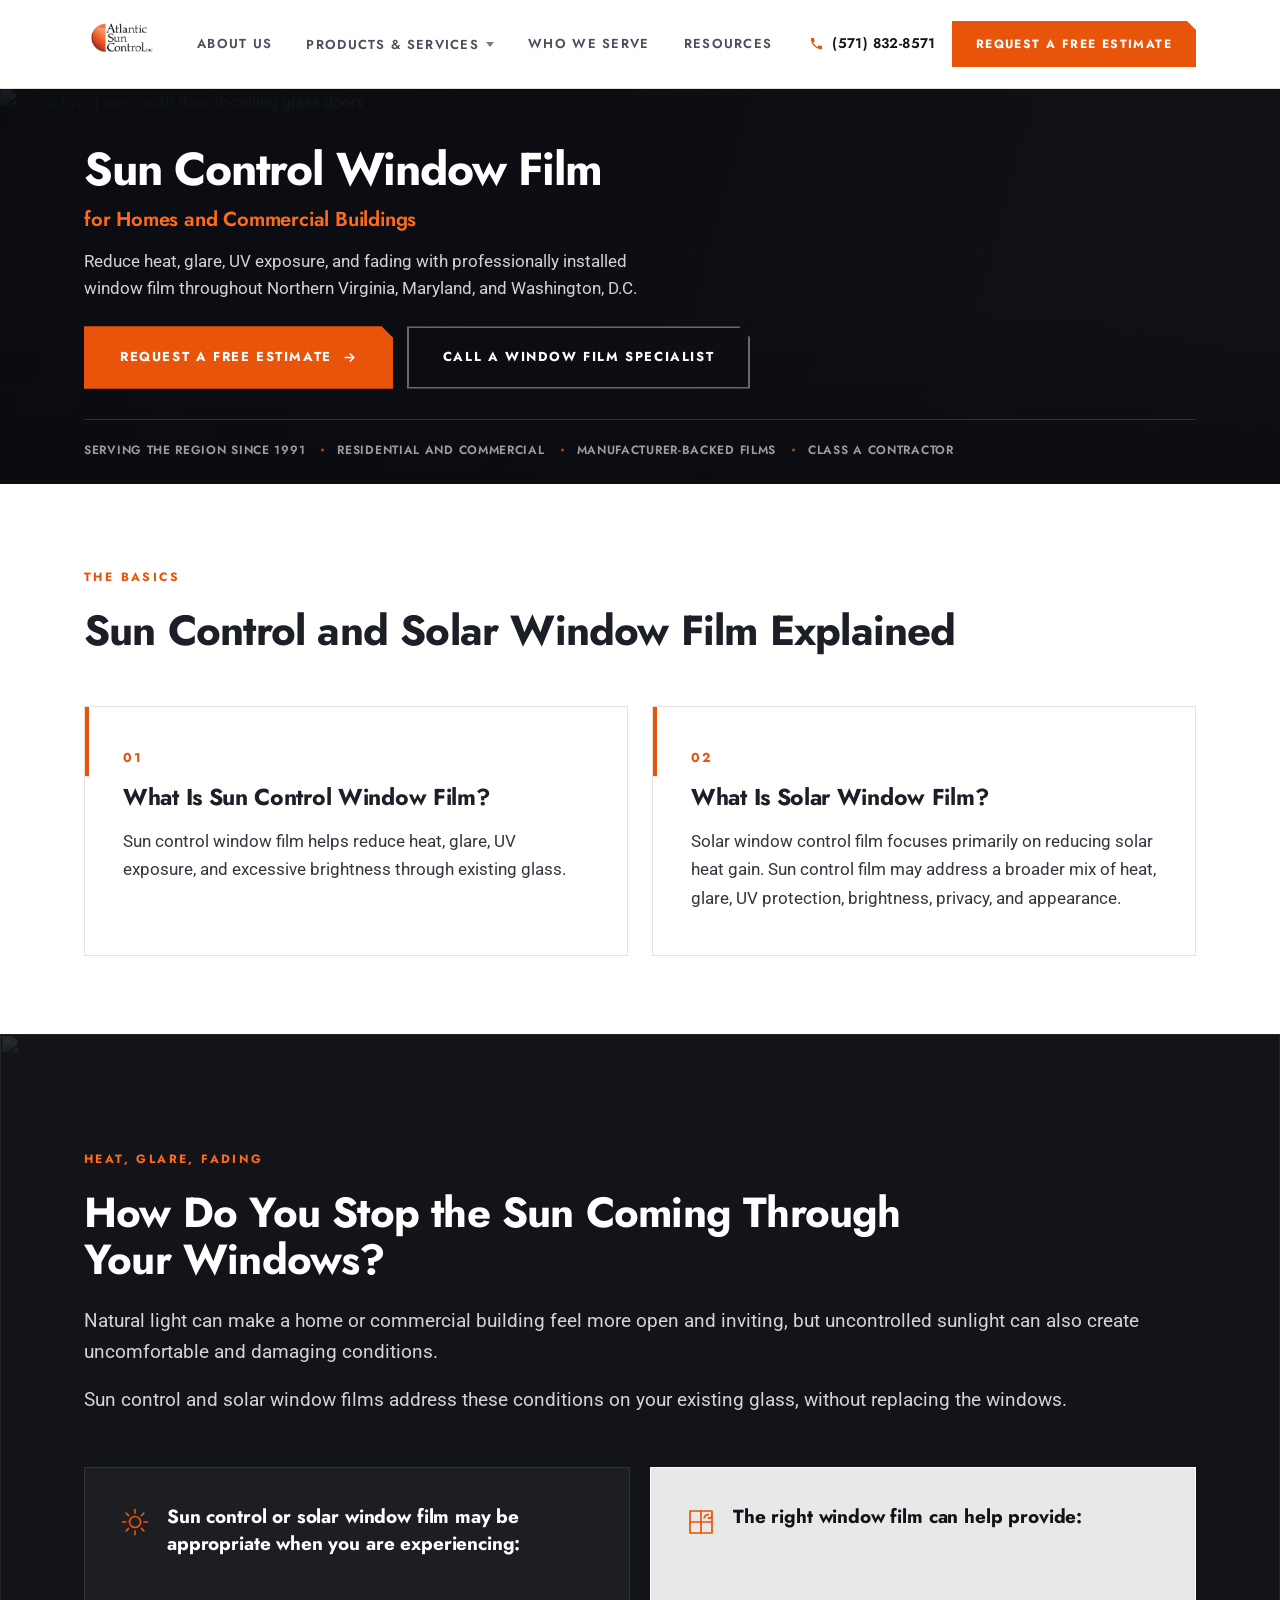
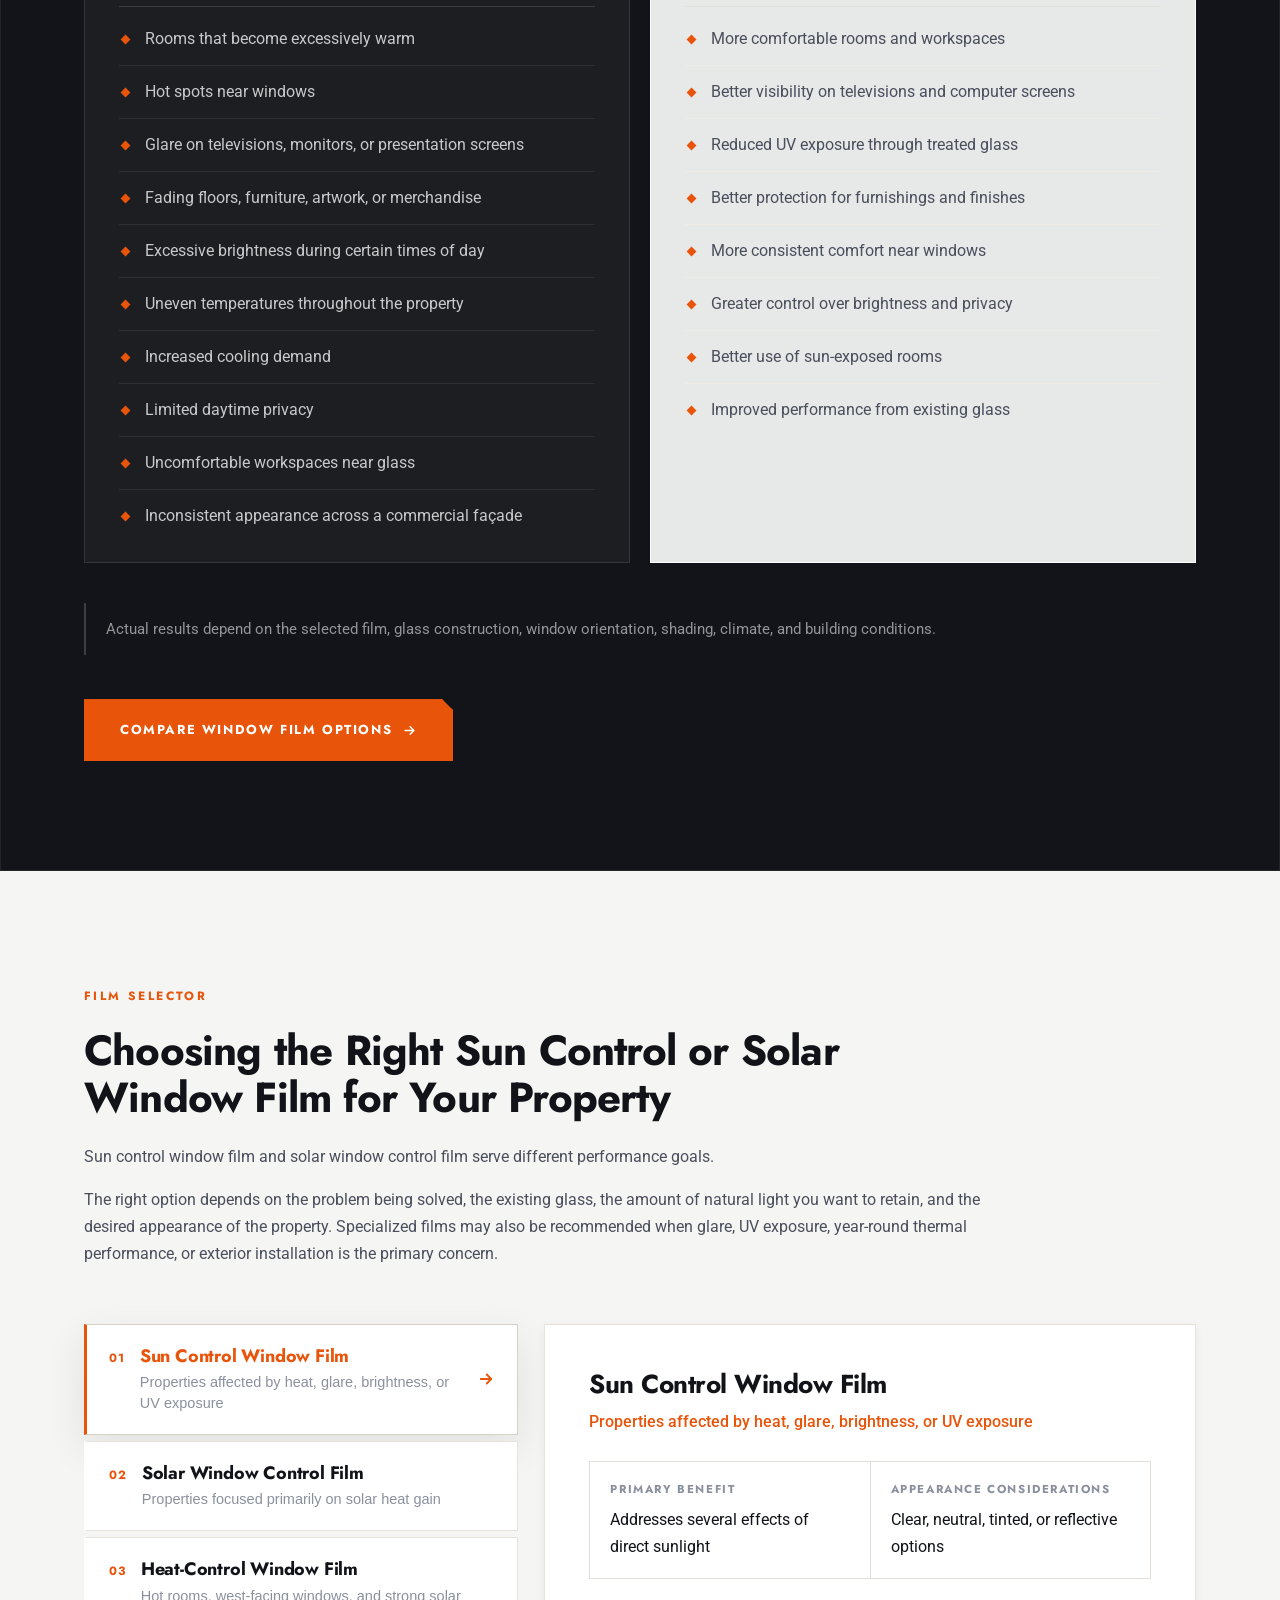
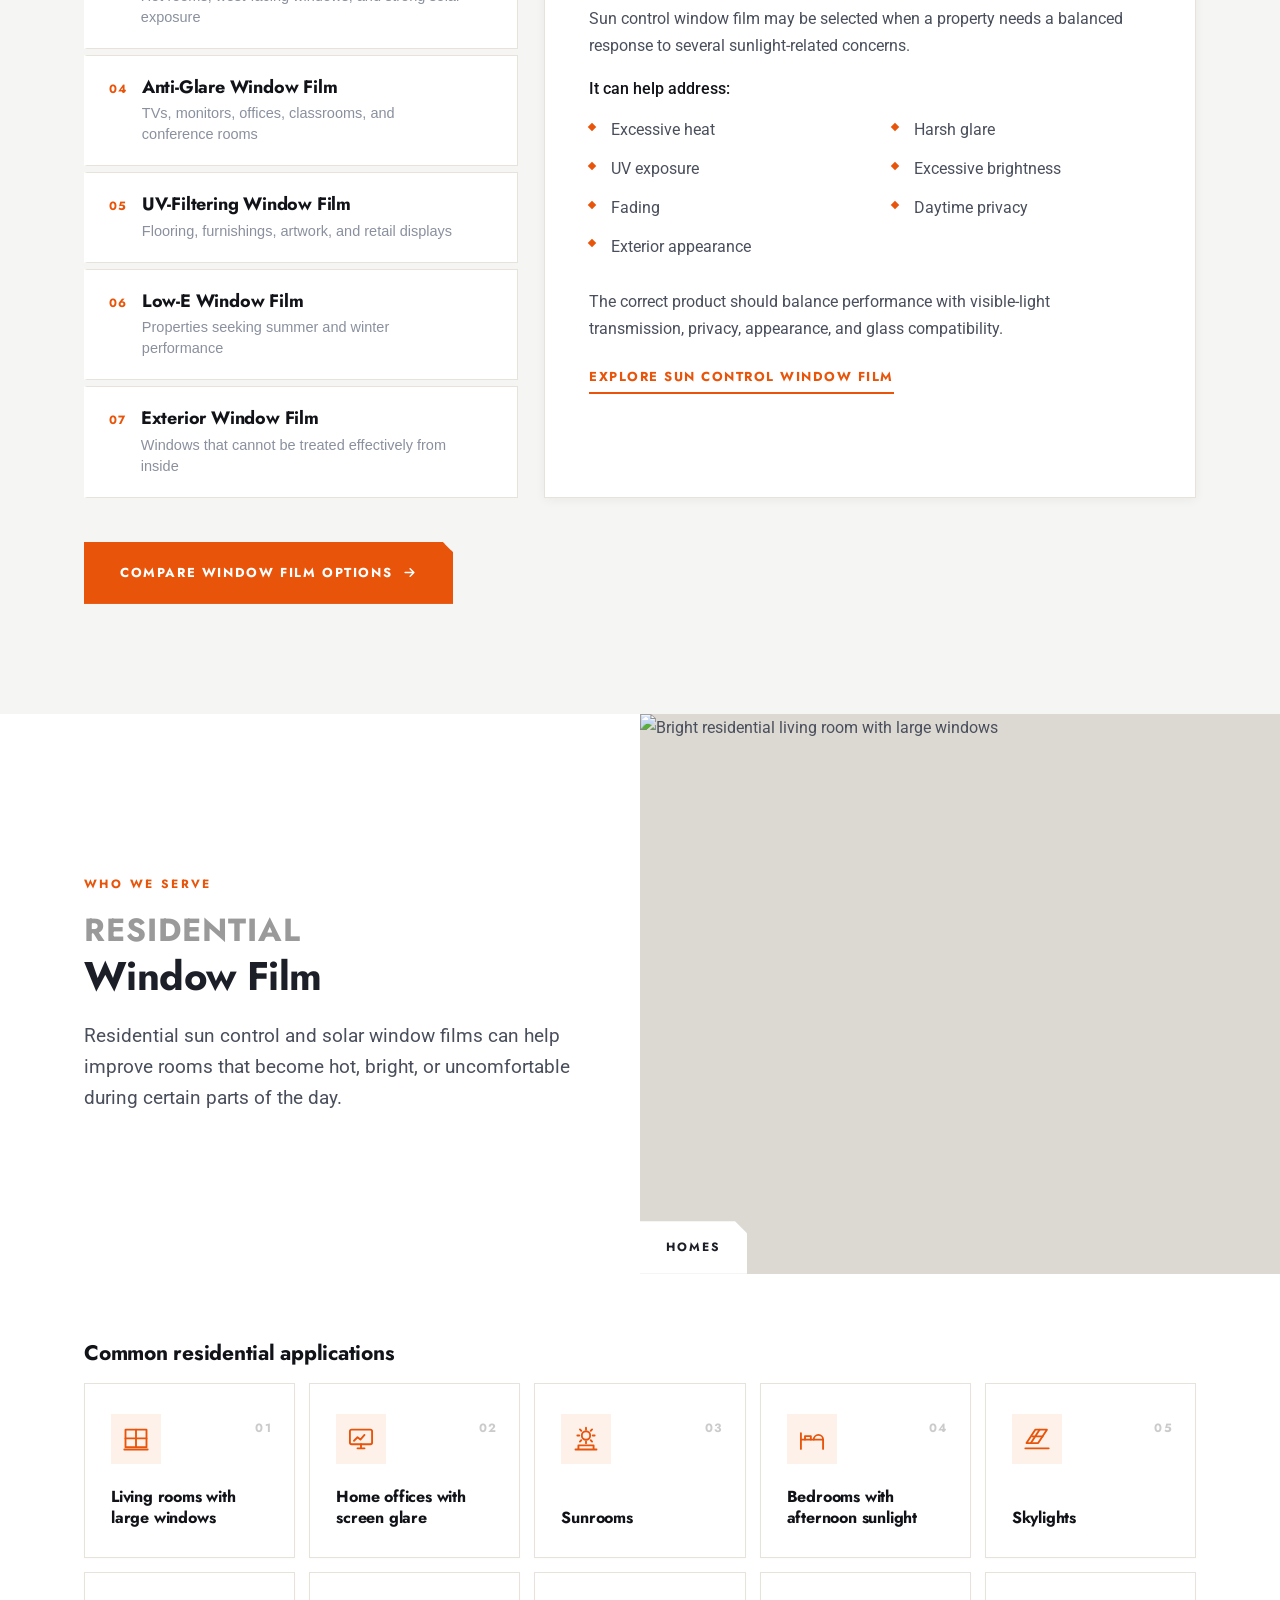
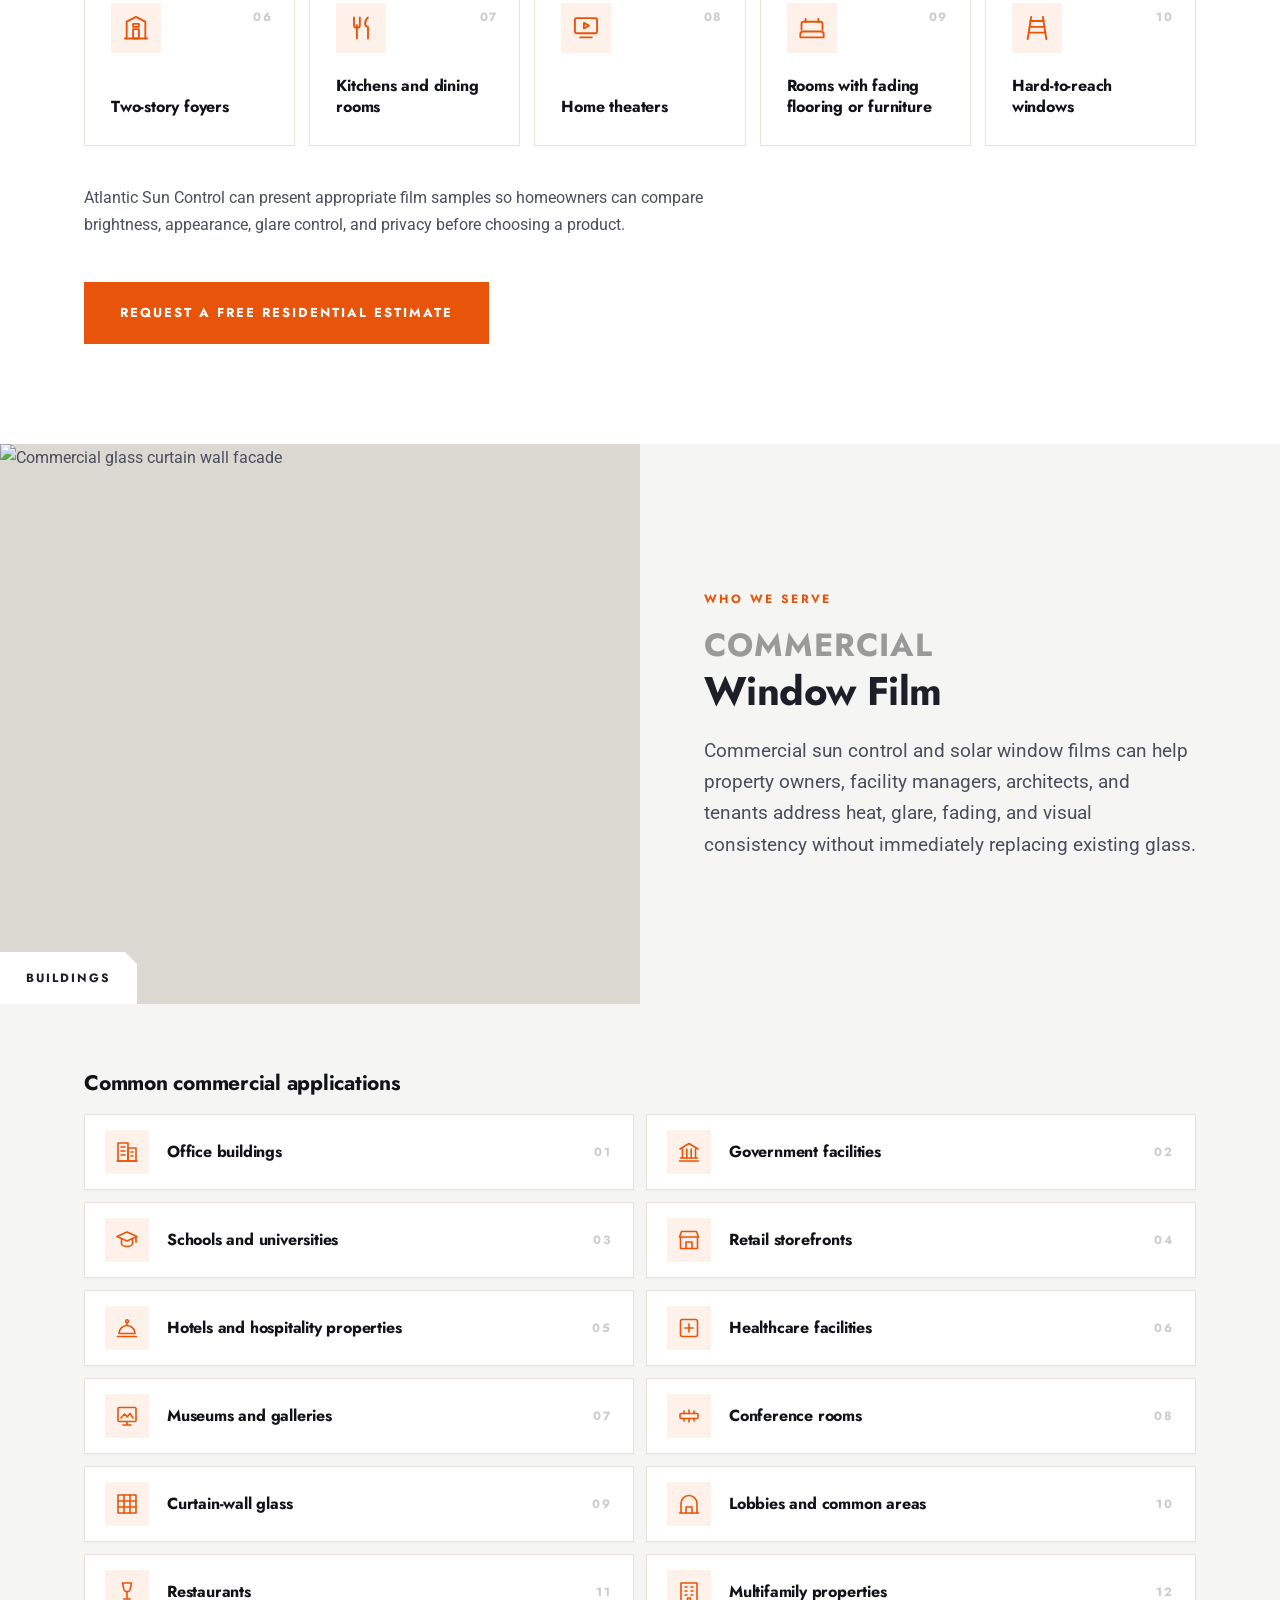
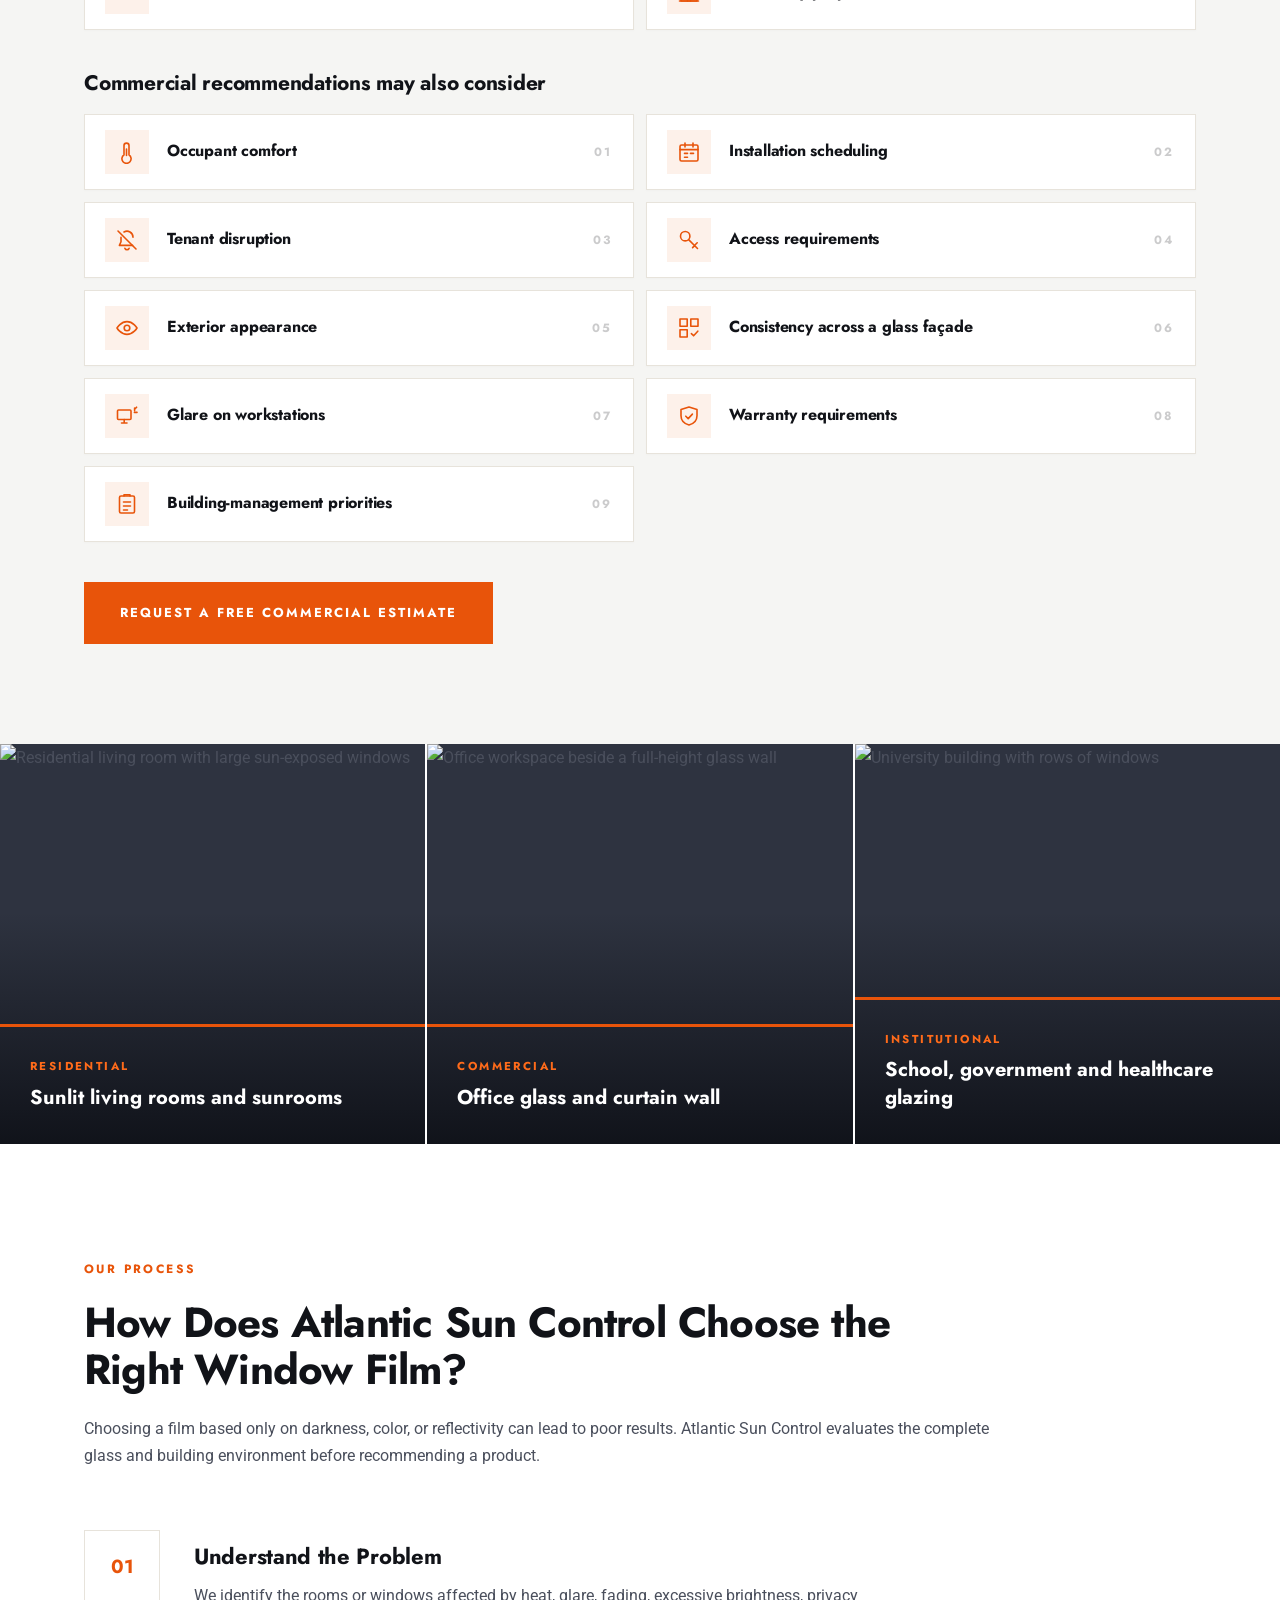
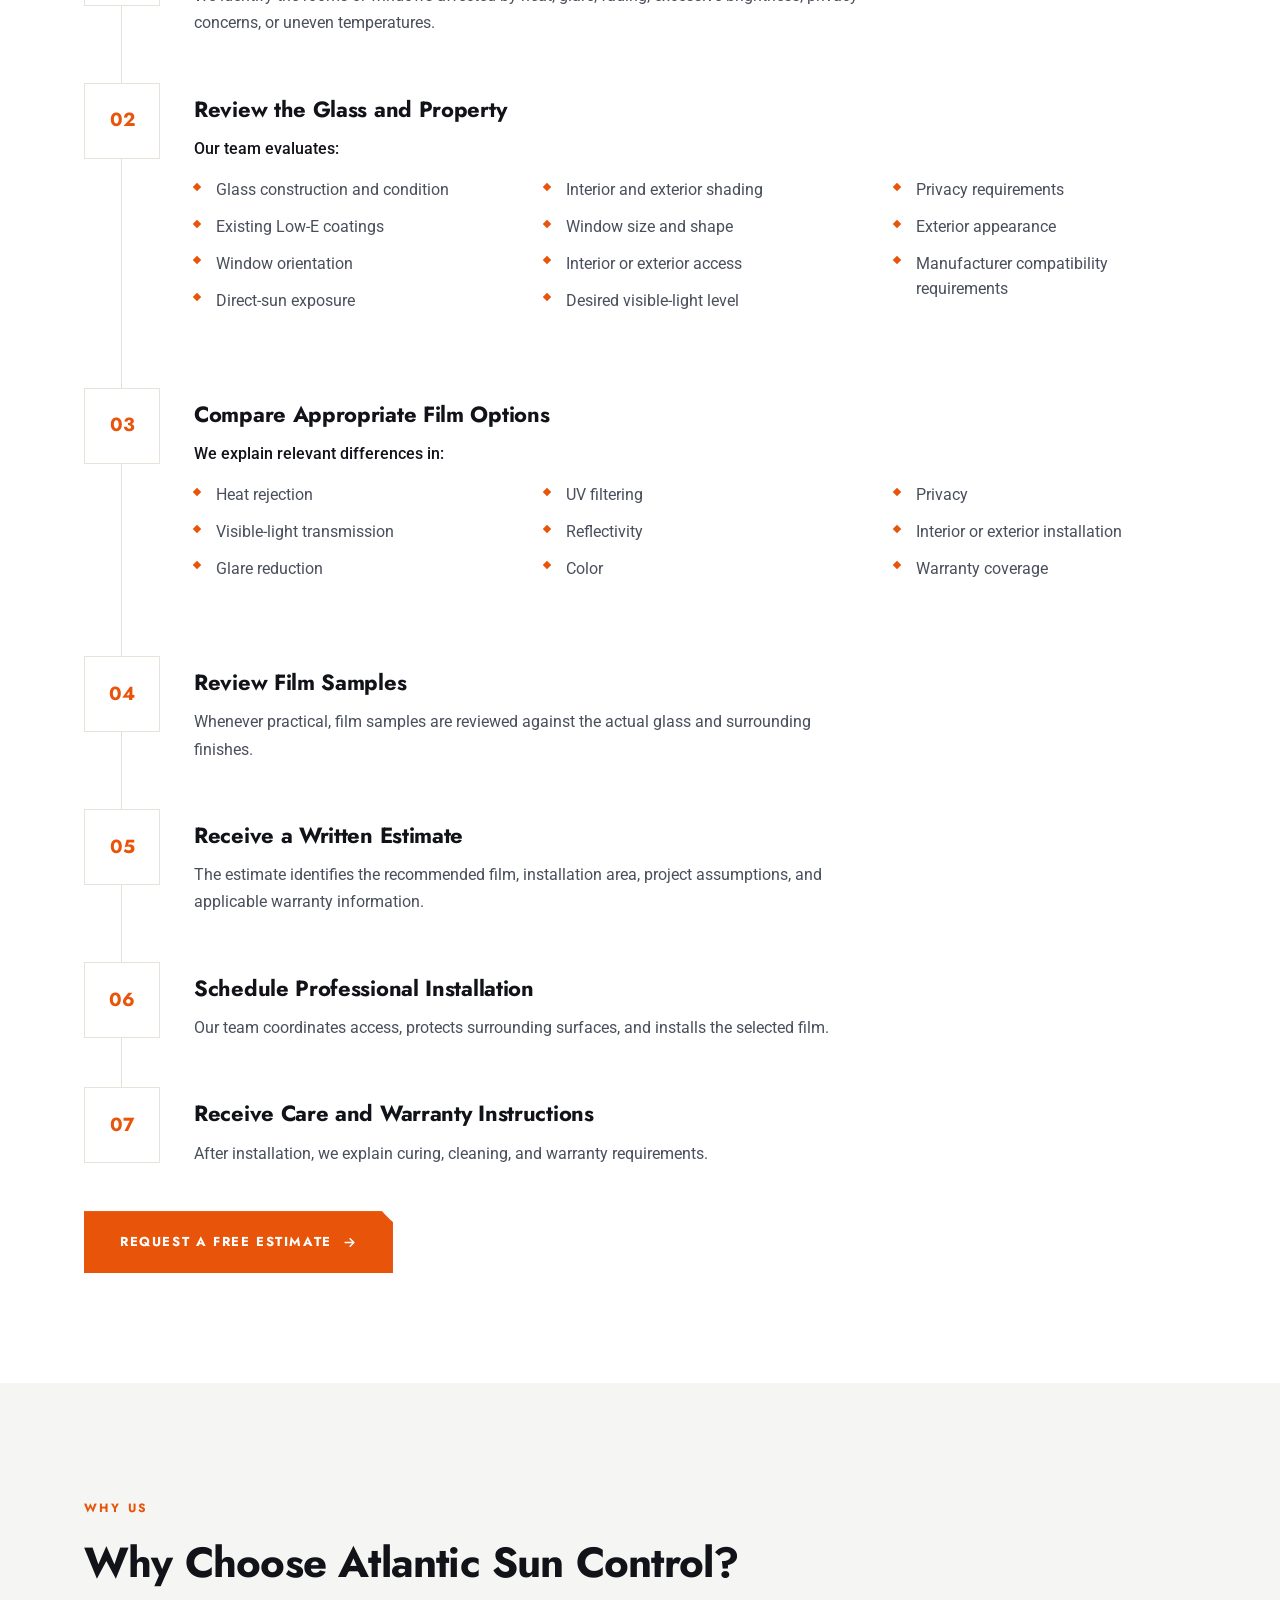
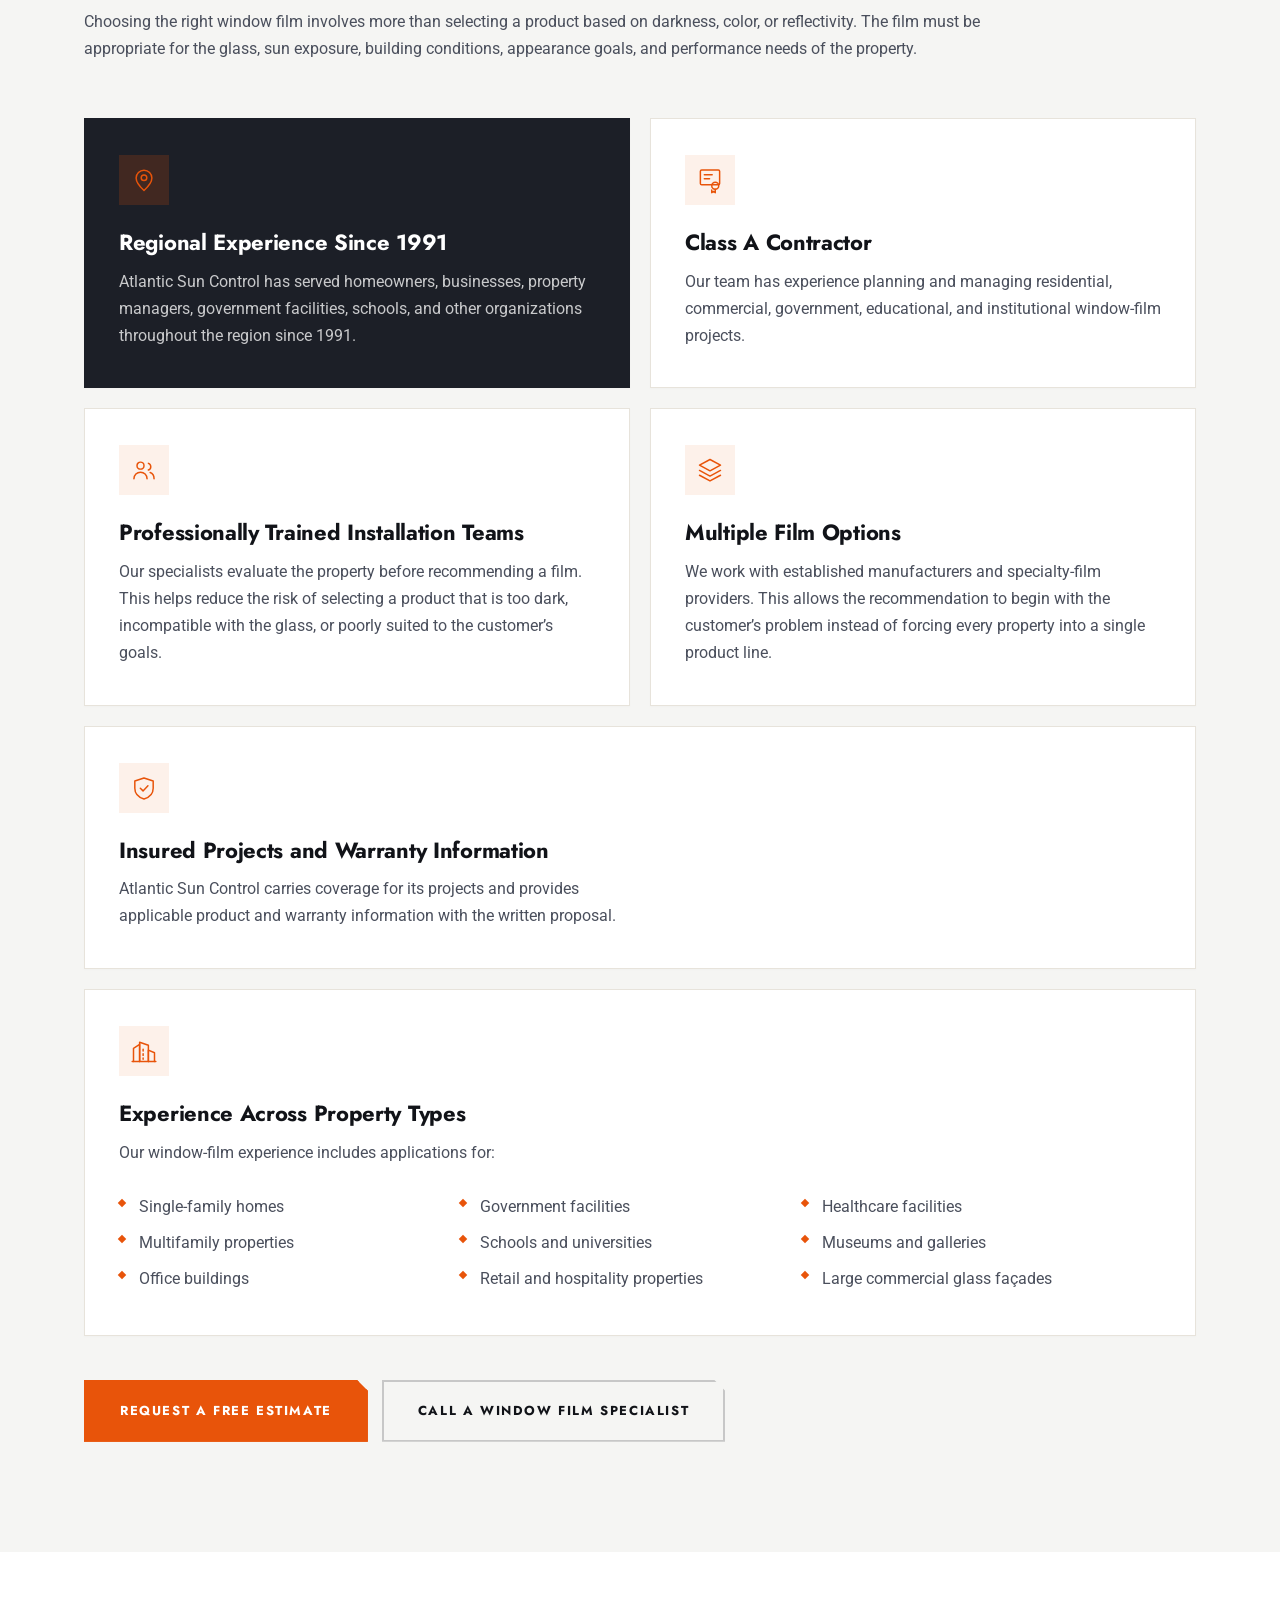
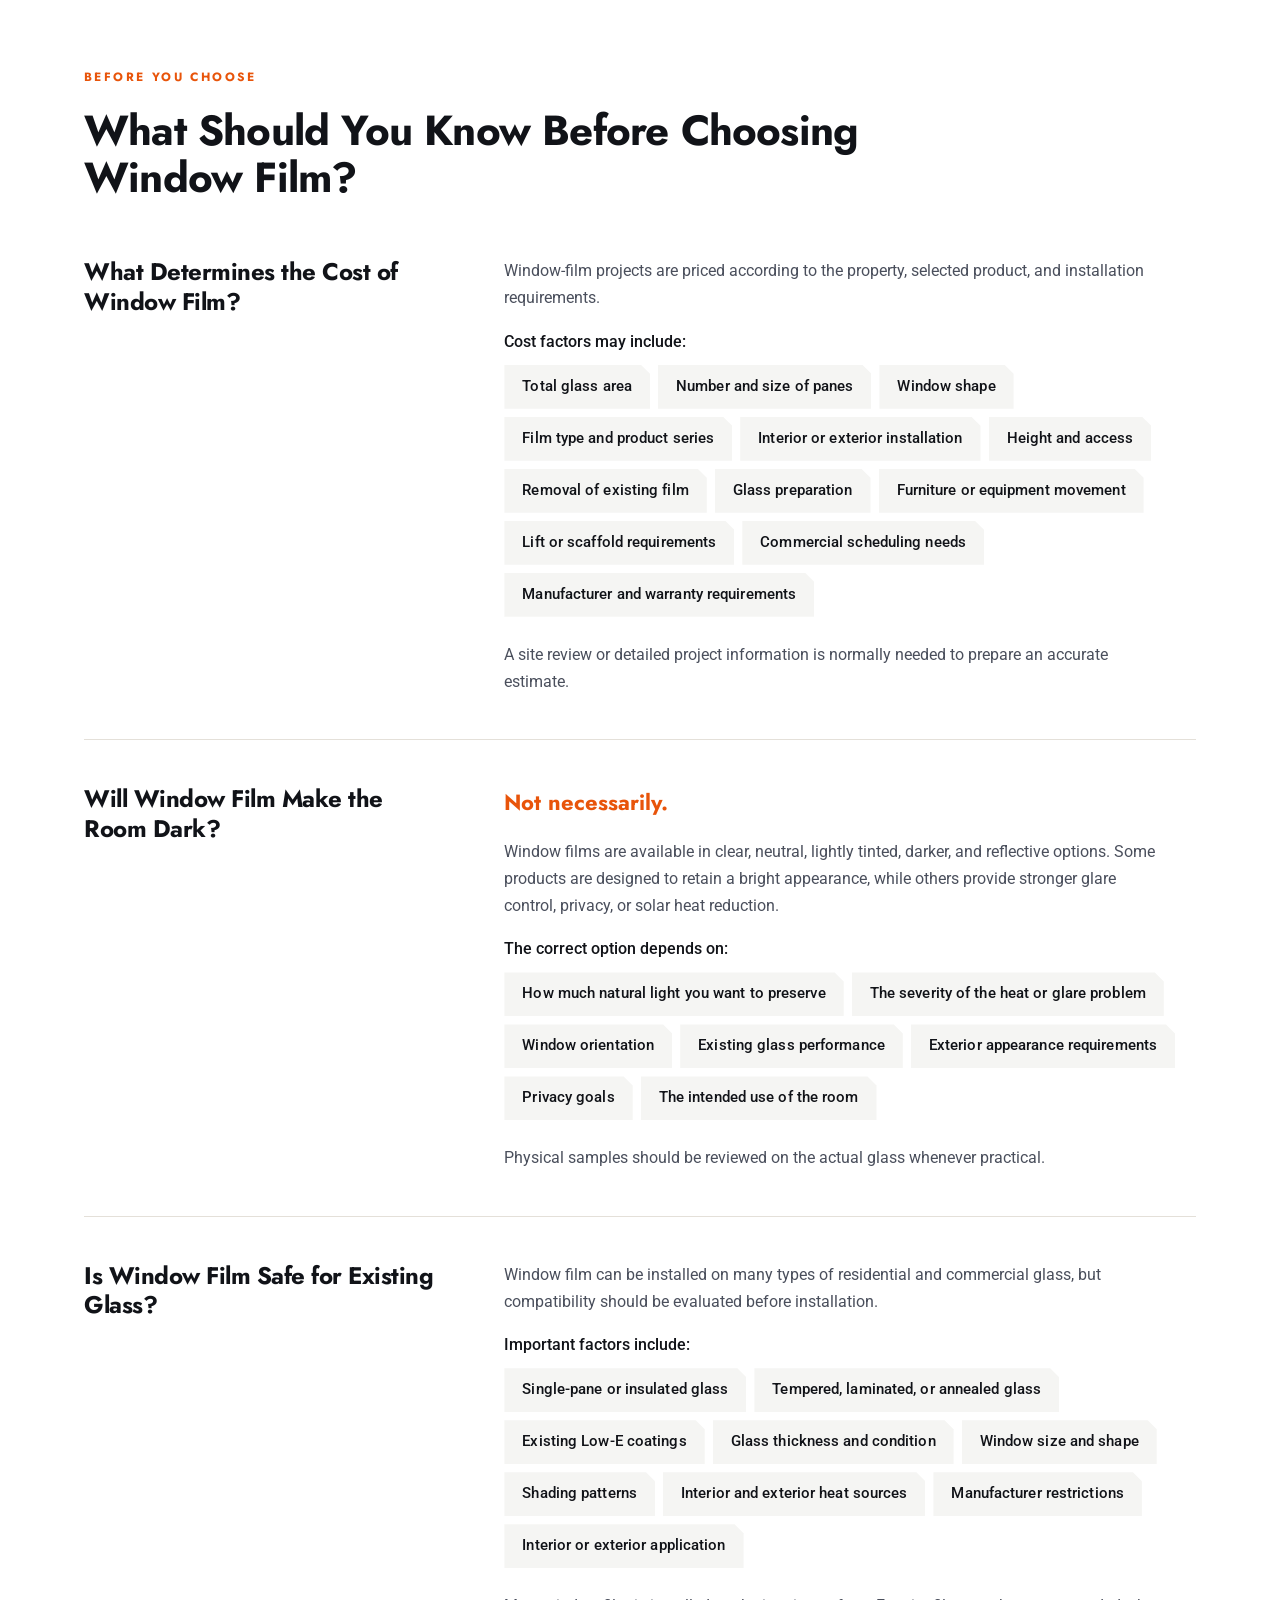
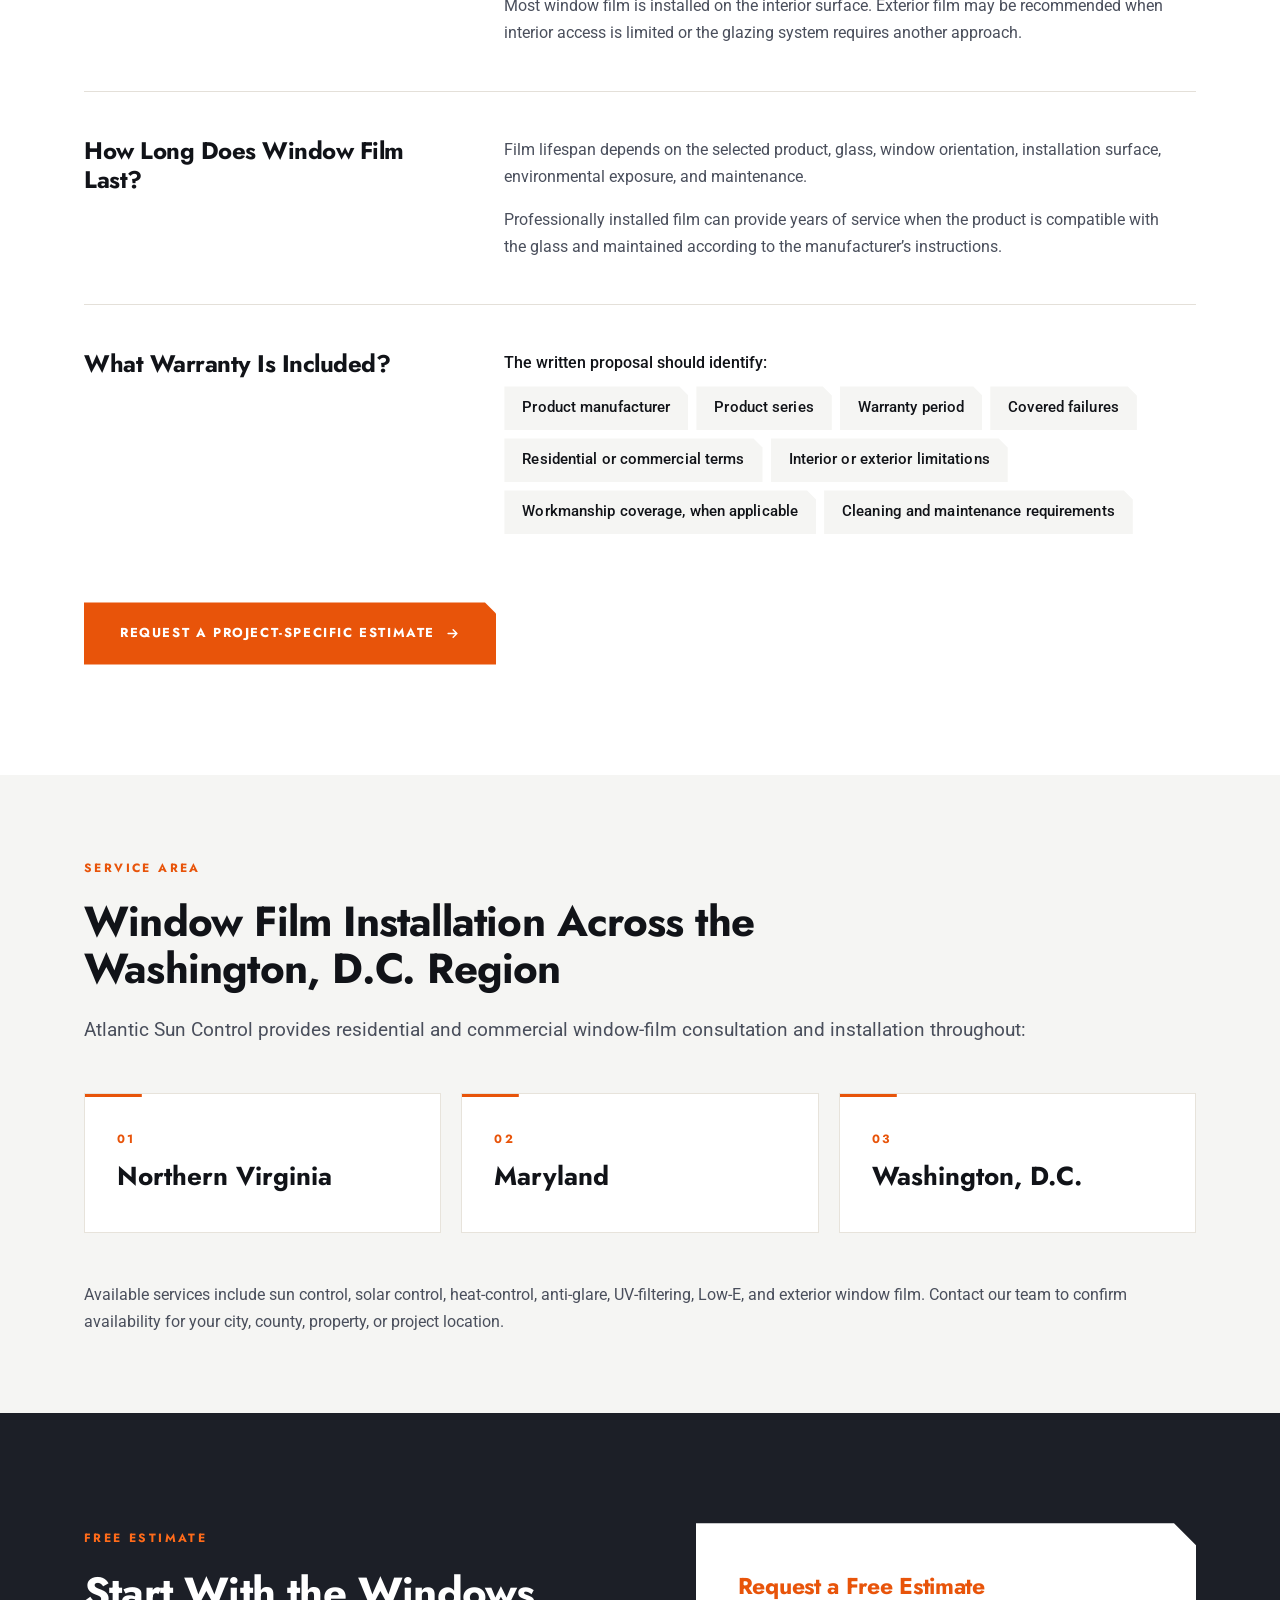
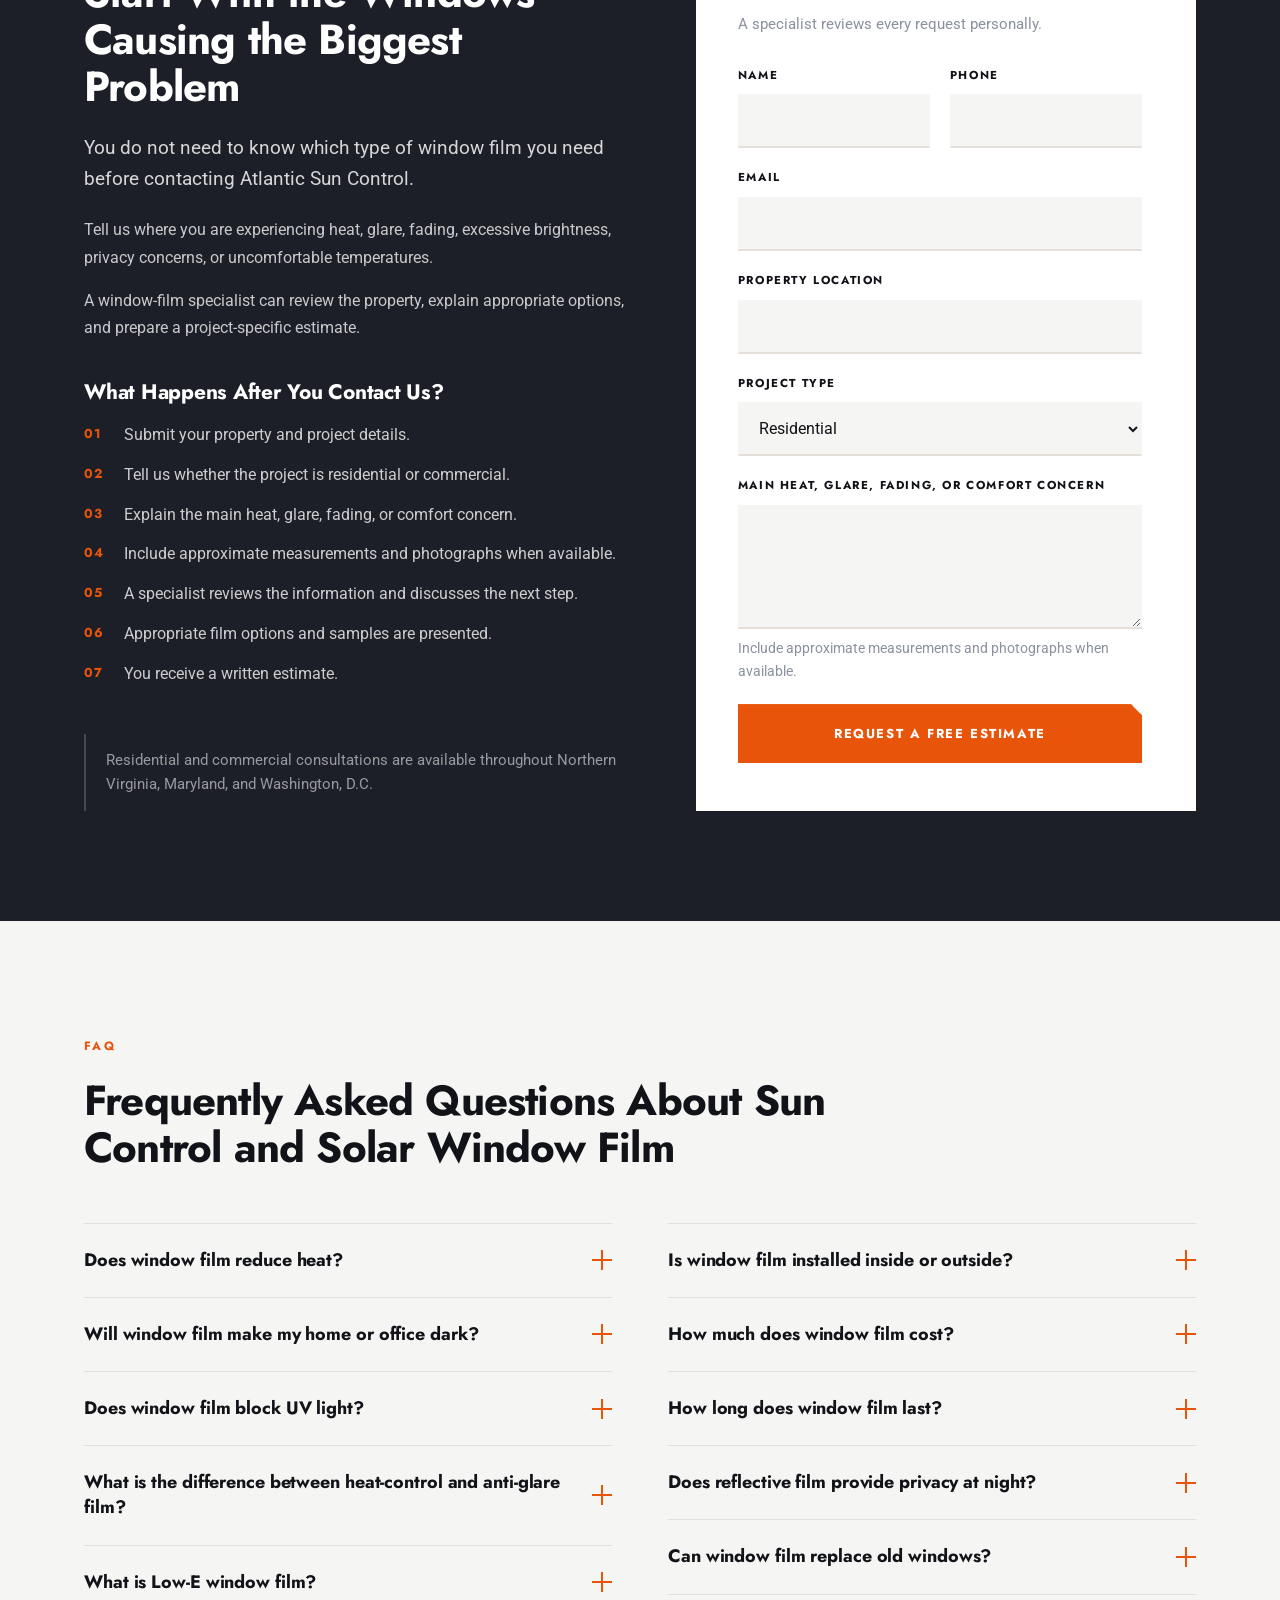
==== index.html @ 542dc993 "Slightly reduce hero top padding" ====
<!DOCTYPE html>
<html lang="en">
<head>
<meta charset="UTF-8">
<meta name="viewport" content="width=device-width, initial-scale=1.0">
<title>Sun Control Window Film for Homes and Commercial Buildings | Atlantic Sun Control</title>
<meta name="description" content="Sun control and solar window film for homes and commercial buildings in Northern Virginia, Maryland, and Washington, D.C. Reduce heat, glare, UV exposure, and fading.">
<link rel="preconnect" href="https://fonts.googleapis.com">
<link rel="preconnect" href="https://fonts.gstatic.com" crossorigin>
<link href="https://fonts.googleapis.com/css2?family=Jost:wght@500;600;700&family=Roboto:wght@400;500;700&display=swap" rel="stylesheet">
<style>
/* ============================================================
   ATLANTIC SUN CONTROL - Sun Control / Solar Window Film
   v58 - full redesign of the v57 layout.

   Kept verbatim: logo, all copy, colour tokens, type families.
   Rebuilt: page architecture, hero, film selector (tabs),
   process timeline, bento grid, FAQ columns, forms, motion.

   TYPE SCALE   display 40-68 . H2 28-42 . sub-title 20-22
                lead 18-19 . body 16 . note 15 . eyebrow/button 12-13
   COLOUR       charcoal headings, orange accent,
                .brand blocks keep the grey-over-navy tier lockup.
   ============================================================ */

:root{
  --orange:#E8540A; --orange-light:#FF6B1A; --orange-soft:#FDF1EA;
  --dark:#111318; --dark2:#1C1F27; --dark3:#23272F; --mid:#2E3340;
  --text-body:#4A4F5C; --text-light:#8A909E;
  --white:#FFFFFF; --offwhite:#F5F5F3;
  --line:#E4E0D9; --card-line:#E7E3DB; --card-line-hi:#D6D0C5;
  /* was the royal navy #1B1B8C - now the dark blue of the closing CTA */
  --navy:#1C1F27; --grey-tier:#9A9A9A;

  --shell:1240px;
  --pad:64px;
  --r:0px;                       /* square language, corners cut instead */
  --shadow-s:0 2px 10px rgba(17,19,24,.05);
  --shadow-m:0 14px 40px rgba(17,19,24,.09);
  --shadow-l:0 30px 70px rgba(17,19,24,.16);
  --ease:cubic-bezier(.22,.61,.36,1);
}

*,*::before,*::after{box-sizing:border-box;margin:0;padding:0;}
html{scroll-behavior:smooth;scroll-padding-top:88px;-webkit-text-size-adjust:100%;}
body{
  font-family:'Roboto',Arial,sans-serif;font-size:16px;line-height:1.7;
  color:var(--text-body);background:var(--white);overflow-x:hidden;
}
h1,h2,h3,h4{font-family:'Jost',Arial,sans-serif;font-weight:700;color:var(--dark);}
p{margin:0 0 16px;}
p:last-child{margin-bottom:0;}
img{max-width:100%;display:block;}
::selection{background:var(--orange);color:#fff;}

a:focus-visible,button:focus-visible,input:focus-visible,select:focus-visible,textarea:focus-visible{
  outline:3px solid var(--orange);outline-offset:3px;
}

/* --- SHELL / BANDS -------------------------------------- */
.wrap{max-width:var(--shell);margin:0 auto;padding:0 var(--pad);}
.wrap--narrow{max-width:1000px;}
.band{padding:110px 0;position:relative;}
.band--tight{padding:78px 0;}
.band--alt{background:var(--offwhite);}
.band--dark{background:var(--dark2);color:rgba(255,255,255,.76);}
.band--dark h2,.band--dark h3,.band--dark h4{color:var(--white);}

/* section head: eyebrow + rule + title + lead */
.eyebrow{
  display:inline-block;
  font-family:'Jost',sans-serif;font-weight:700;font-size:12px;
  letter-spacing:2.4px;text-transform:uppercase;color:var(--orange);
  margin-bottom:20px;
}
.band--dark .eyebrow{color:var(--orange-light);}

.band-title{font-size:clamp(28px,3.5vw,42px);line-height:1.12;letter-spacing:-.8px;max-width:22ch;}
.band-title--wide{max-width:30ch;}
.band-lead{font-size:19px;line-height:1.65;color:var(--text-body);margin-top:22px;max-width:62ch;}
.band--dark .band-lead{color:rgba(255,255,255,.82);}
.band-lead--wide{max-width:none;}
.band-intro{margin-top:22px;}
.band-intro p{max-width:64ch;}
#compare .band-intro p{max-width:105ch;}
#process .band-intro p{max-width:105ch;}
#why .band-intro p{max-width:105ch;}
#why .band-title{max-width:none;}
#stop-sun .band-lead{max-width:105ch;}
.head-split{display:grid;grid-template-columns:minmax(0,1fr) minmax(0,.86fr);gap:56px;align-items:end;}
.head-split .band-lead{margin-top:0;}

h3.sub-title{font-size:21px;line-height:1.32;letter-spacing:-.25px;margin:38px 0 16px;}
.note{
  font-size:15px;line-height:1.65;color:var(--text-light);max-width:74ch;
  padding:14px 0 14px 20px;border-left:2px solid var(--line);
}
.band--dark .note{color:rgba(255,255,255,.55);border-left-color:rgba(255,255,255,.18);}
.note--wide{max-width:none;}   /* sits on one line on desktop, wraps only when it must */

/* --- LISTS ---------------------------------------------- */
ul.list{list-style:none;margin:0 0 22px;max-width:76ch;}
ul.list--2{max-width:none;display:grid;grid-template-columns:repeat(2,1fr);gap:2px 44px;}
ul.list--3{max-width:none;display:block;columns:3;column-gap:48px;}
ul.list li{font-size:16px;line-height:1.55;padding:6px 0 6px 22px;position:relative;break-inside:avoid;}
ul.list li::before{
  content:'';position:absolute;left:0;top:.72em;
  width:6px;height:6px;background:var(--orange);
  transform:rotate(45deg);
}
.list-intro{margin-bottom:10px;font-weight:500;color:var(--dark);}
.band--dark .list-intro{color:#fff;}

/* chips: filled tiles with the brand corner cut */
ul.chips{display:flex;flex-wrap:wrap;gap:8px;list-style:none;max-width:none;margin:4px 0 24px;}
ul.chips li{
  padding:11px 18px 12px;margin:0;line-height:1.4;
  font-family:'Roboto',sans-serif;font-weight:500;font-size:15px;
  letter-spacing:.1px;color:var(--dark);background:var(--offwhite);
  clip-path:polygon(0 0,calc(100% - 9px) 0,100% 9px,100% 100%,0 100%);
  transition:background .2s var(--ease),color .2s var(--ease),transform .2s var(--ease);
  cursor:default;
}
ul.chips li:hover{background:var(--dark);color:var(--white);transform:translateY(-2px);}
.band--alt ul.chips li{background:var(--white);}

ol.steps{list-style:none;counter-reset:n;margin:0;}
ol.steps li{counter-increment:n;position:relative;padding:0 0 15px 40px;font-size:16px;line-height:1.55;}
ol.steps li::before{
  content:counter(n,decimal-leading-zero);position:absolute;left:0;top:1px;
  font-family:'Jost',sans-serif;font-weight:700;font-size:13px;letter-spacing:.5px;color:var(--orange);
}

/* --- BUTTONS -------------------------------------------- */
.cta-row{display:flex;gap:14px;flex-wrap:wrap;margin-top:44px;align-items:center;}
.cta-row--tight{margin-top:28px;}
.btn{
  position:relative;display:inline-flex;align-items:center;justify-content:center;gap:10px;
  font-family:'Jost',sans-serif;font-weight:700;font-size:13px;
  letter-spacing:1.6px;text-transform:uppercase;text-decoration:none;
  padding:18px 34px;min-height:56px;border:2px solid transparent;cursor:pointer;
  transition:background .25s var(--ease),color .25s var(--ease),
             border-color .25s var(--ease),transform .25s var(--ease),box-shadow .25s var(--ease);
  clip-path:polygon(0 0,calc(100% - 11px) 0,100% 11px,100% 100%,0 100%);
}
.btn svg{width:15px;height:15px;transition:transform .25s var(--ease);}
.btn:hover svg{transform:translateX(4px);}
.btn--primary{background:var(--orange);border-color:var(--orange);color:#fff;}
.btn--primary:hover{background:var(--orange-light);border-color:var(--orange-light);transform:translateY(-2px);box-shadow:0 12px 26px rgba(232,84,10,.28);}
.btn--ghost{color:var(--dark);border-color:rgba(17,19,24,.2);}
.btn--ghost:hover{border-color:var(--dark);background:var(--dark);color:#fff;}
.band--dark .btn--ghost,.hero .btn--ghost{color:#fff;border-color:rgba(255,255,255,.38);}
.band--dark .btn--ghost:hover,.hero .btn--ghost:hover{background:#fff;color:var(--dark);border-color:#fff;}
.btn--light{background:#fff;border-color:#fff;color:var(--dark);}
.btn--light:hover{background:var(--orange);border-color:var(--orange);color:#fff;}

.textlink{
  display:inline-flex;align-items:center;gap:9px;margin-top:8px;
  font-family:'Jost',sans-serif;font-weight:700;font-size:13px;
  letter-spacing:1.5px;text-transform:uppercase;color:var(--orange);
  text-decoration:none;border-bottom:2px solid var(--orange);padding-bottom:4px;
  transition:color .2s,border-color .2s,gap .2s;
}
.textlink:hover{color:var(--dark);border-bottom-color:var(--dark);gap:14px;}

/* --- .brand scope: grey tier over navy headline ---------- */
.brand .tier-grey{
  display:block;font-family:'Jost',sans-serif;font-weight:700;
  font-size:clamp(22px,2.7vw,32px);line-height:1.05;letter-spacing:1px;
  text-transform:uppercase;color:var(--grey-tier);margin-bottom:6px;
}
.brand .tier-navy{
  display:block;color:var(--navy);
  font-size:clamp(26px,3.2vw,40px);line-height:1.1;letter-spacing:-.6px;
}
.brand .band-title{max-width:none;color:var(--navy);}
.brand h3,.brand .sub-title{color:var(--navy);}
.brand ul.list li{padding-left:24px;}
.brand ul.list li::before{
  content:'\203A';background:none;transform:none;width:auto;height:auto;top:0;left:0;
  font-family:'Roboto',sans-serif;font-weight:700;font-size:19px;line-height:1.55;color:var(--orange);
}
.brand .btn{clip-path:none;letter-spacing:2px;}

/* --- SCROLL PROGRESS ------------------------------------ */
.progress{position:fixed;top:0;left:0;height:3px;width:0;background:var(--orange);z-index:200;transition:width .1s linear;}

/* --- NAV ------------------------------------------------ */
.nav{
  position:fixed;top:0;left:0;right:0;z-index:150;
  display:flex;align-items:center;justify-content:space-between;gap:40px;
  padding:20px clamp(24px,4vw,56px);
  transition:background .3s var(--ease),box-shadow .3s var(--ease),padding .3s var(--ease);
}
.nav::after{
  content:'';position:absolute;inset:0;z-index:-1;
  background:linear-gradient(to bottom,rgba(10,12,18,.72),rgba(10,12,18,0));
  transition:opacity .3s var(--ease);
}
.nav.is-stuck{background:rgba(17,19,24,.97);box-shadow:0 10px 30px rgba(0,0,0,.22);
  padding:12px clamp(24px,4vw,56px);}
.nav.is-stuck::after{opacity:0;}
.nav-logo img{width:158px;transition:width .3s var(--ease);}
.nav.is-stuck .nav-logo img{width:132px;}
.nav-links{display:flex;align-items:center;gap:32px;list-style:none;}
.nav-links li:nth-last-child(2){margin-left:14px;}   /* space before the button group */
.nav-links li:last-child{margin-left:18px;}          /* space between the two buttons */
.nav-links a{
  position:relative;font-family:'Jost',sans-serif;font-weight:600;font-size:13px;
  letter-spacing:1px;text-transform:uppercase;color:rgba(255,255,255,.9);
  text-decoration:none;display:flex;align-items:center;gap:6px;padding:8px 0;
}
.nav-links a:not(.nav-cta):not(.nav-phone)::after{
  content:'';position:absolute;left:0;bottom:2px;height:2px;width:0;background:var(--orange);
  transition:width .25s var(--ease);
}
.nav-links a:not(.nav-cta):not(.nav-phone):hover::after{width:100%;}
.nav-links a:hover{color:#fff;}
.nav-links .has-arrow::before{
  content:'';order:2;width:6px;height:6px;border-right:2px solid currentColor;border-bottom:2px solid currentColor;
  transform:rotate(45deg) translateY(-2px);opacity:.55;
}
/* the .nav-links a rule above also sets padding, so keep these at equal weight */
.nav-links .nav-cta{background:var(--orange);color:#fff !important;padding:15px 28px;white-space:nowrap;
  clip-path:polygon(0 0,calc(100% - 8px) 0,100% 8px,100% 100%,0 100%);transition:background .25s;}
.nav-links .nav-cta:hover{background:var(--orange-light);}
.nav-links .nav-phone{color:#fff !important;border:2px solid rgba(255,255,255,.45);
  padding:13px 22px;white-space:nowrap;transition:border-color .25s,background .25s;}
.nav-links .nav-phone:hover{border-color:#fff;background:rgba(255,255,255,.1);}

.nav-burger{display:none;flex-direction:column;justify-content:center;gap:6px;
  width:46px;height:46px;background:none;border:0;cursor:pointer;padding:0;}
.nav-burger span{display:block;width:26px;height:2px;background:#fff;margin:0 auto;transition:transform .3s var(--ease),opacity .2s;}
.nav-burger.open span:nth-child(1){transform:translateY(8px) rotate(45deg);}
.nav-burger.open span:nth-child(2){opacity:0;}
.nav-burger.open span:nth-child(3){transform:translateY(-8px) rotate(-45deg);}

.drawer{
  position:fixed;inset:0;z-index:140;background:rgba(17,19,24,.98);
  display:flex;flex-direction:column;justify-content:center;gap:6px;padding:100px 32px 40px;
  opacity:0;visibility:hidden;transform:translateY(-12px);
  transition:opacity .3s var(--ease),transform .3s var(--ease),visibility .3s;
}
.drawer.open{opacity:1;visibility:visible;transform:none;}
.drawer a{
  font-family:'Jost',sans-serif;font-weight:700;font-size:24px;letter-spacing:.5px;
  color:#fff;text-decoration:none;padding:14px 0;border-bottom:1px solid rgba(255,255,255,.12);
}
.drawer a:last-child{border-bottom:0;color:var(--orange);}

/* --- HERO ----------------------------------------------- */
.hero{position:relative;min-height:clamp(300px,42vh,440px);display:flex;align-items:center;
  background:var(--dark);overflow:hidden;}
.hero-bg{position:absolute;inset:0;}
.hero-bg img{width:100%;height:100%;object-fit:cover;}
.hero-bg::after{
  content:'';position:absolute;inset:0;
  background:
    linear-gradient(105deg,rgba(10,12,18,.94) 0%,rgba(10,12,18,.82) 42%,rgba(10,12,18,.32) 78%,rgba(10,12,18,.18) 100%),
    linear-gradient(to top,rgba(10,12,18,.85) 0%,rgba(10,12,18,0) 45%);
}
.hero-inner{position:relative;width:100%;max-width:var(--shell);margin:0 auto;
  padding:56px var(--pad) 24px;}
.hero h1{font-size:clamp(30px,3.8vw,46px);line-height:1.06;letter-spacing:-1.2px;color:#fff;max-width:22ch;}
.hero h1 .line{display:inline;}
.hero h1 .sub{display:block;font-size:.44em;line-height:1.3;letter-spacing:-.2px;
  color:var(--orange-light);margin-top:12px;font-weight:600;}
.hero-lead{font-size:17px;line-height:1.6;color:rgba(255,255,255,.82);max-width:56ch;margin-top:16px;}
.hero .cta-row{margin-top:24px;}
.hero-cred{display:flex;flex-wrap:wrap;align-items:center;row-gap:8px;list-style:none;
  margin-top:30px;padding-top:20px;border-top:1px solid rgba(255,255,255,.14);}
.hero-cred li{position:relative;padding:0 16px;
  font-family:'Jost',sans-serif;font-weight:600;font-size:12px;letter-spacing:.7px;
  text-transform:uppercase;color:rgba(255,255,255,.6);white-space:nowrap;}
.hero-cred li:first-child{padding-left:0;}
.hero-cred li:not(:first-child)::before{content:'';position:absolute;left:0;top:50%;
  width:3px;height:3px;border-radius:50%;background:var(--orange);transform:translateY(-50%);opacity:.8;}
.hero-scroll{
  position:absolute;right:var(--pad);bottom:44px;display:flex;align-items:center;gap:12px;
  font-family:'Jost',sans-serif;font-weight:700;font-size:11px;letter-spacing:2.2px;
  text-transform:uppercase;color:rgba(255,255,255,.55);text-decoration:none;
}
.hero-scroll span{writing-mode:vertical-rl;}
.hero-scroll i{display:block;width:1px;height:60px;background:linear-gradient(to bottom,rgba(255,255,255,.5),transparent);}

/* credential strip */
.facts{background:var(--dark);border-top:1px solid rgba(255,255,255,.08);}
.facts-inner{
  max-width:var(--shell);margin:0 auto;padding:0 var(--pad);
  display:grid;grid-template-columns:repeat(4,minmax(0,1fr));
}
.facts-inner div{display:flex;align-items:center;gap:14px;padding:26px 26px 26px 0;}
.facts-inner div+div{padding-left:26px;border-left:1px solid rgba(255,255,255,.1);}
.facts-inner svg{width:26px;height:26px;flex-shrink:0;color:var(--orange);}
.facts-inner span{
  font-family:'Jost',sans-serif;font-weight:600;font-size:14px;line-height:1.35;
  letter-spacing:.3px;color:rgba(255,255,255,.9);
}

/* --- DEFINITIONS ---------------------------------------- */
.defs{display:grid;grid-template-columns:repeat(2,1fr);gap:24px;margin-top:52px;}
.def{
  position:relative;background:var(--white);border:1px solid var(--card-line);
  padding:40px 38px 42px;overflow:hidden;
  transition:transform .3s var(--ease),box-shadow .3s var(--ease),border-color .3s var(--ease);
}
.def::before{content:'';position:absolute;left:0;top:0;width:4px;height:100%;background:var(--orange);
  transform:scaleY(.28);transform-origin:top;transition:transform .35s var(--ease);}
.def:hover{transform:translateY(-4px);box-shadow:var(--shadow-m);border-color:var(--card-line-hi);}
.def:hover::before{transform:scaleY(1);}
.def-n{font-family:'Jost',sans-serif;font-weight:700;font-size:13px;letter-spacing:2px;
  color:var(--orange);display:block;margin-bottom:14px;}
.def h3{font-size:23px;line-height:1.28;letter-spacing:-.3px;margin:0 0 14px;}
.def p{font-size:17px;line-height:1.68;color:#33363E;margin:0;}

/* --- PROBLEM / OUTCOME (dark photo band) ---------------- */
.band--photo{position:relative;background-color:var(--dark2);isolation:isolate;}
.band--photo>.bg{position:absolute;inset:0;z-index:-1;overflow:hidden;}
.band--photo>.bg img{position:absolute;inset:0;width:100%;height:100%;object-fit:cover;}
.band--photo>.bg::after{content:'';position:absolute;inset:0;background:rgba(17,19,24,.9);}

.pcards{display:grid;grid-template-columns:repeat(2,minmax(0,1fr));gap:20px;margin-top:52px;}
.pcard{
  background:rgba(255,255,255,.045);border:1px solid rgba(255,255,255,.1);
  backdrop-filter:blur(2px);padding:36px 34px 34px;
  display:flex;flex-direction:column;
  transition:border-color .3s var(--ease),background .3s var(--ease),transform .3s var(--ease);
}
.pcard:hover{border-color:rgba(232,84,10,.55);background:rgba(255,255,255,.07);transform:translateY(-3px);}
.pcard--alt{background:rgba(255,255,255,.9);border-color:rgba(255,255,255,.9);}
.pcard--alt:hover{background:#fff;border-color:#fff;}
.pcard h3{
  display:flex;align-items:flex-start;gap:16px;font-size:19px;line-height:1.4;
  letter-spacing:-.15px;margin:0 0 6px;padding-bottom:22px;min-height:5.4em;
  border-bottom:1px solid rgba(255,255,255,.14);color:#fff;
}
.pcard--alt h3{color:var(--dark);border-bottom-color:var(--line);}
.pcard h3 svg{width:32px;height:32px;flex-shrink:0;color:var(--orange);margin-top:2px;}
.pcard ul{list-style:none;}
.pcard li{
  font-size:16px;line-height:1.5;color:rgba(255,255,255,.76);
  padding:14px 0 14px 26px;position:relative;border-bottom:1px solid rgba(255,255,255,.08);
}
.pcard--alt li{color:var(--text-body);border-bottom-color:#EFECE6;}
.pcard li:last-child{border-bottom:0;padding-bottom:0;}
.pcard li::before{content:'';position:absolute;left:3px;top:23px;width:7px;height:7px;
  background:var(--orange);transform:rotate(45deg);}

/* --- FILM SELECTOR (tabs) ------------------------------- */
.films{display:grid;grid-template-columns:minmax(0,.9fr) minmax(0,1.35fr);gap:26px;margin-top:56px;align-items:start;}
.films-nav{display:flex;flex-direction:column;gap:6px;}
.film-tab{
  position:relative;display:flex;align-items:flex-start;gap:14px;width:100%;
  background:var(--white);border:1px solid var(--card-line);border-left:3px solid transparent;
  padding:20px 22px;text-align:left;cursor:pointer;
  transition:border-color .25s var(--ease),background .25s var(--ease),transform .25s var(--ease);
}
.film-tab .n{font-family:'Jost',sans-serif;font-weight:700;font-size:12px;letter-spacing:1.4px;
  color:var(--orange);padding-top:4px;}
.film-tab h3{font-size:18px;line-height:1.3;letter-spacing:-.2px;margin:0 0 4px;transition:color .2s;}
.film-tab .best{display:block;font-size:14.5px;line-height:1.45;color:var(--text-light);}
.film-tab:hover{border-color:var(--card-line-hi);transform:translateX(3px);}
.film-tab:hover h3{color:var(--orange);}
.film-tab.active{border-left-color:var(--orange);border-color:var(--card-line-hi);border-left-color:var(--orange);
  background:var(--white);box-shadow:var(--shadow-m);}
.film-tab.active h3{color:var(--orange);}
.film-tab .arrow{margin-left:auto;width:18px;height:18px;color:var(--orange);opacity:0;
  transform:translateX(-6px);transition:opacity .25s,transform .25s;flex-shrink:0;align-self:center;}
.film-tab.active .arrow{opacity:1;transform:none;}

.films-panels{position:relative;background:var(--white);border:1px solid var(--card-line);
  padding:44px 44px 46px;box-shadow:var(--shadow-s);min-height:100%;}
.film-panel{display:none;animation:panelIn .4s var(--ease);}
.film-panel.active{display:block;}
@keyframes panelIn{from{opacity:0;transform:translateY(10px);}to{opacity:1;transform:none;}}
.film-panel h3{font-size:26px;line-height:1.2;letter-spacing:-.5px;margin-bottom:8px;}
.film-panel .panel-best{font-size:16px;color:var(--orange);font-weight:500;margin-bottom:26px;}
.spec{display:grid;grid-template-columns:repeat(2,1fr);gap:1px;background:var(--line);
  border:1px solid var(--line);margin-bottom:26px;}
.spec div{background:var(--white);padding:18px 20px;}
.spec b{display:block;font-family:'Jost',sans-serif;font-weight:700;font-size:11.5px;
  letter-spacing:1.6px;text-transform:uppercase;color:var(--text-light);margin-bottom:6px;}
.spec span{font-size:15.5px;line-height:1.5;color:var(--dark);}
.film-panel ul.list--2{margin-bottom:22px;}
.film-panel p{max-width:60ch;}

/* --- SPLIT (residential / commercial) ------------------- */
.split{display:grid;grid-template-columns:1fr 1fr;align-items:stretch;}
.split-text{padding:92px var(--pad);max-width:calc(var(--shell)/2);margin-left:auto;width:100%;
  display:flex;flex-direction:column;justify-content:center;}
.split-text--right{margin-left:0;margin-right:auto;}
.split-text p{max-width:52ch;}
.split-img{position:relative;min-height:560px;overflow:hidden;background:#DCD9D3;}
.split-img img{position:absolute;inset:0;width:100%;height:100%;object-fit:cover;
  transition:transform .8s var(--ease);}
.split:hover .split-img img{transform:scale(1.04);}
.split-img figcaption{
  position:absolute;left:0;bottom:0;background:var(--white);
  padding:16px 26px;font-family:'Jost',sans-serif;font-weight:700;font-size:12px;
  letter-spacing:2px;text-transform:uppercase;color:var(--navy);
  clip-path:polygon(0 0,calc(100% - 12px) 0,100% 12px,100% 100%,0 100%);
}

.split-detail{padding:66px 0 100px;}
.split-detail .sub-title:first-child{margin-top:0;}
.split-detail ul.list,.split-detail ul.list--2{
  display:flex;flex-wrap:wrap;gap:8px;max-width:none;margin:0 0 34px;}
.split-detail ul.list li{
  padding:12px 20px 13px;margin:0;line-height:1.4;
  font-family:'Roboto',sans-serif;font-weight:500;font-size:15.5px;
  letter-spacing:.1px;color:var(--dark);background:var(--offwhite);border:0;
  clip-path:polygon(0 0,calc(100% - 9px) 0,100% 9px,100% 100%,0 100%);
  transition:background .2s var(--ease),color .2s var(--ease),transform .2s var(--ease);cursor:default;
}
.band--alt .split-detail ul.list li,.brand.band--alt .split-detail ul.list li{background:var(--white);}
.split-detail ul.list li:hover{background:var(--navy);color:var(--white);transform:translateY(-2px);}
.split-detail ul.list li::before{content:none;}
.split-detail p{max-width:74ch;}

/* --- APPLICATION GRID (residential) --------------------- */
.apps .sub-title{color:var(--dark);}

.app-grid{
  list-style:none;display:grid;grid-template-columns:repeat(5,minmax(0,1fr));
  gap:14px;margin-bottom:38px;
}
.app-grid li{
  position:relative;padding:30px 26px 28px;display:flex;flex-direction:column;gap:22px;
  background:var(--white);border:1px solid var(--card-line);
  box-shadow:0 1px 2px rgba(17,19,24,.02);
  opacity:0;transform:translateY(22px);
  transition:opacity .6s var(--ease),transform .6s var(--ease),
             box-shadow .35s var(--ease),border-color .35s var(--ease);
  transition-delay:calc(var(--i,0) * 70ms);
}
.stagger.in li{opacity:1;transform:none;}
/* hairline that fills orange from the left on hover */
.app-grid li::before{
  content:'';position:absolute;left:0;top:0;width:100%;height:3px;background:var(--orange);
  transform:scaleX(0);transform-origin:left;transition:transform .45s var(--ease);z-index:2;
}
.app-grid li:hover{
  border-color:var(--card-line-hi);
  box-shadow:0 14px 34px rgba(17,19,24,.055);
  transform:translateY(-6px);
}
.app-grid li:hover::before{transform:scaleX(1);}
/* the icon sits in its own tinted tile, which fills orange on hover */
.app-grid svg{
  width:50px;height:50px;padding:11px;box-sizing:border-box;flex-shrink:0;
  color:var(--orange);background:var(--orange-soft);
  transition:background .35s var(--ease),color .35s var(--ease),transform .45s var(--ease);
}
.app-grid li:hover svg{background:var(--orange);color:#fff;transform:translateY(-2px);}
.app-grid b{
  position:relative;z-index:2;margin-top:auto;
  font-family:'Jost',sans-serif;font-weight:700;font-size:16px;line-height:1.32;
  letter-spacing:-.2px;color:var(--dark);
}
.app-grid .n{
  position:absolute;right:22px;top:34px;z-index:2;
  font-family:'Jost',sans-serif;font-weight:700;font-size:12px;letter-spacing:1.4px;
  color:rgba(17,19,24,.22);transition:color .3s var(--ease);
}
.app-grid li:hover .n{color:var(--orange);}
.app-grid svg{position:relative;z-index:2;}

/* --- APPLICATION ROWS (commercial) - two columns of rows - */
.app-rows{
  list-style:none;display:grid;grid-template-columns:repeat(2,minmax(0,1fr));
  gap:12px;margin-bottom:40px;
}
.app-rows li{
  position:relative;display:flex;align-items:center;gap:18px;
  padding:15px 22px 15px 20px;
  background:var(--white);border:1px solid var(--card-line);
  box-shadow:0 1px 2px rgba(17,19,24,.02);
  opacity:0;transform:translateY(18px);
  transition:opacity .55s var(--ease),transform .55s var(--ease),
             box-shadow .35s var(--ease),border-color .35s var(--ease);
  transition-delay:calc(var(--i,0) * 55ms);
}
.app-rows li::before{
  content:'';position:absolute;left:0;top:0;width:3px;height:100%;background:var(--orange);
  transform:scaleY(0);transform-origin:top;transition:transform .45s var(--ease);
}
.app-rows li:hover{
  border-color:var(--card-line-hi);
  box-shadow:0 14px 30px rgba(17,19,24,.05);
  transform:translateY(-3px);
}
.app-rows li:hover::before{transform:scaleY(1);}
.app-rows svg{
  width:44px;height:44px;padding:10px;box-sizing:border-box;flex-shrink:0;
  color:var(--orange);background:var(--orange-soft);
  transition:background .35s var(--ease),color .35s var(--ease);
}
.app-rows li:hover svg{background:var(--orange);color:#fff;}
.app-rows b{
  font-family:'Jost',sans-serif;font-weight:700;font-size:16px;line-height:1.3;
  letter-spacing:-.2px;color:var(--dark);
}
.app-rows .n{
  margin-left:auto;padding-left:14px;flex-shrink:0;
  font-family:'Jost',sans-serif;font-weight:700;font-size:12px;letter-spacing:1.4px;
  color:rgba(17,19,24,.22);transition:color .3s var(--ease);
}
.app-rows li:hover .n{color:var(--orange);}
.sub-title--gap{margin-top:52px;}

/* --- GALLERY TRIO --------------------------------------- */
.trio{display:grid;grid-template-columns:repeat(3,1fr);gap:2px;}
.trio figure{position:relative;min-height:400px;overflow:hidden;background:var(--mid);}
.trio img{position:absolute;inset:0;width:100%;height:100%;object-fit:cover;
  transition:transform .8s var(--ease);}
.trio figure:hover img{transform:scale(1.06);}
.trio figure::after{content:'';position:absolute;inset:0;
  background:linear-gradient(to top,rgba(10,12,18,.82),rgba(10,12,18,0) 58%);}
.trio figcaption{position:absolute;left:0;right:0;bottom:0;z-index:2;padding:30px 30px 32px;
  border-top:3px solid var(--orange);}
.trio .t-kicker{display:block;font-family:'Jost',sans-serif;font-weight:700;font-size:11.5px;
  letter-spacing:2.4px;text-transform:uppercase;color:var(--orange-light);margin-bottom:8px;}
.trio .t-title{font-family:'Jost',sans-serif;font-weight:700;font-size:20px;line-height:1.3;color:#fff;}

/* --- PROCESS TIMELINE ----------------------------------- */
.timeline{margin-top:60px;position:relative;}
.timeline::before{content:'';position:absolute;left:37px;top:12px;bottom:12px;width:1px;background:var(--line);}
.tl-item{position:relative;display:grid;grid-template-columns:76px minmax(0,1fr);gap:34px;
  padding:0 0 46px;align-items:start;}
.tl-item:last-child{padding-bottom:0;}
.tl-n{
  position:relative;z-index:2;width:76px;height:76px;background:var(--white);
  border:1px solid var(--card-line);display:flex;align-items:center;justify-content:center;
  font-family:'Jost',sans-serif;font-weight:700;font-size:19px;color:var(--orange);
  transition:background .3s var(--ease),color .3s var(--ease),border-color .3s var(--ease),transform .3s var(--ease);
}
.tl-item:hover .tl-n{background:var(--orange);border-color:var(--orange);color:#fff;transform:scale(1.05);}
.band--alt .tl-n{background:var(--offwhite);}
.tl-body{padding-top:12px;}
.tl-body h3{font-size:22px;line-height:1.3;letter-spacing:-.3px;margin-bottom:12px;}
.tl-body p{max-width:74ch;}

/* --- BENTO (why choose) --------------------------------- */
.bento{display:grid;grid-template-columns:repeat(6,1fr);gap:20px;margin-top:56px;}
.bcard{
  position:relative;background:var(--white);border:1px solid var(--card-line);
  padding:36px 34px 38px;grid-column:span 3;display:flex;flex-direction:column;
  box-shadow:0 1px 2px rgba(17,19,24,.02);
  transition:box-shadow .35s var(--ease),border-color .35s var(--ease),transform .35s var(--ease);
}
.bcard::before{
  content:'';position:absolute;left:0;top:0;width:100%;height:3px;background:var(--orange);
  transform:scaleX(0);transform-origin:left;transition:transform .45s var(--ease);
}
/* staggered reveal - an animation, so it stops overriding the hover lift once done */
.bento.stagger:not(.in) .bcard{opacity:0;}
.bento.stagger.in .bcard{animation:revealUp .6s var(--ease) backwards;
  animation-delay:calc(var(--i,0) * 70ms);}
.bcard:hover{
  border-color:var(--card-line-hi);
  box-shadow:0 14px 34px rgba(17,19,24,.055);
  transform:translateY(-6px);
}
.bcard:hover::before{transform:scaleX(1);}
.bcard .r-icon{
  width:50px;height:50px;padding:11px;box-sizing:border-box;
  color:var(--orange);background:var(--orange-soft);margin-bottom:24px;
  transition:background .35s var(--ease),color .35s var(--ease),transform .45s var(--ease);
}
.bcard:hover .r-icon{background:var(--orange);color:#fff;transform:translateY(-2px);}
.bcard h3{font-size:22px;line-height:1.26;letter-spacing:-.3px;margin-bottom:12px;}
.bcard p{font-size:16px;line-height:1.68;max-width:56ch;}
.bcard--wide{grid-column:span 6;}
.bcard--half{grid-column:span 3;}
.bcard--dark{background:var(--dark2);border-color:var(--dark2);}
.bcard--dark h3{color:#fff;}
.bcard--dark p{color:rgba(255,255,255,.76);}
.bcard--dark .r-icon{background:rgba(232,84,10,.18);}
.bcard--dark:hover{border-color:var(--dark2);box-shadow:0 16px 38px rgba(0,0,0,.22);}
.bcard--wide ul{list-style:none;display:block;columns:3;column-gap:44px;max-width:980px;margin-top:6px;}
.bcard--wide li{font-size:16px;line-height:1.5;padding:6px 0 6px 20px;position:relative;break-inside:avoid;}
.bcard--wide li::before{content:'';position:absolute;left:0;top:.72em;width:6px;height:6px;
  background:var(--orange);transform:rotate(45deg);}

/* --- Q&A ------------------------------------------------ */
.qa-blocks{margin-top:56px;}
.qa-block{display:grid;grid-template-columns:minmax(0,.7fr) minmax(0,1.3fr);gap:48px;
  padding:0 0 44px;margin-bottom:44px;border-bottom:1px solid var(--line);}
.qa-block:last-child{padding-bottom:0;margin-bottom:0;border-bottom:0;}
.qa-block h3{font-size:24px;line-height:1.22;letter-spacing:-.5px;margin:0;max-width:22ch;
  position:sticky;top:110px;}
.qa-block p{max-width:74ch;}
.qa-block .lead-answer{font-family:'Jost',sans-serif;font-weight:700;font-size:22px;
  color:var(--orange);margin-bottom:16px;}

/* --- SERVICE AREAS -------------------------------------- */
.areas{display:grid;grid-template-columns:repeat(3,1fr);gap:20px;margin:48px 0;}
.areas div{
  position:relative;background:var(--white);border:1px solid var(--card-line);
  padding:38px 32px 40px;font-family:'Jost',sans-serif;font-weight:700;
  font-size:clamp(20px,2.1vw,26px);line-height:1.2;color:var(--dark);overflow:hidden;
  transition:color .3s var(--ease),border-color .3s var(--ease),transform .3s var(--ease);
}
.areas div::before{content:'';position:absolute;left:0;top:0;width:100%;height:3px;background:var(--orange);
  transform:scaleX(.16);transform-origin:left;transition:transform .4s var(--ease);}
.areas div:hover{transform:translateY(-4px);border-color:var(--card-line-hi);}
.areas div:hover::before{transform:scaleX(1);}
.areas .a-n{display:block;font-size:12px;letter-spacing:2.2px;color:var(--orange);margin-bottom:14px;}

/* --- ESTIMATE + FORM ------------------------------------ */
.estimate{display:grid;grid-template-columns:minmax(0,1fr) minmax(0,.92fr);gap:68px;align-items:start;}
.form-card{background:var(--white);padding:44px 54px 48px 42px;box-shadow:var(--shadow-l);
  clip-path:polygon(0 0,calc(100% - 22px) 0,100% 22px,100% 100%,0 100%);}
/* .band--dark h3 would paint this white on a white card */
.form-card h3{font-size:23px;letter-spacing:-.3px;margin-bottom:6px;color:var(--orange);}
.form-card .form-note{font-size:15px;color:var(--text-light);margin-bottom:28px;}
.form-grid{display:grid;grid-template-columns:repeat(2,1fr);gap:20px;}
/* min-width:0 keeps the inputs' intrinsic size from overflowing the card padding */
.field{display:flex;flex-direction:column;min-width:0;}
.field--full{grid-column:1/-1;}
.field label{font-family:'Jost',sans-serif;font-weight:700;font-size:11.5px;
  letter-spacing:1.6px;text-transform:uppercase;color:var(--dark);margin-bottom:9px;}
.field input,.field select,.field textarea{
  width:100%;min-width:0;
  font-family:'Roboto',sans-serif;font-size:16px;color:var(--dark);
  background:var(--offwhite);border:1px solid transparent;border-bottom:2px solid var(--line);
  padding:15px 16px;min-height:54px;transition:border-color .2s,background .2s;
}
.field input:focus,.field select:focus,.field textarea:focus{background:#fff;border-bottom-color:var(--orange);}
.field textarea{min-height:124px;resize:vertical;}
.field-note{font-size:14px;color:var(--text-light);margin-top:8px;}

/* --- FAQ ------------------------------------------------ */
.faq{display:grid;grid-template-columns:repeat(2,1fr);gap:0 56px;margin-top:52px;align-items:start;}
.faq-col{border-top:1px solid var(--line);}
.faq-item{border-bottom:1px solid var(--line);}
.faq-btn{width:100%;background:none;border:0;cursor:pointer;text-align:left;
  display:flex;align-items:center;justify-content:space-between;gap:26px;padding:24px 0;min-height:44px;}
.faq-btn h3{font-size:18px;line-height:1.4;letter-spacing:-.1px;margin:0;transition:color .2s;}
.faq-btn:hover h3,.faq-btn.open h3{color:var(--orange);}
.faq-icon{position:relative;flex-shrink:0;width:20px;height:20px;}
.faq-icon::before,.faq-icon::after{content:'';position:absolute;background:var(--orange);
  transition:transform .3s var(--ease);}
.faq-icon::before{left:0;top:9px;width:20px;height:2px;}
.faq-icon::after{left:9px;top:0;width:2px;height:20px;}
.faq-btn.open .faq-icon::after{transform:rotate(90deg);}
.faq-panel{max-height:0;overflow:hidden;transition:max-height .35s var(--ease);}
.faq-inner{padding:0 0 26px;}
.faq-inner p{max-width:56ch;margin:0;font-size:16px;}

/* --- FEATURE CLOSE (card over photo) -------------------- */
.feature{position:relative;background:var(--dark);}
.feature-media{position:absolute;inset:0 0 0 42%;overflow:hidden;background:#3A3A3A;}
.feature-media img{position:absolute;inset:0;width:100%;height:100%;object-fit:cover;}
.feature-media::after{content:'';position:absolute;inset:0;
  background:linear-gradient(90deg,rgba(17,19,24,.9),rgba(17,19,24,0) 55%);}
.feature-inner{position:relative;padding:104px 0;}
.feature-card{background:var(--white);padding:56px 54px 58px;max-width:620px;
  clip-path:polygon(0 0,calc(100% - 26px) 0,100% 26px,100% 100%,0 100%);box-shadow:var(--shadow-l);}
.feature-card h2{max-width:20ch;}

/* --- CLOSING STRIP + FOOTER ----------------------------- */
.close-strip{background:var(--dark2);padding:56px 0 58px;border-top:3px solid var(--orange);}
.close-strip-inner{display:grid;grid-template-columns:minmax(0,1fr) minmax(0,1fr);
  gap:48px;align-items:center;}
/* each column's block is centred inside its own column; text stays left-aligned */
.close-strip p{color:rgba(255,255,255,.8);font-size:17px;line-height:1.6;
  max-width:46ch;width:max-content;margin:0 auto;}
.close-strip-actions{display:flex;flex-direction:column;align-items:flex-start;gap:16px;
  width:max-content;max-width:100%;margin:0 auto;}
.close-strip-actions .btn{margin:0;}
.close-strip-phone{font-family:'Jost',sans-serif;font-weight:700;font-size:14px;letter-spacing:.6px;
  color:rgba(255,255,255,.6);text-decoration:none;white-space:nowrap;transition:color .2s;}
.close-strip-phone:hover{color:var(--orange-light);}

/* --- SITE FOOTER (mirrors atlanticsun.net) --------------- */
.site-footer{background:#1b1b1b;color:#fff;font-size:14px;line-height:1.5;padding:0 0 45px;}
.site-footer a{color:#fff;text-decoration:none;transition:color .2s,background .2s,border-color .2s;}
.site-footer a:hover{color:var(--orange);}
.footer-inner{width:1200px;max-width:93%;margin:0 auto;
  display:grid;grid-template-columns:21% 15% 15% 15% 19%;gap:0 4%;}
.footer-inner>div{padding-top:75px;}
.footer-inner>.f-brand{padding-top:0;}
.f-brand>img{width:165px;height:auto;margin-bottom:22px;}
.f-brand p{font-size:14px;margin:0 0 20px;}
.f-explore{
  display:inline-block;font-family:'Jost',sans-serif;font-weight:700;font-size:15px;
  letter-spacing:.3px;text-transform:uppercase;line-height:1.55;
  color:var(--orange) !important;border-bottom:2px solid var(--orange);padding-bottom:2px;
}
.f-explore:hover{color:#fff !important;border-bottom-color:#fff;}
.site-footer h2{font-family:'Jost',sans-serif;font-weight:700;font-size:17px;
  color:var(--orange);margin:0 0 18px;line-height:1.2;}
.f-contact p{position:relative;padding-left:34px;margin:0 0 14px;font-size:14px;}
.f-contact p svg{position:absolute;left:0;top:1px;width:20px;height:20px;color:var(--orange);}
.f-bbb{display:inline-block;margin-top:6px;}
.f-bbb img{width:120px;height:auto;}
.f-links a{display:block;margin-bottom:7px;font-size:14px;}
.f-social{display:flex;gap:8px;margin:0 0 16px;}
.f-social a{display:flex;align-items:center;justify-content:center;width:35px;height:35px;
  border:1px solid var(--orange);border-radius:50%;color:var(--orange) !important;}
.f-social a:hover{background:var(--orange);color:#fff !important;}
.f-social svg{width:15px;height:15px;}
.f-cta{
  display:inline-block;background:var(--orange);border:1px solid var(--orange);color:#fff !important;
  font-family:'Jost',sans-serif;font-weight:600;font-size:14px;letter-spacing:1px;
  text-transform:uppercase;padding:11px 10px;border-radius:10px;margin:0 0 18px;text-align:center;
}
.f-cta:hover{background:var(--orange-light);border-color:var(--orange-light);color:#fff !important;}
.f-legal{margin:0;}

/* --- BACK TO TOP / MOBILE CTA --------------------------- */
.totop{
  position:fixed;right:24px;bottom:24px;z-index:120;width:50px;height:50px;
  display:flex;align-items:center;justify-content:center;background:var(--dark);color:#fff;
  border:0;cursor:pointer;opacity:0;visibility:hidden;transform:translateY(10px);
  transition:opacity .3s,transform .3s,visibility .3s,background .25s;
}
.totop.show{opacity:1;visibility:visible;transform:none;}
.totop:hover{background:var(--orange);}
.totop svg{width:18px;height:18px;}
.mobile-cta{display:none;}

/* --- FADE ----------------------------------------------- */
/* the reveal runs as an animation rather than a transition: once it ends it
   stops holding transform:none, so card hover lifts keep working */
.fade:not(.in){opacity:0;}
.fade.in{animation:revealUp .6s var(--ease) backwards;}
.fade.in[data-d="1"]{animation-delay:.08s;}
.fade.in[data-d="2"]{animation-delay:.16s;}
.fade.in[data-d="3"]{animation-delay:.24s;}
@keyframes revealUp{from{opacity:0;transform:translateY(22px);}to{opacity:1;transform:none;}}

/* --- RESPONSIVE ----------------------------------------- */
/* keep the nav from crowding before the burger takes over at 980px */
@media (max-width:1280px){
  .nav{gap:26px;padding:16px 28px;}
  .nav.is-stuck{padding:10px 28px;}
  .nav-logo img{width:136px;}
  .nav.is-stuck .nav-logo img{width:120px;}
  .nav-links{gap:22px;}
  .nav-links li:nth-last-child(2){margin-left:6px;}
  .nav-links li:last-child{margin-left:10px;}
  .nav-links a{font-size:12px;letter-spacing:.6px;}
  .nav-links .nav-cta{padding:13px 20px;}
  .nav-links .nav-phone{padding:11px 16px;}
}

@media (max-width:1080px){
  :root{--pad:40px;}
  .films{grid-template-columns:1fr;}
  .films-panels{padding:34px 32px 36px;}
  .qa-block{grid-template-columns:1fr;gap:18px;}
  .qa-block h3{position:static;max-width:32ch;}
  .head-split{grid-template-columns:1fr;gap:24px;align-items:start;}
  .app-grid{grid-template-columns:repeat(3,minmax(0,1fr));}
}

@media (max-width:980px){
  :root{--pad:32px;}
  .band{padding:80px 0;}
  .band--tight{padding:60px 0;}
  .nav-links{display:none;}
  .nav-burger{display:flex;}
  .hero{min-height:auto;}
  .hero-inner{padding:52px var(--pad) 24px;}
  .hero-scroll{display:none;}
  .facts-inner{grid-template-columns:1fr 1fr;padding:0 var(--pad);}
  .facts-inner div{padding:22px 20px 22px 0;}
  .facts-inner div:nth-child(3){padding-left:0;border-left:0;}
  .facts-inner div:nth-child(3),.facts-inner div:nth-child(4){border-top:1px solid rgba(255,255,255,.1);}
  .defs{grid-template-columns:1fr;}
  .pcards{grid-template-columns:1fr;}
  .pcard h3{min-height:0;}
  .bento{grid-template-columns:repeat(2,1fr);}
  .bcard,.bcard--half{grid-column:span 1;}
  .bcard--wide{grid-column:span 2;}
  .bcard--wide ul{columns:2;}
  .trio{grid-template-columns:1fr 1fr;}
  .trio figure:last-child{grid-column:span 2;min-height:300px;}
  .split{grid-template-columns:1fr;}
  .split-text{padding:64px var(--pad);max-width:none;order:2;}
  .split-img{min-height:340px;order:1;}
  .split .split-img[style]{order:1 !important;}
  .split .split-text[style]{order:2 !important;}
  .split-detail{padding:52px 0 72px;}
  .estimate{grid-template-columns:1fr;gap:48px;}
  .feature-media{position:relative;inset:auto;min-height:320px;}
  .feature-inner{padding:0;}
  .feature-card{max-width:none;padding:48px var(--pad) 52px;clip-path:none;}
  .faq{grid-template-columns:1fr;gap:0;}
  .faq-col+.faq-col{border-top:0;}
  ul.list--3,.bcard--wide ul{columns:2;column-gap:36px;}
  .spec{grid-template-columns:1fr;}
  .footer-inner{grid-template-columns:repeat(2,1fr);gap:0 6%;}
  .footer-inner>div{padding-top:44px;}
}

@media (max-width:600px){
  :root{--pad:20px;}
  .band{padding:60px 0;}
  .band--tight{padding:48px 0;}
  .hero-inner{padding:42px var(--pad) 22px;}
  .hero h1{letter-spacing:-1px;}
  .btn svg{display:none;}
  .hero-lead{font-size:17px;}
  .facts-inner{grid-template-columns:1fr;}
  .facts-inner div,.facts-inner div+div{padding:18px 0;border-left:0;border-top:1px solid rgba(255,255,255,.1);}
  .facts-inner div:first-child{border-top:0;}
  .def{padding:30px 26px 32px;}
  .def h3{font-size:20px;}
  .def p{font-size:16px;}
  .pcard{padding:28px 24px 30px;}
  .pcard h3{font-size:17px;gap:12px;padding-bottom:18px;}
  .pcard h3 svg{width:26px;height:26px;}
  .pcard li{font-size:15.5px;padding:12px 0 12px 24px;}
  .pcard li::before{top:20px;}
  .film-tab{padding:16px 18px;}
  .film-panel h3{font-size:22px;}
  .films-panels{padding:28px 22px 30px;}
  .bento{grid-template-columns:1fr;}
  .bcard,.bcard--half,.bcard--wide{grid-column:span 1;}
  .bcard{padding:28px 24px 30px;}
  .bcard--wide ul{columns:1;}
  .trio{grid-template-columns:1fr;}
  .trio figure,.trio figure:last-child{min-height:260px;grid-column:span 1;}
  .timeline::before{left:23px;}
  .tl-item{grid-template-columns:48px minmax(0,1fr);gap:20px;padding-bottom:34px;}
  .tl-n{width:48px;height:48px;font-size:15px;}
  .tl-body{padding-top:2px;}
  .tl-body h3{font-size:19px;}
  .split-img{min-height:240px;}
  .split-detail ul.list li{font-size:14.5px;padding:10px 15px 11px;}
  .app-rows{grid-template-columns:1fr;gap:8px;}
  .app-rows li{padding:13px 16px 13px 15px;gap:14px;}
  .app-rows svg{width:38px;height:38px;padding:8px;}
  .app-rows b{font-size:15px;}
  .sub-title--gap{margin-top:38px;}
  .app-grid{grid-template-columns:repeat(2,minmax(0,1fr));gap:10px;}
  .app-grid li{padding:22px 18px 20px;gap:16px;}
  .app-grid svg{width:42px;height:42px;padding:9px;}
  .app-grid b{font-size:14.5px;}
  .app-grid .n{right:14px;top:26px;font-size:11px;}
  ul.list--2,ul.list--3,.bcard--wide ul{grid-template-columns:1fr;columns:1;}
  .areas{grid-template-columns:1fr;}
  .form-card{padding:32px 26px 36px 24px;clip-path:none;}
  .form-grid{grid-template-columns:1fr;}
  .faq-btn h3{font-size:16.5px;}
  .feature-card{padding:38px var(--pad) 42px;}
  .footer-inner{grid-template-columns:1fr;gap:0;}
  .footer-inner>div{padding-top:36px;}
  .site-footer{padding-bottom:36px;}
  .close-strip-inner{grid-template-columns:1fr;gap:28px;}
  .close-strip p{width:auto;max-width:none;}
  .close-strip-actions{align-items:stretch;width:100%;}
  .close-strip-phone{text-align:center;}
  .btn{width:100%;}
  .cta-row{flex-direction:column;align-items:stretch;}
  .totop{display:none;}
  .mobile-cta{
    display:grid;grid-template-columns:1fr 1fr;position:fixed;bottom:0;left:0;right:0;z-index:130;
    box-shadow:0 -4px 20px rgba(0,0,0,.18);
  }
  .mobile-cta a{
    display:flex;align-items:center;justify-content:center;gap:8px;
    font-family:'Jost',sans-serif;font-weight:700;font-size:13px;letter-spacing:1.4px;
    text-transform:uppercase;text-decoration:none;min-height:56px;padding:15px 10px;
  }
  .mc-est{background:var(--orange);color:#fff;}
  .mc-call{background:var(--dark);color:#fff;}
  body{padding-bottom:56px;}
}

@media (prefers-reduced-motion:reduce){
  *{transition:none !important;animation:none !important;}
  html{scroll-behavior:auto;}
  .fade,.fade:not(.in){opacity:1;transform:none;}
  .app-grid li,.app-rows li,.bento.stagger:not(.in) .bcard{opacity:1;transform:none;}
  .hero-bg img{transform:none;}
}

/* ============================================================
   MEGA NAV  (asc-*)  - brand-matched navbar with mega menu
   ============================================================ */
.asc-bar{position:sticky;top:0;z-index:150;background:var(--white);
  border-bottom:1px solid var(--line);box-shadow:0 1px 0 rgba(17,19,24,.02);}
.asc-bar__inner{position:relative;max-width:var(--shell);margin:0 auto;
  padding:0 var(--pad);display:flex;align-items:center;gap:28px;min-height:88px;}
.asc-logo{flex:0 0 auto;display:inline-flex;align-items:center;}
.asc-logo img{height:56px;width:auto;}

.asc-nav{flex:1 1 auto;display:flex;align-items:center;justify-content:center;
  gap:4px;list-style:none;min-width:0;}
.asc-nav>li{flex:0 0 auto;}
.asc-navbtn{appearance:none;background:none;border:0;cursor:pointer;text-decoration:none;
  font-family:'Jost',sans-serif;font-weight:600;font-size:13px;letter-spacing:1.3px;
  text-transform:uppercase;color:var(--text-body);
  display:inline-flex;align-items:center;gap:7px;min-height:44px;padding:0 15px;
  position:relative;white-space:nowrap;transition:color .2s var(--ease);}
.asc-navbtn:hover,.asc-navbtn[aria-expanded="true"]{color:var(--dark);}
.asc-navbtn::after{content:'';position:absolute;left:15px;right:15px;bottom:13px;height:2px;
  background:var(--orange);transform:scaleX(0);transform-origin:left;transition:transform .22s var(--ease);}
.asc-navbtn:hover::after,.asc-navbtn[aria-expanded="true"]::after{transform:scaleX(1);}
.asc-caret{width:0;height:0;border-left:4px solid transparent;border-right:4px solid transparent;
  border-top:5px solid currentColor;opacity:.75;transition:transform .2s var(--ease);}
.asc-navbtn[aria-expanded="true"] .asc-caret{transform:rotate(180deg);}

.asc-actions{flex:0 0 auto;display:flex;align-items:center;gap:16px;}
.asc-tel{display:inline-flex;align-items:center;gap:8px;color:var(--dark);text-decoration:none;
  font-family:'Jost',sans-serif;font-weight:600;font-size:14px;letter-spacing:.4px;
  white-space:nowrap;transition:color .2s var(--ease);}
.asc-tel svg{width:15px;height:15px;fill:var(--orange);flex:none;}
.asc-tel:hover{color:var(--orange);}
.asc-cta{display:inline-flex;align-items:center;justify-content:center;text-decoration:none;
  font-family:'Jost',sans-serif;font-weight:700;font-size:12px;letter-spacing:1.4px;text-transform:uppercase;
  color:#fff;background:var(--orange);border:2px solid var(--orange);white-space:nowrap;
  min-height:46px;padding:0 22px;
  clip-path:polygon(0 0,calc(100% - 9px) 0,100% 9px,100% 100%,0 100%);
  transition:background .2s var(--ease),border-color .2s var(--ease),transform .2s var(--ease);}
.asc-cta:hover{background:var(--orange-light);border-color:var(--orange-light);transform:translateY(-1px);}

/* mega panel (full-bleed white, brand rule on top) */
.asc-panel{display:none;position:absolute;left:0;right:0;top:100%;
  background:var(--white);border-top:3px solid var(--orange);
  box-shadow:var(--shadow-l);z-index:40;}
.asc-panel.is-open{display:block;}
.asc-panel__inner{max-width:var(--shell);margin:0 auto;padding:30px var(--pad) 36px;}
.asc-eyebrow{font-family:'Jost',sans-serif;font-weight:600;font-size:12px;letter-spacing:2px;
  text-transform:uppercase;color:var(--orange);margin:0 0 18px;}
.asc-mm-tabs{display:flex;flex-wrap:wrap;gap:2px;border-bottom:1px solid var(--line);margin-bottom:22px;}
.asc-mm-tab{appearance:none;background:none;border:0;cursor:pointer;text-decoration:none;
  font-family:'Jost',sans-serif;font-weight:700;font-size:13px;letter-spacing:1px;text-transform:uppercase;
  color:var(--dark);display:inline-flex;align-items:center;min-height:48px;padding:0 16px;
  border-bottom:3px solid transparent;margin-bottom:-1px;white-space:nowrap;
  transition:color .15s var(--ease),border-color .15s var(--ease);}
.asc-mm-tab:hover{color:var(--orange);}
.asc-mm-tab.is-active{color:var(--orange);border-bottom-color:var(--orange);}
.asc-mm-list{list-style:none;margin:0;padding:0;columns:2;column-gap:56px;max-width:820px;}
.asc-mm-list li{break-inside:avoid;}
.asc-mm-list a{display:flex;align-items:center;justify-content:space-between;gap:10px;
  min-height:46px;padding:6px 2px;border-bottom:1px solid var(--line);
  font-family:'Roboto',sans-serif;font-size:15.5px;font-weight:500;color:var(--text-body);text-decoration:none;
  transition:color .15s var(--ease);}
.asc-mm-list a::after{content:"\2192";flex:none;font-size:14px;color:var(--orange);
  opacity:0;transform:translateX(-4px);transition:opacity .15s var(--ease),transform .15s var(--ease);}
.asc-mm-list a:hover{color:var(--dark);}
.asc-mm-list a:hover::after{opacity:1;transform:translateX(0);}
.asc-mm-foot{display:inline-flex;align-items:center;gap:8px;margin-top:20px;min-height:40px;
  font-family:'Jost',sans-serif;font-weight:700;font-size:13px;letter-spacing:1px;text-transform:uppercase;
  color:var(--orange);text-decoration:none;}
.asc-mm-foot:hover{color:var(--orange-light);}

/* burger + mobile drawer */
.asc-burger{display:none;}
.asc-mnav{display:none;}
.asc-mnav__group{font-family:'Jost',sans-serif;font-weight:600;font-size:12px;letter-spacing:1.6px;
  text-transform:uppercase;color:var(--orange);padding:18px 20px 6px;}
.asc-msec{border-top:1px solid var(--line);}
.asc-mbtn{width:100%;appearance:none;background:none;border:0;cursor:pointer;text-decoration:none;
  font-family:'Jost',sans-serif;font-weight:600;font-size:16px;letter-spacing:.4px;color:var(--dark);
  text-align:left;min-height:56px;padding:0 20px;display:flex;align-items:center;justify-content:space-between;gap:16px;}
.asc-mbtn .asc-caret{border-top-color:var(--dark);transform:rotate(45deg);}
.asc-mbtn[aria-expanded="true"] .asc-caret{transform:translateY(3px) rotate(225deg);}
.asc-mbody{padding:0 20px 14px;}
.asc-mbody[hidden]{display:none;}
.asc-mbody ul{list-style:none;margin:0;padding:0;}
.asc-mbody a{display:block;min-height:46px;padding:10px 12px;text-decoration:none;
  font-family:'Roboto',sans-serif;font-size:15.5px;color:var(--text-body);border-radius:2px;
  transition:background .15s var(--ease),color .15s var(--ease);}
.asc-mbody a:hover{background:var(--orange-soft);color:var(--dark);}
.asc-mactions{padding:18px 20px;display:flex;flex-direction:column;gap:12px;border-top:1px solid var(--line);}
.asc-mactions .asc-cta,.asc-mactions .asc-tel{width:100%;justify-content:center;min-height:52px;}
.asc-mactions .asc-tel{border:2px solid var(--line-2,rgba(17,19,24,.16));color:var(--dark);}
.asc-mactions .asc-tel svg{fill:var(--orange);}

@media (max-width:1180px){
  .asc-bar__inner{gap:16px;padding:0 clamp(20px,4vw,40px);}
  .asc-navbtn{padding:0 10px;letter-spacing:.8px;}
  .asc-tel .asc-tel-num{position:absolute;width:1px;height:1px;overflow:hidden;clip:rect(0 0 0 0);}
  .asc-tel{padding:0;}
}
@media (max-width:940px){
  .asc-nav,.asc-actions{display:none;}
  .asc-bar__inner{min-height:66px;gap:12px;}
  .asc-panel{display:none !important;}
  .asc-burger{display:inline-flex;align-items:center;justify-content:center;margin-left:auto;
    width:48px;height:48px;background:none;border:1px solid rgba(17,19,24,.2);cursor:pointer;padding:0;}
  .asc-burger i{display:block;width:22px;height:2px;background:var(--dark);position:relative;}
  .asc-burger i::before,.asc-burger i::after{content:'';position:absolute;left:0;width:22px;height:2px;background:var(--dark);}
  .asc-burger i::before{top:-7px;}
  .asc-burger i::after{top:7px;}
  .asc-burger[aria-expanded="true"] i{background:transparent;}
  .asc-burger[aria-expanded="true"] i::before{top:0;transform:rotate(45deg);}
  .asc-burger[aria-expanded="true"] i::after{top:0;transform:rotate(-45deg);}
  .asc-mnav{display:block;background:var(--white);border-top:1px solid var(--line);}
  .asc-mnav[hidden]{display:none;}
  .asc-msec:first-child{border-top:0;}
}
</style>
</head>
<body>

<div class="progress" id="progress"></div>

<!-- == NAV (mega menu) ==================================== -->
<div class="asc-bar" id="ascBar">
  <div class="asc-bar__inner">
    <a class="asc-logo" href="#top" aria-label="Atlantic Sun Control - home">
      <img src="logo.png" alt="Atlantic Sun Control" width="223" height="164">
    </a>
    <ul class="asc-nav" id="ascNav"></ul>
    <div class="asc-actions">
      <a class="asc-tel" href="tel:5718328571">
        <svg viewBox="0 0 24 24" aria-hidden="true"><path d="M6.6 10.8c1.4 2.8 3.8 5.1 6.6 6.6l2.2-2.2c.3-.3.7-.4 1-.2 1.2.4 2.4.6 3.6.6.6 0 1 .4 1 1V20c0 .6-.4 1-1 1C10.6 21 3 13.4 3 4c0-.6.4-1 1-1h3.4c.6 0 1 .4 1 1 0 1.3.2 2.5.6 3.6.1.3 0 .7-.2 1l-2.2 2.2z"/></svg>
        <span class="asc-tel-num">(571) 832-8571</span>
      </a>
      <a class="asc-cta" href="#estimate">Request a Free Estimate</a>
    </div>
    <button class="asc-burger" id="ascBurger" type="button" aria-label="Open menu" aria-expanded="false" aria-controls="ascMnav"><i></i></button>
  </div>
  <div class="asc-panel" id="ascPanel" role="region" aria-label="Products and services"></div>
  <nav class="asc-mnav" id="ascMnav" aria-label="Mobile menu" hidden></nav>
</div>

<!-- == 1 . HERO =========================================== -->
<header id="top">
  <div class="hero">
    <div class="hero-bg">
      <!-- IMG-1 : sunlit interior with large windows -->
      <img src="https://images.unsplash.com/photo-1600607687939-ce8a6c25118c?auto=format&fit=crop&w=2000&q=72"
           alt="Sunlit living room with floor-to-ceiling glass doors" fetchpriority="high">
    </div>
    <div class="hero-inner">
      <h1><span class="line">Sun Control</span>
        <span class="line">Window Film</span><span class="sub">for Homes and Commercial Buildings</span></h1>
      <p class="hero-lead">Reduce heat, glare, UV exposure, and fading with professionally installed window film throughout Northern Virginia, Maryland, and Washington, D.C.</p>
      <div class="cta-row">
        <a href="#estimate" class="btn btn--primary">Request a Free Estimate
          <svg viewBox="0 0 24 24" fill="none" stroke="currentColor" stroke-width="2.4" stroke-linecap="round" stroke-linejoin="round" aria-hidden="true"><path d="M5 12h14M13 6l6 6-6 6"/></svg>
        </a>
        <a href="tel:5718328571" class="btn btn--ghost">Call a Window Film Specialist</a>
      </div>
      <ul class="hero-cred">
        <li>Serving the region since 1991</li>
        <li>Residential and commercial</li>
        <li>Manufacturer-backed films</li>
        <li>Class A contractor</li>
      </ul>
    </div>
  </div>
</header>

<!-- == 2 . DEFINITIONS (brand) ============================ -->
<section class="band band--tight brand" id="explained">
  <div class="wrap">
    <div class="fade">
      <span class="eyebrow">The basics</span>
      <h2 class="band-title band-title--wide">Sun Control and Solar Window Film Explained</h2>
    </div>
    <div class="defs">
      <div class="def fade">
        <span class="def-n">01</span>
        <h3>What Is Sun Control Window Film?</h3>
        <p>Sun control window film helps reduce heat, glare, UV exposure, and excessive brightness through existing glass.</p>
      </div>
      <div class="def fade" data-d="1">
        <span class="def-n">02</span>
        <h3>What Is Solar Window Film?</h3>
        <p>Solar window control film focuses primarily on reducing solar heat gain. Sun control film may address a broader mix of heat, glare, UV protection, brightness, privacy, and appearance.</p>
      </div>
    </div>
  </div>
</section>

<!-- == 3 . PROBLEMS AND BENEFITS ========================== -->
<section class="band band--dark band--photo" id="stop-sun">
  <div class="bg">
    <!-- IMG-8 : glass facade in strong sunlight -->
    <img src="https://images.unsplash.com/photo-1497604401993-f2e922e5cb0a?auto=format&fit=crop&w=1800&q=60" alt="" aria-hidden="true" loading="lazy">
  </div>
  <div class="wrap">
    <div class="fade">
      <span class="eyebrow">Heat, glare, fading</span>
      <h2 class="band-title band-title--wide">How Do You Stop the Sun Coming Through Your Windows?</h2>
      <p class="band-lead">Natural light can make a home or commercial building feel more open and inviting, but uncontrolled sunlight can also create uncomfortable and damaging conditions.</p>
      <!-- DRAFT COPY - not from the content doc; needs Scott's approval -->
      <p class="band-lead" style="margin-top:14px;">Sun control and solar window films address these conditions on your existing glass, without replacing the windows.</p>
    </div>

    <div class="pcards">
      <div class="pcard fade">
        <h3><svg viewBox="0 0 32 32" fill="none" stroke="currentColor" stroke-width="1.7" stroke-linecap="round" stroke-linejoin="round" aria-hidden="true"><circle cx="16" cy="16" r="5.5"/><path d="M16 3.5v3.4M16 25.1v3.4M3.5 16h3.4M25.1 16h3.4"/><path d="M7.2 7.2l2.4 2.4M22.4 22.4l2.4 2.4M24.8 7.2l-2.4 2.4M9.6 22.4l-2.4 2.4"/></svg><span>Sun control or solar window film may be appropriate when you are experiencing:</span></h3>
        <ul>
          <li>Rooms that become excessively warm</li>
          <li>Hot spots near windows</li>
          <li>Glare on televisions, monitors, or presentation screens</li>
          <li>Fading floors, furniture, artwork, or merchandise</li>
          <li>Excessive brightness during certain times of day</li>
          <li>Uneven temperatures throughout the property</li>
          <li>Increased cooling demand</li>
          <li>Limited daytime privacy</li>
          <li>Uncomfortable workspaces near glass</li>
          <li>Inconsistent appearance across a commercial fa&ccedil;ade</li>
        </ul>
      </div>
      <div class="pcard pcard--alt fade" data-d="1">
        <h3><svg viewBox="0 0 32 32" fill="none" stroke="currentColor" stroke-width="1.7" stroke-linecap="round" stroke-linejoin="round" aria-hidden="true"><rect x="5" y="5" width="22" height="22"/><path d="M16 5v22M5 16h22"/><path d="M23.5 8.5a4.5 4.5 0 0 0-4.3 3.2M23.5 12.2a4.5 4.5 0 0 0 3.2-1.3"/></svg><span>The right window film can help provide:</span></h3>
        <ul>
          <li>More comfortable rooms and workspaces</li>
          <li>Better visibility on televisions and computer screens</li>
          <li>Reduced UV exposure through treated glass</li>
          <li>Better protection for furnishings and finishes</li>
          <li>More consistent comfort near windows</li>
          <li>Greater control over brightness and privacy</li>
          <li>Better use of sun-exposed rooms</li>
          <li>Improved performance from existing glass</li>
        </ul>
      </div>
    </div>

    <p class="note note--wide fade" style="margin-top:40px;">Actual results depend on the selected film, glass construction, window orientation, shading, climate, and building conditions.</p>
    <div class="cta-row fade"><a href="#compare" class="btn btn--primary">Compare Window Film Options
      <svg viewBox="0 0 24 24" fill="none" stroke="currentColor" stroke-width="2.4" stroke-linecap="round" stroke-linejoin="round" aria-hidden="true"><path d="M5 12h14M13 6l6 6-6 6"/></svg></a></div>
  </div>
</section>

<!-- == 4 . CHOOSING THE RIGHT FILM (tabs) ================= -->
<section class="band band--alt" id="compare">
  <div class="wrap">
    <div class="fade">
      <span class="eyebrow">Film selector</span>
      <h2 class="band-title band-title--wide">Choosing the Right Sun Control or Solar Window Film for Your Property</h2>
      <div class="band-intro">
        <p>Sun control window film and solar window control film serve different performance goals.</p>
        <p>The right option depends on the problem being solved, the existing glass, the amount of natural light you want to retain, and the desired appearance of the property. Specialized films may also be recommended when glare, UV exposure, year-round thermal performance, or exterior installation is the primary concern.</p>
      </div>
    </div>

    <div class="films fade">
      <div class="films-nav" role="tablist" aria-label="Window film options">
        <button class="film-tab active" type="button" role="tab" aria-selected="true" aria-controls="film-1" id="tab-1" data-film="1">
          <span class="n">01</span>
          <span><h3>Sun Control Window Film</h3><span class="best">Properties affected by heat, glare, brightness, or UV exposure</span></span>
          <svg class="arrow" viewBox="0 0 24 24" fill="none" stroke="currentColor" stroke-width="2.4" stroke-linecap="round" stroke-linejoin="round" aria-hidden="true"><path d="M5 12h14M13 6l6 6-6 6"/></svg>
        </button>
        <button class="film-tab" type="button" role="tab" aria-selected="false" aria-controls="film-2" id="tab-2" data-film="2">
          <span class="n">02</span>
          <span><h3>Solar Window Control Film</h3><span class="best">Properties focused primarily on solar heat gain</span></span>
          <svg class="arrow" viewBox="0 0 24 24" fill="none" stroke="currentColor" stroke-width="2.4" stroke-linecap="round" stroke-linejoin="round" aria-hidden="true"><path d="M5 12h14M13 6l6 6-6 6"/></svg>
        </button>
        <button class="film-tab" type="button" role="tab" aria-selected="false" aria-controls="film-3" id="tab-3" data-film="3">
          <span class="n">03</span>
          <span><h3>Heat-Control Window Film</h3><span class="best">Hot rooms, west-facing windows, and strong solar exposure</span></span>
          <svg class="arrow" viewBox="0 0 24 24" fill="none" stroke="currentColor" stroke-width="2.4" stroke-linecap="round" stroke-linejoin="round" aria-hidden="true"><path d="M5 12h14M13 6l6 6-6 6"/></svg>
        </button>
        <button class="film-tab" type="button" role="tab" aria-selected="false" aria-controls="film-4" id="tab-4" data-film="4">
          <span class="n">04</span>
          <span><h3>Anti-Glare Window Film</h3><span class="best">TVs, monitors, offices, classrooms, and conference rooms</span></span>
          <svg class="arrow" viewBox="0 0 24 24" fill="none" stroke="currentColor" stroke-width="2.4" stroke-linecap="round" stroke-linejoin="round" aria-hidden="true"><path d="M5 12h14M13 6l6 6-6 6"/></svg>
        </button>
        <button class="film-tab" type="button" role="tab" aria-selected="false" aria-controls="film-5" id="tab-5" data-film="5">
          <span class="n">05</span>
          <span><h3>UV-Filtering Window Film</h3><span class="best">Flooring, furnishings, artwork, and retail displays</span></span>
          <svg class="arrow" viewBox="0 0 24 24" fill="none" stroke="currentColor" stroke-width="2.4" stroke-linecap="round" stroke-linejoin="round" aria-hidden="true"><path d="M5 12h14M13 6l6 6-6 6"/></svg>
        </button>
        <button class="film-tab" type="button" role="tab" aria-selected="false" aria-controls="film-6" id="tab-6" data-film="6">
          <span class="n">06</span>
          <span><h3>Low-E Window Film</h3><span class="best">Properties seeking summer and winter performance</span></span>
          <svg class="arrow" viewBox="0 0 24 24" fill="none" stroke="currentColor" stroke-width="2.4" stroke-linecap="round" stroke-linejoin="round" aria-hidden="true"><path d="M5 12h14M13 6l6 6-6 6"/></svg>
        </button>
        <button class="film-tab" type="button" role="tab" aria-selected="false" aria-controls="film-7" id="tab-7" data-film="7">
          <span class="n">07</span>
          <span><h3>Exterior Window Film</h3><span class="best">Windows that cannot be treated effectively from inside</span></span>
          <svg class="arrow" viewBox="0 0 24 24" fill="none" stroke="currentColor" stroke-width="2.4" stroke-linecap="round" stroke-linejoin="round" aria-hidden="true"><path d="M5 12h14M13 6l6 6-6 6"/></svg>
        </button>
      </div>

      <div class="films-panels">
        <div class="film-panel active" id="film-1" role="tabpanel" aria-labelledby="tab-1">
          <h3>Sun Control Window Film</h3>
          <p class="panel-best">Properties affected by heat, glare, brightness, or UV exposure</p>
          <div class="spec">
            <div><b>Primary benefit</b><span>Addresses several effects of direct sunlight</span></div>
            <div><b>Appearance considerations</b><span>Clear, neutral, tinted, or reflective options</span></div>
          </div>
          <p>Sun control window film may be selected when a property needs a balanced response to several sunlight-related concerns.</p>
          <p class="list-intro">It can help address:</p>
          <ul class="list list--2"><li>Excessive heat</li><li>Harsh glare</li><li>UV exposure</li><li>Excessive brightness</li><li>Fading</li><li>Daytime privacy</li><li>Exterior appearance</li></ul>
          <p>The correct product should balance performance with visible-light transmission, privacy, appearance, and glass compatibility.</p>
          <a href="#" class="textlink">Explore Sun Control Window Film</a>
        </div>

        <div class="film-panel" id="film-2" role="tabpanel" aria-labelledby="tab-2">
          <h3>Solar Window Control Film</h3>
          <p class="panel-best">Properties focused primarily on solar heat gain</p>
          <div class="spec">
            <div><b>Primary benefit</b><span>Reduces solar energy entering through glass</span></div>
            <div><b>Appearance considerations</b><span>Product-specific tint and reflectivity</span></div>
          </div>
          <p>Solar window control film is selected when the primary goal is to reduce solar energy entering through the glass.</p>
          <p class="list-intro">It may be appropriate for:</p>
          <ul class="list list--2"><li>Rooms with strong direct sunlight</li><li>Windows with significant solar exposure</li><li>Hot areas near large glass surfaces</li><li>Properties with persistent solar heat gain</li><li>Buildings where window replacement is not currently practical</li></ul>
          <p>Performance depends on the selected product, glass construction, window orientation, shading, and property conditions.</p>
          <a href="#" class="textlink">Explore Solar Window Control Film</a>
        </div>

        <div class="film-panel" id="film-3" role="tabpanel" aria-labelledby="tab-3">
          <h3>Heat-Control Window Film</h3>
          <p class="panel-best">Hot rooms, west-facing windows, and strong solar exposure</p>
          <div class="spec">
            <div><b>Primary benefit</b><span>Reduces solar heat passing through glass</span></div>
            <div><b>Appearance considerations</b><span>Clear, neutral, tinted, or reflective</span></div>
          </div>
          <p>Heat-control window film is designed for rooms and buildings affected by direct sunlight, persistent hot spots, or high cooling demand.</p>
          <p>The darkest film is not always the best choice. Selection should balance heat reduction with natural light, exterior appearance, and glass compatibility.</p>
          <a href="#" class="textlink">Explore Heat-Control Window Film</a>
        </div>

        <div class="film-panel" id="film-4" role="tabpanel" aria-labelledby="tab-4">
          <h3>Anti-Glare Window Film</h3>
          <p class="panel-best">TVs, monitors, offices, classrooms, and conference rooms</p>
          <div class="spec">
            <div><b>Primary benefit</b><span>Reduces excessive brightness and reflections</span></div>
            <div><b>Appearance considerations</b><span>Stronger glare control may reduce more visible light</span></div>
          </div>
          <p>Anti-glare window film reduces excessive visible light and reflections that can make televisions, computers, presentation screens, and mobile devices difficult to view.</p>
          <p class="list-intro">Common applications include:</p>
          <ul class="list list--2"><li>Living rooms</li><li>Home theaters</li><li>Home offices</li><li>Commercial offices</li><li>Conference rooms</li><li>Schools and classrooms</li><li>Retail and hospitality properties</li></ul>
          <a href="#" class="textlink">Explore Anti-Glare Window Film</a>
        </div>

        <div class="film-panel" id="film-5" role="tabpanel" aria-labelledby="tab-5">
          <h3>UV-Filtering Window Film</h3>
          <p class="panel-best">Flooring, furnishings, artwork, and retail displays</p>
          <div class="spec">
            <div><b>Primary benefit</b><span>Reduces UV exposure that contributes to fading</span></div>
            <div><b>Appearance considerations</b><span>Clear and lightly tinted options may be available</span></div>
          </div>
          <p>UV-filtering window film reduces ultraviolet exposure passing through treated glass.</p>
          <p class="list-intro">It can help slow fading of:</p>
          <ul class="list list--2"><li>Flooring</li><li>Furniture</li><li>Textiles</li><li>Artwork</li><li>Photographs</li><li>Merchandise</li><li>Interior finishes</li></ul>
          <p>Window film cannot eliminate every cause of fading. Visible light, heat, humidity, material age, and other environmental conditions may also contribute.</p>
          <a href="#" class="textlink">Explore UV-Filtering Window Film</a>
        </div>

        <div class="film-panel" id="film-6" role="tabpanel" aria-labelledby="tab-6">
          <h3>Low-E Window Film</h3>
          <p class="panel-best">Properties seeking summer and winter performance</p>
          <div class="spec">
            <div><b>Primary benefit</b><span>Helps manage solar and radiant heat transfer</span></div>
            <div><b>Appearance considerations</b><span>Appearance and compatibility depend on the glazing system</span></div>
          </div>
          <p>Low-E window film is designed to help manage solar heat and radiant heat transfer.</p>
          <p>Depending on the selected product and glazing system, it may improve comfort during both warm and cold weather.</p>
          <p>Not every Low-E film is compatible with every window. The glass and existing glazing system should be evaluated before installation.</p>
          <a href="#" class="textlink">Explore Low-E Window Film</a>
        </div>

        <div class="film-panel" id="film-7" role="tabpanel" aria-labelledby="tab-7">
          <h3>Exterior Window Film</h3>
          <p class="panel-best">Windows that cannot be treated effectively from inside</p>
          <div class="spec">
            <div><b>Primary benefit</b><span>Provides an alternative installation surface</span></div>
            <div><b>Appearance considerations</b><span>Must be designed for exterior exposure</span></div>
          </div>
          <p>Exterior window film may be recommended when the interior surface cannot be treated effectively or when the glass and film combination requires exterior installation.</p>
          <p>Exterior products must be specifically designed to withstand outdoor exposure.</p>
          <a href="#" class="textlink">Explore Exterior Window Film</a>
        </div>
      </div>
    </div>

    <div class="cta-row fade"><a href="#estimate" class="btn btn--primary">Compare Window Film Options
      <svg viewBox="0 0 24 24" fill="none" stroke="currentColor" stroke-width="2.4" stroke-linecap="round" stroke-linejoin="round" aria-hidden="true"><path d="M5 12h14M13 6l6 6-6 6"/></svg></a></div>
  </div>
</section>

<!-- == 5 . RESIDENTIAL (brand) ============================ -->
<section class="brand" id="residential">
  <div class="split">
    <div class="split-text fade">
      <span class="eyebrow">Who we serve</span>
      <h2 class="band-title">
        <span class="tier-grey">Residential</span>
        <span class="tier-navy">Window Film</span>
      </h2>
      <p class="band-lead">Residential sun control and solar window films can help improve rooms that become hot, bright, or uncomfortable during certain parts of the day.</p>
    </div>
    <figure class="split-img">
      <!-- IMG-5 : sunlit living room -->
      <img src="https://images.unsplash.com/photo-1616486338812-3dadae4b4ace?auto=format&fit=crop&w=1400&h=1000&q=68" alt="Bright residential living room with large windows" loading="lazy">
      <figcaption>Homes</figcaption>
    </figure>
  </div>
  <div class="split-detail apps">
    <div class="wrap fade">
      <h3 class="sub-title">Common residential applications</h3>
    </div>

    <ul class="app-grid stagger wrap">
      <li style="--i:0">
        <svg viewBox="0 0 24 24" fill="none" stroke="currentColor" stroke-width="1.6" stroke-linecap="round" stroke-linejoin="round" aria-hidden="true"><rect x="3" y="4" width="18" height="15"/><path d="M12 4v15M3 11.5h18"/><path d="M2 21h20"/></svg>
        <b>Living rooms with large windows</b><span class="n">01</span>
      </li>
      <li style="--i:1">
        <svg viewBox="0 0 24 24" fill="none" stroke="currentColor" stroke-width="1.6" stroke-linecap="round" stroke-linejoin="round" aria-hidden="true"><rect x="2.5" y="4" width="19" height="12.5" rx="1.5"/><path d="M9 20h6M12 16.5V20"/><path d="M6 13.5l3-3 2.5 2 3.5-4"/></svg>
        <b>Home offices with screen glare</b><span class="n">02</span>
      </li>
      <li style="--i:2">
        <svg viewBox="0 0 24 24" fill="none" stroke="currentColor" stroke-width="1.6" stroke-linecap="round" stroke-linejoin="round" aria-hidden="true"><circle cx="12" cy="9" r="3.6"/><path d="M12 2.4v1.6M12 14v1.6M4.6 9h1.6M17.8 9h1.6M6.8 3.8l1.1 1.1M16.1 13.1l1.1 1.1M17.2 3.8l-1.1 1.1M7.9 13.1l-1.1 1.1"/><path d="M3 21h18M5.5 21v-3.5h13V21"/></svg>
        <b>Sunrooms</b><span class="n">03</span>
      </li>
      <li style="--i:3">
        <svg viewBox="0 0 24 24" fill="none" stroke="currentColor" stroke-width="1.6" stroke-linecap="round" stroke-linejoin="round" aria-hidden="true"><path d="M2.5 18.5V7M2.5 12.5h19V18.5M21.5 18.5v2M2.5 18.5v2"/><path d="M6 12.5V9.5h5v3"/><path d="M13.5 12.5c0-2.2 1.8-4 4-4s4 1.8 4 4"/></svg>
        <b>Bedrooms with afternoon sunlight</b><span class="n">04</span>
      </li>
      <li style="--i:4">
        <svg viewBox="0 0 24 24" fill="none" stroke="currentColor" stroke-width="1.6" stroke-linecap="round" stroke-linejoin="round" aria-hidden="true"><path d="M3 15.5 10.5 4h10L13 15.5Z"/><path d="M6.8 15.5 14.2 4M8.2 9.8h8.5"/><path d="M2 20h20"/></svg>
        <b>Skylights</b><span class="n">05</span>
      </li>
      <li style="--i:5">
        <svg viewBox="0 0 24 24" fill="none" stroke="currentColor" stroke-width="1.6" stroke-linecap="round" stroke-linejoin="round" aria-hidden="true"><path d="M4 21V6.5L12 2.5l8 4V21"/><path d="M2.5 21h19"/><rect x="9.5" y="13" width="5" height="8"/><path d="M9.5 8.5h5v2.5h-5z"/></svg>
        <b>Two-story foyers</b><span class="n">06</span>
      </li>
      <li style="--i:6">
        <svg viewBox="0 0 24 24" fill="none" stroke="currentColor" stroke-width="1.6" stroke-linecap="round" stroke-linejoin="round" aria-hidden="true"><path d="M6 3v6.5a2.5 2.5 0 0 0 5 0V3M8.5 9.5V21"/><path d="M18 3c-1.7 1.2-2.5 3-2.5 5.2 0 1.6.8 2.6 2.5 2.8V21"/></svg>
        <b>Kitchens and dining rooms</b><span class="n">07</span>
      </li>
      <li style="--i:7">
        <svg viewBox="0 0 24 24" fill="none" stroke="currentColor" stroke-width="1.6" stroke-linecap="round" stroke-linejoin="round" aria-hidden="true"><rect x="2.5" y="3.5" width="19" height="13" rx="1.2"/><path d="M10.2 7.6l4.4 2.4-4.4 2.4Z"/><path d="M7 20h10"/></svg>
        <b>Home theaters</b><span class="n">08</span>
      </li>
      <li style="--i:8">
        <svg viewBox="0 0 24 24" fill="none" stroke="currentColor" stroke-width="1.6" stroke-linecap="round" stroke-linejoin="round" aria-hidden="true"><path d="M3 13.5V8.6A2 2 0 0 1 5 6.6h14a2 2 0 0 1 2 2v4.9"/><path d="M2 17.4a2.4 2.4 0 0 1 2.4-2.4h15.2a2.4 2.4 0 0 1 2.4 2.4V20H2Z"/><path d="M6.5 6.6V4.2M17.5 6.6V4.2"/></svg>
        <b>Rooms with fading flooring or furniture</b><span class="n">09</span>
      </li>
      <li style="--i:9">
        <svg viewBox="0 0 24 24" fill="none" stroke="currentColor" stroke-width="1.6" stroke-linecap="round" stroke-linejoin="round" aria-hidden="true"><path d="M7 2.5 4 21.5M17 2.5l3 19"/><path d="M6.4 6h11.2M5.8 11h12.4M5.2 16h13.6"/></svg>
        <b>Hard-to-reach windows</b><span class="n">10</span>
      </li>
    </ul>

    <div class="wrap fade">
      <p>Atlantic Sun Control can present appropriate film samples so homeowners can compare brightness, appearance, glare control, and privacy before choosing a product.</p>
      <div class="cta-row"><a href="#estimate" class="btn btn--primary">Request a Free Residential Estimate</a></div>
    </div>
  </div>
</section>

<!-- == 6 . COMMERCIAL (brand) ============================= -->
<section class="brand band--alt" id="commercial">
  <div class="split">
    <figure class="split-img" style="order:1;">
      <!-- IMG-6 : commercial curtain wall -->
      <img src="https://images.unsplash.com/photo-1554469384-e58fac16e23a?auto=format&fit=crop&w=1400&h=1000&q=68" alt="Commercial glass curtain wall facade" loading="lazy">
      <figcaption>Buildings</figcaption>
    </figure>
    <div class="split-text split-text--right fade" style="order:2;">
      <span class="eyebrow">Who we serve</span>
      <h2 class="band-title">
        <span class="tier-grey">Commercial</span>
        <span class="tier-navy">Window Film</span>
      </h2>
      <p class="band-lead">Commercial sun control and solar window films can help property owners, facility managers, architects, and tenants address heat, glare, fading, and visual consistency without immediately replacing existing glass.</p>
    </div>
  </div>
  <div class="split-detail apps">
    <div class="wrap fade">
      <h3 class="sub-title">Common commercial applications</h3>
    </div>

    <ul class="app-rows stagger wrap">
      <li style="--i:0">
        <svg viewBox="0 0 24 24" fill="none" stroke="currentColor" stroke-width="1.6" stroke-linecap="round" stroke-linejoin="round" aria-hidden="true"><rect x="3" y="3" width="10" height="18"/><rect x="13" y="8" width="8" height="13"/><path d="M6 7h4M6 11h4M6 15h4M16 12h2M16 16h2"/><path d="M2 21h20"/></svg>
        <b>Office buildings</b><span class="n">01</span>
      </li>
      <li style="--i:1">
        <svg viewBox="0 0 24 24" fill="none" stroke="currentColor" stroke-width="1.6" stroke-linecap="round" stroke-linejoin="round" aria-hidden="true"><path d="M3 9 12 3.5 21 9"/><path d="M5.5 9v9M9.8 9v9M14.2 9v9M18.5 9v9"/><path d="M2.5 21h19M3.5 18h17"/></svg>
        <b>Government facilities</b><span class="n">02</span>
      </li>
      <li style="--i:2">
        <svg viewBox="0 0 24 24" fill="none" stroke="currentColor" stroke-width="1.6" stroke-linecap="round" stroke-linejoin="round" aria-hidden="true"><path d="M12 4 22 8.5 12 13 2 8.5 12 4Z"/><path d="M6.5 10.6v4.9c0 1.7 2.5 3 5.5 3s5.5-1.3 5.5-3v-4.9"/><path d="M21 9.2v5"/></svg>
        <b>Schools and universities</b><span class="n">03</span>
      </li>
      <li style="--i:3">
        <svg viewBox="0 0 24 24" fill="none" stroke="currentColor" stroke-width="1.6" stroke-linecap="round" stroke-linejoin="round" aria-hidden="true"><path d="M3.5 9h17v11.5h-17z"/><path d="M2.5 9 4.5 3.5h15L21.5 9"/><path d="M9 20.5v-6.5h6v6.5"/></svg>
        <b>Retail storefronts</b><span class="n">04</span>
      </li>
      <li style="--i:4">
        <svg viewBox="0 0 24 24" fill="none" stroke="currentColor" stroke-width="1.6" stroke-linecap="round" stroke-linejoin="round" aria-hidden="true"><path d="M4 17.5a8 8 0 0 1 16 0Z"/><path d="M2.5 20.5h19M12 6.8V9.5"/><circle cx="12" cy="5.2" r="1.4"/></svg>
        <b>Hotels and hospitality properties</b><span class="n">05</span>
      </li>
      <li style="--i:5">
        <svg viewBox="0 0 24 24" fill="none" stroke="currentColor" stroke-width="1.6" stroke-linecap="round" stroke-linejoin="round" aria-hidden="true"><rect x="3.5" y="3.5" width="17" height="17" rx="2"/><path d="M12 8v8M8 12h8"/></svg>
        <b>Healthcare facilities</b><span class="n">06</span>
      </li>
      <li style="--i:6">
        <svg viewBox="0 0 24 24" fill="none" stroke="currentColor" stroke-width="1.6" stroke-linecap="round" stroke-linejoin="round" aria-hidden="true"><rect x="3" y="3.5" width="18" height="14" rx="1"/><path d="M6 14l3.5-4 2.6 2.9L15 9.4l3 4.6"/><path d="M8 21h8M12 17.5V21"/></svg>
        <b>Museums and galleries</b><span class="n">07</span>
      </li>
      <li style="--i:7">
        <svg viewBox="0 0 24 24" fill="none" stroke="currentColor" stroke-width="1.6" stroke-linecap="round" stroke-linejoin="round" aria-hidden="true"><rect x="3" y="9.5" width="18" height="5" rx="1"/><path d="M7 9.5V7M12 9.5V6M17 9.5V7M7 14.5V17M12 14.5V18M17 14.5V17"/></svg>
        <b>Conference rooms</b><span class="n">08</span>
      </li>
      <li style="--i:8">
        <svg viewBox="0 0 24 24" fill="none" stroke="currentColor" stroke-width="1.6" stroke-linecap="round" stroke-linejoin="round" aria-hidden="true"><rect x="3" y="3" width="18" height="18"/><path d="M9 3v18M15 3v18M3 9h18M3 15h18"/></svg>
        <b>Curtain-wall glass</b><span class="n">09</span>
      </li>
      <li style="--i:9">
        <svg viewBox="0 0 24 24" fill="none" stroke="currentColor" stroke-width="1.6" stroke-linecap="round" stroke-linejoin="round" aria-hidden="true"><path d="M4 21V11.5a8 8 0 0 1 16 0V21"/><path d="M2.5 21h19"/><path d="M9 21v-6h6v6"/></svg>
        <b>Lobbies and common areas</b><span class="n">10</span>
      </li>
      <li style="--i:10">
        <svg viewBox="0 0 24 24" fill="none" stroke="currentColor" stroke-width="1.6" stroke-linecap="round" stroke-linejoin="round" aria-hidden="true"><path d="M7.5 3h9l-1.1 5.2a3.4 3.4 0 0 1-6.8 0Z"/><path d="M12 11.6V19M8.8 19h6.4"/></svg>
        <b>Restaurants</b><span class="n">11</span>
      </li>
      <li style="--i:11">
        <svg viewBox="0 0 24 24" fill="none" stroke="currentColor" stroke-width="1.6" stroke-linecap="round" stroke-linejoin="round" aria-hidden="true"><rect x="4" y="3" width="16" height="18"/><path d="M8 7h2M14 7h2M8 11h2M14 11h2M8 15h2M14 15h2"/><path d="M10.5 21v-3h3v3"/><path d="M2.5 21h19"/></svg>
        <b>Multifamily properties</b><span class="n">12</span>
      </li>
    </ul>

    <div class="wrap fade">
      <h3 class="sub-title sub-title--gap">Commercial recommendations may also consider</h3>
    </div>

    <ul class="app-rows stagger wrap">
      <li style="--i:0">
        <svg viewBox="0 0 24 24" fill="none" stroke="currentColor" stroke-width="1.6" stroke-linecap="round" stroke-linejoin="round" aria-hidden="true"><path d="M14 14.9V5.6a2.5 2.5 0 0 0-5 0v9.3a4.6 4.6 0 1 0 5 0Z"/><path d="M11.5 9v6.4"/></svg>
        <b>Occupant comfort</b><span class="n">01</span>
      </li>
      <li style="--i:1">
        <svg viewBox="0 0 24 24" fill="none" stroke="currentColor" stroke-width="1.6" stroke-linecap="round" stroke-linejoin="round" aria-hidden="true"><rect x="3" y="5" width="18" height="16" rx="1.5"/><path d="M3 9.6h18M8 3v4M16 3v4"/><path d="M7.5 13.4h3M13.5 13.4h3M7.5 17.2h3"/></svg>
        <b>Installation scheduling</b><span class="n">02</span>
      </li>
      <li style="--i:2">
        <svg viewBox="0 0 24 24" fill="none" stroke="currentColor" stroke-width="1.6" stroke-linecap="round" stroke-linejoin="round" aria-hidden="true"><path d="M18 9.2a6 6 0 0 0-9-5.2"/><path d="M6 9.2v4.6L4.4 17.4h13.2"/><path d="M9.9 20.3a2.3 2.3 0 0 0 4.2 0"/><path d="M3 3l18 18"/></svg>
        <b>Tenant disruption</b><span class="n">03</span>
      </li>
      <li style="--i:3">
        <svg viewBox="0 0 24 24" fill="none" stroke="currentColor" stroke-width="1.6" stroke-linecap="round" stroke-linejoin="round" aria-hidden="true"><circle cx="8.2" cy="8.2" r="4.7"/><path d="M11.6 11.6 20.5 20.5M17.6 17.6l-2 2M20.2 14.8l-2 2"/></svg>
        <b>Access requirements</b><span class="n">04</span>
      </li>
      <li style="--i:4">
        <svg viewBox="0 0 24 24" fill="none" stroke="currentColor" stroke-width="1.6" stroke-linecap="round" stroke-linejoin="round" aria-hidden="true"><path d="M2 12s3.6-6.4 10-6.4S22 12 22 12s-3.6 6.4-10 6.4S2 12 2 12Z"/><circle cx="12" cy="12" r="2.8"/></svg>
        <b>Exterior appearance</b><span class="n">05</span>
      </li>
      <li style="--i:5">
        <svg viewBox="0 0 24 24" fill="none" stroke="currentColor" stroke-width="1.6" stroke-linecap="round" stroke-linejoin="round" aria-hidden="true"><rect x="3" y="3" width="7.2" height="7.2"/><rect x="13.8" y="3" width="7.2" height="7.2"/><rect x="3" y="13.8" width="7.2" height="7.2"/><path d="M14.4 17.6l2.2 2.2 4.2-4.6"/></svg>
        <b>Consistency across a glass fa&ccedil;ade</b><span class="n">06</span>
      </li>
      <li style="--i:6">
        <svg viewBox="0 0 24 24" fill="none" stroke="currentColor" stroke-width="1.6" stroke-linecap="round" stroke-linejoin="round" aria-hidden="true"><rect x="2.5" y="6" width="13.5" height="9.5" rx="1"/><path d="M6.5 19h5.5M9.2 15.5V19"/><path d="M19.6 4v2.6M22 8.4h-2.6M21.6 3.2l-1.7 1.7"/></svg>
        <b>Glare on workstations</b><span class="n">07</span>
      </li>
      <li style="--i:7">
        <svg viewBox="0 0 24 24" fill="none" stroke="currentColor" stroke-width="1.6" stroke-linecap="round" stroke-linejoin="round" aria-hidden="true"><path d="M12 3 20 5.6v6.2c0 4.6-3.3 7.9-8 9.2-4.7-1.3-8-4.6-8-9.2V5.6L12 3Z"/><path d="M8.8 12.2l2.4 2.4 4.2-4.5"/></svg>
        <b>Warranty requirements</b><span class="n">08</span>
      </li>
      <li style="--i:8">
        <svg viewBox="0 0 24 24" fill="none" stroke="currentColor" stroke-width="1.6" stroke-linecap="round" stroke-linejoin="round" aria-hidden="true"><rect x="4.5" y="4" width="15" height="17" rx="1.5"/><path d="M9 4V2.8h6V4"/><path d="M8.5 10h7M8.5 14h7M8.5 18h4"/></svg>
        <b>Building-management priorities</b><span class="n">09</span>
      </li>
    </ul>

    <div class="wrap fade">
      <div class="cta-row" style="margin-top:0;"><a href="#estimate" class="btn btn--primary">Request a Free Commercial Estimate</a></div>
    </div>
  </div>
</section>

<!-- == 7 . GALLERY ======================================== -->
<section class="trio">
  <figure>
    <!-- IMG-2 : residential -->
    <img src="https://images.unsplash.com/photo-1560448204-e02f11c3d0e2?auto=format&fit=crop&w=1100&q=66" alt="Residential living room with large sun-exposed windows" loading="lazy">
    <figcaption><span class="t-kicker">Residential</span><span class="t-title">Sunlit living rooms and sunrooms</span></figcaption>
  </figure>
  <figure>
    <!-- IMG-3 : commercial -->
    <img src="https://images.unsplash.com/photo-1497215728101-856f4ea42174?auto=format&fit=crop&w=1100&q=66" alt="Office workspace beside a full-height glass wall" loading="lazy">
    <figcaption><span class="t-kicker">Commercial</span><span class="t-title">Office glass and curtain wall</span></figcaption>
  </figure>
  <figure>
    <!-- IMG-4 : institutional -->
    <img src="https://images.unsplash.com/photo-1562774053-701939374585?auto=format&fit=crop&w=1100&q=66" alt="University building with rows of windows" loading="lazy">
    <figcaption><span class="t-kicker">Institutional</span><span class="t-title">School, government and healthcare glazing</span></figcaption>
  </figure>
</section>

<!-- == 8 . PROCESS ======================================== -->
<section class="band" id="process">
  <div class="wrap">
    <div class="fade">
      <span class="eyebrow">Our process</span>
      <h2 class="band-title band-title--wide">How Does Atlantic Sun Control Choose the Right Window Film?</h2>
      <div class="band-intro">
        <p>Choosing a film based only on darkness, color, or reflectivity can lead to poor results. Atlantic Sun Control evaluates the complete glass and building environment before recommending a product.</p>
      </div>
    </div>

    <div class="timeline">
      <div class="tl-item fade">
        <div class="tl-n">01</div>
        <div class="tl-body">
          <h3>Understand the Problem</h3>
          <p>We identify the rooms or windows affected by heat, glare, fading, excessive brightness, privacy concerns, or uneven temperatures.</p>
        </div>
      </div>
      <div class="tl-item fade">
        <div class="tl-n">02</div>
        <div class="tl-body">
          <h3>Review the Glass and Property</h3>
          <p class="list-intro">Our team evaluates:</p>
          <ul class="list list--3"><li>Glass construction and condition</li><li>Existing Low-E coatings</li><li>Window orientation</li><li>Direct-sun exposure</li><li>Interior and exterior shading</li><li>Window size and shape</li><li>Interior or exterior access</li><li>Desired visible-light level</li><li>Privacy requirements</li><li>Exterior appearance</li><li>Manufacturer compatibility requirements</li></ul>
        </div>
      </div>
      <div class="tl-item fade">
        <div class="tl-n">03</div>
        <div class="tl-body">
          <h3>Compare Appropriate Film Options</h3>
          <p class="list-intro">We explain relevant differences in:</p>
          <ul class="list list--3"><li>Heat rejection</li><li>Visible-light transmission</li><li>Glare reduction</li><li>UV filtering</li><li>Reflectivity</li><li>Color</li><li>Privacy</li><li>Interior or exterior installation</li><li>Warranty coverage</li></ul>
        </div>
      </div>
      <div class="tl-item fade">
        <div class="tl-n">04</div>
        <div class="tl-body">
          <h3>Review Film Samples</h3>
          <p>Whenever practical, film samples are reviewed against the actual glass and surrounding finishes.</p>
        </div>
      </div>
      <div class="tl-item fade">
        <div class="tl-n">05</div>
        <div class="tl-body">
          <h3>Receive a Written Estimate</h3>
          <p>The estimate identifies the recommended film, installation area, project assumptions, and applicable warranty information.</p>
        </div>
      </div>
      <div class="tl-item fade">
        <div class="tl-n">06</div>
        <div class="tl-body">
          <h3>Schedule Professional Installation</h3>
          <p>Our team coordinates access, protects surrounding surfaces, and installs the selected film.</p>
        </div>
      </div>
      <div class="tl-item fade">
        <div class="tl-n">07</div>
        <div class="tl-body">
          <h3>Receive Care and Warranty Instructions</h3>
          <p>After installation, we explain curing, cleaning, and warranty requirements.</p>
        </div>
      </div>
    </div>

    <div class="cta-row fade"><a href="#estimate" class="btn btn--primary">Request a Free Estimate
      <svg viewBox="0 0 24 24" fill="none" stroke="currentColor" stroke-width="2.4" stroke-linecap="round" stroke-linejoin="round" aria-hidden="true"><path d="M5 12h14M13 6l6 6-6 6"/></svg></a></div>
  </div>
</section>

<!-- == 9 . WHY ATLANTIC SUN CONTROL ======================= -->
<section class="band band--alt" id="why">
  <div class="wrap">
    <div class="fade">
      <span class="eyebrow">Why us</span>
      <h2 class="band-title">Why Choose Atlantic Sun Control?</h2>
      <div class="band-intro">
        <p>Choosing the right window film involves more than selecting a product based on darkness, color, or reflectivity. The film must be appropriate for the glass, sun exposure, building conditions, appearance goals, and performance needs of the property.</p>
      </div>
    </div>

    <div class="bento stagger">
      <div class="bcard bcard--dark" style="--i:0">
        <svg class="r-icon" viewBox="0 0 32 32" fill="none" stroke="currentColor" stroke-width="1.7" stroke-linecap="round" stroke-linejoin="round" aria-hidden="true"><path d="M16 28s9-8.1 9-14.2A9 9 0 0 0 7 13.8C7 19.9 16 28 16 28Z"/><circle cx="16" cy="13.5" r="3.2"/></svg>
        <h3>Regional Experience Since 1991</h3>
        <p>Atlantic Sun Control has served homeowners, businesses, property managers, government facilities, schools, and other organizations throughout the region since 1991.</p>
      </div>
      <div class="bcard" style="--i:1">
        <svg class="r-icon" viewBox="0 0 32 32" fill="none" stroke="currentColor" stroke-width="1.7" stroke-linecap="round" stroke-linejoin="round" aria-hidden="true"><rect x="5" y="4.5" width="22" height="17" rx="1.5"/><path d="M9.5 10h9M9.5 14.5h6"/><circle cx="22" cy="22.5" r="4"/><path d="M22 26.5v4l-2-1.4-2 1.4v-3.2"/></svg>
        <h3>Class A Contractor</h3>
        <p>Our team has experience planning and managing residential, commercial, government, educational, and institutional window-film projects.</p>
      </div>
      <div class="bcard" style="--i:2">
        <svg class="r-icon" viewBox="0 0 32 32" fill="none" stroke="currentColor" stroke-width="1.7" stroke-linecap="round" stroke-linejoin="round" aria-hidden="true"><circle cx="12" cy="11" r="4"/><path d="M4.5 26c0-4.4 3.4-7.5 7.5-7.5s7.5 3.1 7.5 7.5"/><path d="M21 8.4a4 4 0 0 1 0 7.6"/><path d="M23 18.9c2.7.9 4.5 3.4 4.5 7.1"/></svg>
        <h3>Professionally Trained Installation Teams</h3>
        <p>Our specialists evaluate the property before recommending a film. This helps reduce the risk of selecting a product that is too dark, incompatible with the glass, or poorly suited to the customer&rsquo;s goals.</p>
      </div>
      <div class="bcard" style="--i:3">
        <svg class="r-icon" viewBox="0 0 32 32" fill="none" stroke="currentColor" stroke-width="1.7" stroke-linecap="round" stroke-linejoin="round" aria-hidden="true"><path d="M16 4 28 10.5 16 17 4 10.5 16 4Z"/><path d="M4 16.5 16 23l12-6.5"/><path d="M4 22 16 28.5 28 22"/></svg>
        <h3>Multiple Film Options</h3>
        <p>We work with established manufacturers and specialty-film providers. This allows the recommendation to begin with the customer&rsquo;s problem instead of forcing every property into a single product line.</p>
      </div>
      <div class="bcard bcard--wide" style="--i:4">
        <svg class="r-icon" viewBox="0 0 32 32" fill="none" stroke="currentColor" stroke-width="1.7" stroke-linecap="round" stroke-linejoin="round" aria-hidden="true"><path d="M16 4.5 26.5 8v8.2c0 6-4.3 10.4-10.5 12.3C9.8 26.6 5.5 22.2 5.5 16.2V8L16 4.5Z"/><path d="M11.8 16.2l3.1 3.1 5.6-5.9"/></svg>
        <h3>Insured Projects and Warranty Information</h3>
        <p>Atlantic Sun Control carries coverage for its projects and provides applicable product and warranty information with the written proposal.</p>
      </div>
      <div class="bcard bcard--wide" style="--i:5">
        <svg class="r-icon" viewBox="0 0 32 32" fill="none" stroke="currentColor" stroke-width="1.7" stroke-linecap="round" stroke-linejoin="round" aria-hidden="true"><path d="M4 28V13l7-4.5V28"/><path d="M11 28V6l10 3.5V28"/><path d="M21 28V15l7 3v10"/><path d="M2.5 28h27"/><path d="M15 14v2M15 19v2M15 24v1.5"/></svg>
        <h3>Experience Across Property Types</h3>
        <p>Our window-film experience includes applications for:</p>
        <ul><li>Single-family homes</li><li>Multifamily properties</li><li>Office buildings</li><li>Government facilities</li><li>Schools and universities</li><li>Retail and hospitality properties</li><li>Healthcare facilities</li><li>Museums and galleries</li><li>Large commercial glass fa&ccedil;ades</li></ul>
      </div>
    </div>

    <div class="cta-row fade">
      <a href="#estimate" class="btn btn--primary">Request a Free Estimate</a>
      <a href="tel:5718328571" class="btn btn--ghost">Call a Window Film Specialist</a>
    </div>
  </div>
</section>

<!-- == 10 . WHAT TO KNOW BEFORE CHOOSING ================== -->
<section class="band" id="cost">
  <div class="wrap">
    <div class="fade">
      <span class="eyebrow">Before you choose</span>
      <h2 class="band-title band-title--wide">What Should You Know Before Choosing Window Film?</h2>
    </div>
    <div class="qa-blocks">
      <div class="qa-block fade">
        <h3>What Determines the Cost of Window Film?</h3>
        <div>
          <p>Window-film projects are priced according to the property, selected product, and installation requirements.</p>
          <p class="list-intro">Cost factors may include:</p>
          <ul class="chips"><li>Total glass area</li><li>Number and size of panes</li><li>Window shape</li><li>Film type and product series</li><li>Interior or exterior installation</li><li>Height and access</li><li>Removal of existing film</li><li>Glass preparation</li><li>Furniture or equipment movement</li><li>Lift or scaffold requirements</li><li>Commercial scheduling needs</li><li>Manufacturer and warranty requirements</li></ul>
          <p>A site review or detailed project information is normally needed to prepare an accurate estimate.</p>
        </div>
      </div>
      <div class="qa-block fade">
        <h3>Will Window Film Make the Room Dark?</h3>
        <div>
          <p class="lead-answer">Not necessarily.</p>
          <p>Window films are available in clear, neutral, lightly tinted, darker, and reflective options. Some products are designed to retain a bright appearance, while others provide stronger glare control, privacy, or solar heat reduction.</p>
          <p class="list-intro">The correct option depends on:</p>
          <ul class="chips"><li>How much natural light you want to preserve</li><li>The severity of the heat or glare problem</li><li>Window orientation</li><li>Existing glass performance</li><li>Exterior appearance requirements</li><li>Privacy goals</li><li>The intended use of the room</li></ul>
          <p>Physical samples should be reviewed on the actual glass whenever practical.</p>
        </div>
      </div>
      <div class="qa-block fade">
        <h3>Is Window Film Safe for Existing Glass?</h3>
        <div>
          <p>Window film can be installed on many types of residential and commercial glass, but compatibility should be evaluated before installation.</p>
          <p class="list-intro">Important factors include:</p>
          <ul class="chips"><li>Single-pane or insulated glass</li><li>Tempered, laminated, or annealed glass</li><li>Existing Low-E coatings</li><li>Glass thickness and condition</li><li>Window size and shape</li><li>Shading patterns</li><li>Interior and exterior heat sources</li><li>Manufacturer restrictions</li><li>Interior or exterior application</li></ul>
          <p>Most window film is installed on the interior surface. Exterior film may be recommended when interior access is limited or the glazing system requires another approach.</p>
        </div>
      </div>
      <div class="qa-block fade">
        <h3>How Long Does Window Film Last?</h3>
        <div>
          <p>Film lifespan depends on the selected product, glass, window orientation, installation surface, environmental exposure, and maintenance.</p>
          <p>Professionally installed film can provide years of service when the product is compatible with the glass and maintained according to the manufacturer&rsquo;s instructions.</p>
        </div>
      </div>
      <div class="qa-block fade">
        <h3>What Warranty Is Included?</h3>
        <div>
          <p class="list-intro">The written proposal should identify:</p>
          <ul class="chips"><li>Product manufacturer</li><li>Product series</li><li>Warranty period</li><li>Covered failures</li><li>Residential or commercial terms</li><li>Interior or exterior limitations</li><li>Workmanship coverage, when applicable</li><li>Cleaning and maintenance requirements</li></ul>
        </div>
      </div>
    </div>
    <div class="fade">
      <div class="cta-row"><a href="#estimate" class="btn btn--primary">Request a Project-Specific Estimate
        <svg viewBox="0 0 24 24" fill="none" stroke="currentColor" stroke-width="2.4" stroke-linecap="round" stroke-linejoin="round" aria-hidden="true"><path d="M5 12h14M13 6l6 6-6 6"/></svg></a></div>
    </div>
  </div>
</section>

<!-- == 11 . SERVICE AREA ================================== -->
<section class="band band--tight band--alt" id="areas">
  <div class="wrap">
    <div class="fade">
      <span class="eyebrow">Service area</span>
      <h2 class="band-title band-title--wide">Window Film Installation Across the Washington, D.C. Region</h2>
      <p class="band-lead band-lead--wide">Atlantic Sun Control provides residential and commercial window-film consultation and installation throughout:</p>
    </div>
    <div class="areas fade">
      <div><span class="a-n">01</span>Northern Virginia</div>
      <div><span class="a-n">02</span>Maryland</div>
      <div><span class="a-n">03</span>Washington, D.C.</div>
    </div>
    <div class="fade">
      <p>Available services include sun control, solar control, heat-control, anti-glare, UV-filtering, Low-E, and exterior window film. Contact our team to confirm availability for your city, county, property, or project location.</p>
    </div>
  </div>
</section>

<!-- == 12 . ESTIMATE ====================================== -->
<section class="band band--dark" id="estimate">
  <div class="wrap">
    <div class="estimate">
      <div class="fade">
        <span class="eyebrow">Free estimate</span>
        <h2 class="band-title">Start With the Windows Causing the Biggest Problem</h2>
        <p class="band-lead">You do not need to know which type of window film you need before contacting Atlantic Sun Control.</p>
        <div class="band-intro">
          <p>Tell us where you are experiencing heat, glare, fading, excessive brightness, privacy concerns, or uncomfortable temperatures.</p>
          <p>A window-film specialist can review the property, explain appropriate options, and prepare a project-specific estimate.</p>
        </div>
        <h3 class="sub-title">What Happens After You Contact Us?</h3>
        <ol class="steps" style="color:rgba(255,255,255,.78);">
          <li>Submit your property and project details.</li>
          <li>Tell us whether the project is residential or commercial.</li>
          <li>Explain the main heat, glare, fading, or comfort concern.</li>
          <li>Include approximate measurements and photographs when available.</li>
          <li>A specialist reviews the information and discusses the next step.</li>
          <li>Appropriate film options and samples are presented.</li>
          <li>You receive a written estimate.</li>
        </ol>
        <p class="note" style="margin-top:32px;">Residential and commercial consultations are available throughout Northern Virginia, Maryland, and Washington, D.C.</p>
      </div>

      <!-- FORM FIELDS derived from the seven steps opposite - confirm before build -->
      <div class="form-card fade" data-d="1">
        <h3>Request a Free Estimate</h3>
        <p class="form-note">A specialist reviews every request personally.</p>
        <form class="form-grid" onsubmit="return false;">
          <div class="field">
            <label for="f-name">Name</label>
            <input type="text" id="f-name" name="name" autocomplete="name" required>
          </div>
          <div class="field">
            <label for="f-phone">Phone</label>
            <input type="tel" id="f-phone" name="phone" autocomplete="tel">
          </div>
          <div class="field field--full">
            <label for="f-email">Email</label>
            <input type="email" id="f-email" name="email" autocomplete="email" required>
          </div>
          <div class="field field--full">
            <label for="f-address">Property location</label>
            <input type="text" id="f-address" name="address" autocomplete="street-address">
          </div>
          <div class="field field--full">
            <label for="f-type">Project type</label>
            <select id="f-type" name="type"><option>Residential</option><option>Commercial</option></select>
          </div>
          <div class="field field--full">
            <label for="f-concern">Main heat, glare, fading, or comfort concern</label>
            <textarea id="f-concern" name="concern"></textarea>
            <p class="field-note">Include approximate measurements and photographs when available.</p>
          </div>
          <div class="field field--full">
            <button type="submit" class="btn btn--primary" style="width:100%;">Request a Free Estimate</button>
          </div>
        </form>
      </div>
    </div>
  </div>
</section>

<!-- == 13 . FAQ =========================================== -->
<section class="band band--alt" id="faq">
  <div class="wrap">
    <div class="fade">
      <span class="eyebrow">FAQ</span>
      <h2 class="band-title band-title--wide">Frequently Asked Questions About Sun Control and Solar Window Film</h2>
    </div>
    <div class="faq fade">
      <div class="faq-col">
        <div class="faq-item">
          <button class="faq-btn" type="button" aria-expanded="false"><h3>Does window film reduce heat?</h3><span class="faq-icon" aria-hidden="true"></span></button>
          <div class="faq-panel"><div class="faq-inner"><p>Yes. Selected sun control, solar control, and heat-control films reduce a portion of the solar energy passing through glass.</p></div></div>
        </div>
        <div class="faq-item">
          <button class="faq-btn" type="button" aria-expanded="false"><h3>Will window film make my home or office dark?</h3><span class="faq-icon" aria-hidden="true"></span></button>
          <div class="faq-panel"><div class="faq-inner"><p>Not necessarily. Films are available in clear, neutral, lightly tinted, darker, and reflective options.</p></div></div>
        </div>
        <div class="faq-item">
          <button class="faq-btn" type="button" aria-expanded="false"><h3>Does window film block UV light?</h3><span class="faq-icon" aria-hidden="true"></span></button>
          <div class="faq-panel"><div class="faq-inner"><p>Many sun control and UV-filtering films reduce ultraviolet light transmitted through treated glass.</p></div></div>
        </div>
        <div class="faq-item">
          <button class="faq-btn" type="button" aria-expanded="false"><h3>What is the difference between heat-control and anti-glare film?</h3><span class="faq-icon" aria-hidden="true"></span></button>
          <div class="faq-panel"><div class="faq-inner"><p>Heat-control film focuses on reducing solar heat, while anti-glare film focuses on reducing excessive brightness and reflections.</p></div></div>
        </div>
        <div class="faq-item">
          <button class="faq-btn" type="button" aria-expanded="false"><h3>What is Low-E window film?</h3><span class="faq-icon" aria-hidden="true"></span></button>
          <div class="faq-panel"><div class="faq-inner"><p>Low-E film helps manage radiant heat transfer and may improve comfort during both warm and cold weather.</p></div></div>
        </div>
        <div class="faq-item">
          <button class="faq-btn" type="button" aria-expanded="false"><h3>Can window film be installed on double-pane windows?</h3><span class="faq-icon" aria-hidden="true"></span></button>
          <div class="faq-panel"><div class="faq-inner"><p>Many films can be installed on double-pane glass, but compatibility depends on the glass, coatings, film, and manufacturer requirements.</p></div></div>
        </div>
      </div>
      <div class="faq-col">
        <div class="faq-item">
          <button class="faq-btn" type="button" aria-expanded="false"><h3>Is window film installed inside or outside?</h3><span class="faq-icon" aria-hidden="true"></span></button>
          <div class="faq-panel"><div class="faq-inner"><p>Most film is installed inside. Exterior film may be recommended when access or glass compatibility requires exterior application.</p></div></div>
        </div>
        <div class="faq-item">
          <button class="faq-btn" type="button" aria-expanded="false"><h3>How much does window film cost?</h3><span class="faq-icon" aria-hidden="true"></span></button>
          <div class="faq-panel"><div class="faq-inner"><p>Pricing depends on the film, glass area, number of panes, access, installation surface, and project conditions.</p></div></div>
        </div>
        <div class="faq-item">
          <button class="faq-btn" type="button" aria-expanded="false"><h3>How long does window film last?</h3><span class="faq-icon" aria-hidden="true"></span></button>
          <div class="faq-panel"><div class="faq-inner"><p>Lifespan varies by film, glass, exposure, installation surface, and maintenance.</p></div></div>
        </div>
        <div class="faq-item">
          <button class="faq-btn" type="button" aria-expanded="false"><h3>Does reflective film provide privacy at night?</h3><span class="faq-icon" aria-hidden="true"></span></button>
          <div class="faq-panel"><div class="faq-inner"><p>Generally, no. Reflective film provides its strongest privacy when exterior light is brighter than interior light.</p></div></div>
        </div>
        <div class="faq-item">
          <button class="faq-btn" type="button" aria-expanded="false"><h3>Can window film replace old windows?</h3><span class="faq-icon" aria-hidden="true"></span></button>
          <div class="faq-panel"><div class="faq-inner"><p>Film can improve many existing windows, but it does not repair failed seals, damaged frames, broken glass, or structural problems.</p></div></div>
        </div>
        <div class="faq-item">
          <button class="faq-btn" type="button" aria-expanded="false"><h3>What should I provide when requesting an estimate?</h3><span class="faq-icon" aria-hidden="true"></span></button>
          <div class="faq-panel"><div class="faq-inner"><p>Provide the property location, project type, main problem, approximate window dimensions, photographs, and any access concerns.</p></div></div>
        </div>
      </div>
    </div>
  </div>
</section>

<!-- == 14 . FEATURE CLOSE ================================= -->
<section class="feature">
  <div class="feature-media">
    <!-- IMG-7 : glass-forward home at dusk -->
    <img src="https://images.unsplash.com/photo-1600585154340-be6161a56a0c?auto=format&fit=crop&w=1600&q=68" alt="Modern home with large glass openings at dusk" loading="lazy">
  </div>
  <div class="wrap feature-inner">
    <div class="feature-card fade">
      <span class="eyebrow">Next step</span>
      <h2 class="band-title">Start With the Windows Causing the Biggest Problem</h2>
      <p class="band-lead">A window-film specialist can review the property, explain appropriate options, and prepare a project-specific estimate.</p>
      <div class="cta-row cta-row--tight">
        <a href="#estimate" class="btn btn--primary">Request a Free Estimate</a>
        <a href="tel:5718328571" class="btn btn--ghost">(571) 832-8571</a>
      </div>
    </div>
  </div>
</section>

<!-- == 15 . CLOSING STRIP ================================= -->
<section class="close-strip">
  <div class="wrap close-strip-inner">
    <p>Tell us where you are experiencing heat, glare, fading, excessive brightness, privacy concerns, or uncomfortable temperatures.</p>
    <div class="close-strip-actions">
      <a href="#estimate" class="btn btn--primary">Request a Free Estimate</a>
      <a href="tel:5718328571" class="close-strip-phone">or call (571) 832-8571 for a quick quote</a>
    </div>
  </div>
</section>

<!-- == 16 . SITE FOOTER (structure, copy and links mirror atlanticsun.net) == -->
<footer class="site-footer" role="contentinfo">
  <div class="footer-inner">

    <div class="f-brand">
      <img src="https://www.atlanticsun.net/sites/default/files/logo.png" alt="Atlantic Sun logo" width="165" height="121" loading="lazy">
      <p>Professionally installed window film is a stress free, fiscally responsible alternative to replacing your glass.</p>
      <a class="f-explore" href="/safety-security-films">Explore Our Advanced Films &amp; Tints</a>
    </div>

    <div class="f-contact">
      <h2>Get in Touch</h2>
      <p>
        <svg viewBox="0 0 24 24" fill="none" stroke="currentColor" stroke-width="1.8" stroke-linecap="round" stroke-linejoin="round" aria-hidden="true"><path d="M12 21s7-6.1 7-10.6A7 7 0 0 0 5 10.4C5 14.9 12 21 12 21Z"/><circle cx="12" cy="10.2" r="2.5"/></svg>
        8621 Quarry Rd. Manassas, VA 20110
      </p>
      <p>
        <svg viewBox="0 0 24 24" fill="none" stroke="currentColor" stroke-width="1.8" stroke-linecap="round" stroke-linejoin="round" aria-hidden="true"><path d="M21 16.9v2.6a1.7 1.7 0 0 1-1.9 1.7 17 17 0 0 1-7.4-2.6 16.6 16.6 0 0 1-5.1-5.1A17 17 0 0 1 4 6.1 1.7 1.7 0 0 1 5.7 4.2h2.6a1.7 1.7 0 0 1 1.7 1.5c.1.8.3 1.7.6 2.5a1.7 1.7 0 0 1-.4 1.8l-1.1 1.1a13.6 13.6 0 0 0 5.1 5.1l1.1-1.1a1.7 1.7 0 0 1 1.8-.4c.8.3 1.6.5 2.5.6a1.7 1.7 0 0 1 1.4 1.6Z"/></svg>
        <a href="tel:15718328574">+1 571 832-8574</a>
      </p>
      <a class="f-bbb" href="https://www.bbb.org/us/va/manassas/profile/glass-tinting/atlantic-sun-control-inc-0241-11224" target="_blank" rel="noopener">
        <img src="https://www.atlanticsun.net/sites/default/files/bbb-a-rating.png" alt="BBB A+ Rating" width="120" height="169" loading="lazy">
      </a>
    </div>

    <div class="f-links">
      <h2>Residential &amp; Commercial</h2>
      <a href="/safety-security-films">Safety &amp; Security</a>
      <a href="/solar-window-films">Sun Control</a>
      <a href="/decorative-frosted-films">Decorative Films</a>
      <a href="/decorative-frosted-films">Decorative Graphics</a>
      <a href="/privacy-window-glass-films">Privacy</a>
    </div>

    <div class="f-links">
      <h2>Who We Serve</h2>
      <a href="/commercial-window-films">Commercial</a>
      <a href="/residential-window-films">Residential</a>
      <a href="/government-window-films">Government</a>
      <a href="/school-safety-and-security-film">Education</a>
      <a href="/automotive-wraps-window-tints-paint-protection">Automotive</a>
    </div>

    <div class="f-right">
      <p class="f-social">
        <a href="https://www.facebook.com/AtlanticSunControl/" target="_blank" rel="noopener" aria-label="Facebook">
          <svg viewBox="0 0 24 24" fill="currentColor" aria-hidden="true"><path d="M14.5 8.5V6.9c0-.7.2-1.1 1.2-1.1h1.5V3.1A19 19 0 0 0 15 3c-2.2 0-3.7 1.3-3.7 3.8v1.7H9v3h2.3V21h3.2v-9.5h2.3l.4-3h-2.7Z"/></svg>
        </a>
        <a href="https://www.linkedin.com/company/atlantic-sun-control-inc-/about/" target="_blank" rel="noopener" aria-label="LinkedIn">
          <svg viewBox="0 0 24 24" fill="currentColor" aria-hidden="true"><path d="M6.9 20.5H3.6V9.4h3.3v11.1ZM5.2 7.9a1.9 1.9 0 1 1 0-3.9 1.9 1.9 0 0 1 0 3.9Zm15.3 12.6h-3.3v-5.4c0-1.3 0-3-1.8-3s-2.1 1.4-2.1 2.9v5.5H10V9.4h3.1v1.5h.1a3.5 3.5 0 0 1 3.1-1.7c3.3 0 3.9 2.2 3.9 5v6.3Z"/></svg>
        </a>
        <a href="https://www.youtube.com/channel/UC8o073vKI3gbZPcO1RJKopg" target="_blank" rel="noopener" aria-label="YouTube">
          <svg viewBox="0 0 24 24" fill="currentColor" aria-hidden="true"><path d="M21.6 7.2a2.5 2.5 0 0 0-1.8-1.8C18.2 5 12 5 12 5s-6.2 0-7.8.4a2.5 2.5 0 0 0-1.8 1.8A26 26 0 0 0 2 12a26 26 0 0 0 .4 4.8 2.5 2.5 0 0 0 1.8 1.8C5.8 19 12 19 12 19s6.2 0 7.8-.4a2.5 2.5 0 0 0 1.8-1.8A26 26 0 0 0 22 12a26 26 0 0 0-.4-4.8ZM10 15.1V8.9l5.2 3.1-5.2 3.1Z"/></svg>
        </a>
        <a href="https://www.instagram.com/atlanticsuncontrol" target="_blank" rel="noopener" aria-label="Instagram">
          <svg viewBox="0 0 24 24" fill="none" stroke="currentColor" stroke-width="1.9" aria-hidden="true"><rect x="3.5" y="3.5" width="17" height="17" rx="5"/><circle cx="12" cy="12" r="3.6"/><circle cx="17.1" cy="6.9" r="1.1" fill="currentColor" stroke="none"/></svg>
        </a>
      </p>
      <a class="f-cta" href="https://atlanticsun.tintprogroup.com/portal/contact/" target="_blank" rel="noopener">Request a Free Estimate</a>
      <p class="f-legal">&copy; 2026 Atlantic Sun Control, Inc. All rights reserved.<br><a href="/sitemap.xml">Sitemap</a></p>
    </div>

  </div>
</footer>

<!-- sticky mobile CTA -->
<div class="mobile-cta">
  <a href="#estimate" class="mc-est">Free Estimate</a>
  <a href="tel:5718328571" class="mc-call">Call Now</a>
</div>

<button class="totop" id="totop" type="button" aria-label="Back to top">
  <svg viewBox="0 0 24 24" fill="none" stroke="currentColor" stroke-width="2.4" stroke-linecap="round" stroke-linejoin="round" aria-hidden="true"><path d="M12 19V5M6 11l6-6 6 6"/></svg>
</button>

<script type="application/ld+json">
[
  {
    "@context": "https://schema.org",
    "@type": "FAQPage",
    "mainEntity": [
      {
        "@type": "Question",
        "name": "What is sun control window film?",
        "acceptedAnswer": {
          "@type": "Answer",
          "text": "Sun control window film helps reduce heat, glare, UV exposure, and excessive brightness through existing glass."
        }
      },
      {
        "@type": "Question",
        "name": "What is solar window control film?",
        "acceptedAnswer": {
          "@type": "Answer",
          "text": "Solar window control film focuses primarily on reducing solar energy and solar heat gain entering through glass."
        }
      },
      {
        "@type": "Question",
        "name": "What is the difference between sun control and solar window control film?",
        "acceptedAnswer": {
          "@type": "Answer",
          "text": "Sun control film addresses a broader mix of heat, glare, UV protection, brightness, privacy, and appearance. Solar window control film focuses more specifically on solar energy and heat gain."
        }
      },
      {
        "@type": "Question",
        "name": "Does window film reduce heat?",
        "acceptedAnswer": {
          "@type": "Answer",
          "text": "Yes. Selected sun control, solar control, and heat-control films reduce a portion of the solar energy passing through glass."
        }
      },
      {
        "@type": "Question",
        "name": "Will window film make my home or office dark?",
        "acceptedAnswer": {
          "@type": "Answer",
          "text": "Not necessarily. Films are available in clear, neutral, lightly tinted, darker, and reflective options."
        }
      },
      {
        "@type": "Question",
        "name": "Does window film block UV light?",
        "acceptedAnswer": {
          "@type": "Answer",
          "text": "Many sun control and UV-filtering films reduce ultraviolet light transmitted through treated glass."
        }
      },
      {
        "@type": "Question",
        "name": "What is the difference between heat-control and anti-glare film?",
        "acceptedAnswer": {
          "@type": "Answer",
          "text": "Heat-control film focuses on reducing solar heat, while anti-glare film focuses on reducing excessive brightness and reflections."
        }
      },
      {
        "@type": "Question",
        "name": "What is Low-E window film?",
        "acceptedAnswer": {
          "@type": "Answer",
          "text": "Low-E film helps manage radiant heat transfer and may improve comfort during both warm and cold weather."
        }
      },
      {
        "@type": "Question",
        "name": "Can window film be installed on double-pane windows?",
        "acceptedAnswer": {
          "@type": "Answer",
          "text": "Many films can be installed on double-pane glass, but compatibility depends on the glass, coatings, film, and manufacturer requirements."
        }
      },
      {
        "@type": "Question",
        "name": "Is window film installed inside or outside?",
        "acceptedAnswer": {
          "@type": "Answer",
          "text": "Most film is installed inside. Exterior film may be recommended when access or glass compatibility requires exterior application."
        }
      },
      {
        "@type": "Question",
        "name": "How much does window film cost?",
        "acceptedAnswer": {
          "@type": "Answer",
          "text": "Pricing depends on the film, glass area, number of panes, access, installation surface, and project conditions."
        }
      },
      {
        "@type": "Question",
        "name": "How long does window film last?",
        "acceptedAnswer": {
          "@type": "Answer",
          "text": "Lifespan varies by film, glass, exposure, installation surface, and maintenance."
        }
      },
      {
        "@type": "Question",
        "name": "Does reflective film provide privacy at night?",
        "acceptedAnswer": {
          "@type": "Answer",
          "text": "Generally, no. Reflective film provides its strongest privacy when exterior light is brighter than interior light."
        }
      },
      {
        "@type": "Question",
        "name": "Can window film replace old windows?",
        "acceptedAnswer": {
          "@type": "Answer",
          "text": "Film can improve many existing windows, but it does not repair failed seals, damaged frames, broken glass, or structural problems."
        }
      },
      {
        "@type": "Question",
        "name": "What should I provide when requesting an estimate?",
        "acceptedAnswer": {
          "@type": "Answer",
          "text": "Provide the property location, project type, main problem, approximate window dimensions, photographs, and any access concerns."
        }
      }
    ]
  },
  {
    "@context": "https://schema.org",
    "@type": "Service",
    "serviceType": "Sun control and solar window film installation",
    "provider": {
      "@type": "LocalBusiness",
      "name": "Atlantic Sun Control",
      "telephone": "+1-571-832-8571",
      "areaServed": [
        {
          "@type": "AdministrativeArea",
          "name": "Northern Virginia"
        },
        {
          "@type": "AdministrativeArea",
          "name": "Maryland"
        },
        {
          "@type": "AdministrativeArea",
          "name": "Washington, D.C."
        }
      ]
    },
    "hasOfferCatalog": {
      "@type": "OfferCatalog",
      "name": "Window film options",
      "itemListElement": [
        {
          "@type": "Offer",
          "itemOffered": {
            "@type": "Service",
            "name": "Sun Control Window Film"
          }
        },
        {
          "@type": "Offer",
          "itemOffered": {
            "@type": "Service",
            "name": "Solar Window Control Film"
          }
        },
        {
          "@type": "Offer",
          "itemOffered": {
            "@type": "Service",
            "name": "Heat-Control Window Film"
          }
        },
        {
          "@type": "Offer",
          "itemOffered": {
            "@type": "Service",
            "name": "Anti-Glare Window Film"
          }
        },
        {
          "@type": "Offer",
          "itemOffered": {
            "@type": "Service",
            "name": "UV-Filtering Window Film"
          }
        },
        {
          "@type": "Offer",
          "itemOffered": {
            "@type": "Service",
            "name": "Low-E Window Film"
          }
        },
        {
          "@type": "Offer",
          "itemOffered": {
            "@type": "Service",
            "name": "Exterior Window Film"
          }
        }
      ]
    }
  }
]
</script>

<script>
(function () {
  'use strict';

  /* --- scroll state ------------------------------------- */
  var progress = document.getElementById('progress');
  var totop = document.getElementById('totop');

  function onScroll() {
    var y = window.pageYOffset || document.documentElement.scrollTop;
    totop.classList.toggle('show', y > 900);
    var h = document.documentElement.scrollHeight - window.innerHeight;
    progress.style.width = (h > 0 ? (y / h) * 100 : 0) + '%';
  }
  window.addEventListener('scroll', onScroll, { passive: true });
  onScroll();

  totop.addEventListener('click', function () { window.scrollTo({ top: 0, behavior: 'smooth' }); });

  /* --- film selector ------------------------------------ */
  var tabs = Array.prototype.slice.call(document.querySelectorAll('.film-tab'));
  var panels = Array.prototype.slice.call(document.querySelectorAll('.film-panel'));

  function selectFilm(i) {
    tabs.forEach(function (t, k) {
      var on = k === i;
      t.classList.toggle('active', on);
      t.setAttribute('aria-selected', on ? 'true' : 'false');
    });
    panels.forEach(function (p, k) { p.classList.toggle('active', k === i); });
  }
  tabs.forEach(function (t, i) {
    t.addEventListener('click', function () {
      selectFilm(i);
      if (window.matchMedia('(max-width:1080px)').matches) {
        document.querySelector('.films-panels').scrollIntoView({ behavior: 'smooth', block: 'start' });
      }
    });
    t.addEventListener('keydown', function (e) {
      var next = e.key === 'ArrowDown' || e.key === 'ArrowRight' ? 1
               : e.key === 'ArrowUp' || e.key === 'ArrowLeft' ? -1 : 0;
      if (!next) return;
      e.preventDefault();
      var j = (i + next + tabs.length) % tabs.length;
      selectFilm(j);
      tabs[j].focus();
    });
  });

  /* --- FAQ ---------------------------------------------- */
  document.querySelectorAll('.faq-btn').forEach(function (btn) {
    btn.addEventListener('click', function () {
      var panel = btn.nextElementSibling;
      var open = btn.classList.contains('open');
      if (open) {
        btn.classList.remove('open');
        btn.setAttribute('aria-expanded', 'false');
        panel.style.maxHeight = null;
      } else {
        btn.classList.add('open');
        btn.setAttribute('aria-expanded', 'true');
        panel.style.maxHeight = panel.scrollHeight + 'px';
      }
    });
  });
  window.addEventListener('resize', function () {
    document.querySelectorAll('.faq-btn.open').forEach(function (btn) {
      btn.nextElementSibling.style.maxHeight = btn.nextElementSibling.scrollHeight + 'px';
    });
  });

  /* --- reveal on scroll --------------------------------- */
  if ('IntersectionObserver' in window) {
    var io = new IntersectionObserver(function (entries) {
      entries.forEach(function (e) {
        if (e.isIntersecting) { e.target.classList.add('in'); io.unobserve(e.target); }
      });
    }, { threshold: 0.05, rootMargin: '0px 0px -50px 0px' });
    document.querySelectorAll('.fade, .stagger').forEach(function (el) { io.observe(el); });
  } else {
    document.querySelectorAll('.fade, .stagger').forEach(function (el) { el.classList.add('in'); });
  }
})();
</script>

<!-- == MEGA NAV script =================================== -->
<script>
(function(){
  'use strict';
  var CATS=[
    {head:"Safety & Security Films",items:["Anti-Intrusion","Blast Mitigation","Radio Frequency Shielding","Anti-Graffiti Films","Casper Cloaking Film"]},
    {head:"Sun Control",items:["Anti-Glare Window Film","Heat Control Window Films","UV Window Film","Low-E Films","Blinds & Shades"]},
    {head:"Decorative Films & Graphics",items:["Custom Window Films & Graphics","Signs, Graphics & Logos","Wall Murals","Frosted & Etch Look Films"]},
    {head:"Privacy Films",items:["Frosted / Etch Look Films","Smart Films","Blinds & Shades","One-Way Mirror Films","Casper Cloaking Film"]},
    {head:"Specialty Films",items:["Casper Cloaking Film","Smart Films","Architectural Finishes","Blackout Films"]}
  ];
  var TOP=[
    {label:"About Us",href:"#"},
    {label:"Products & Services",mega:true},
    {label:"Who We Serve",href:"#residential"},
    {label:"Resources",href:"#faq"}
  ];
  var nav=document.getElementById('ascNav');
  var panel=document.getElementById('ascPanel');
  var mnav=document.getElementById('ascMnav');
  var burger=document.getElementById('ascBurger');
  var bar=document.getElementById('ascBar');
  var open=false, activeCat=0;
  var PHONE_SVG='<svg viewBox="0 0 24 24" aria-hidden="true"><path d="M6.6 10.8c1.4 2.8 3.8 5.1 6.6 6.6l2.2-2.2c.3-.3.7-.4 1-.2 1.2.4 2.4.6 3.6.6.6 0 1 .4 1 1V20c0 .6-.4 1-1 1C10.6 21 3 13.4 3 4c0-.6.4-1 1-1h3.4c.6 0 1 .4 1 1 0 1.3.2 2.5.6 3.6.1.3 0 .7-.2 1l-2.2 2.2z"/></svg>';

  function el(tag,cls,txt){var e=document.createElement(tag);if(cls)e.className=cls;if(txt!=null)e.textContent=txt;return e;}

  /* ---- top nav ---- */
  TOP.forEach(function(item){
    var li=el('li');
    if(item.mega){
      var b=el('button','asc-navbtn');b.type='button';b.dataset.mega='1';b.setAttribute('aria-expanded','false');
      b.appendChild(el('span',null,item.label));b.appendChild(el('span','asc-caret'));
      li.appendChild(b);
    }else{
      var a=el('a','asc-navbtn',item.label);a.href=item.href;li.appendChild(a);
    }
    nav.appendChild(li);
  });
  var megaBtn=nav.querySelector('.asc-navbtn[data-mega]');

  /* ---- mega panel (tabbed) ---- */
  function renderBody(body,i){
    body.innerHTML='';
    var ul=el('ul','asc-mm-list');
    CATS[i].items.forEach(function(label){
      var li=el('li'),a=el('a');a.href='#';a.appendChild(el('span',null,label));li.appendChild(a);ul.appendChild(li);
    });
    var foot=el('a','asc-mm-foot','View the '+CATS[i].head+' page →');foot.href='#';
    body.append(ul,foot);
  }
  function buildPanel(){
    panel.innerHTML='';
    var inner=el('div','asc-panel__inner');
    inner.appendChild(el('p','asc-eyebrow','Commercial & Residential'));
    var tabs=el('div','asc-mm-tabs'),body=el('div','asc-mm-body');
    CATS.forEach(function(c,i){
      var t=el('a','asc-mm-tab',c.head);t.href='#';t.dataset.cat=i;
      if(i===activeCat)t.classList.add('is-active');
      function preview(){activeCat=i;tabs.querySelectorAll('.asc-mm-tab').forEach(function(x){x.classList.remove('is-active');});t.classList.add('is-active');renderBody(body,i);}
      t.addEventListener('mouseenter',preview);
      t.addEventListener('focus',preview);
      t.addEventListener('click',function(e){e.preventDefault();e.stopPropagation();preview();});
      tabs.appendChild(t);
    });
    renderBody(body,activeCat);
    inner.append(tabs,body);
    panel.appendChild(inner);
  }
  function setOpen(v){
    open=v;
    if(megaBtn)megaBtn.setAttribute('aria-expanded',String(v));
    if(v){buildPanel();panel.classList.add('is-open');}
    else{panel.classList.remove('is-open');}
  }
  if(megaBtn){
    megaBtn.addEventListener('click',function(e){e.preventDefault();setOpen(!open);});
    if(window.matchMedia('(hover:hover)').matches){
      megaBtn.addEventListener('mouseenter',function(){setOpen(true);});
      nav.addEventListener('mouseover',function(e){
        var b=e.target.closest('.asc-navbtn');if(b&&!b.dataset.mega)setOpen(false);
      });
    }
  }
  bar.addEventListener('mouseleave',function(){setOpen(false);});
  document.addEventListener('keydown',function(e){if(e.key==='Escape'&&open){setOpen(false);if(megaBtn)megaBtn.focus();}});
  panel.addEventListener('click',function(e){
    var a=e.target.closest('a');if(!a)return;
    if(a.classList.contains('asc-mm-tab'))return;
    if(a.getAttribute('href')==='#')e.preventDefault();
    setOpen(false);
  });

  /* ---- mobile drawer ---- */
  (function buildMobile(){
    mnav.appendChild(el('div','asc-mnav__group','Products & Services'));
    CATS.forEach(function(c){
      var sec=el('div','asc-msec');
      var b=el('button','asc-mbtn');b.type='button';b.setAttribute('aria-expanded','false');
      b.appendChild(el('span',null,c.head));b.appendChild(el('span','asc-caret'));
      var body=el('div','asc-mbody');body.hidden=true;
      var ul=el('ul');
      c.items.forEach(function(label){var li=el('li'),a=el('a',null,label);a.href='#';li.appendChild(a);ul.appendChild(li);});
      body.appendChild(ul);
      b.addEventListener('click',function(){var o=b.getAttribute('aria-expanded')==='true';b.setAttribute('aria-expanded',String(!o));body.hidden=o;});
      sec.append(b,body);mnav.appendChild(sec);
    });
    TOP.forEach(function(item){
      if(item.mega)return;
      var sec=el('div','asc-msec');
      var a=el('a','asc-mbtn',item.label);a.href=item.href;sec.appendChild(a);mnav.appendChild(sec);
    });
    var acts=el('div','asc-mactions');
    var cta=el('a','asc-cta','Request a Free Estimate');cta.href='#estimate';
    var tel=el('a','asc-tel');tel.href='tel:5718328571';
    tel.innerHTML=PHONE_SVG+'<span>(571) 832-8571</span>';
    acts.append(cta,tel);mnav.appendChild(acts);
  })();
  function closeMobile(){burger.setAttribute('aria-expanded','false');burger.setAttribute('aria-label','Open menu');mnav.hidden=true;}
  burger.addEventListener('click',function(){
    var o=burger.getAttribute('aria-expanded')==='true';
    burger.setAttribute('aria-expanded',String(!o));
    burger.setAttribute('aria-label',o?'Open menu':'Close menu');
    mnav.hidden=o;
  });
  mnav.addEventListener('click',function(e){
    var a=e.target.closest('a');if(!a)return;
    if(a.getAttribute('href')==='#')e.preventDefault();
    closeMobile();
  });
})();
</script>
</body>
</html>
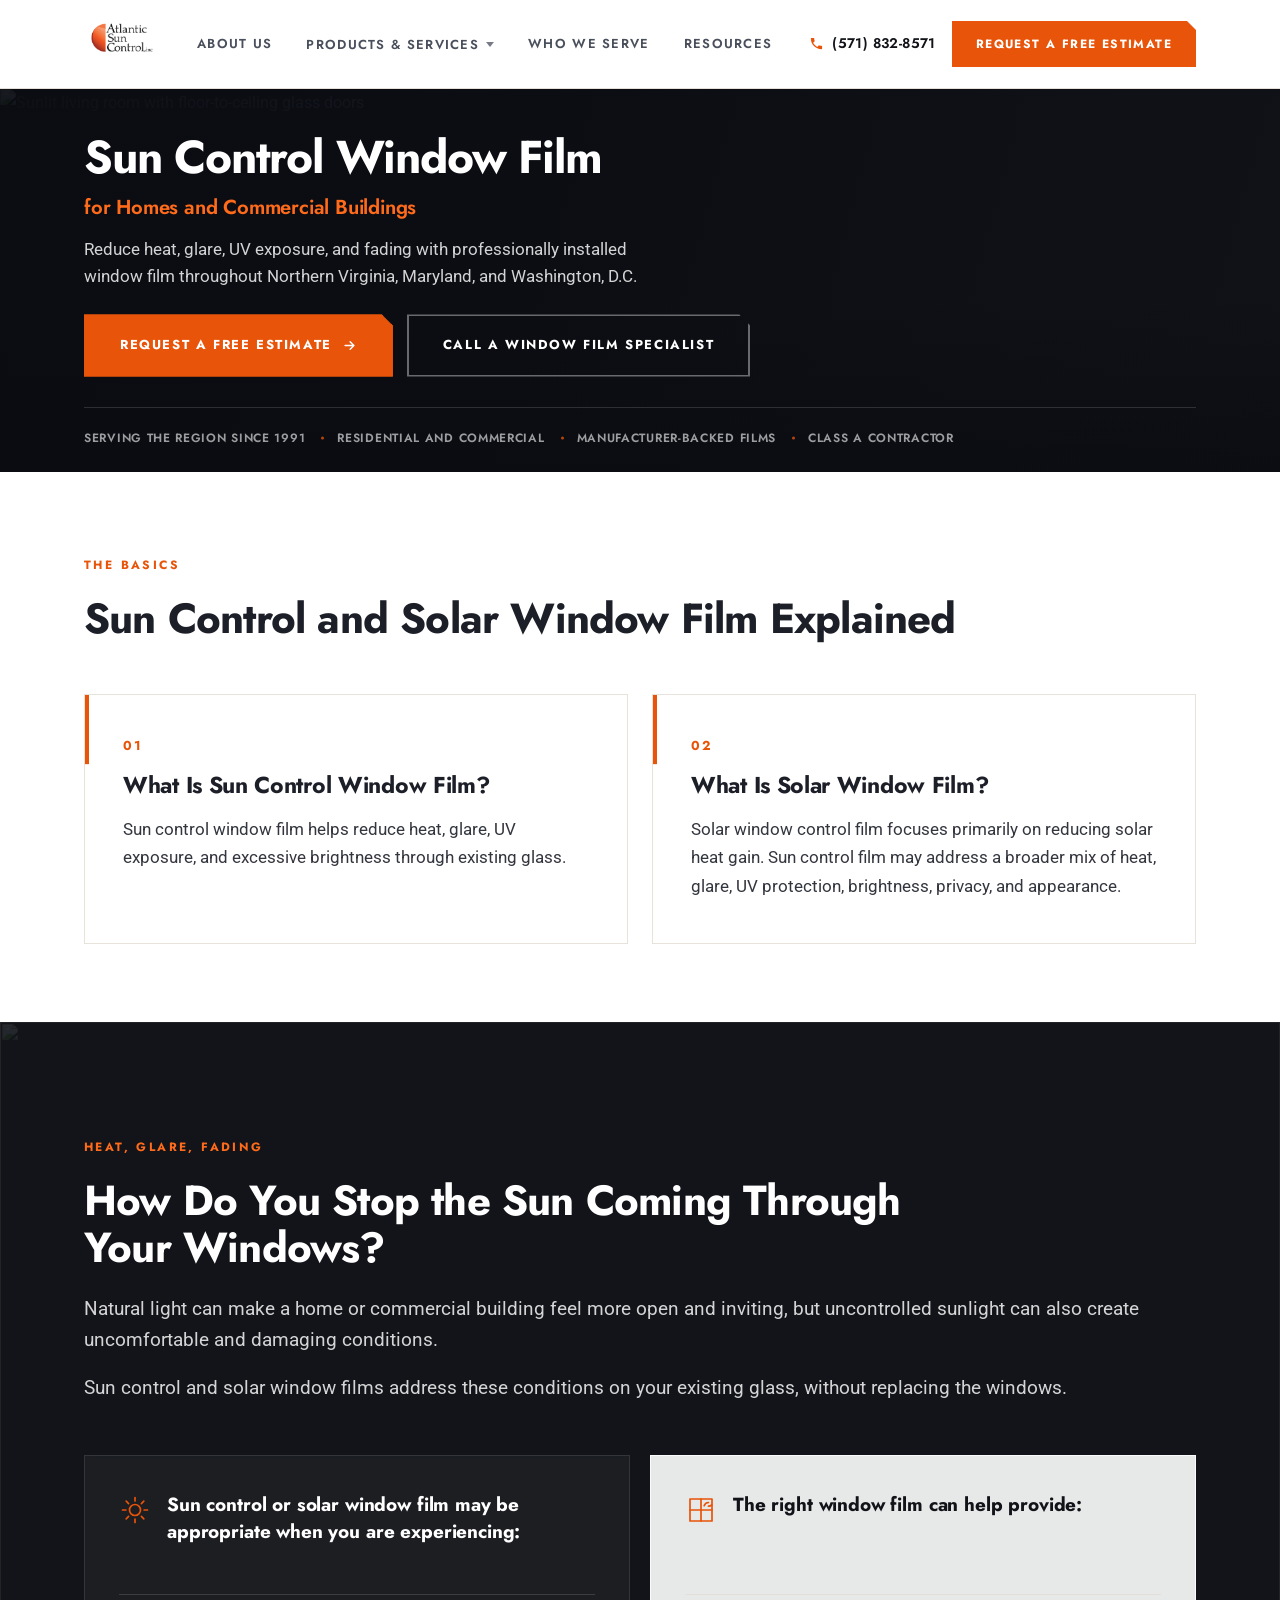
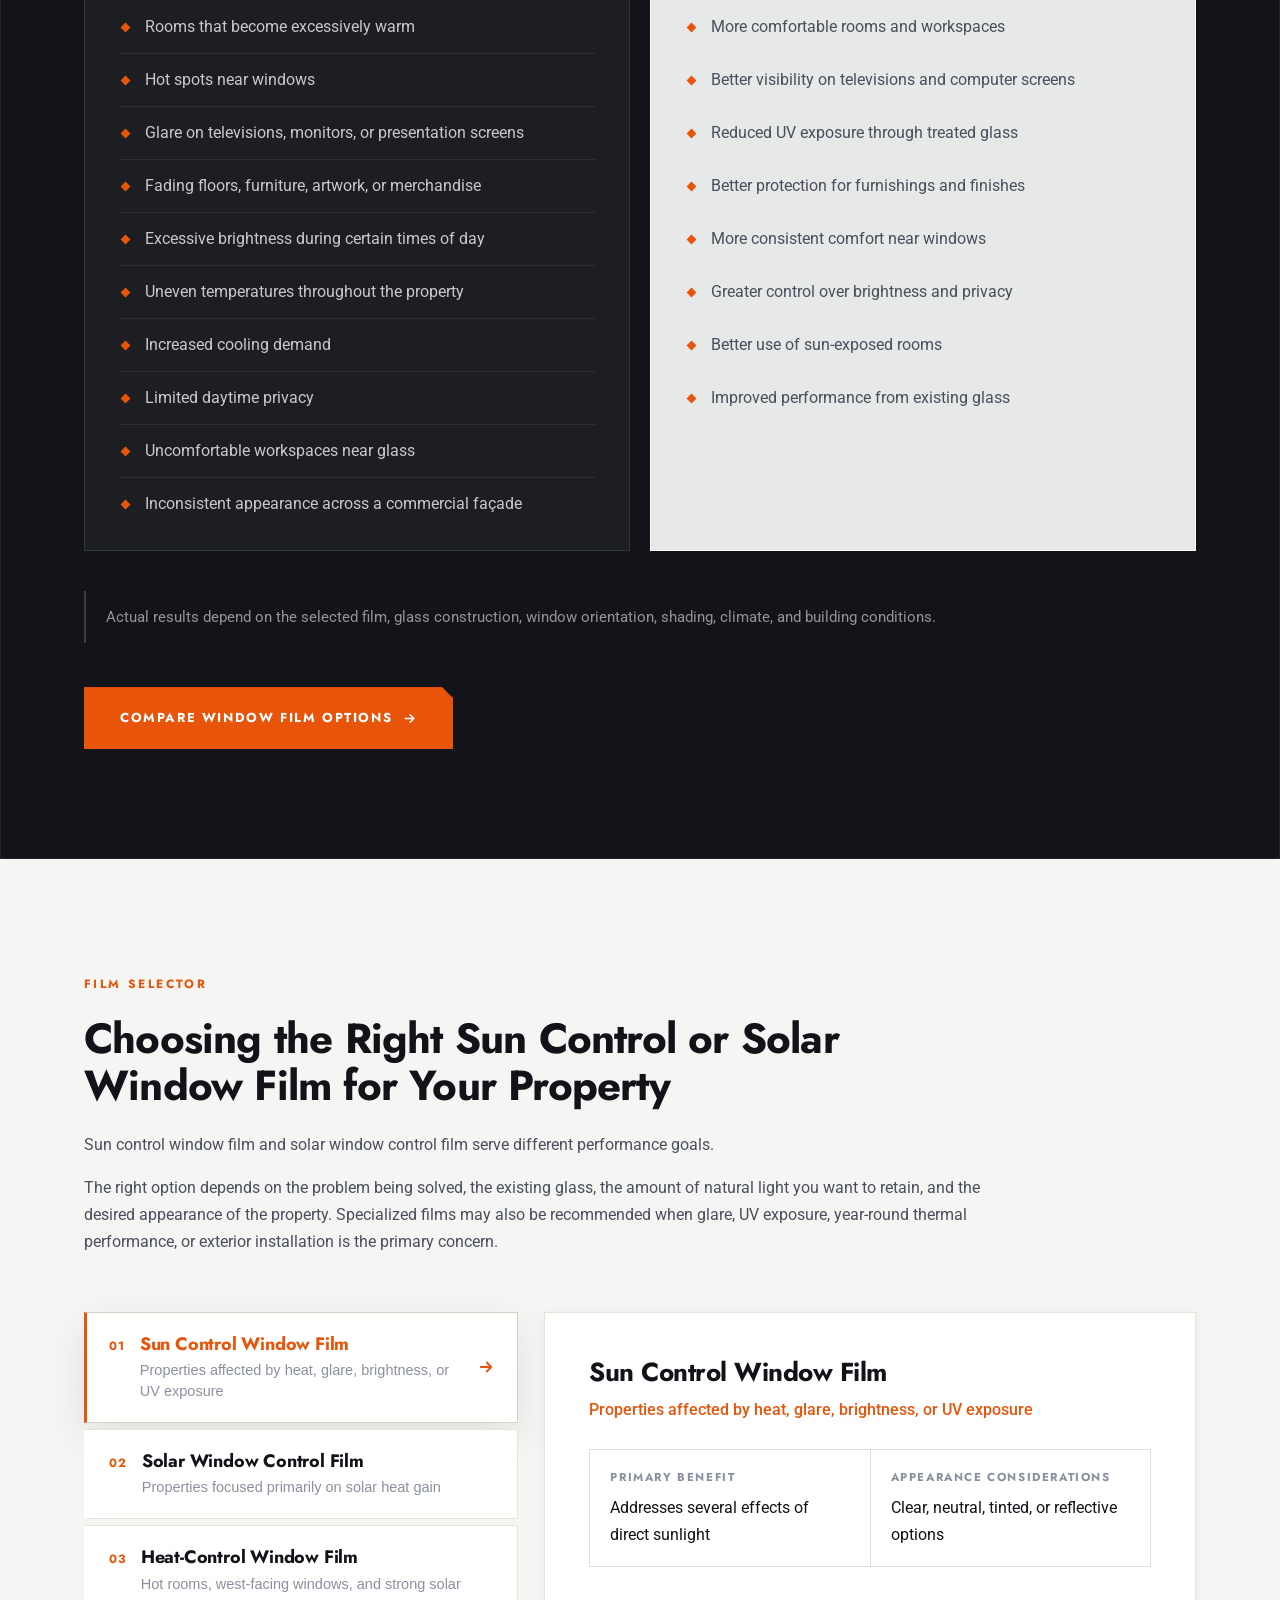
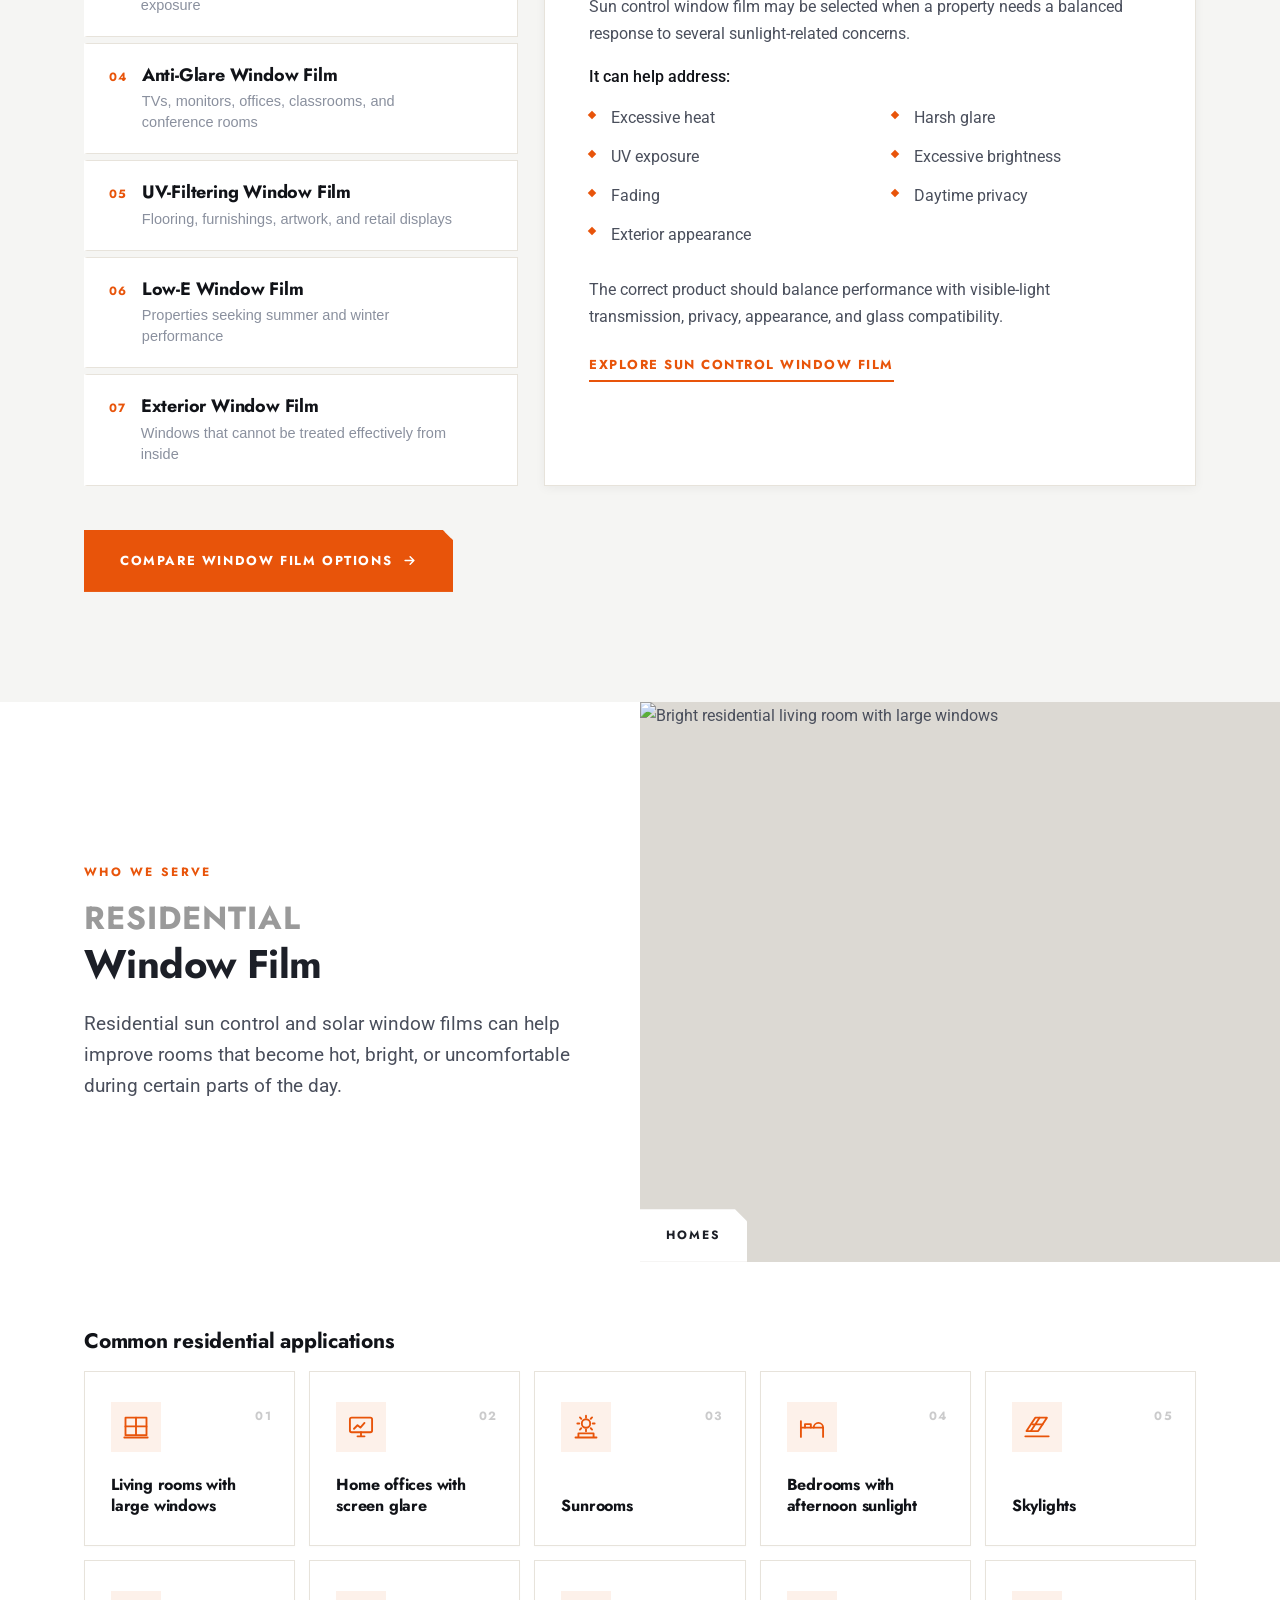
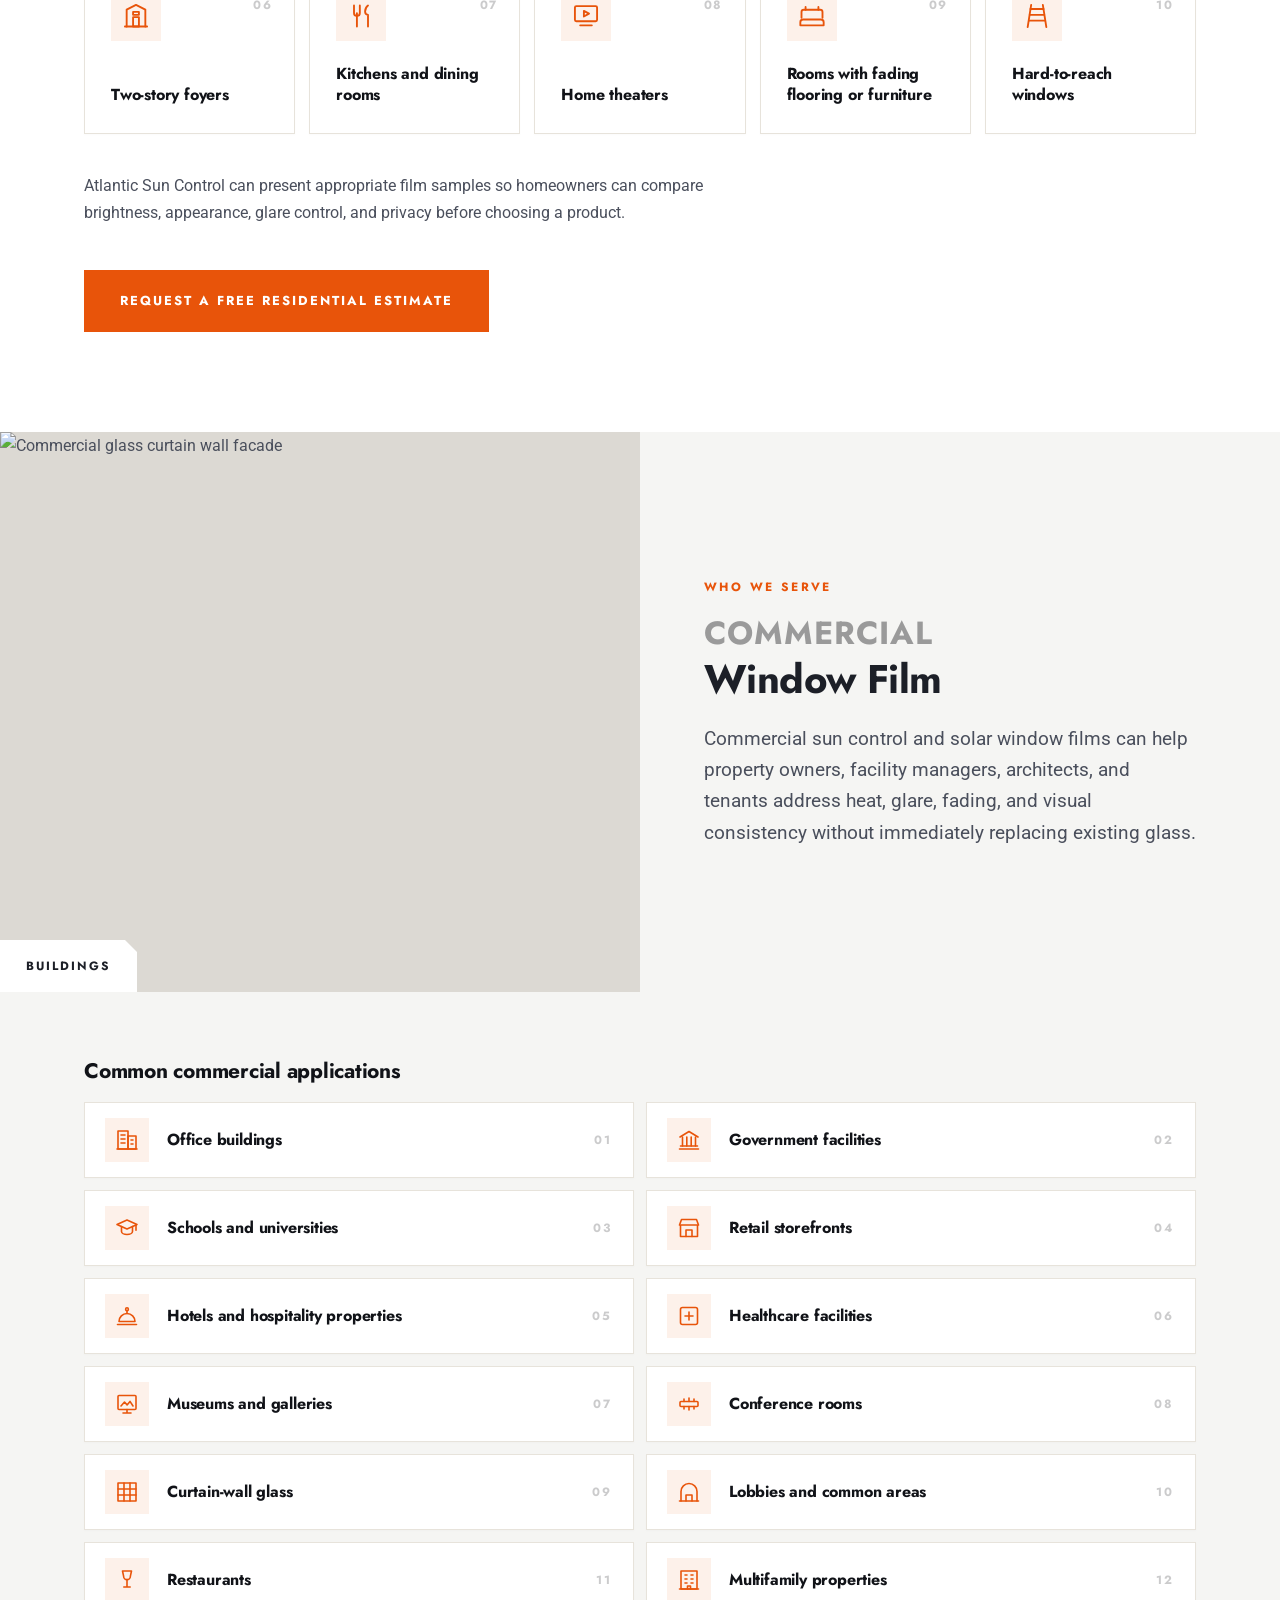
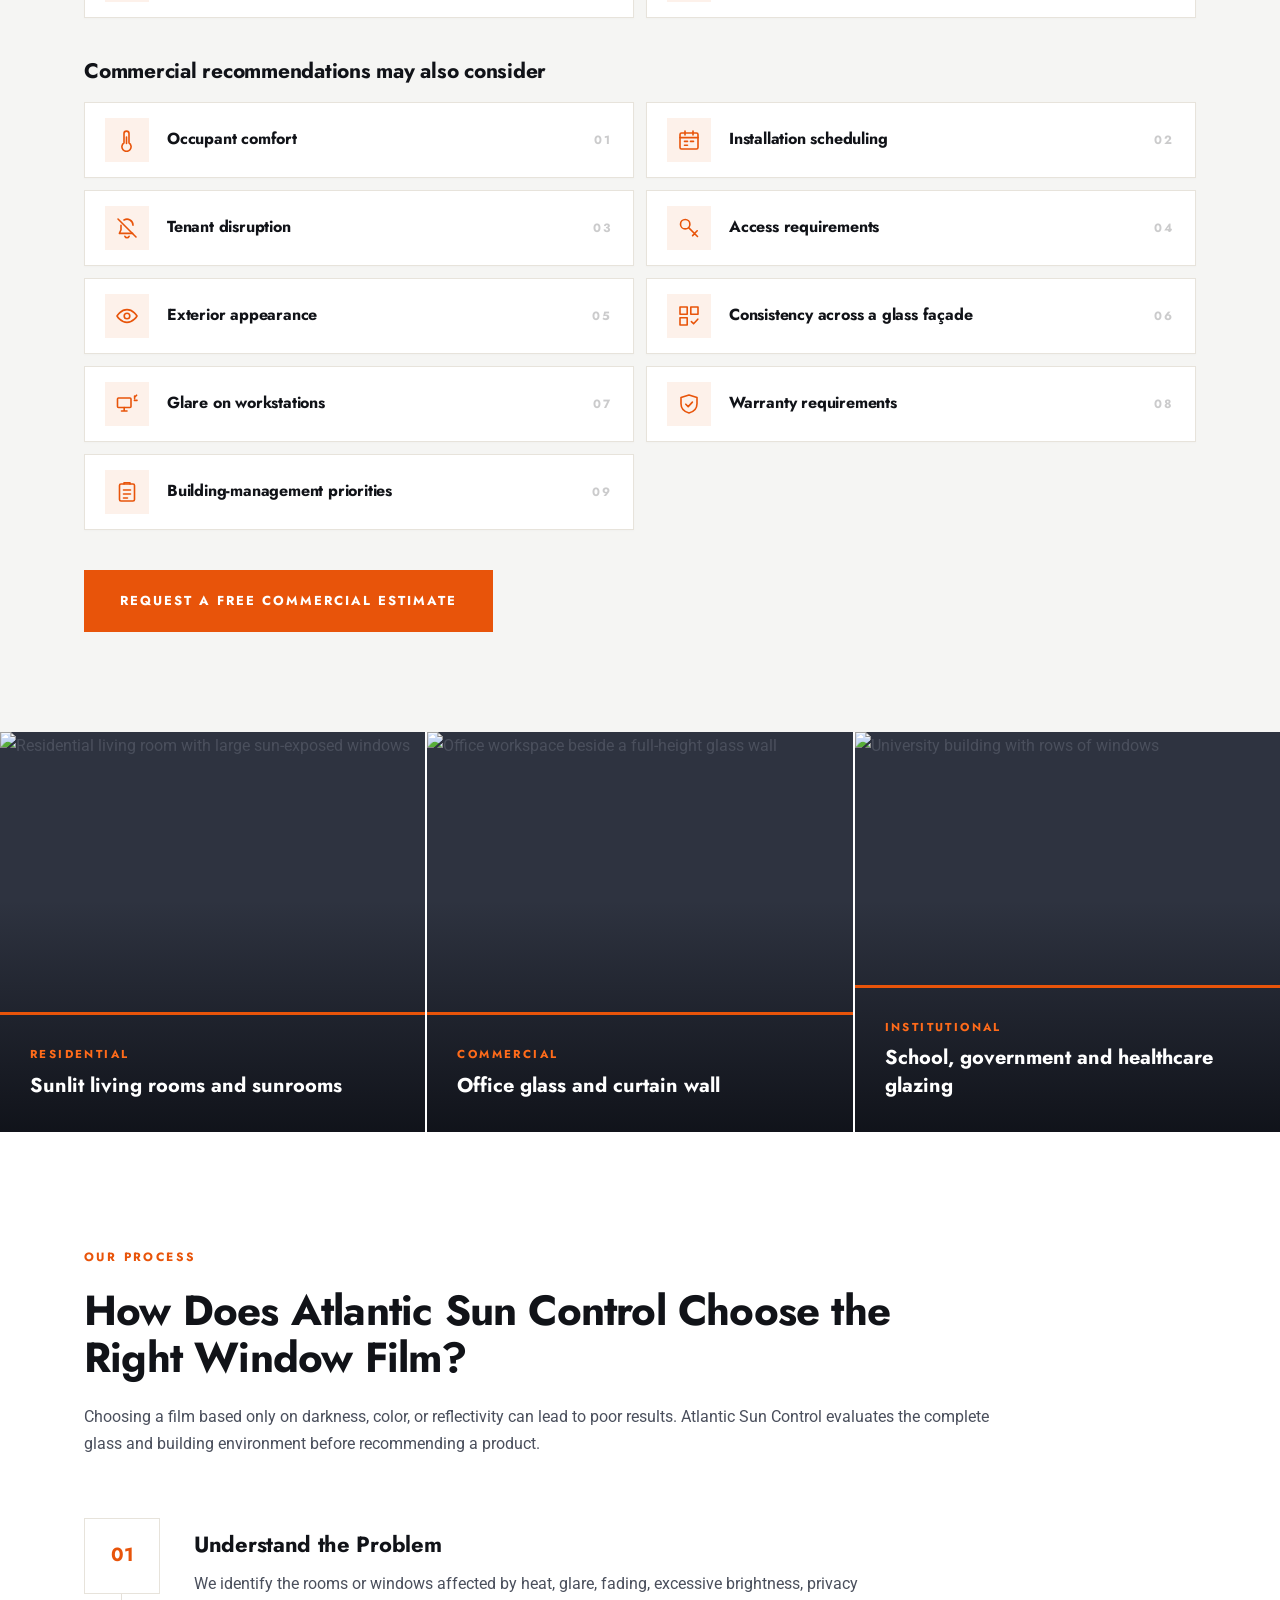
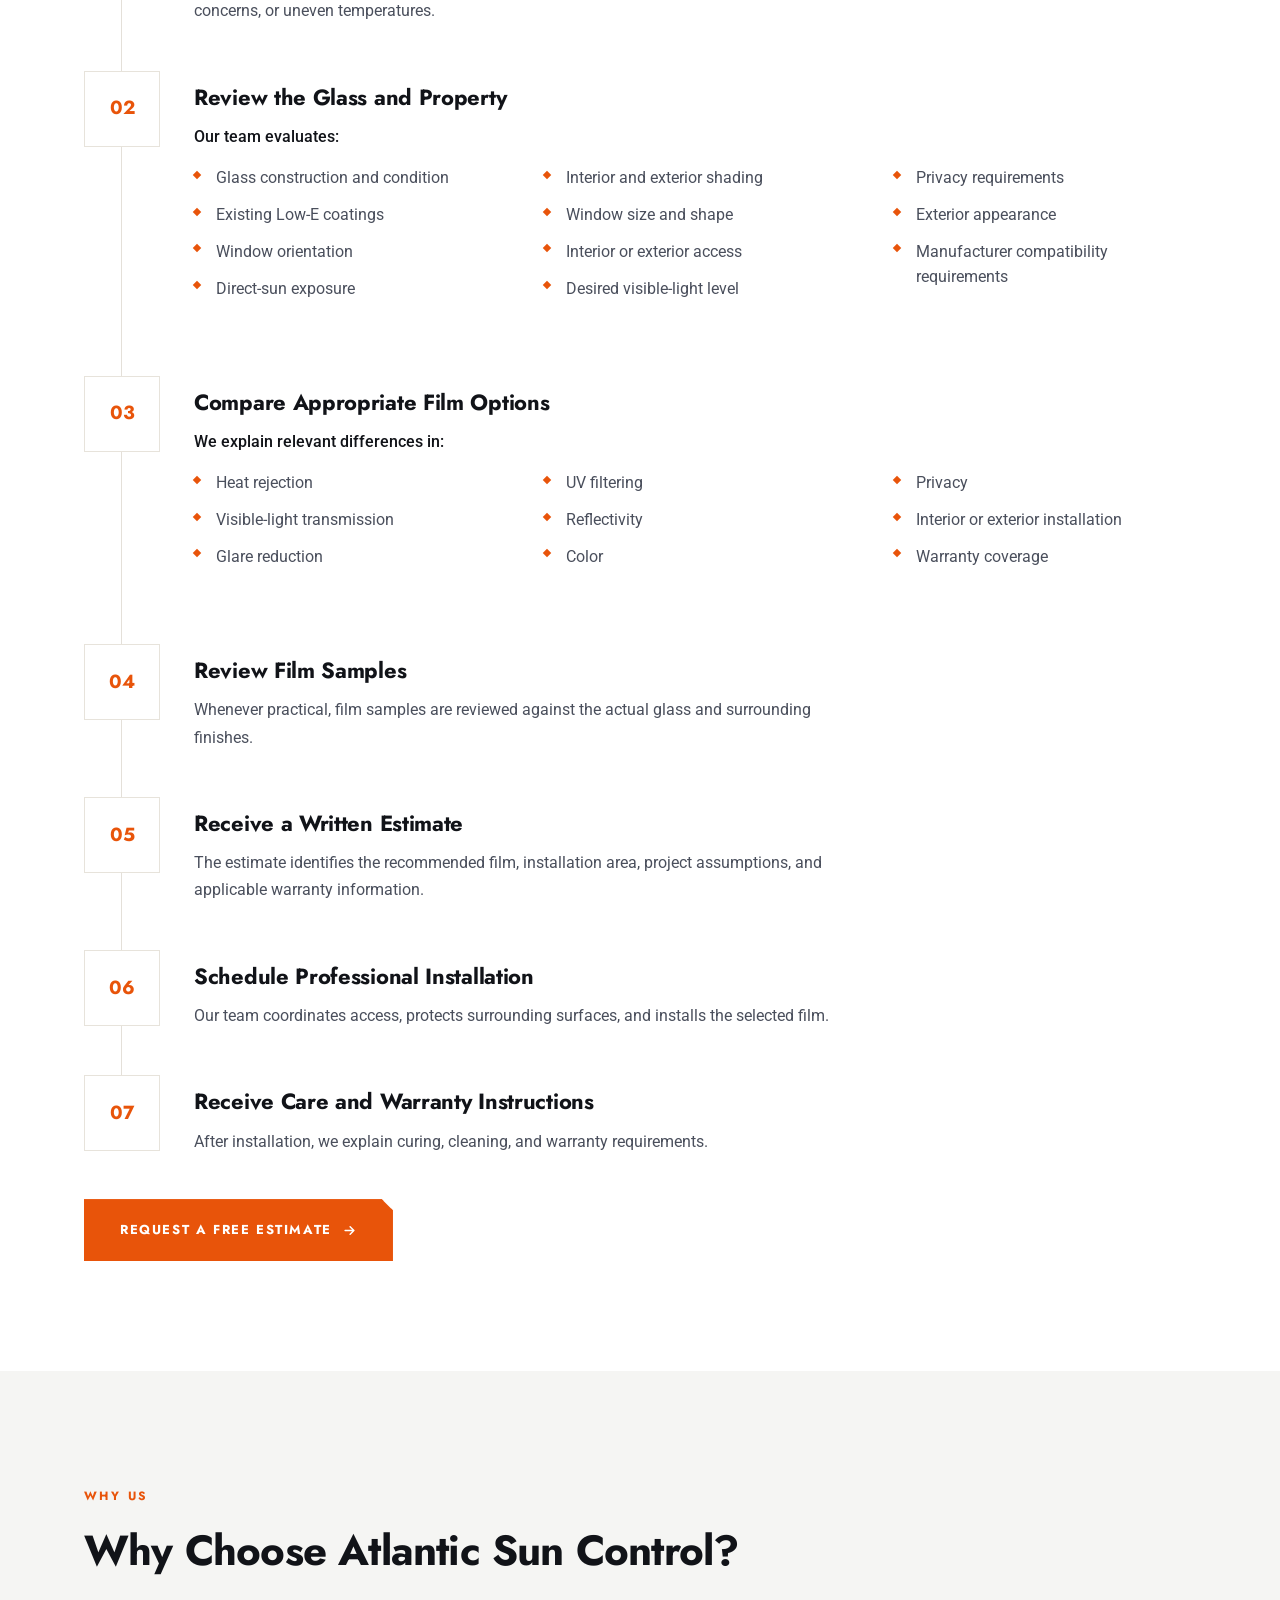
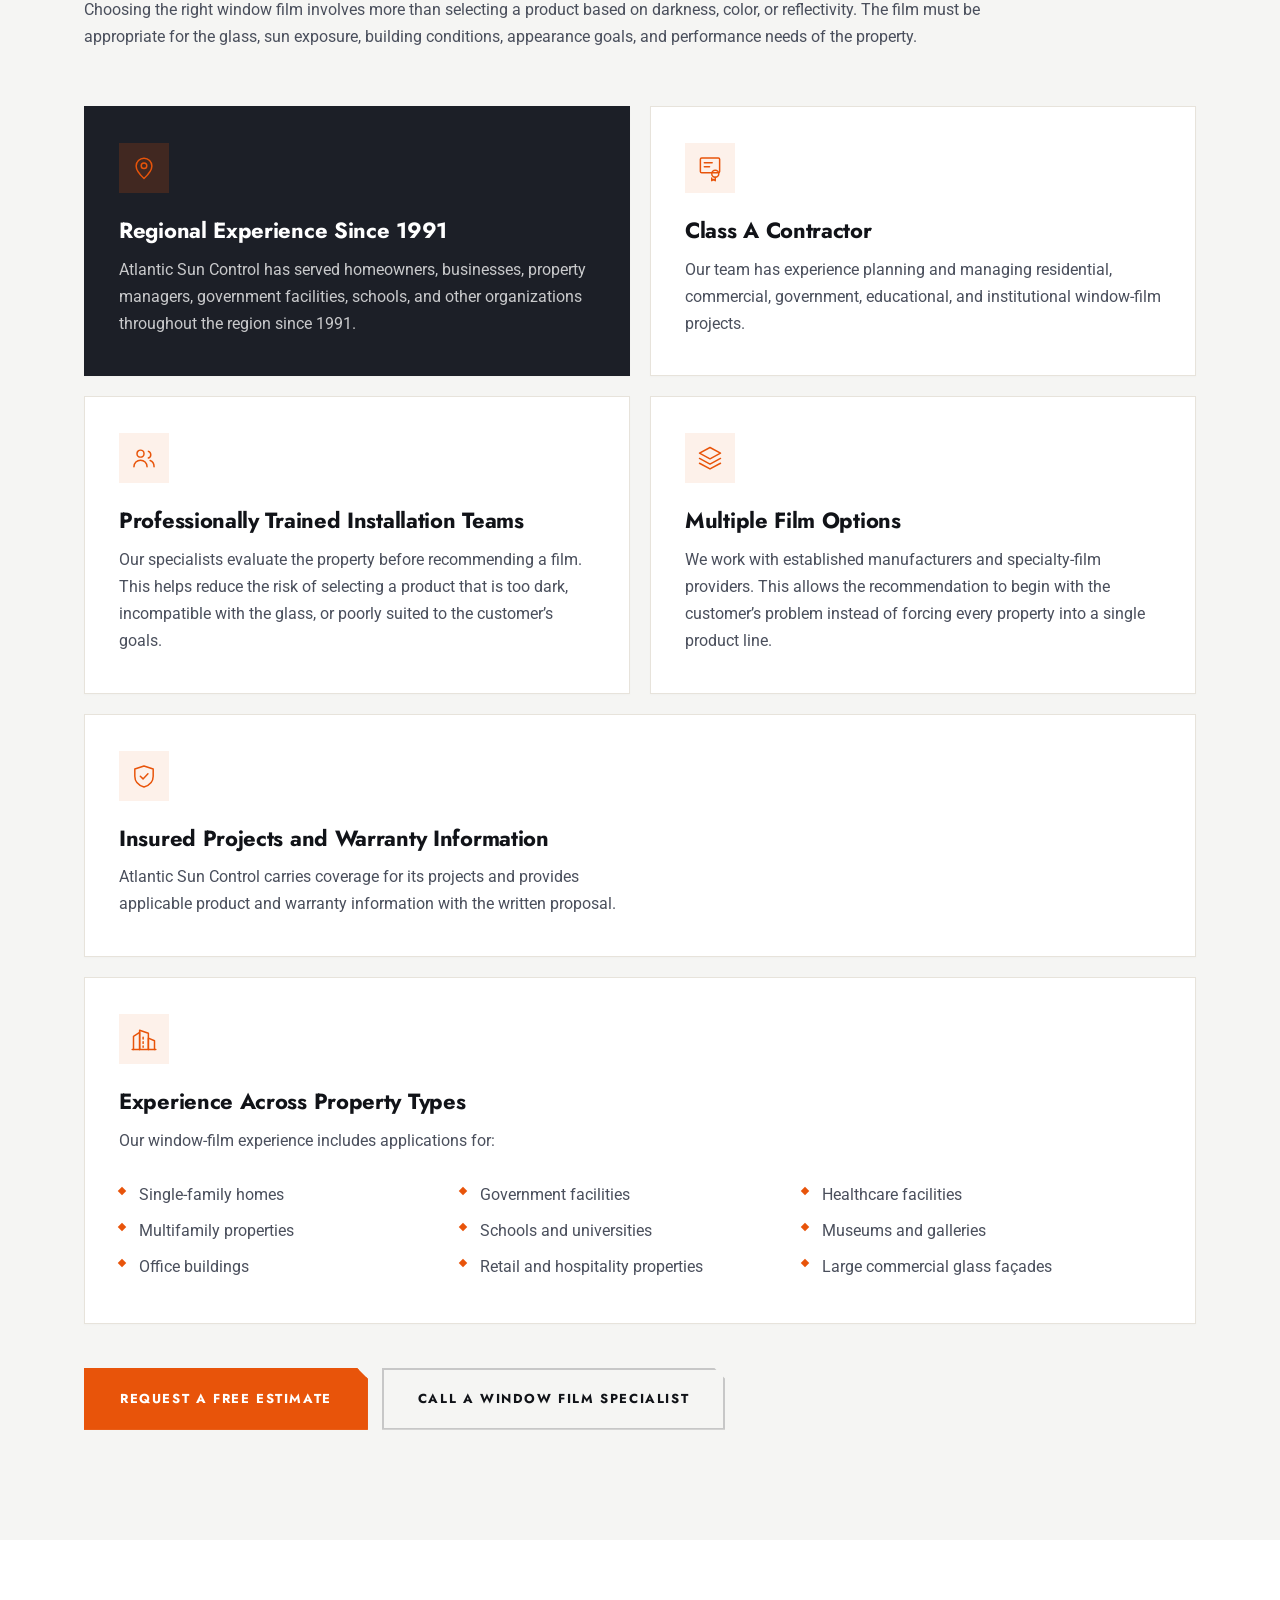
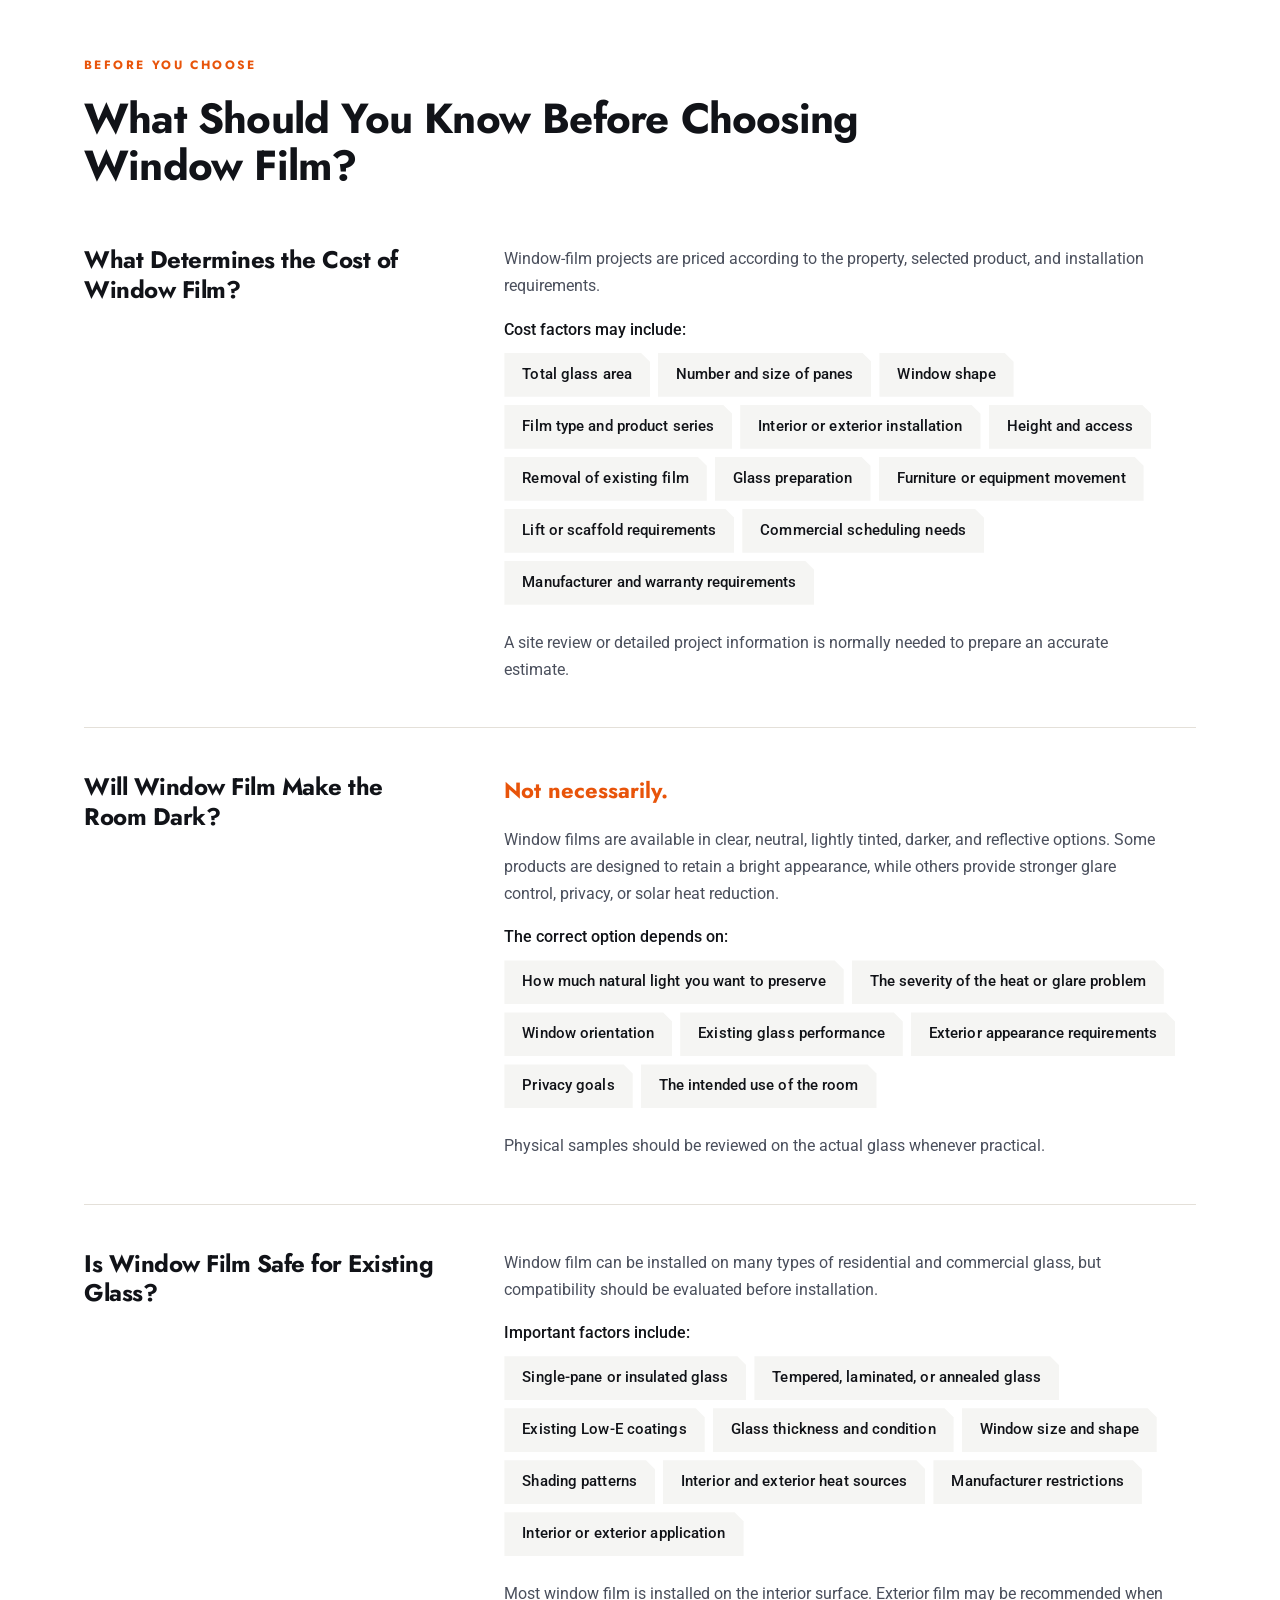
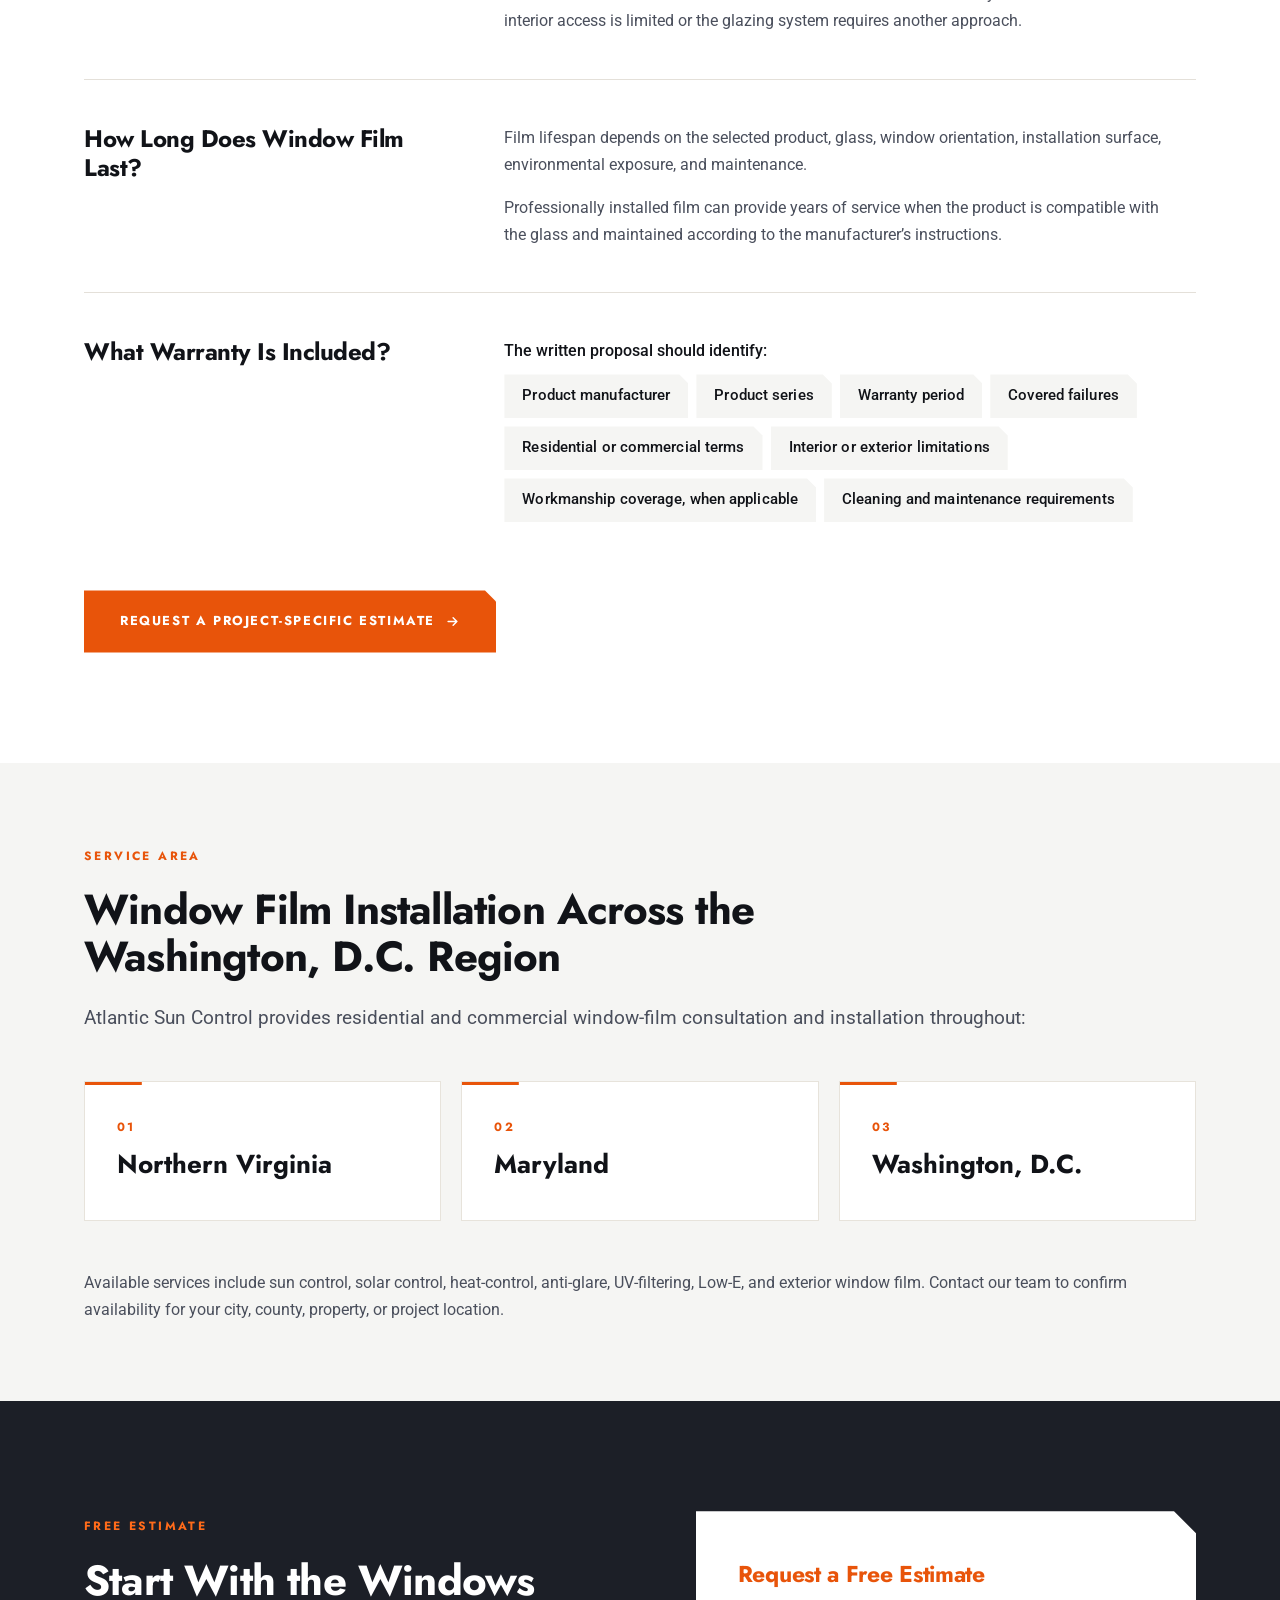
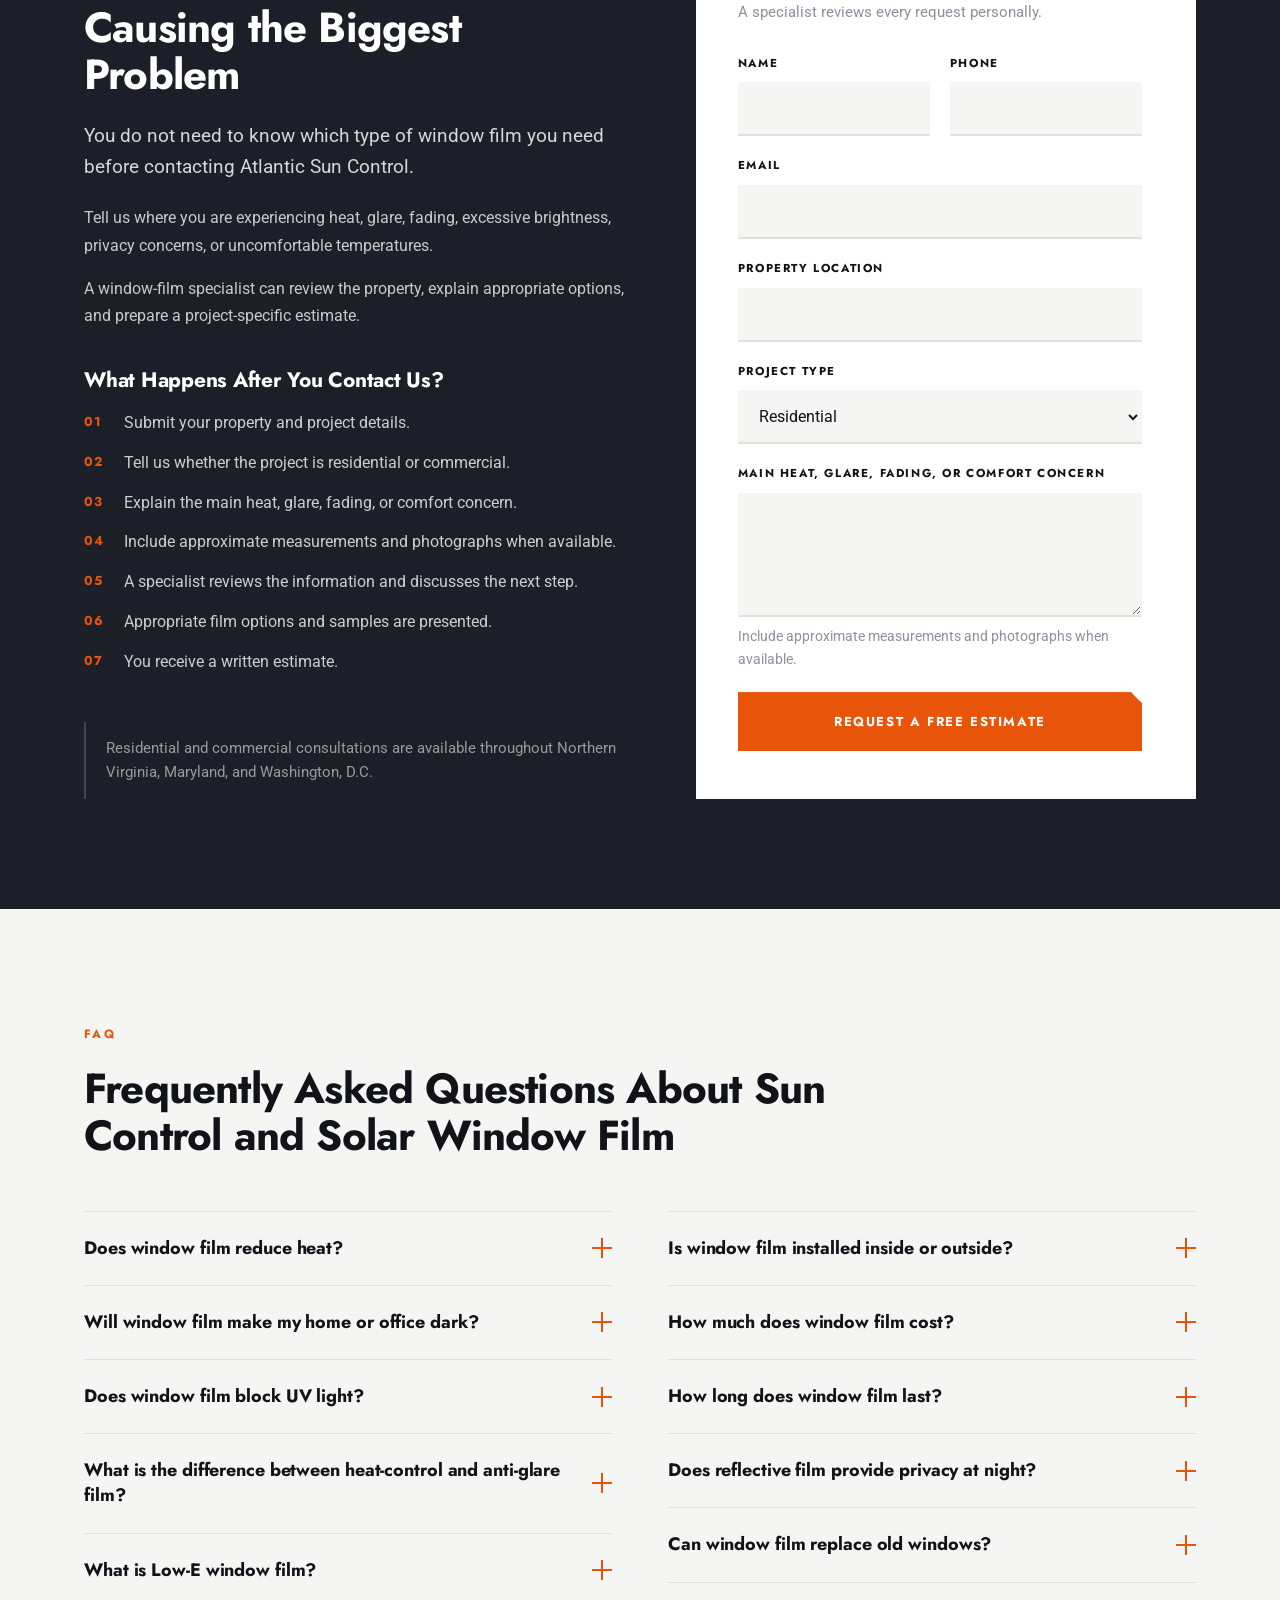
==== commit 4f803baf: "Reduce hero top padding a bit more" ====
--- a/index.html
+++ b/index.html
@@ -260,7 +260,7 @@
     linear-gradient(to top,rgba(10,12,18,.85) 0%,rgba(10,12,18,0) 45%);
 }
 .hero-inner{position:relative;width:100%;max-width:var(--shell);margin:0 auto;
-  padding:56px var(--pad) 24px;}
+  padding:44px var(--pad) 24px;}
 .hero h1{font-size:clamp(30px,3.8vw,46px);line-height:1.06;letter-spacing:-1.2px;color:#fff;max-width:22ch;}
 .hero h1 .line{display:inline;}
 .hero h1 .sub{display:block;font-size:.44em;line-height:1.3;letter-spacing:-.2px;
@@ -763,7 +763,7 @@
   .nav-links{display:none;}
   .nav-burger{display:flex;}
   .hero{min-height:auto;}
-  .hero-inner{padding:52px var(--pad) 24px;}
+  .hero-inner{padding:42px var(--pad) 24px;}
   .hero-scroll{display:none;}
   .facts-inner{grid-template-columns:1fr 1fr;padding:0 var(--pad);}
   .facts-inner div{padding:22px 20px 22px 0;}
@@ -800,7 +800,7 @@
   :root{--pad:20px;}
   .band{padding:60px 0;}
   .band--tight{padding:48px 0;}
-  .hero-inner{padding:42px var(--pad) 22px;}
+  .hero-inner{padding:34px var(--pad) 22px;}
   .hero h1{letter-spacing:-1px;}
   .btn svg{display:none;}
   .hero-lead{font-size:17px;}
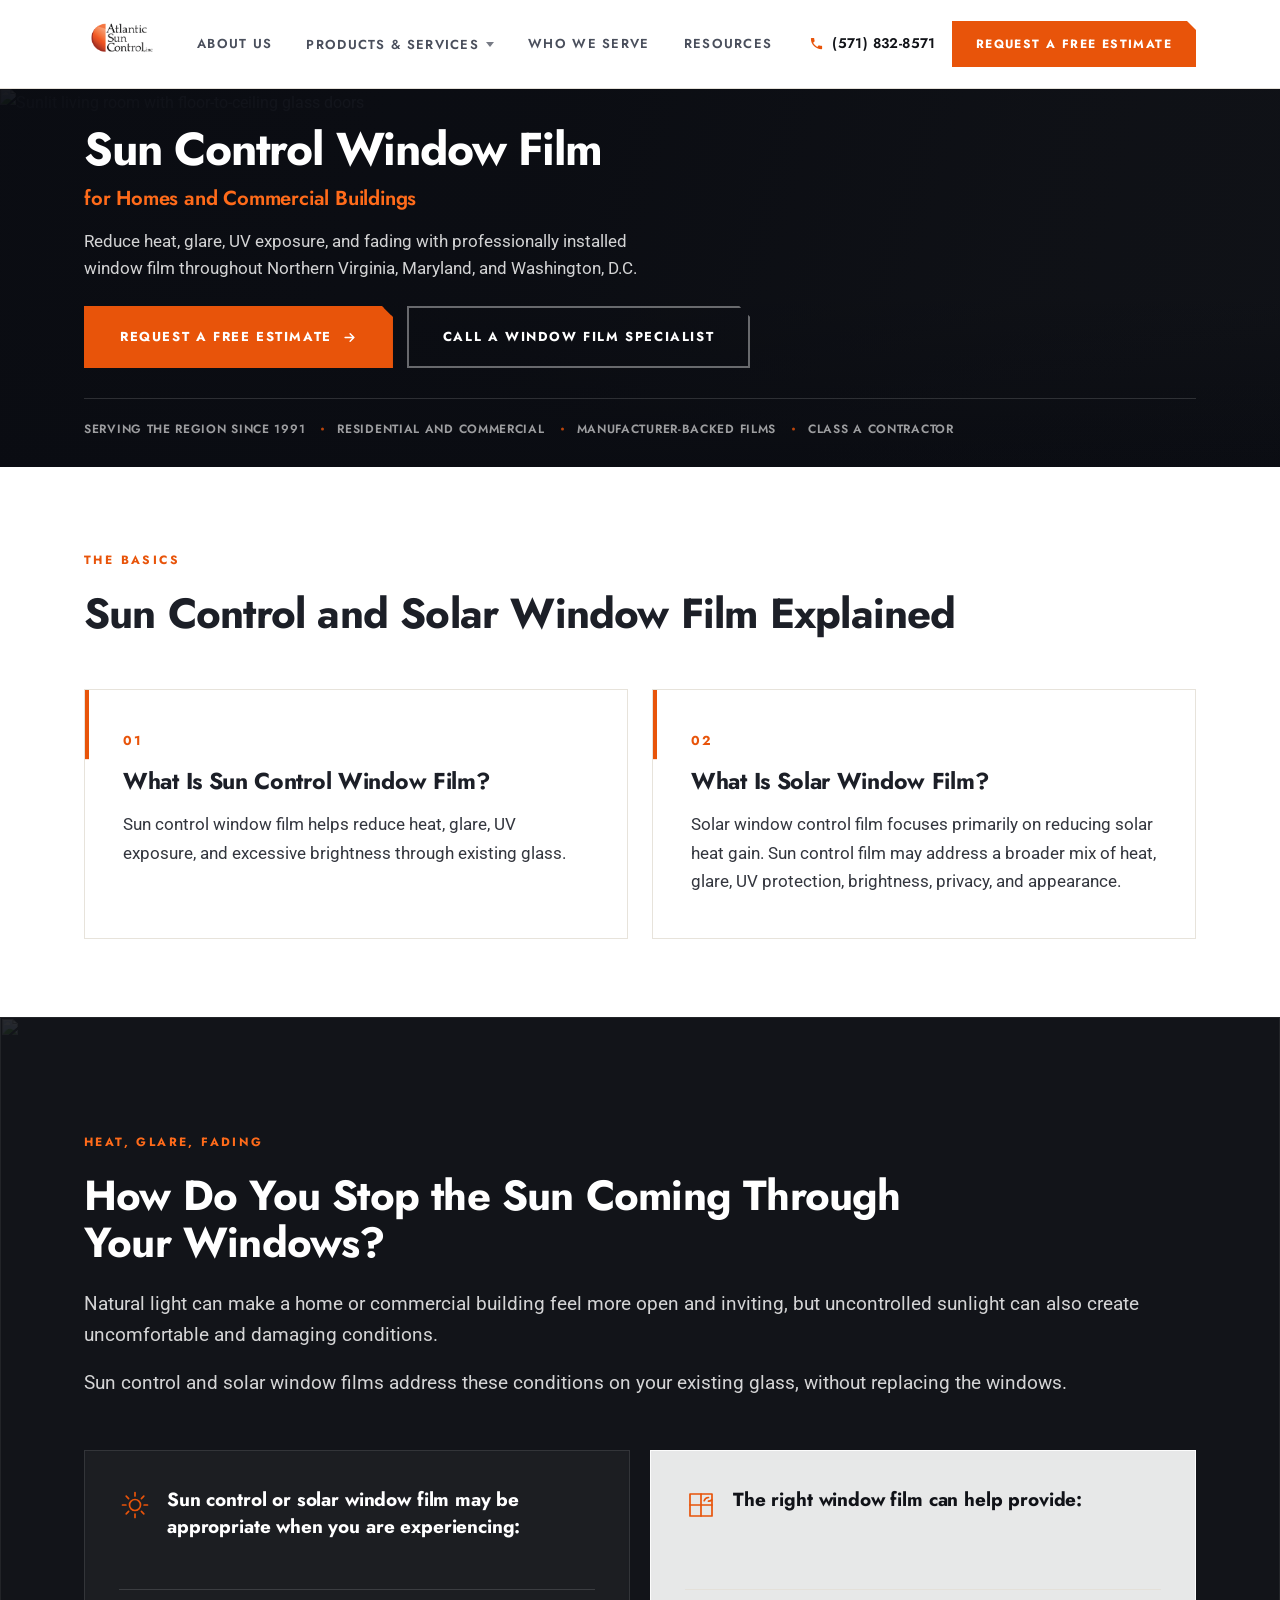
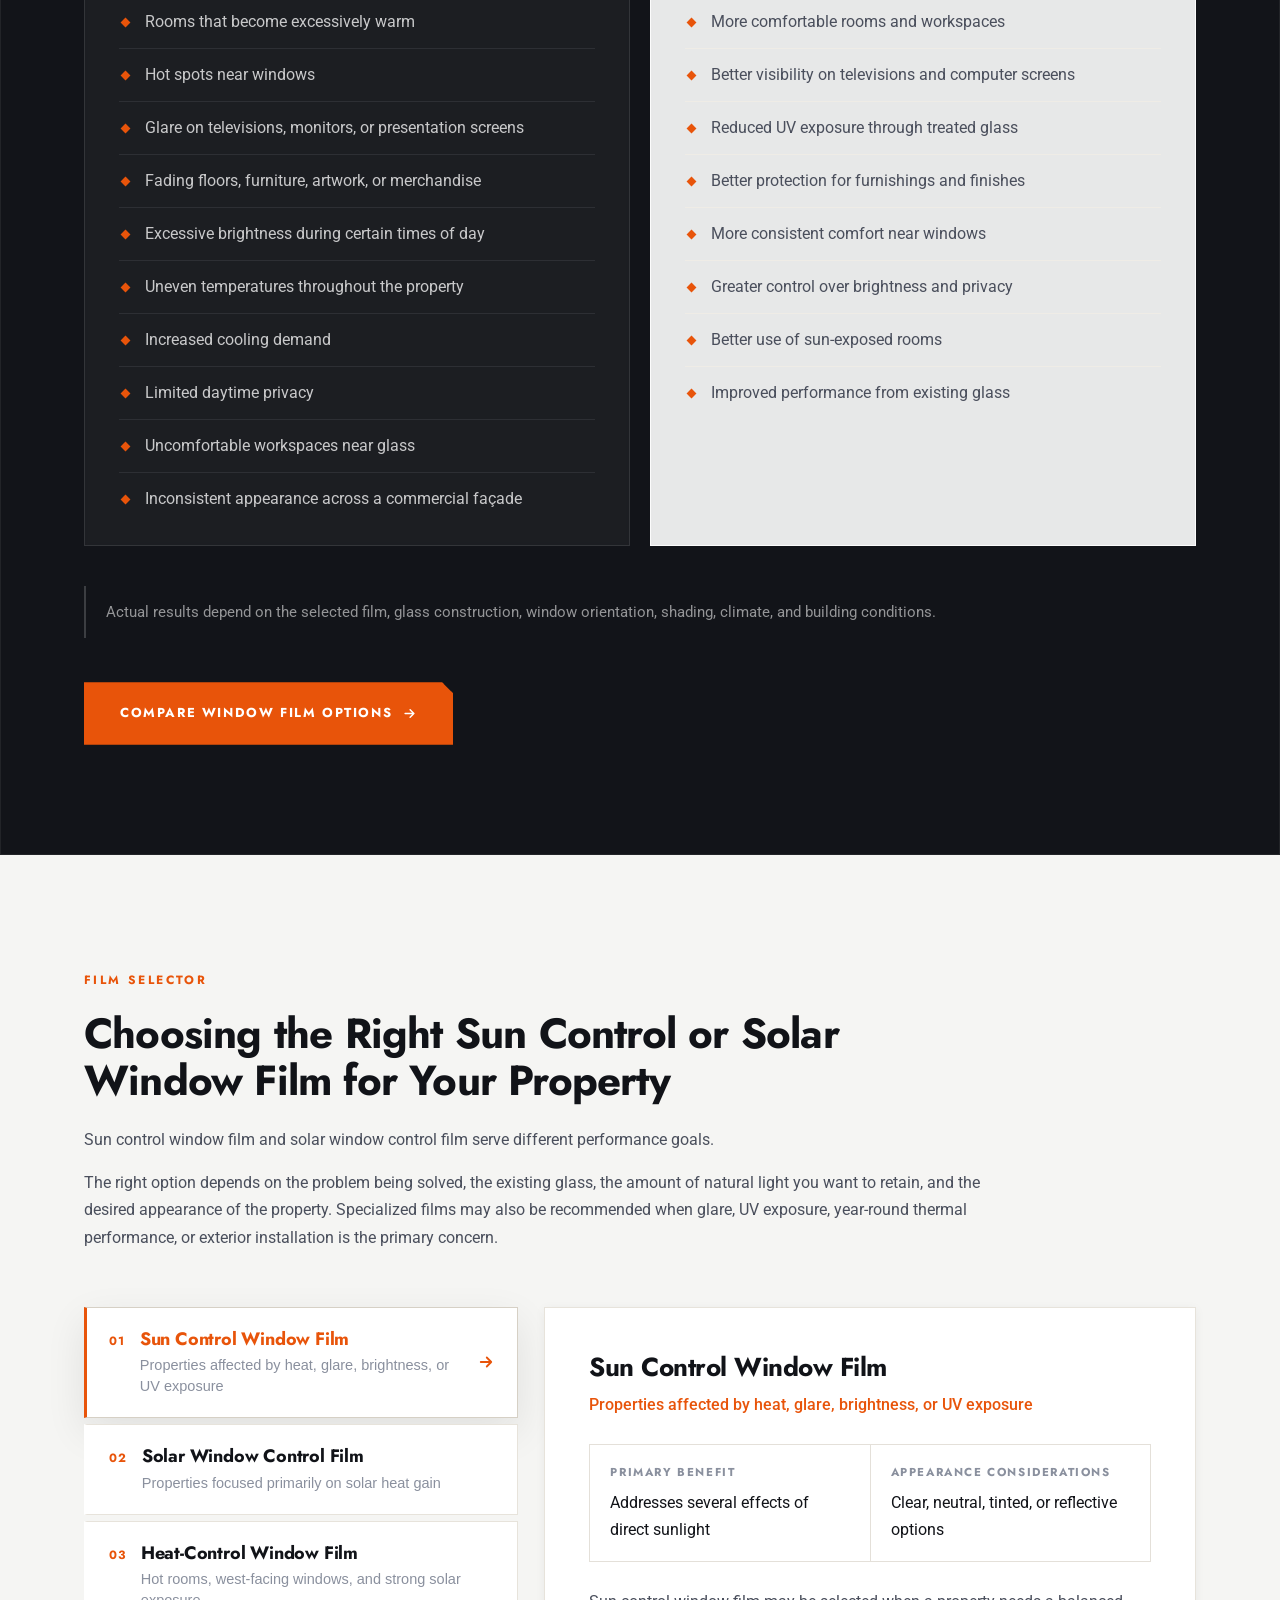
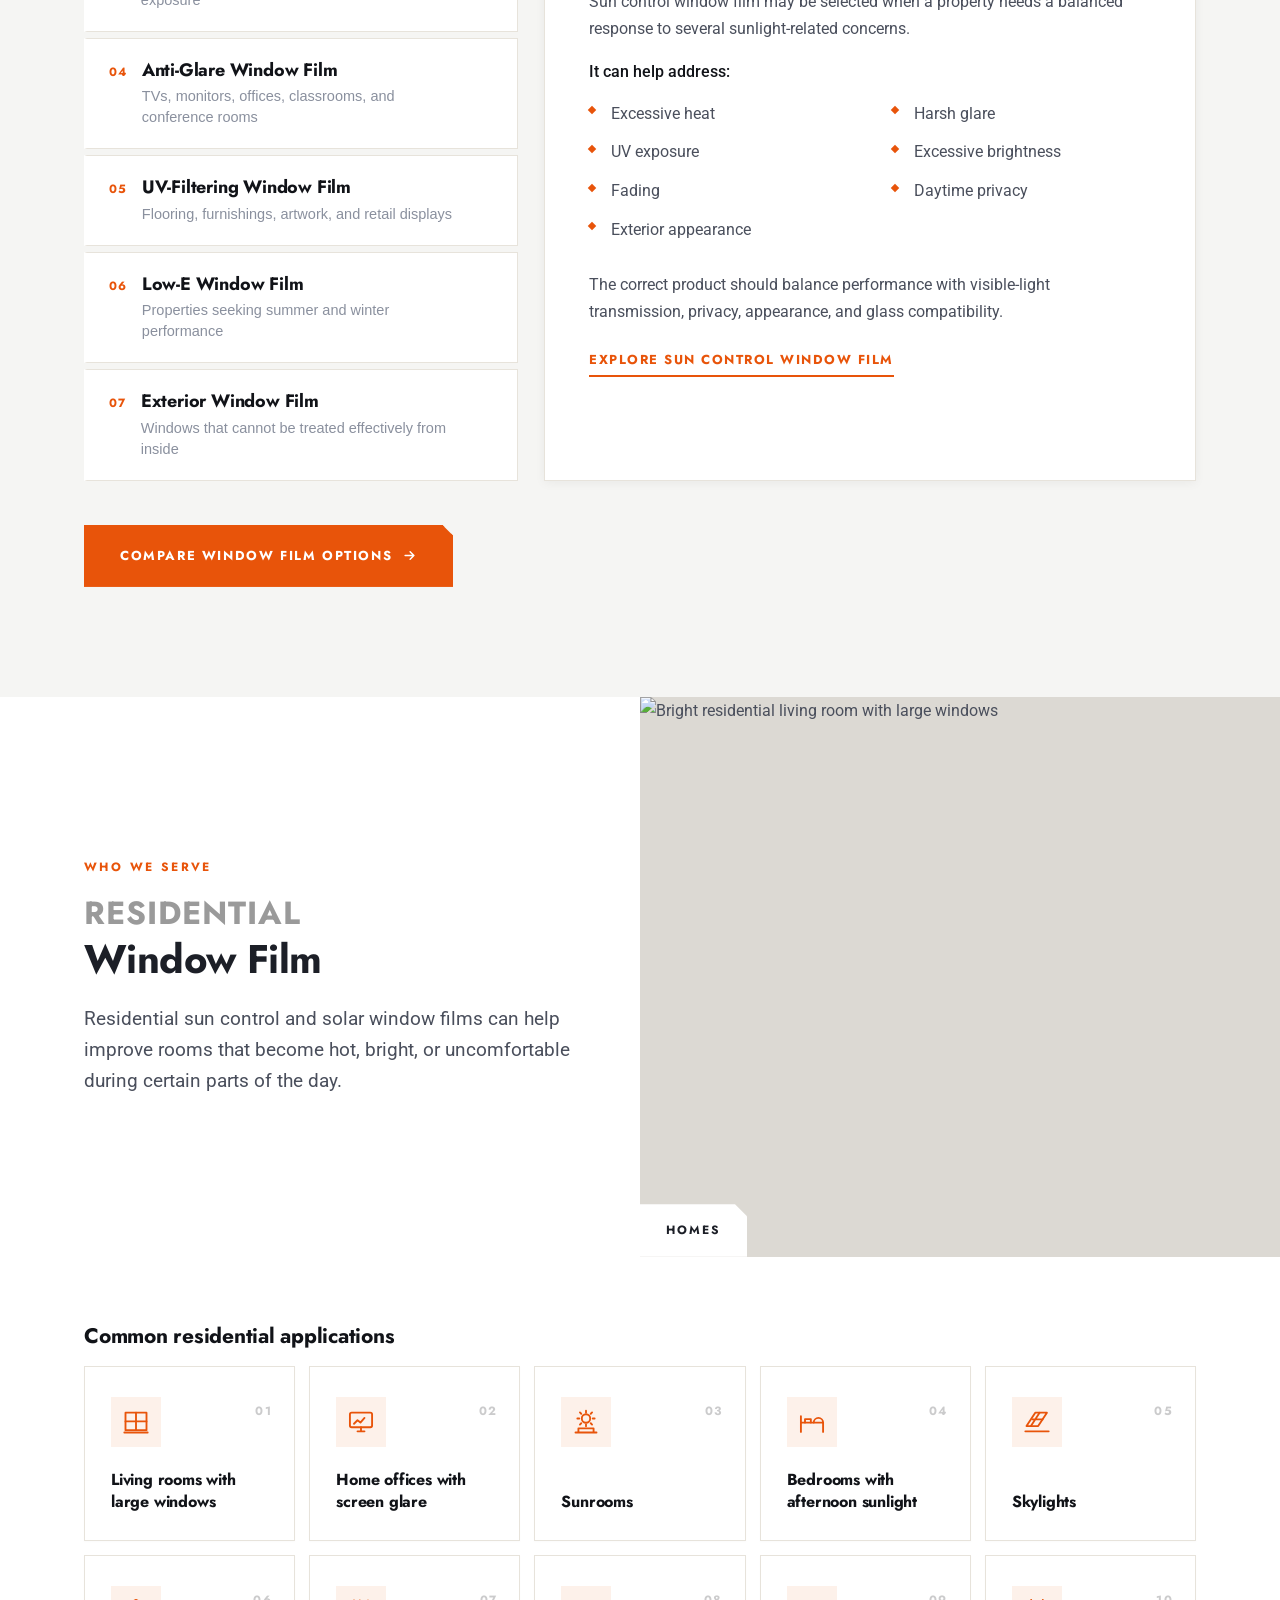
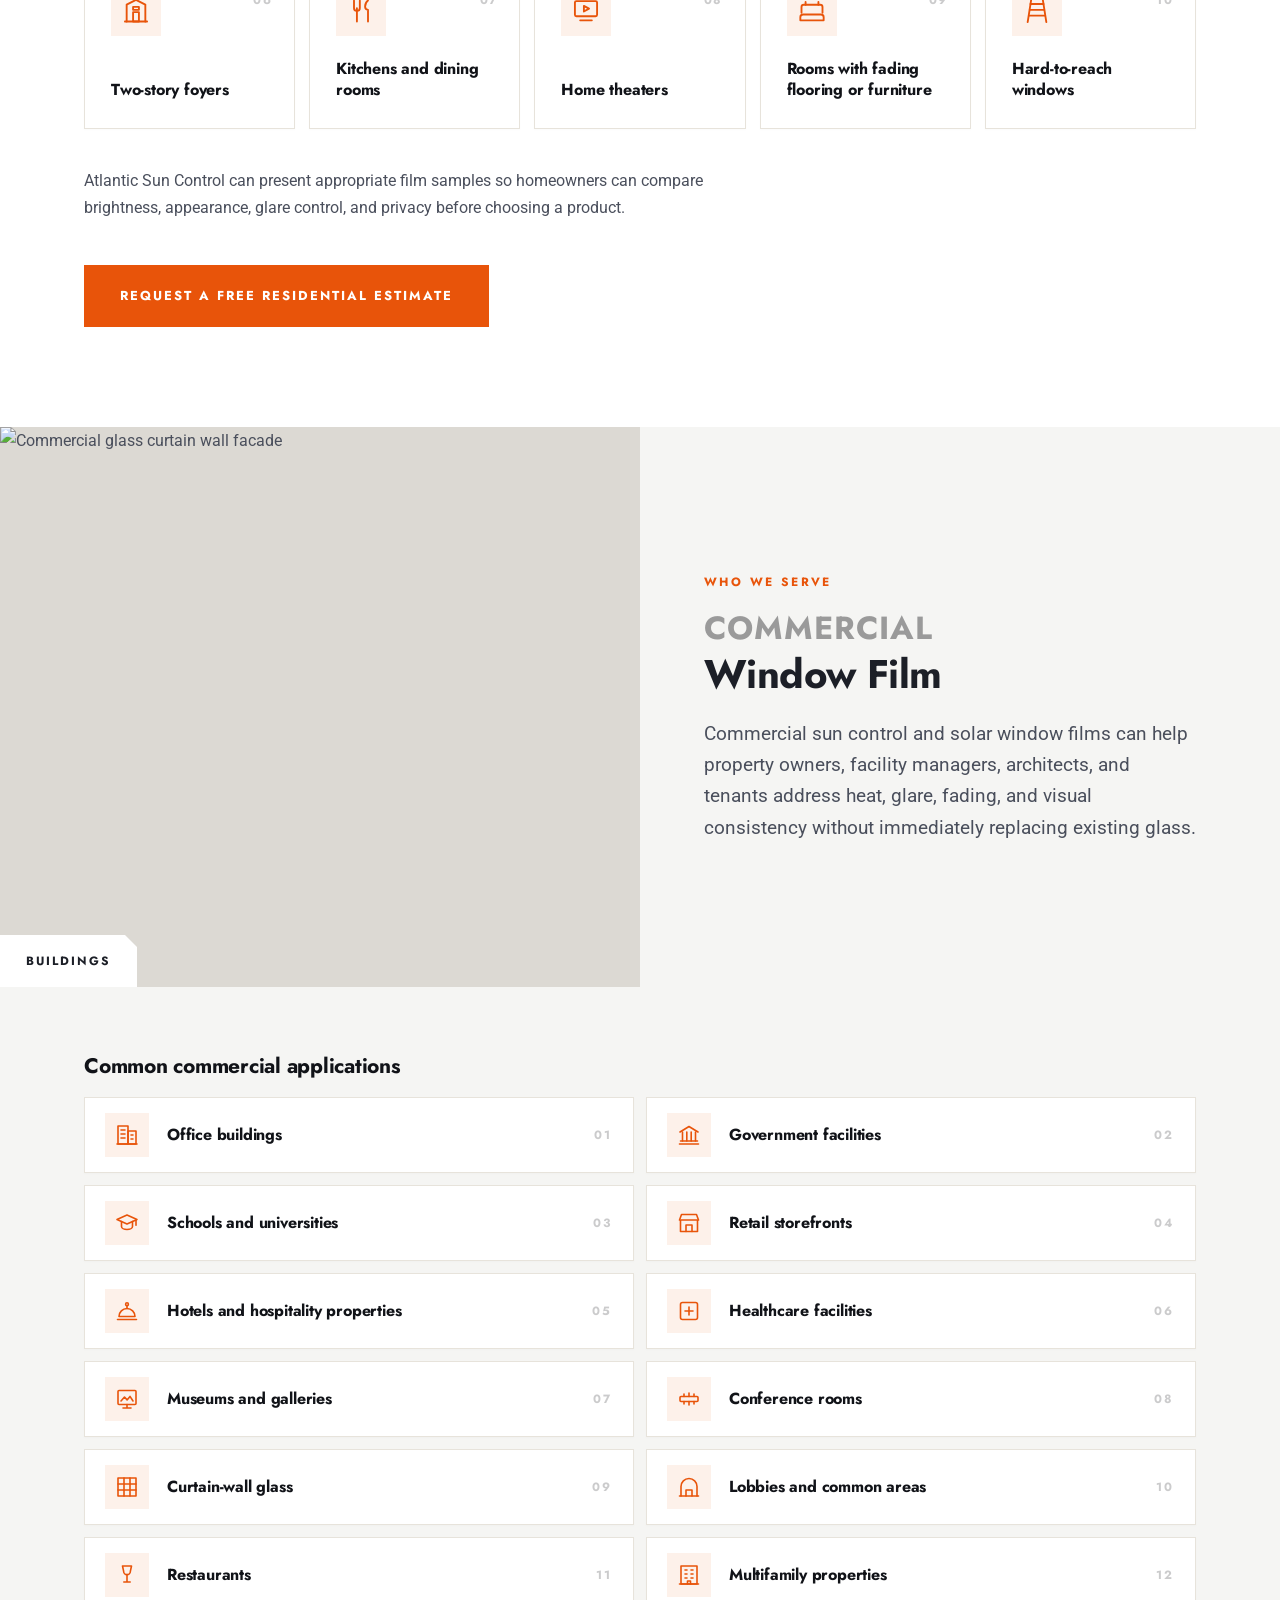
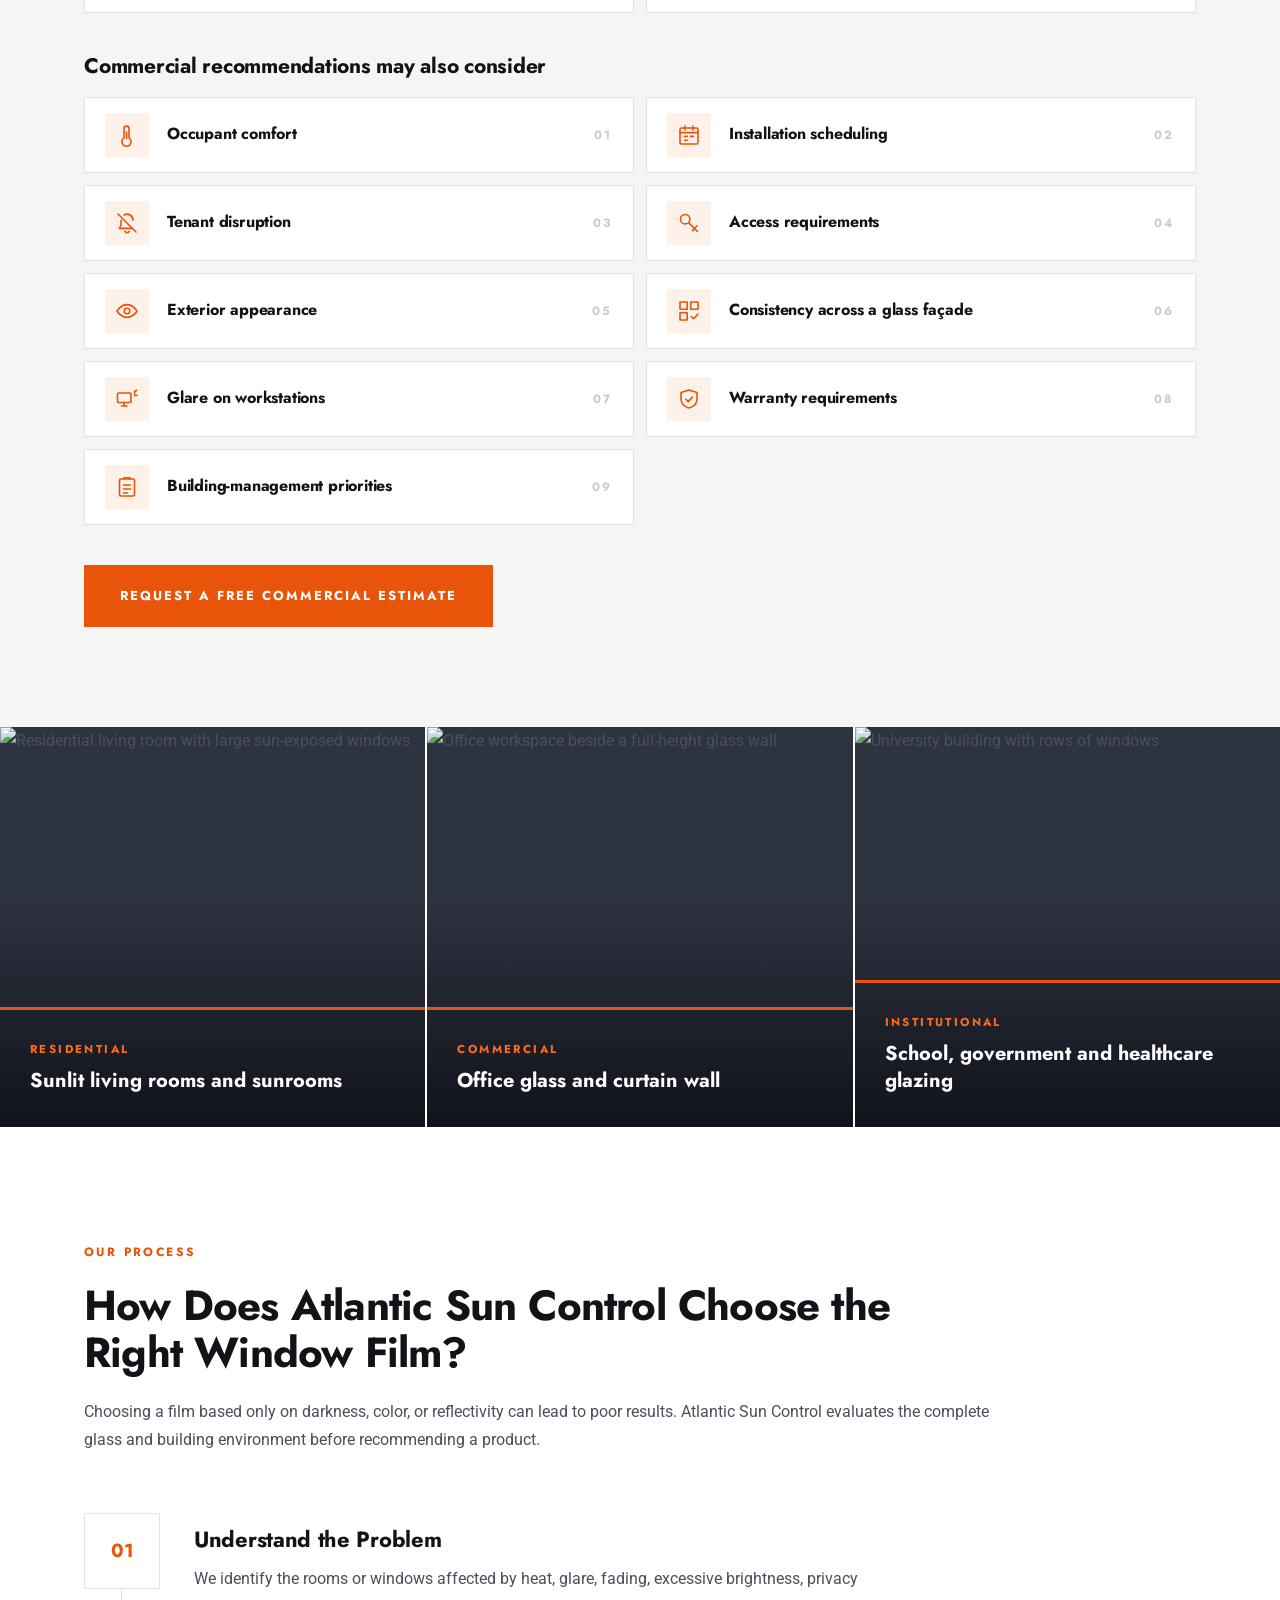
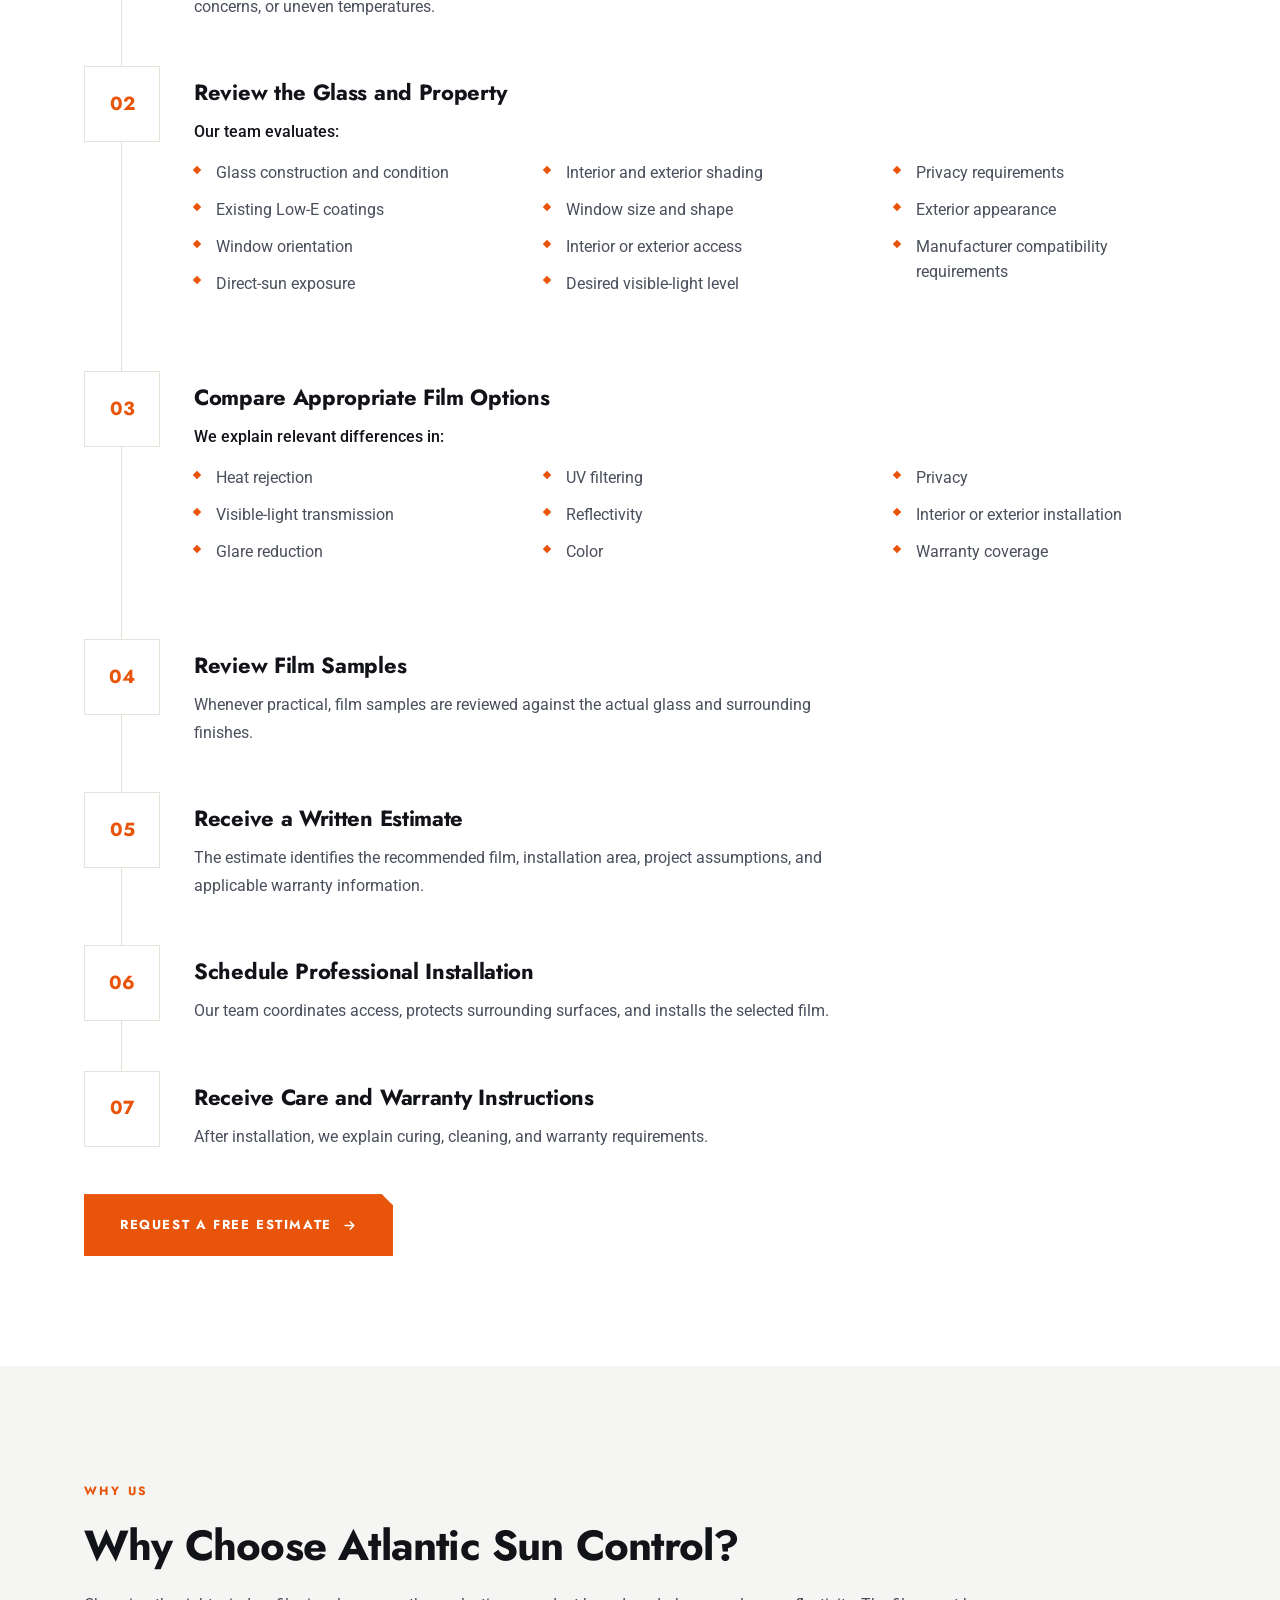
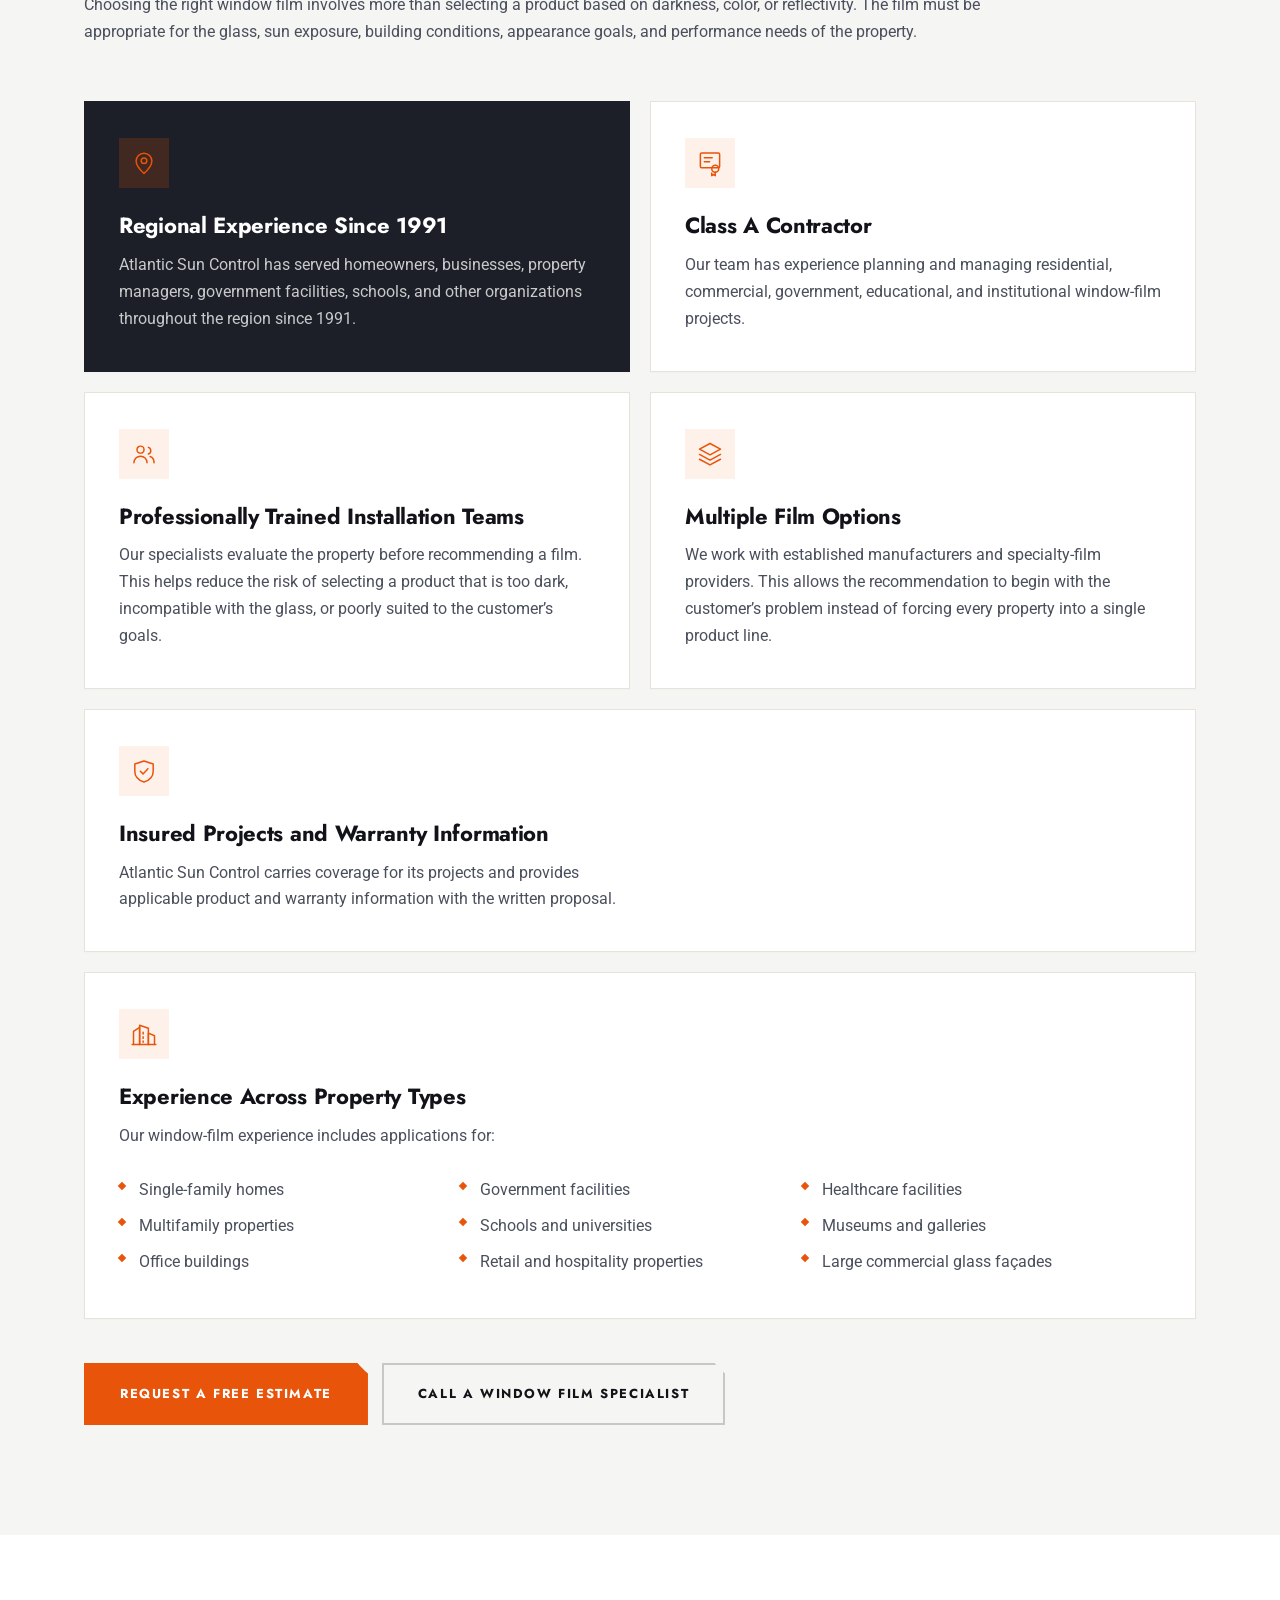
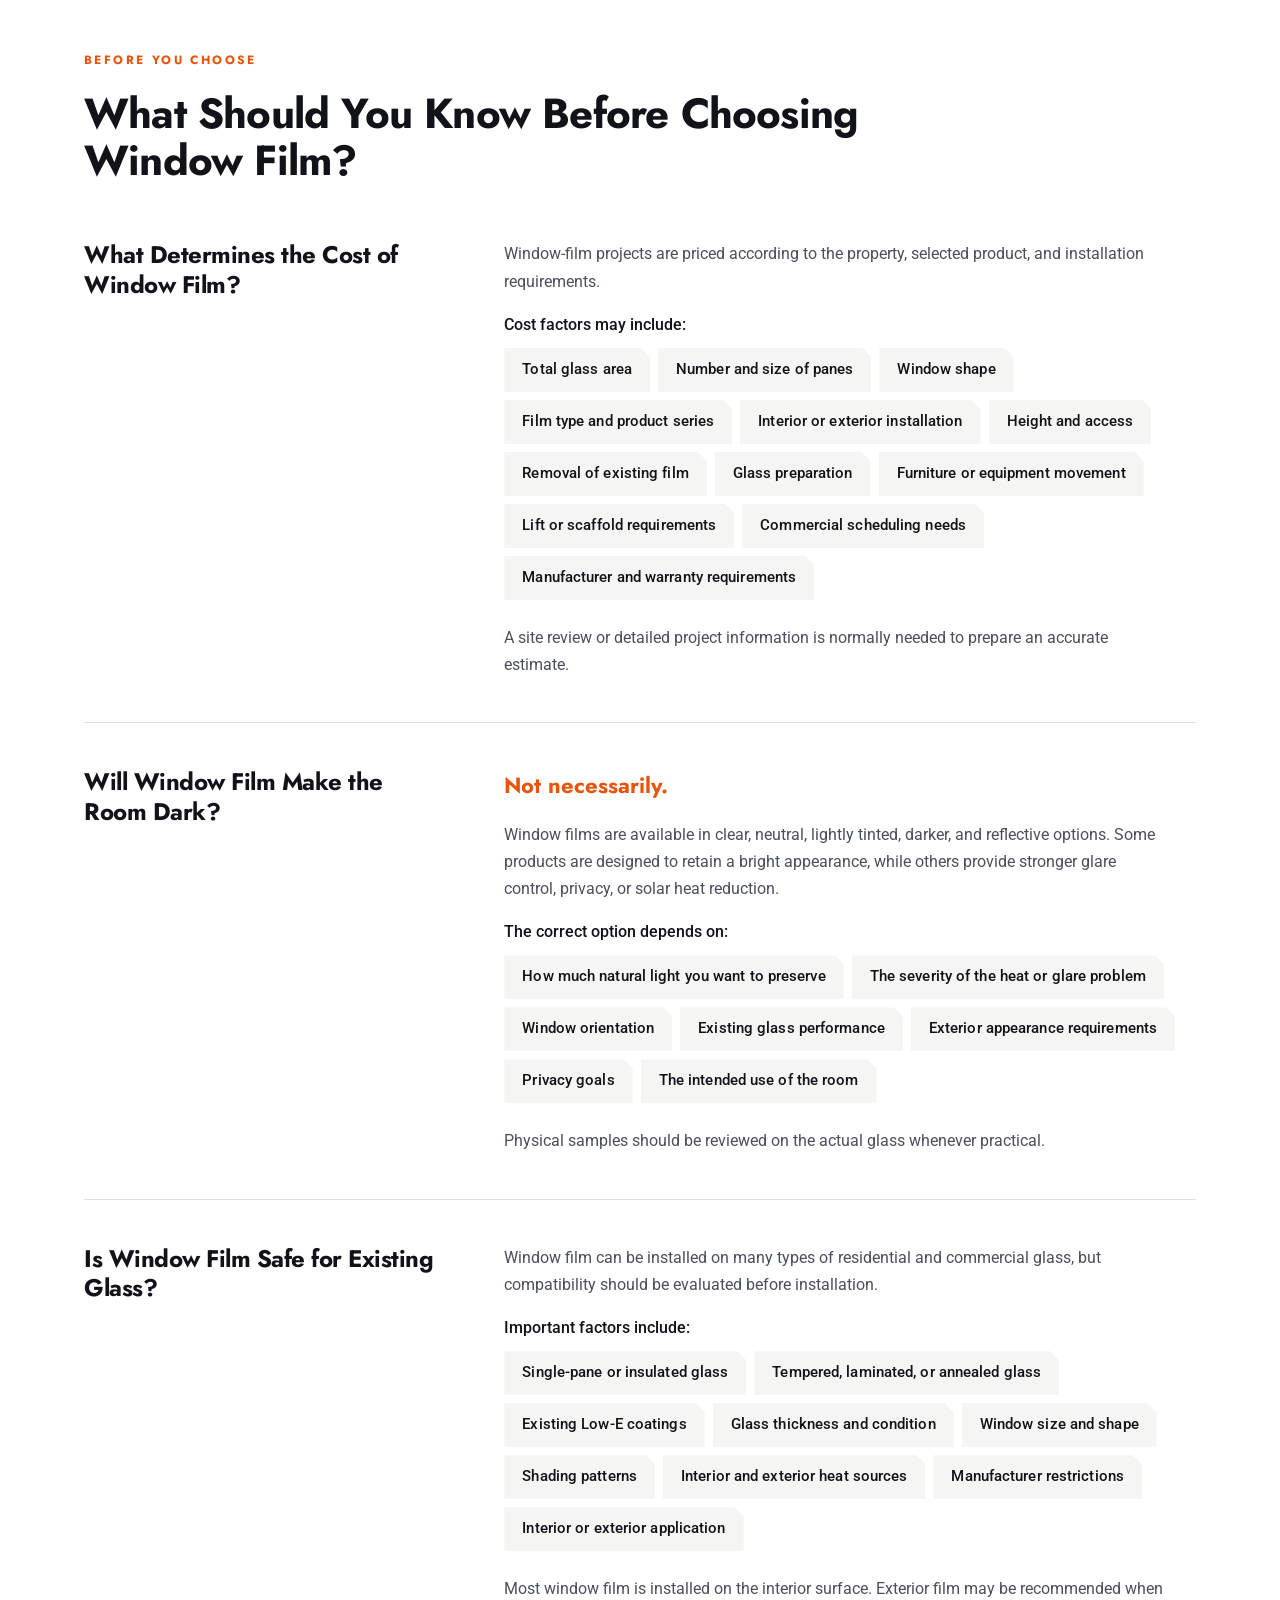
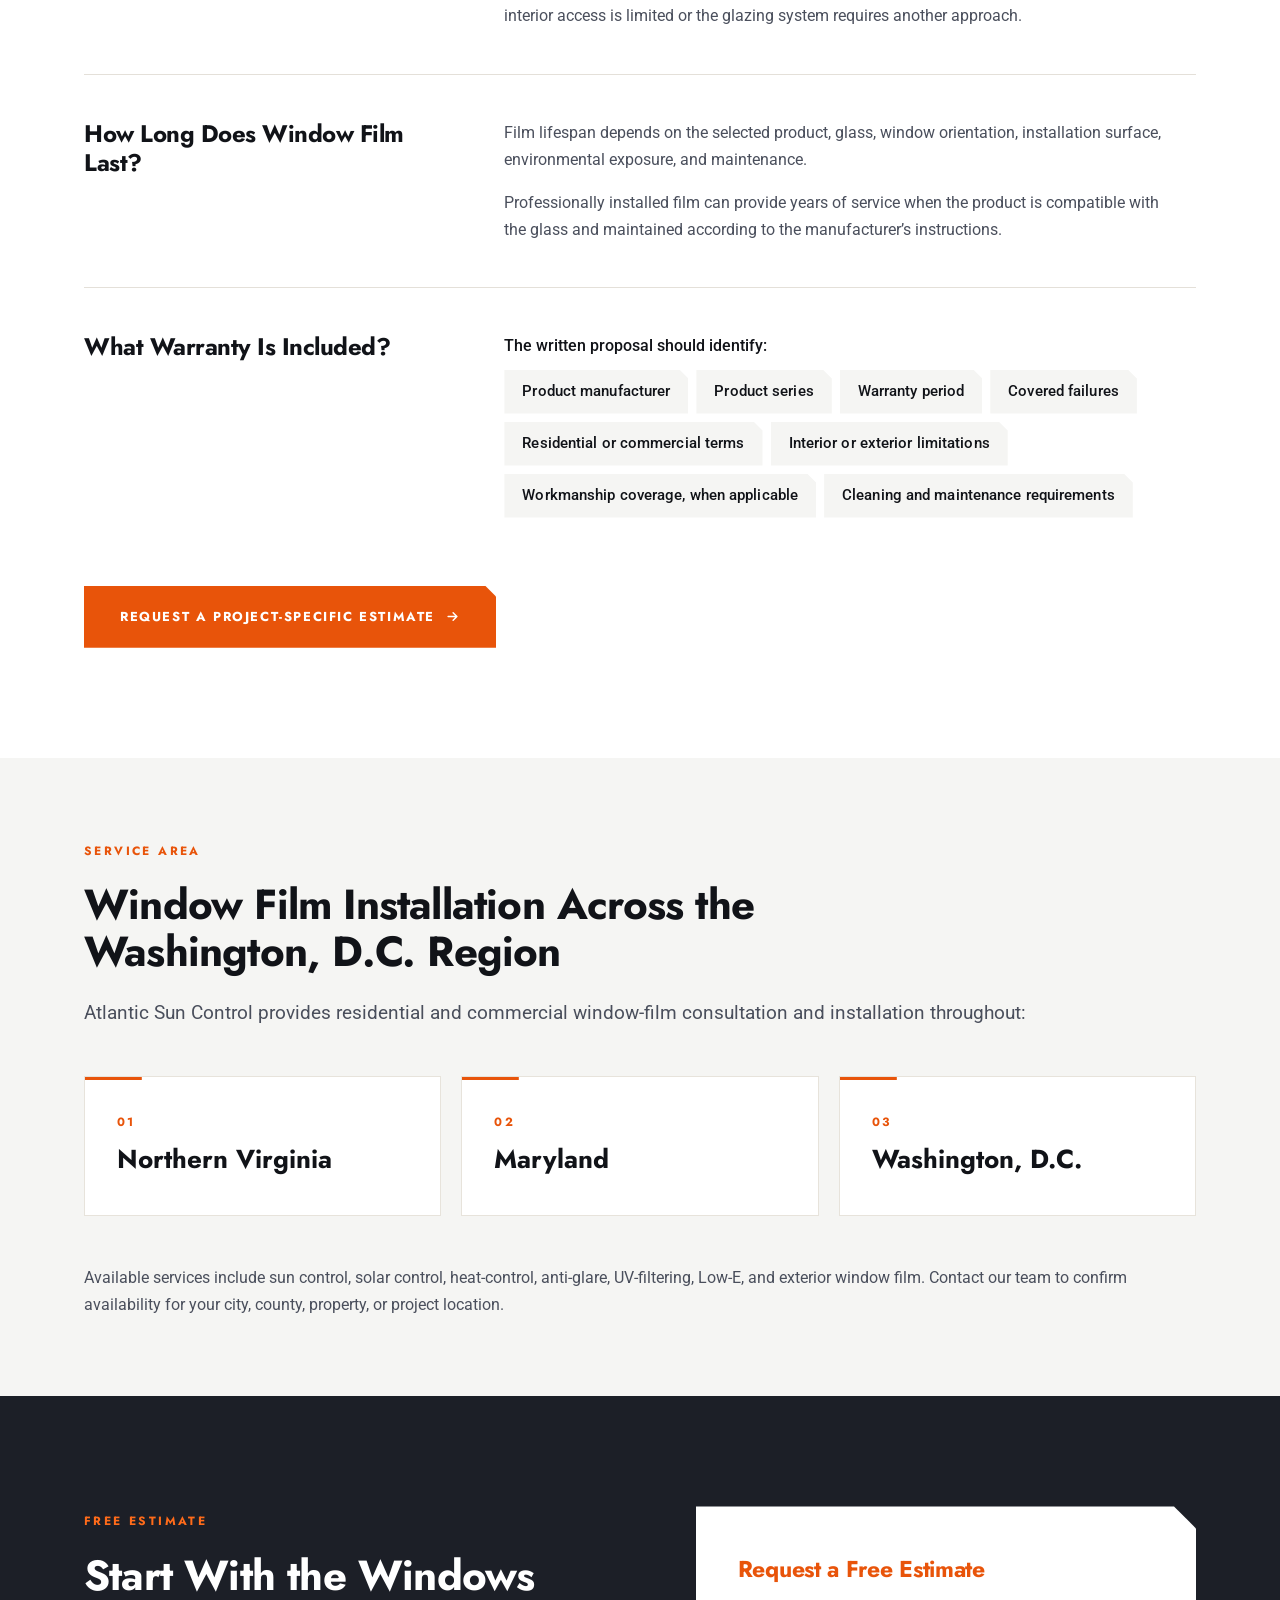
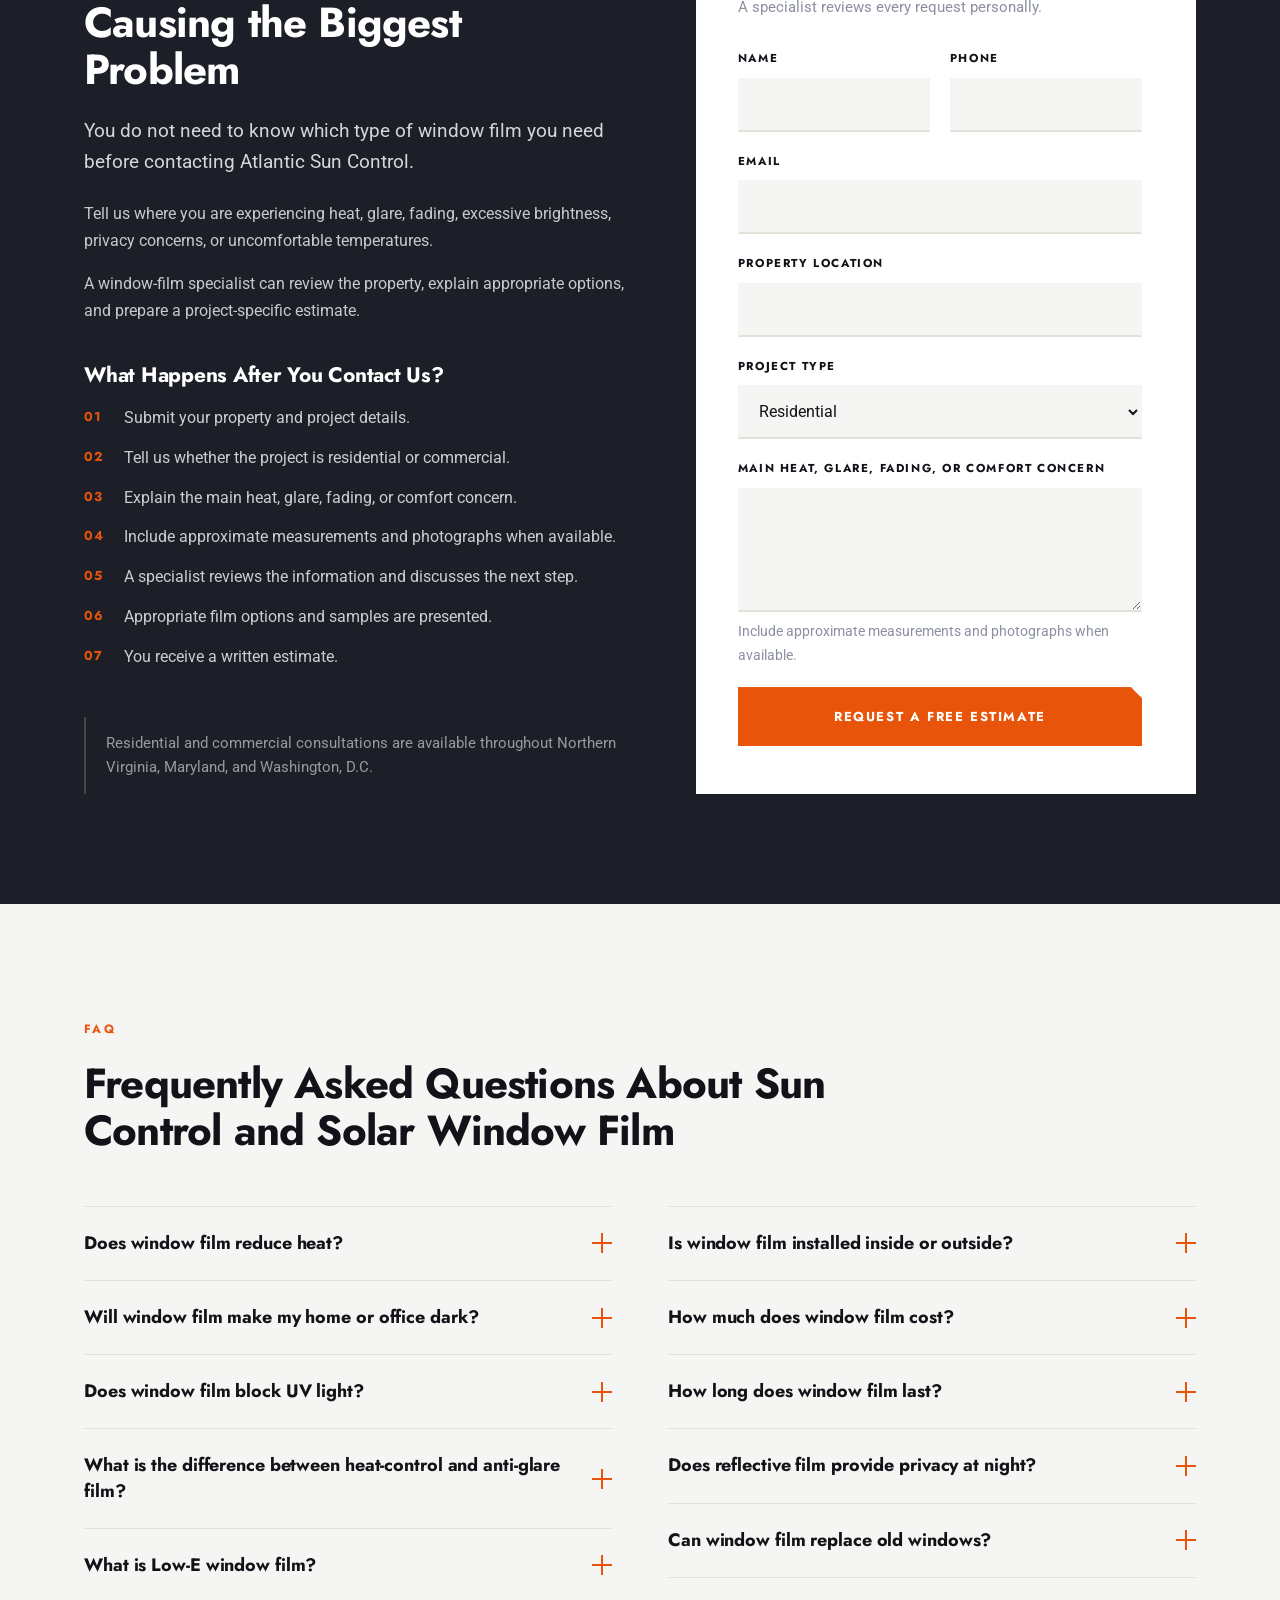
==== commit 0a684a77: "Reduce hero top padding further" ====
--- a/index.html
+++ b/index.html
@@ -260,7 +260,7 @@
     linear-gradient(to top,rgba(10,12,18,.85) 0%,rgba(10,12,18,0) 45%);
 }
 .hero-inner{position:relative;width:100%;max-width:var(--shell);margin:0 auto;
-  padding:44px var(--pad) 24px;}
+  padding:32px var(--pad) 24px;}
 .hero h1{font-size:clamp(30px,3.8vw,46px);line-height:1.06;letter-spacing:-1.2px;color:#fff;max-width:22ch;}
 .hero h1 .line{display:inline;}
 .hero h1 .sub{display:block;font-size:.44em;line-height:1.3;letter-spacing:-.2px;
@@ -763,7 +763,7 @@
   .nav-links{display:none;}
   .nav-burger{display:flex;}
   .hero{min-height:auto;}
-  .hero-inner{padding:42px var(--pad) 24px;}
+  .hero-inner{padding:32px var(--pad) 24px;}
   .hero-scroll{display:none;}
   .facts-inner{grid-template-columns:1fr 1fr;padding:0 var(--pad);}
   .facts-inner div{padding:22px 20px 22px 0;}
@@ -800,7 +800,7 @@
   :root{--pad:20px;}
   .band{padding:60px 0;}
   .band--tight{padding:48px 0;}
-  .hero-inner{padding:34px var(--pad) 22px;}
+  .hero-inner{padding:26px var(--pad) 22px;}
   .hero h1{letter-spacing:-1px;}
   .btn svg{display:none;}
   .hero-lead{font-size:17px;}
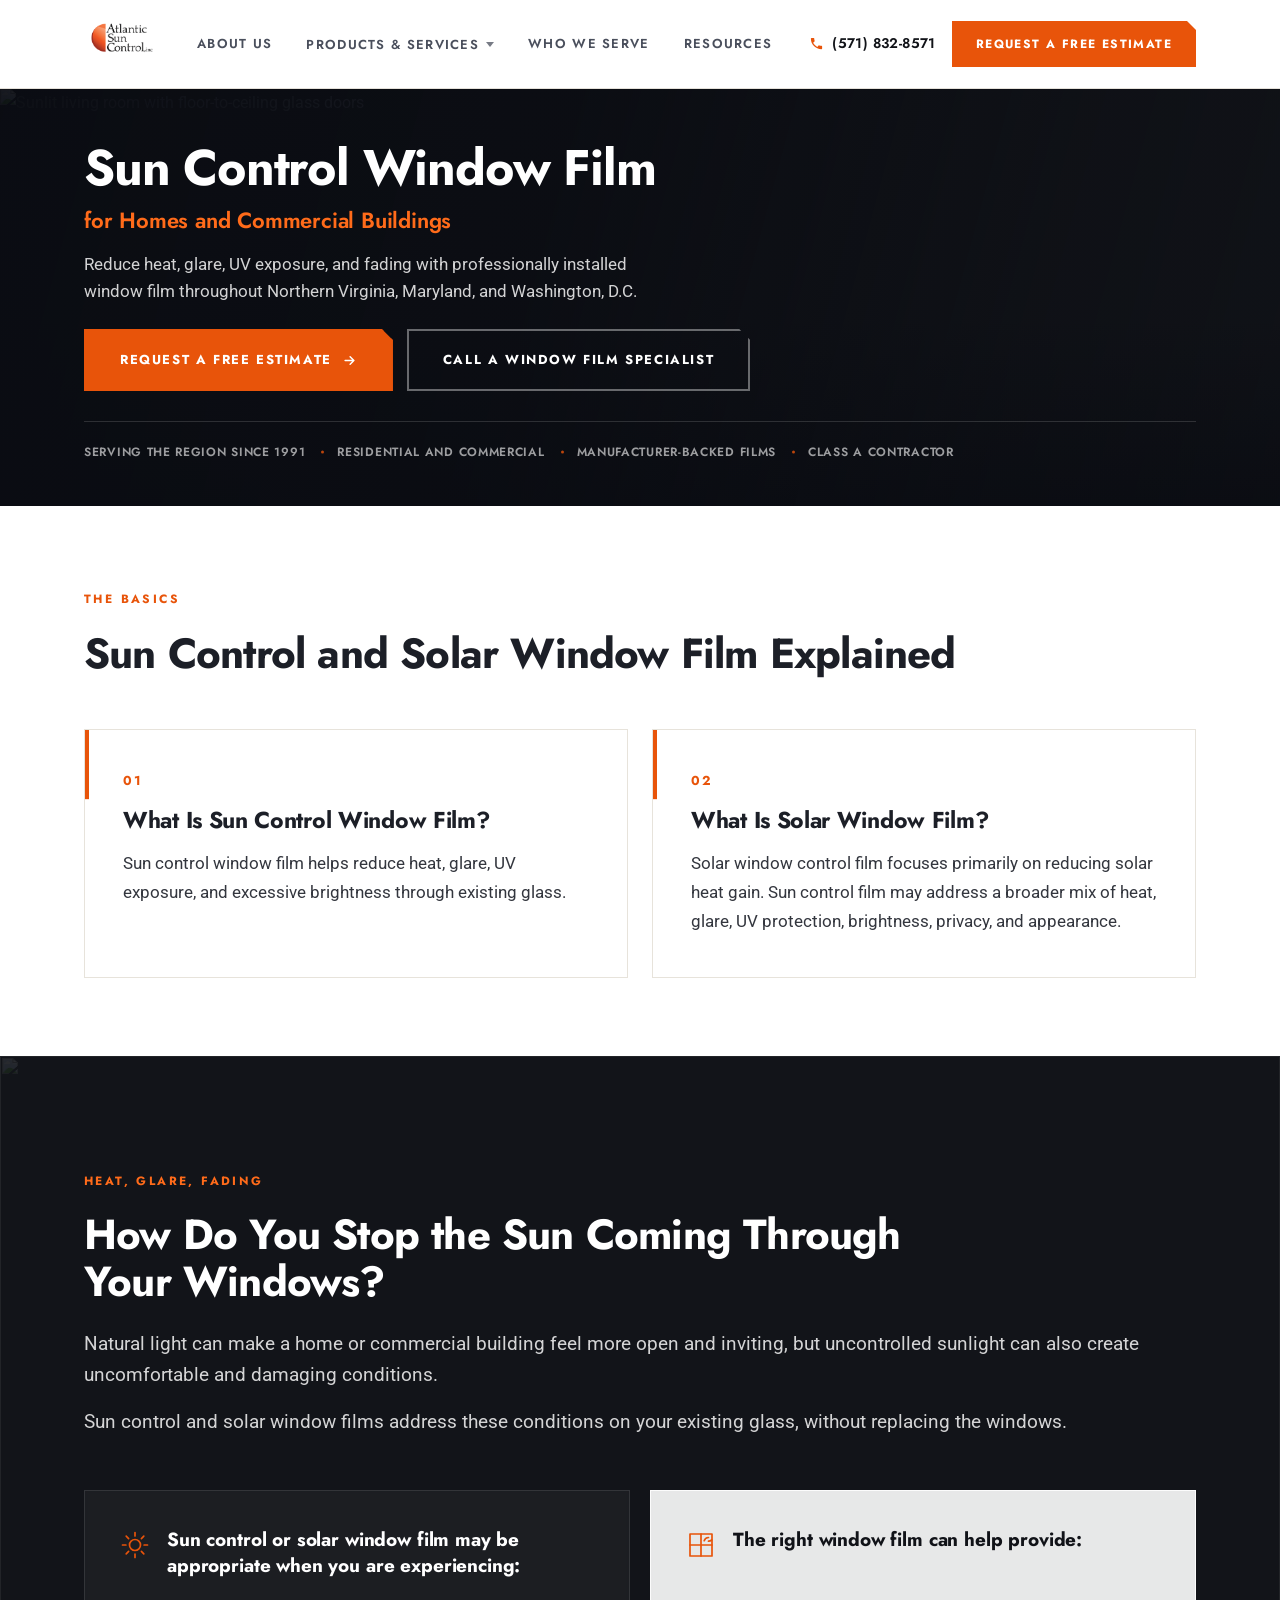
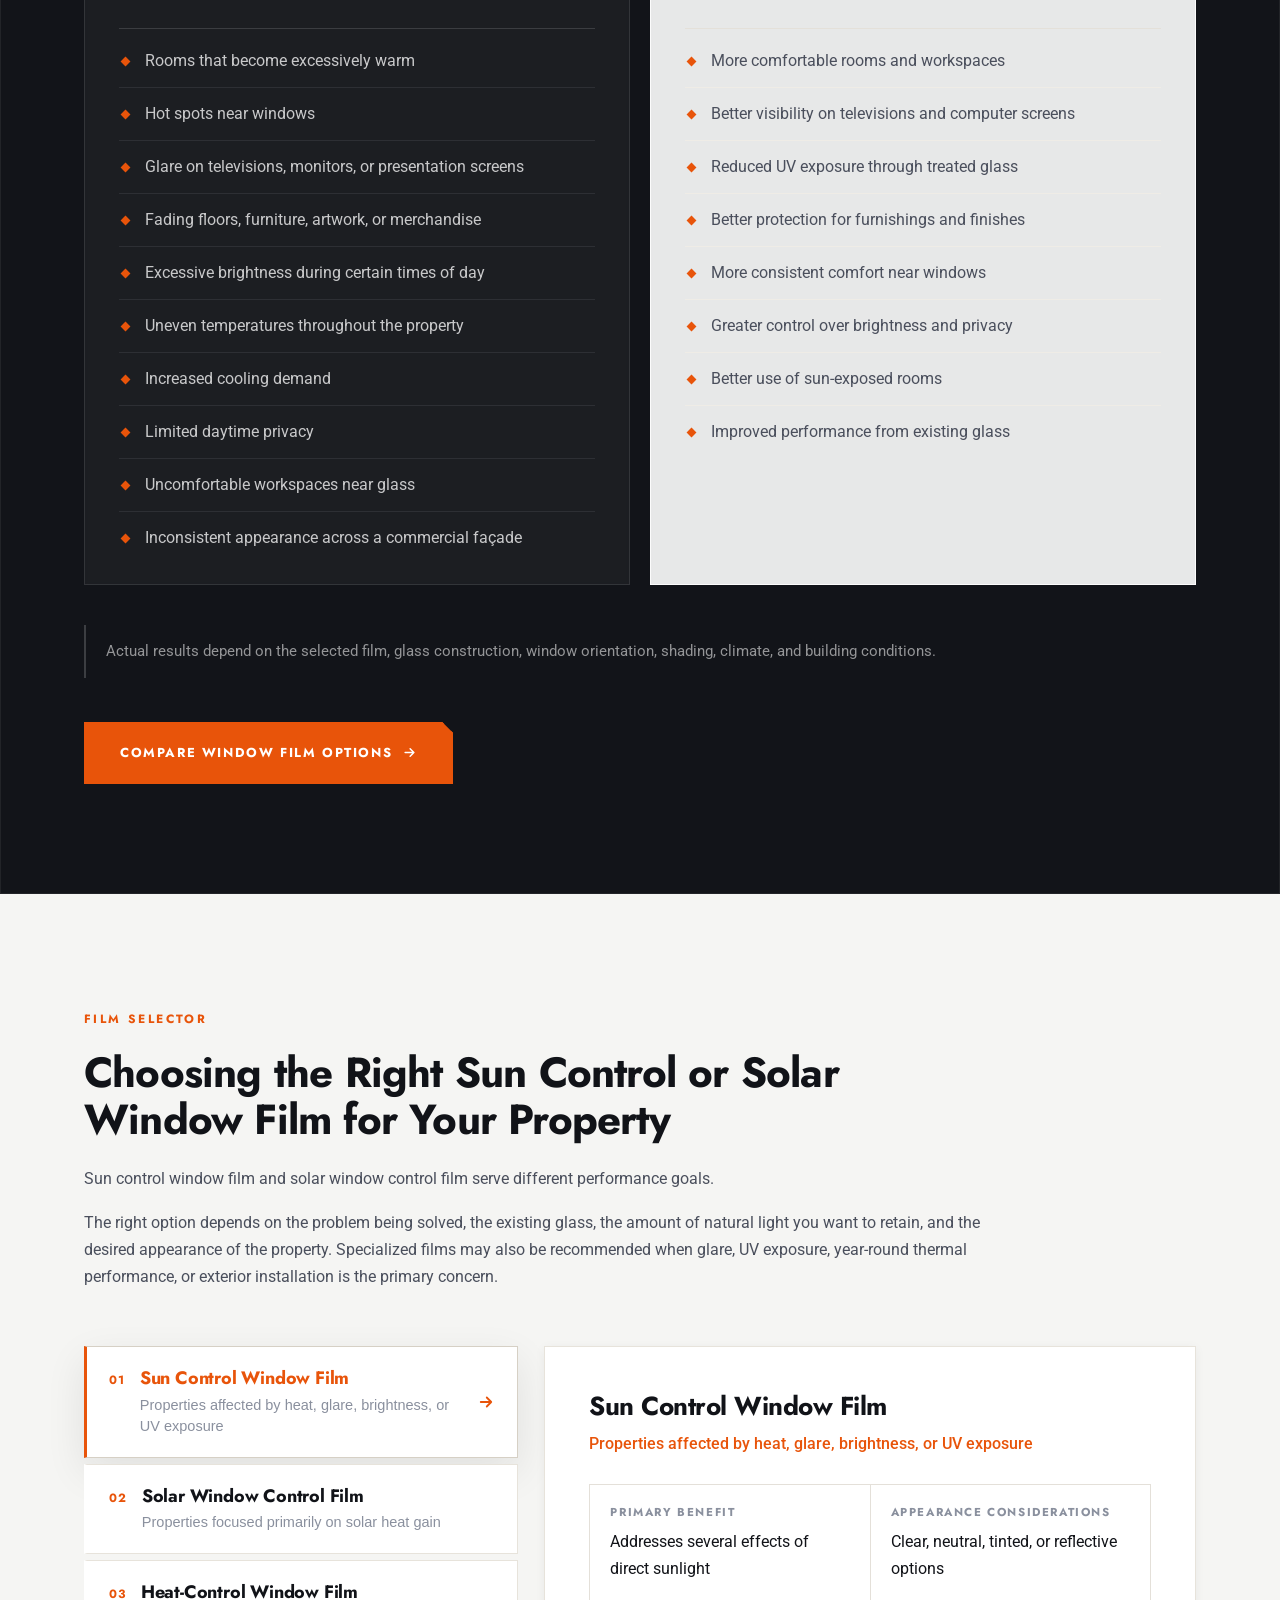
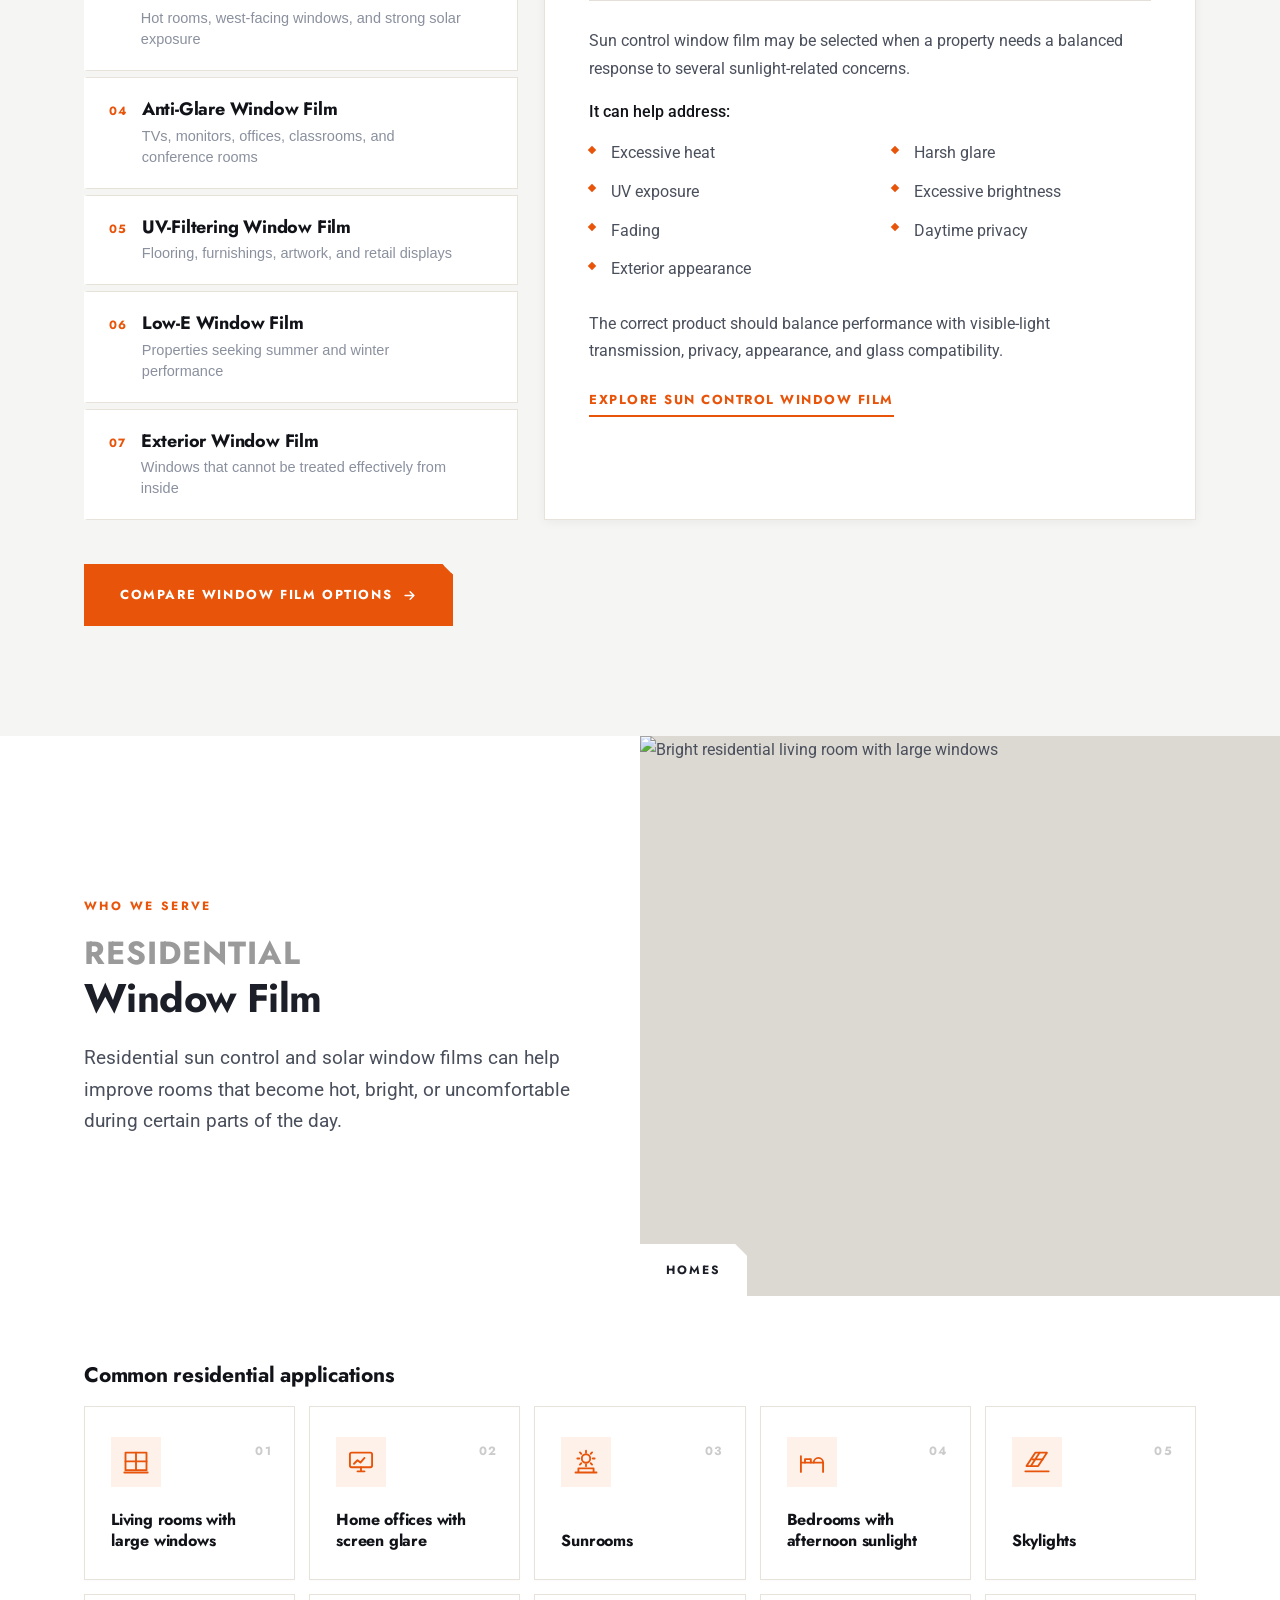
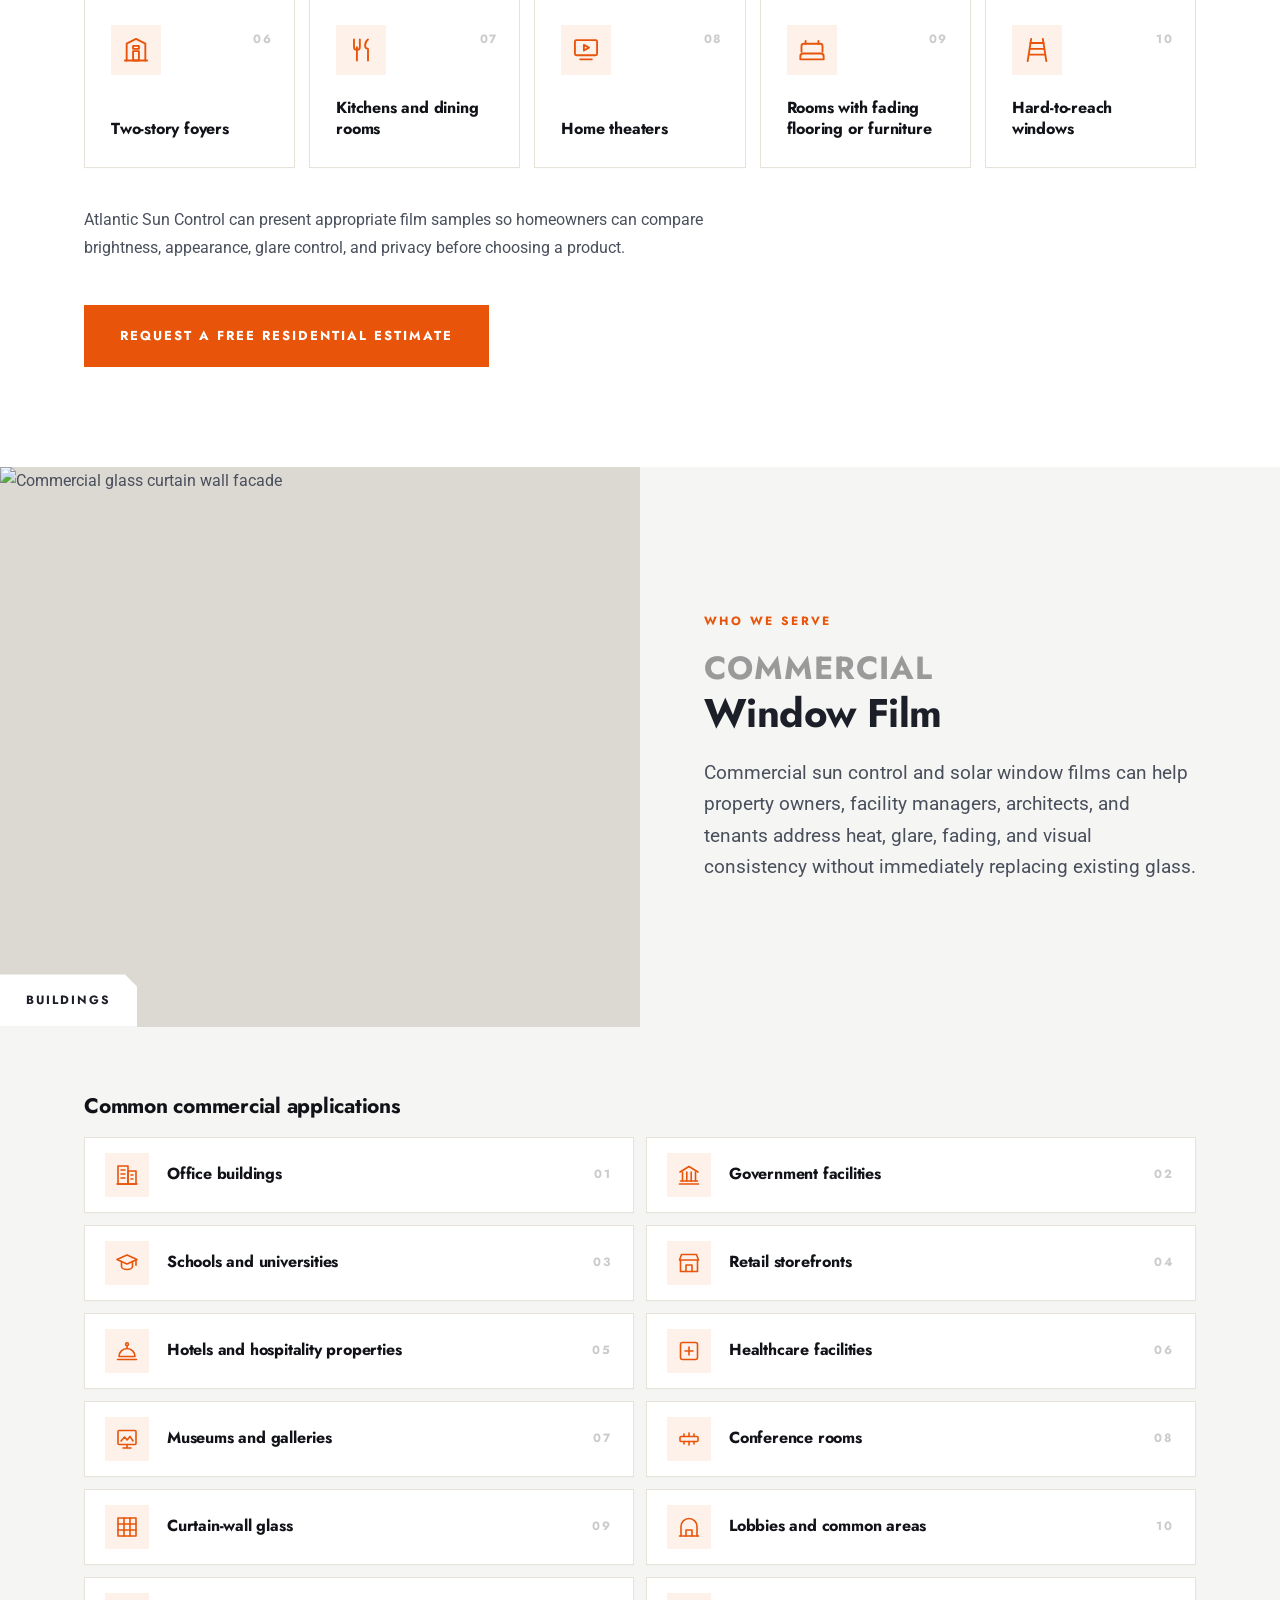
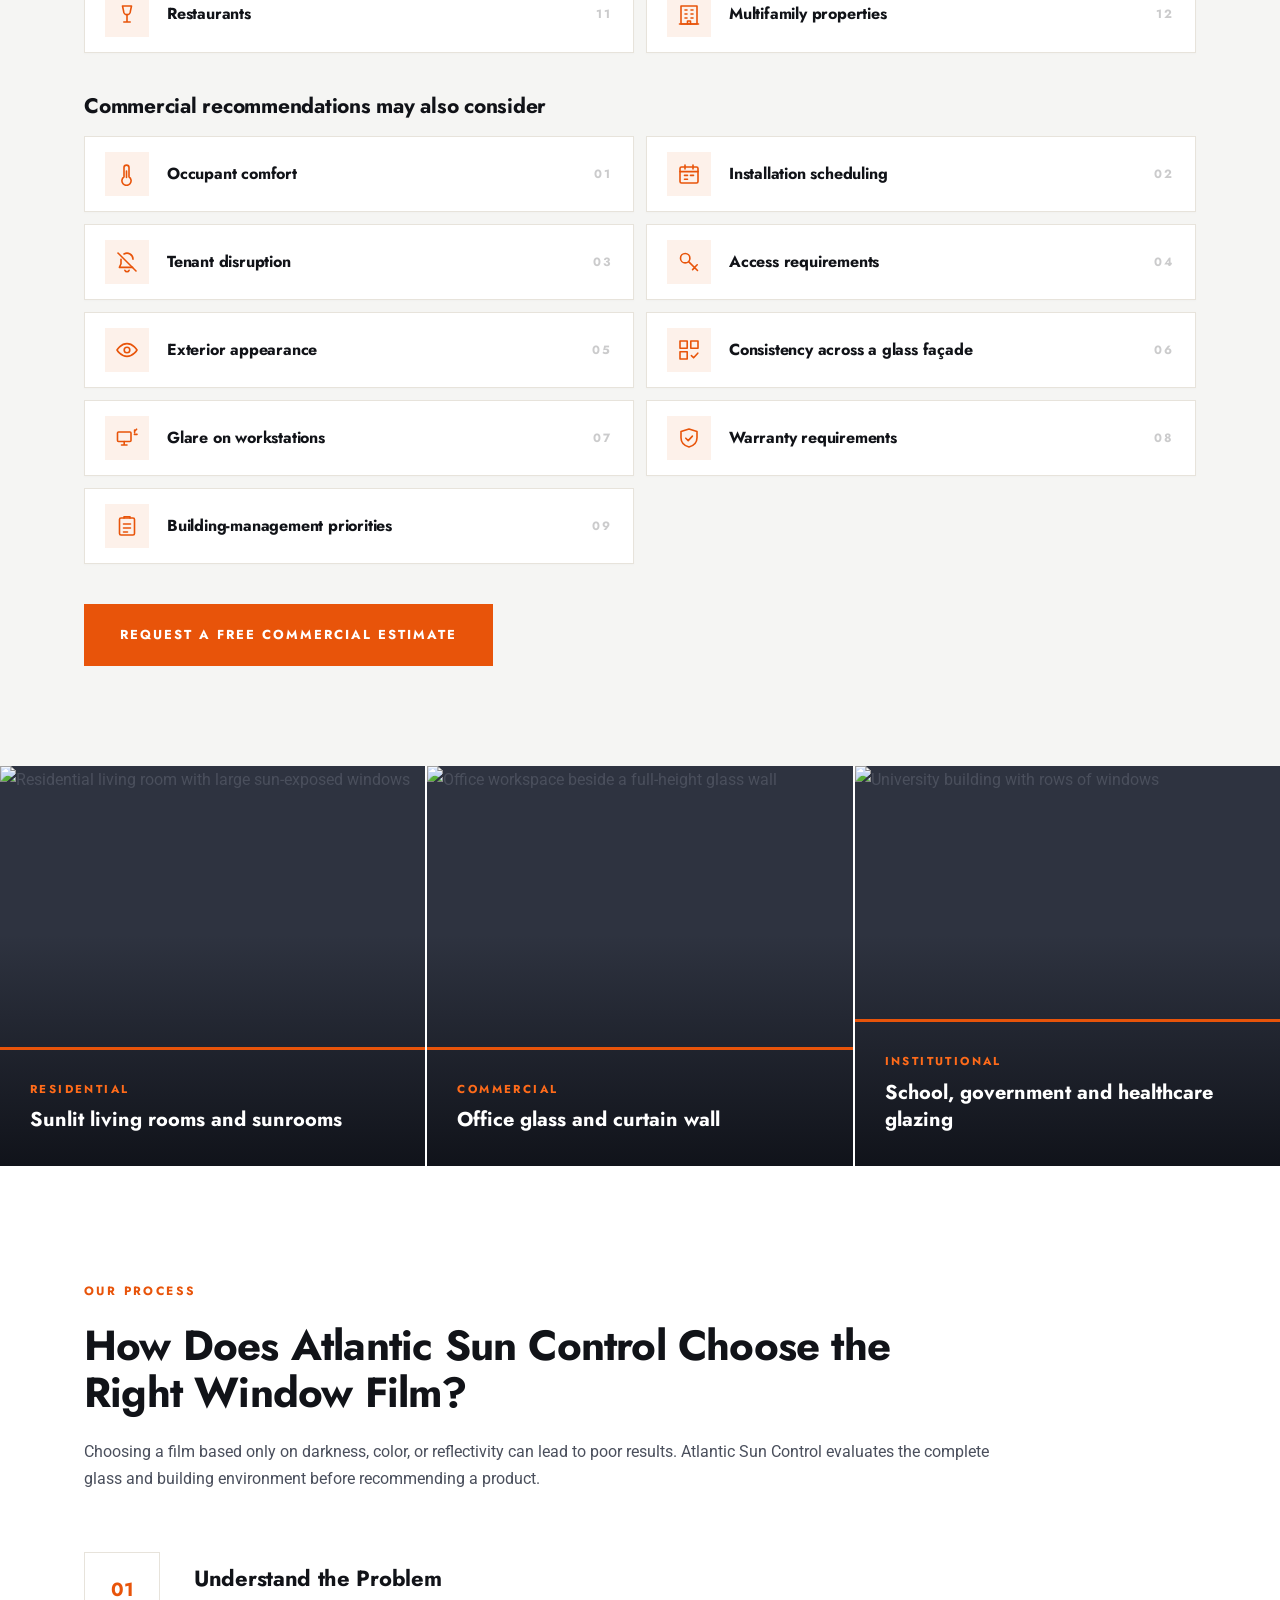
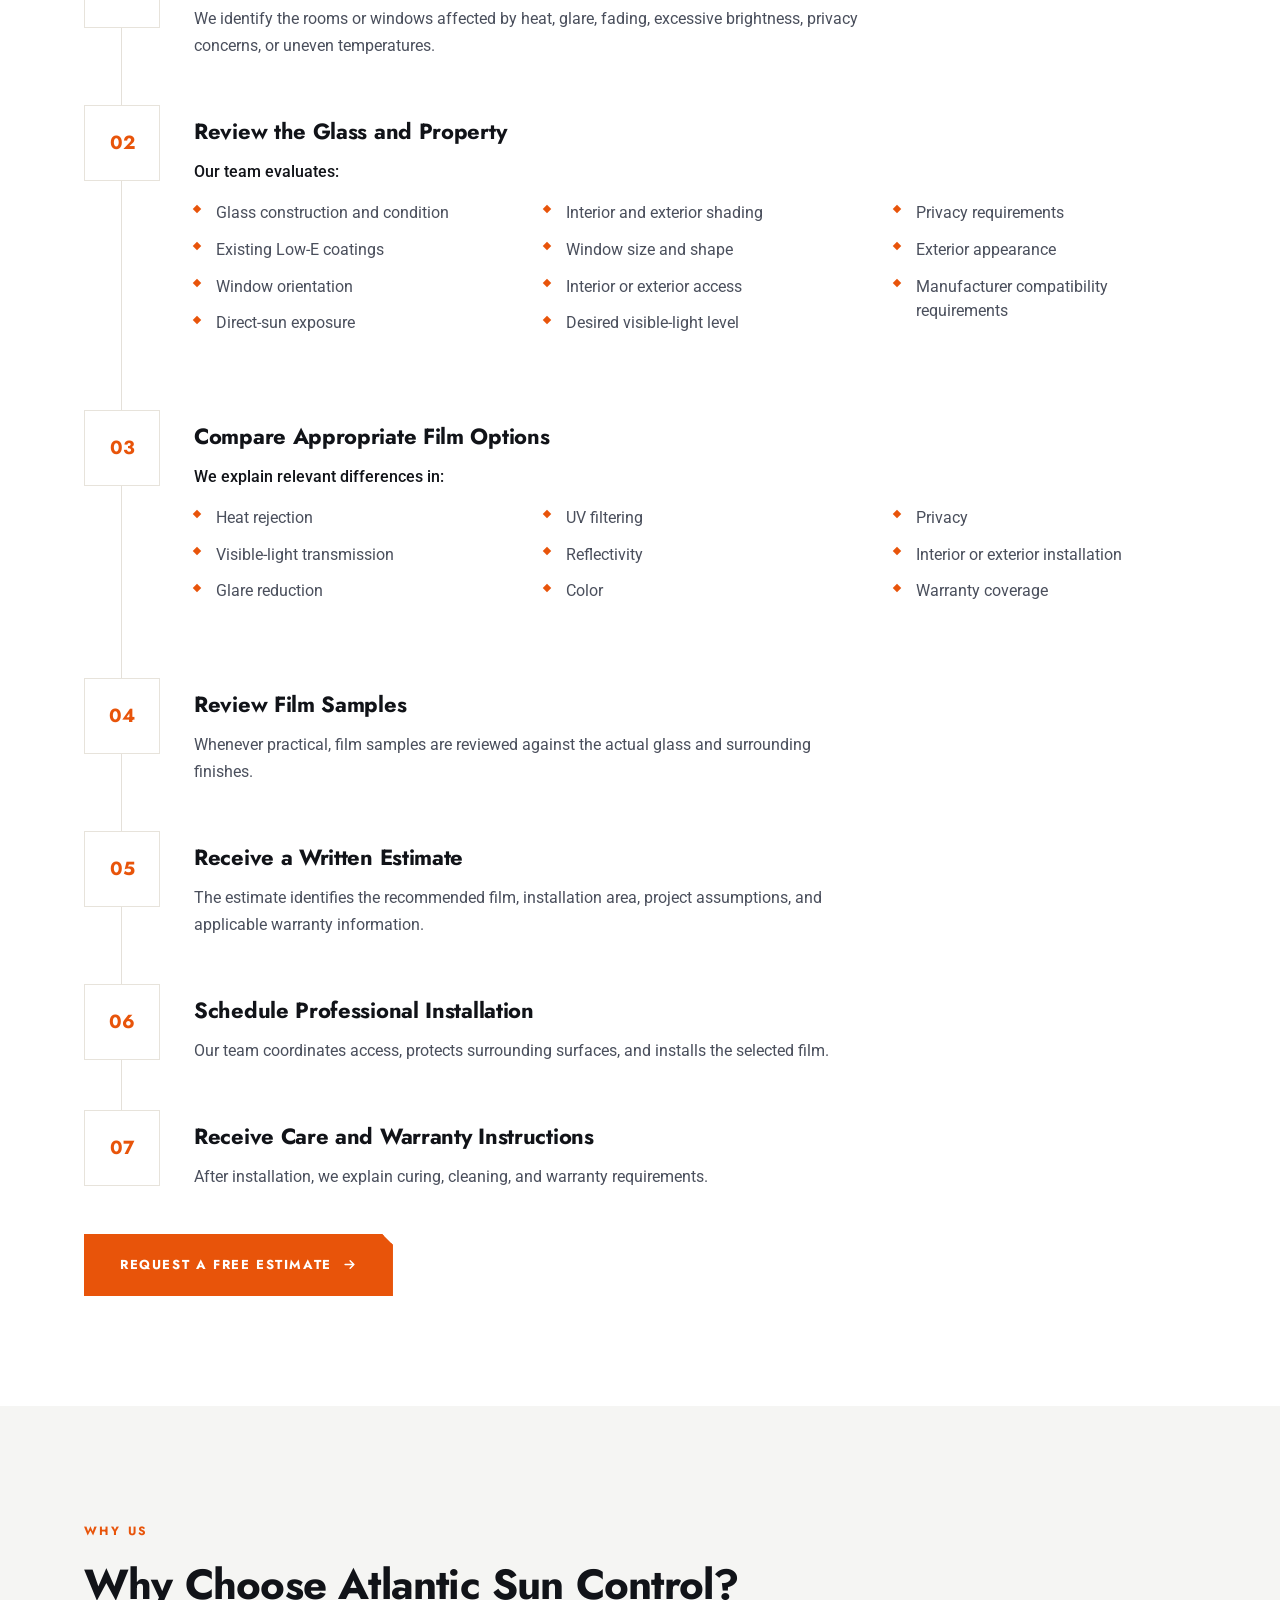
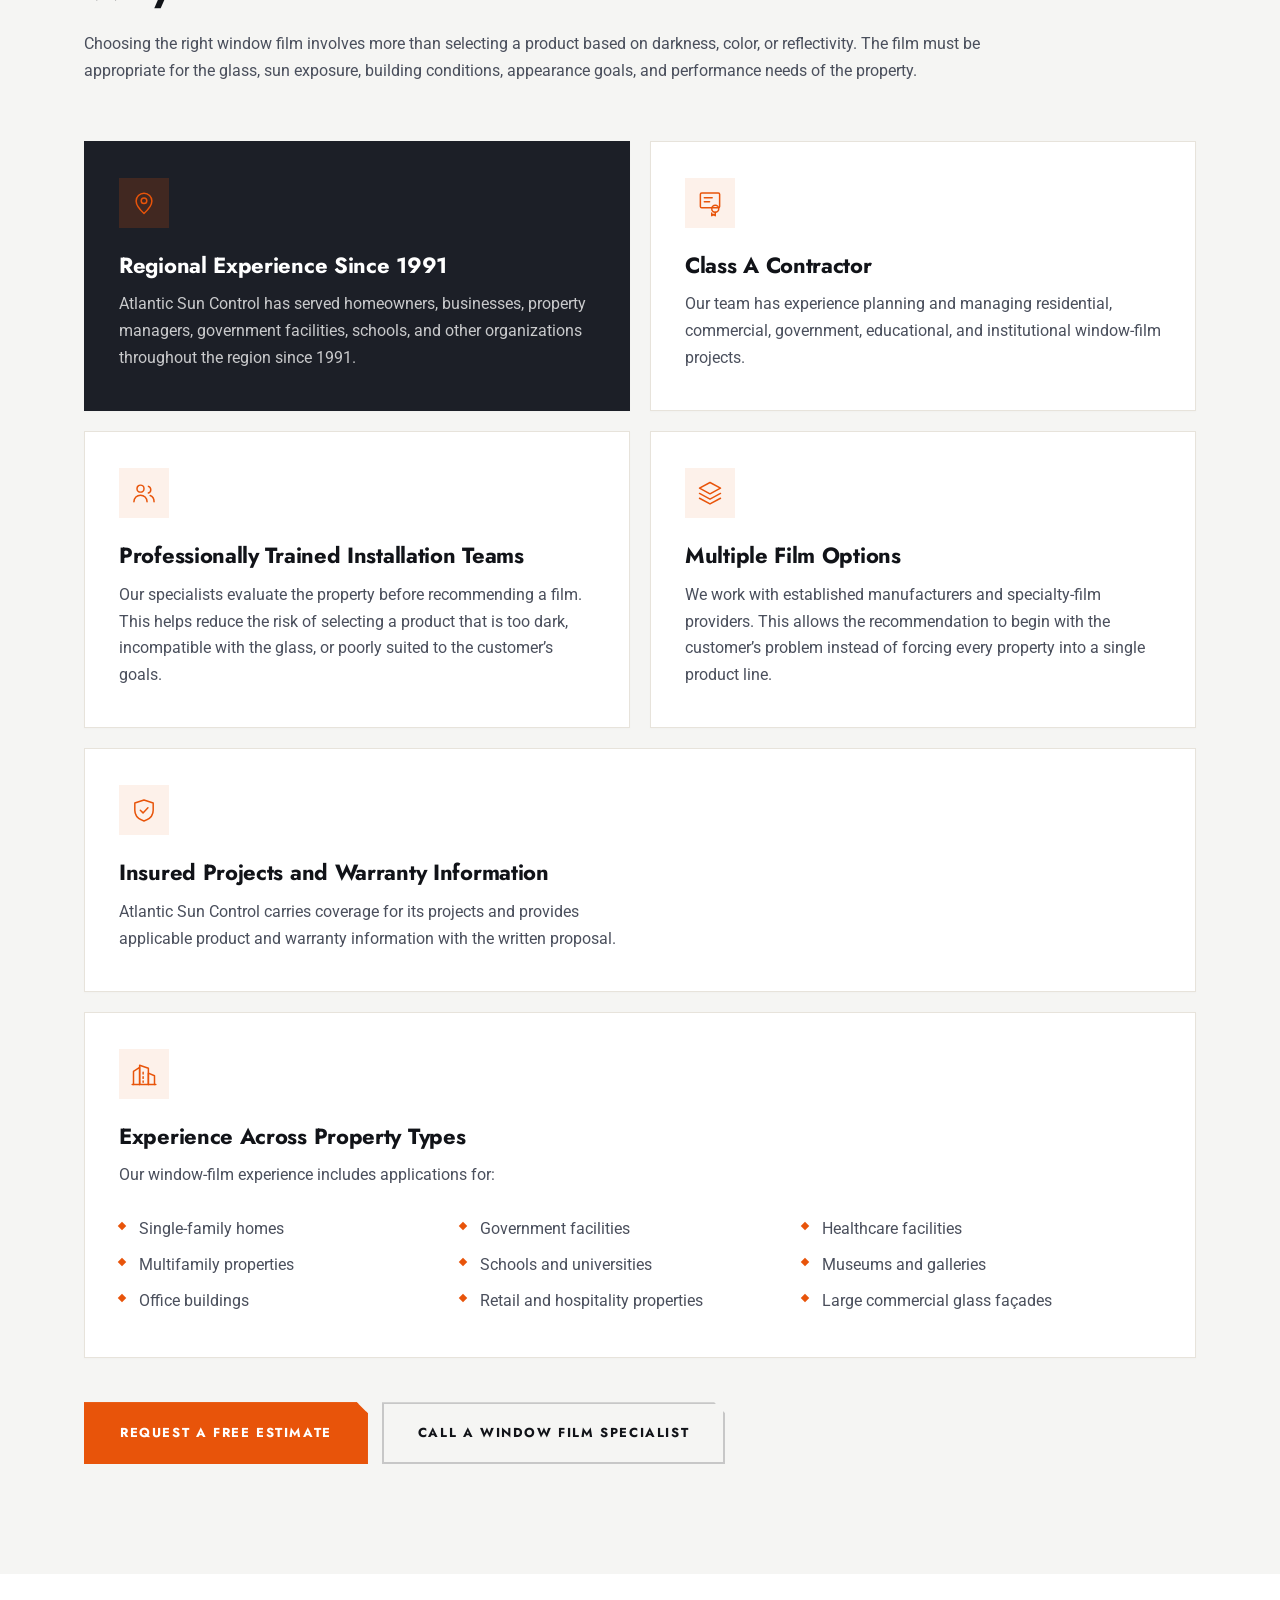
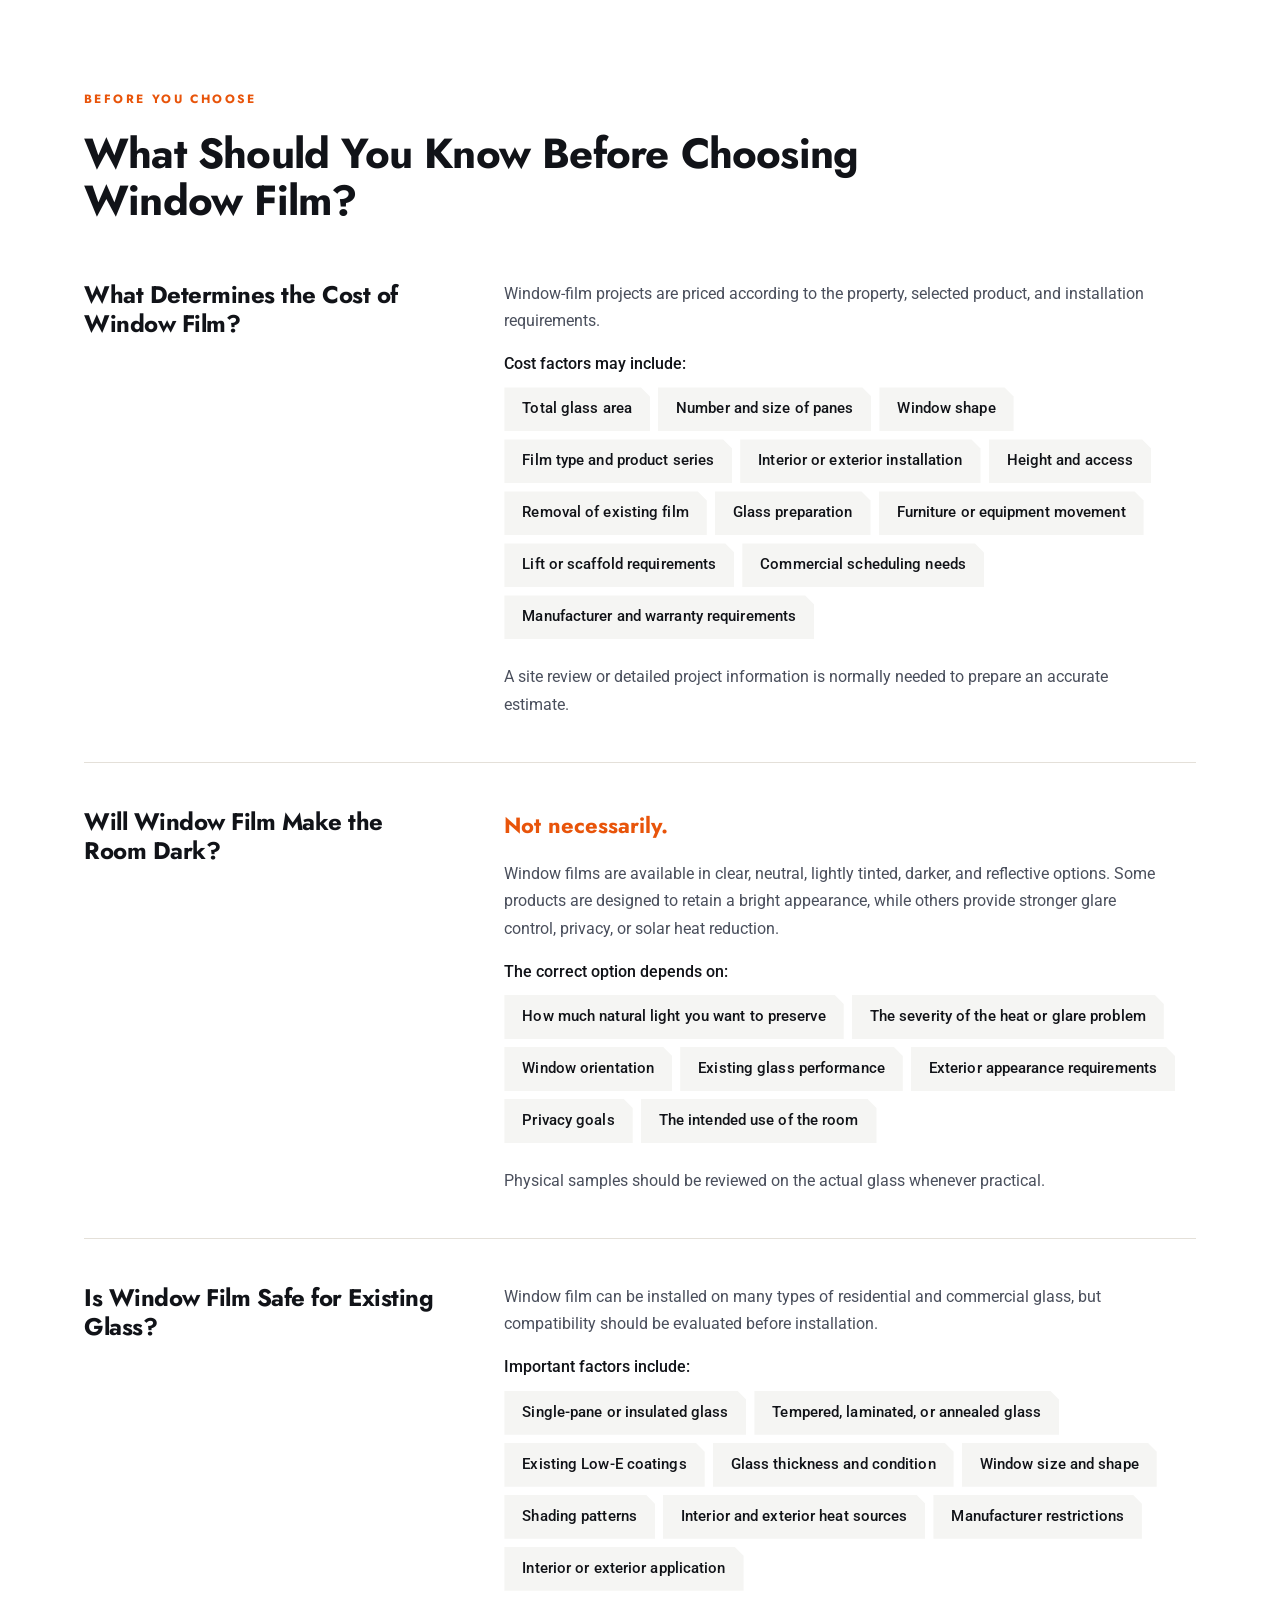
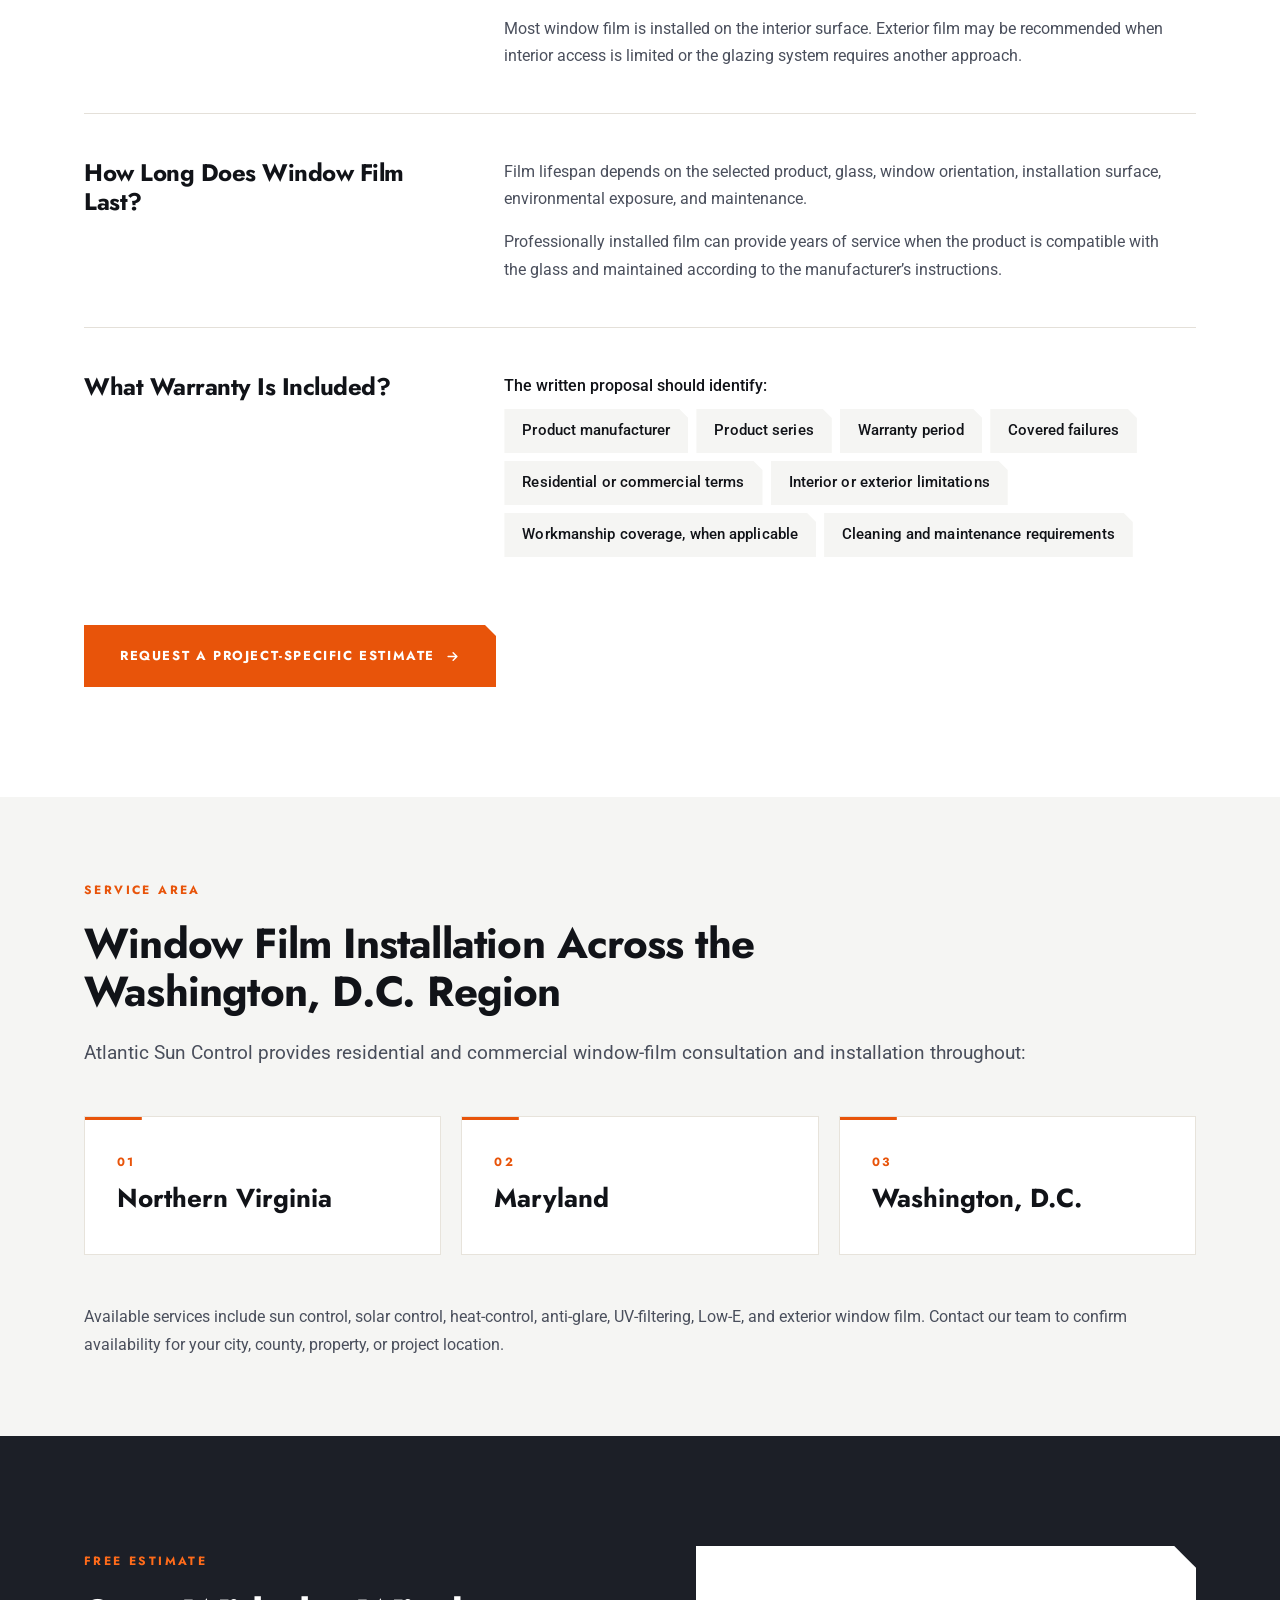
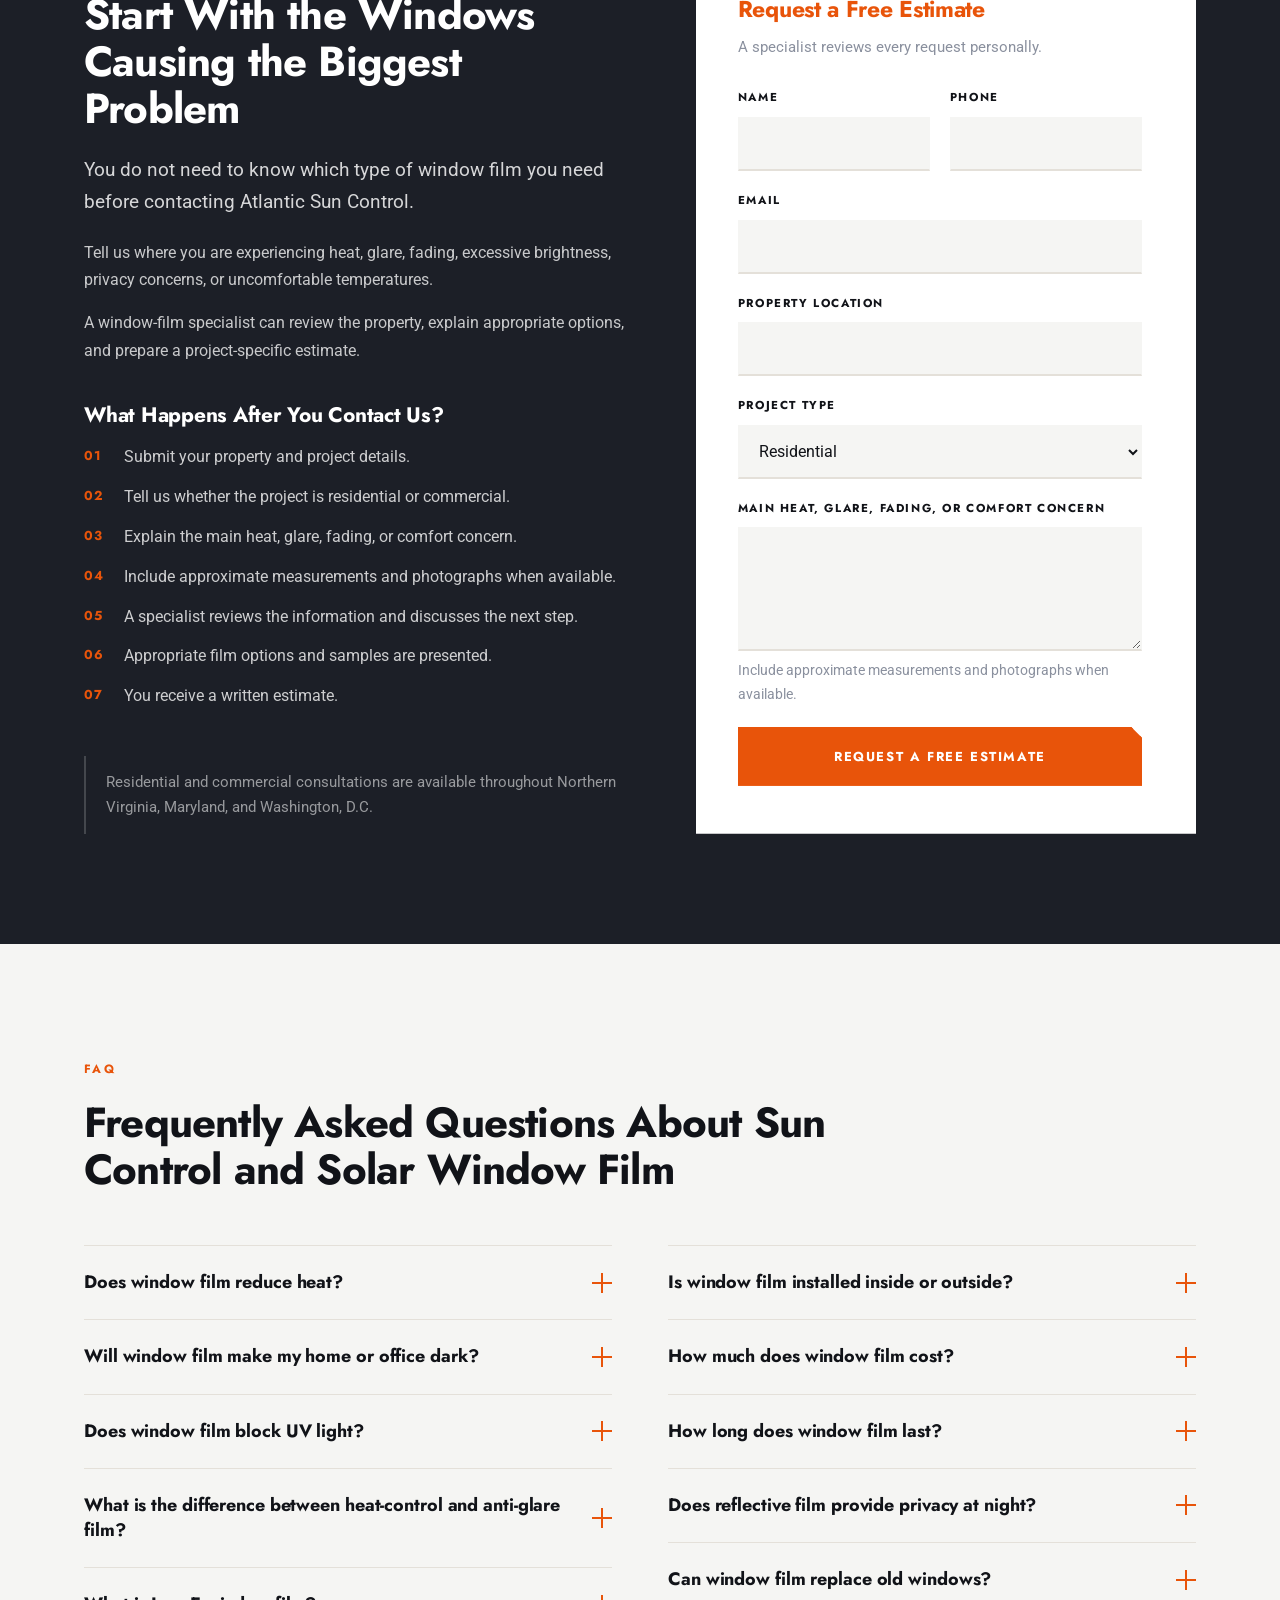
==== commit 24768da9: "Increase hero padding and bump title size by 4px" ====
--- a/index.html
+++ b/index.html
@@ -260,8 +260,8 @@
     linear-gradient(to top,rgba(10,12,18,.85) 0%,rgba(10,12,18,0) 45%);
 }
 .hero-inner{position:relative;width:100%;max-width:var(--shell);margin:0 auto;
-  padding:32px var(--pad) 24px;}
-.hero h1{font-size:clamp(30px,3.8vw,46px);line-height:1.06;letter-spacing:-1.2px;color:#fff;max-width:22ch;}
+  padding:52px var(--pad) 44px;}
+.hero h1{font-size:clamp(34px,4vw,50px);line-height:1.06;letter-spacing:-1.2px;color:#fff;max-width:22ch;}
 .hero h1 .line{display:inline;}
 .hero h1 .sub{display:block;font-size:.44em;line-height:1.3;letter-spacing:-.2px;
   color:var(--orange-light);margin-top:12px;font-weight:600;}
@@ -763,7 +763,7 @@
   .nav-links{display:none;}
   .nav-burger{display:flex;}
   .hero{min-height:auto;}
-  .hero-inner{padding:32px var(--pad) 24px;}
+  .hero-inner{padding:48px var(--pad) 40px;}
   .hero-scroll{display:none;}
   .facts-inner{grid-template-columns:1fr 1fr;padding:0 var(--pad);}
   .facts-inner div{padding:22px 20px 22px 0;}
@@ -800,7 +800,7 @@
   :root{--pad:20px;}
   .band{padding:60px 0;}
   .band--tight{padding:48px 0;}
-  .hero-inner{padding:26px var(--pad) 22px;}
+  .hero-inner{padding:40px var(--pad) 34px;}
   .hero h1{letter-spacing:-1px;}
   .btn svg{display:none;}
   .hero-lead{font-size:17px;}
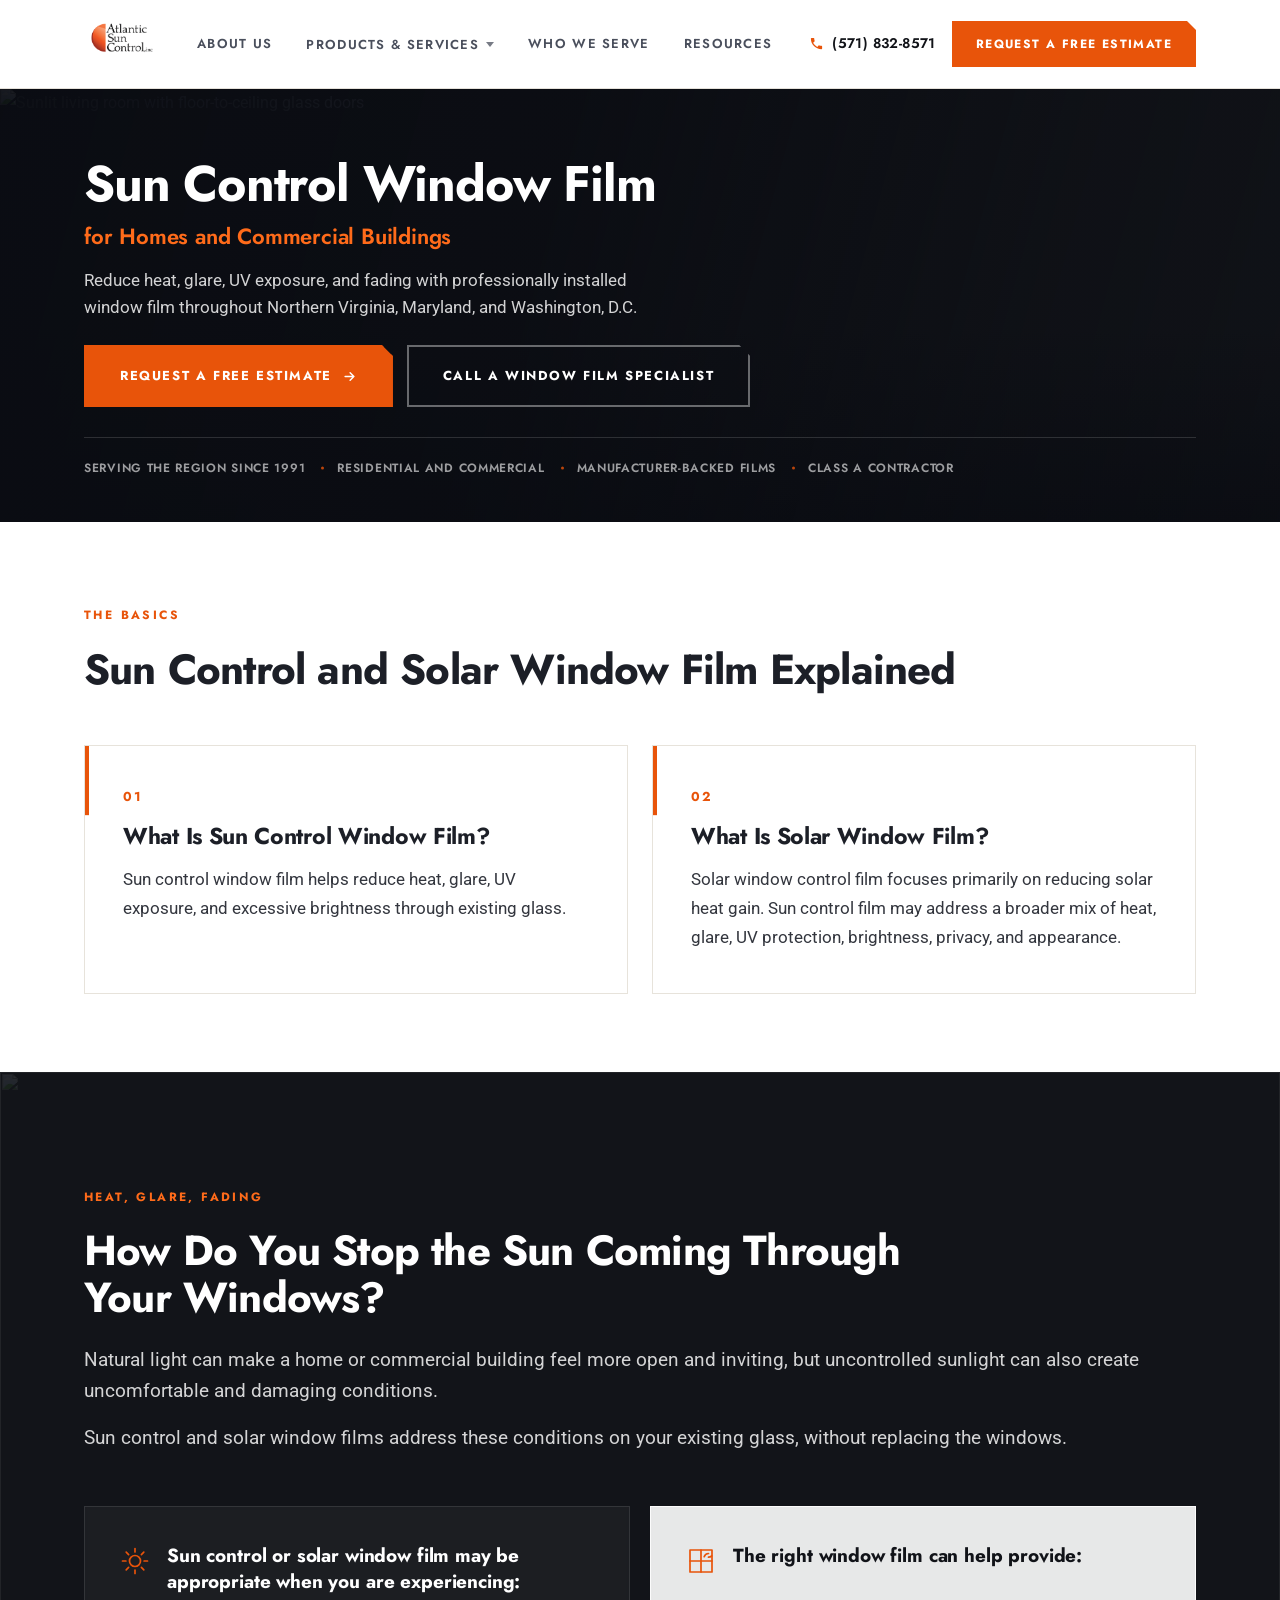
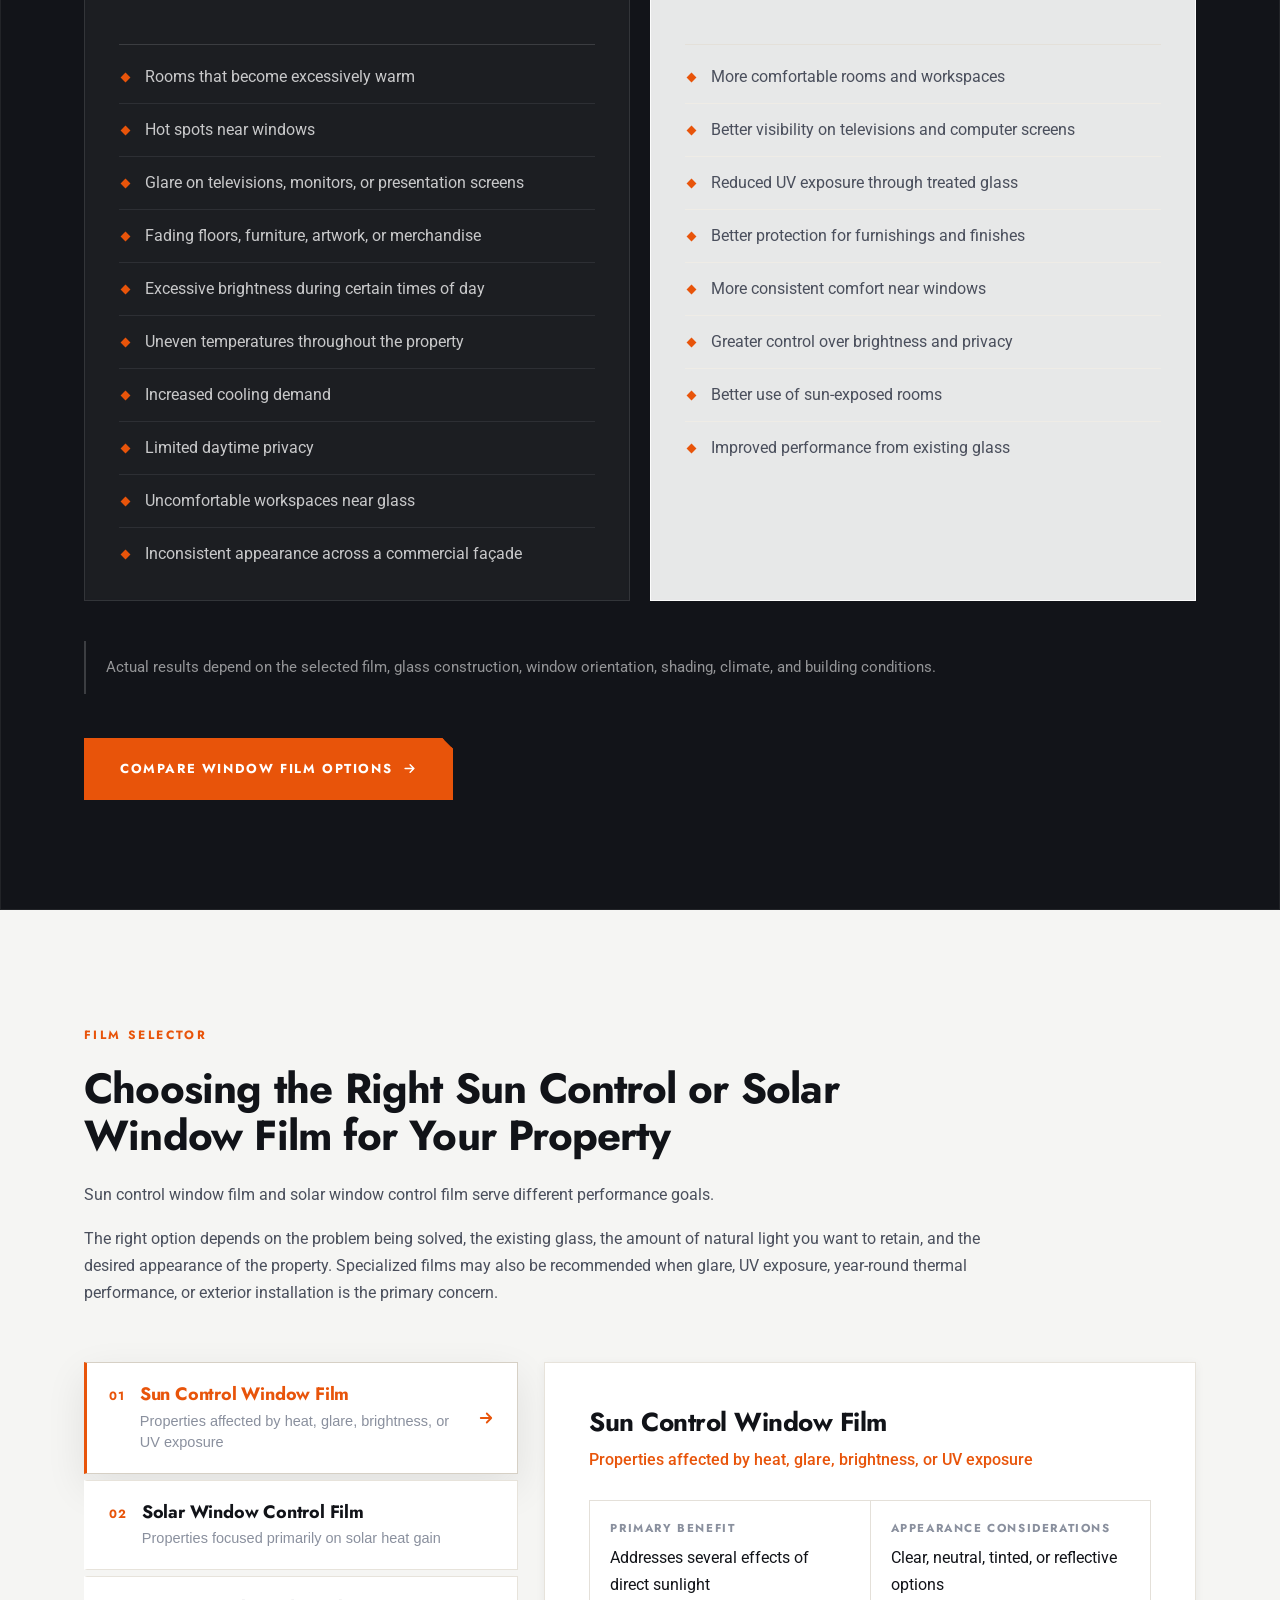
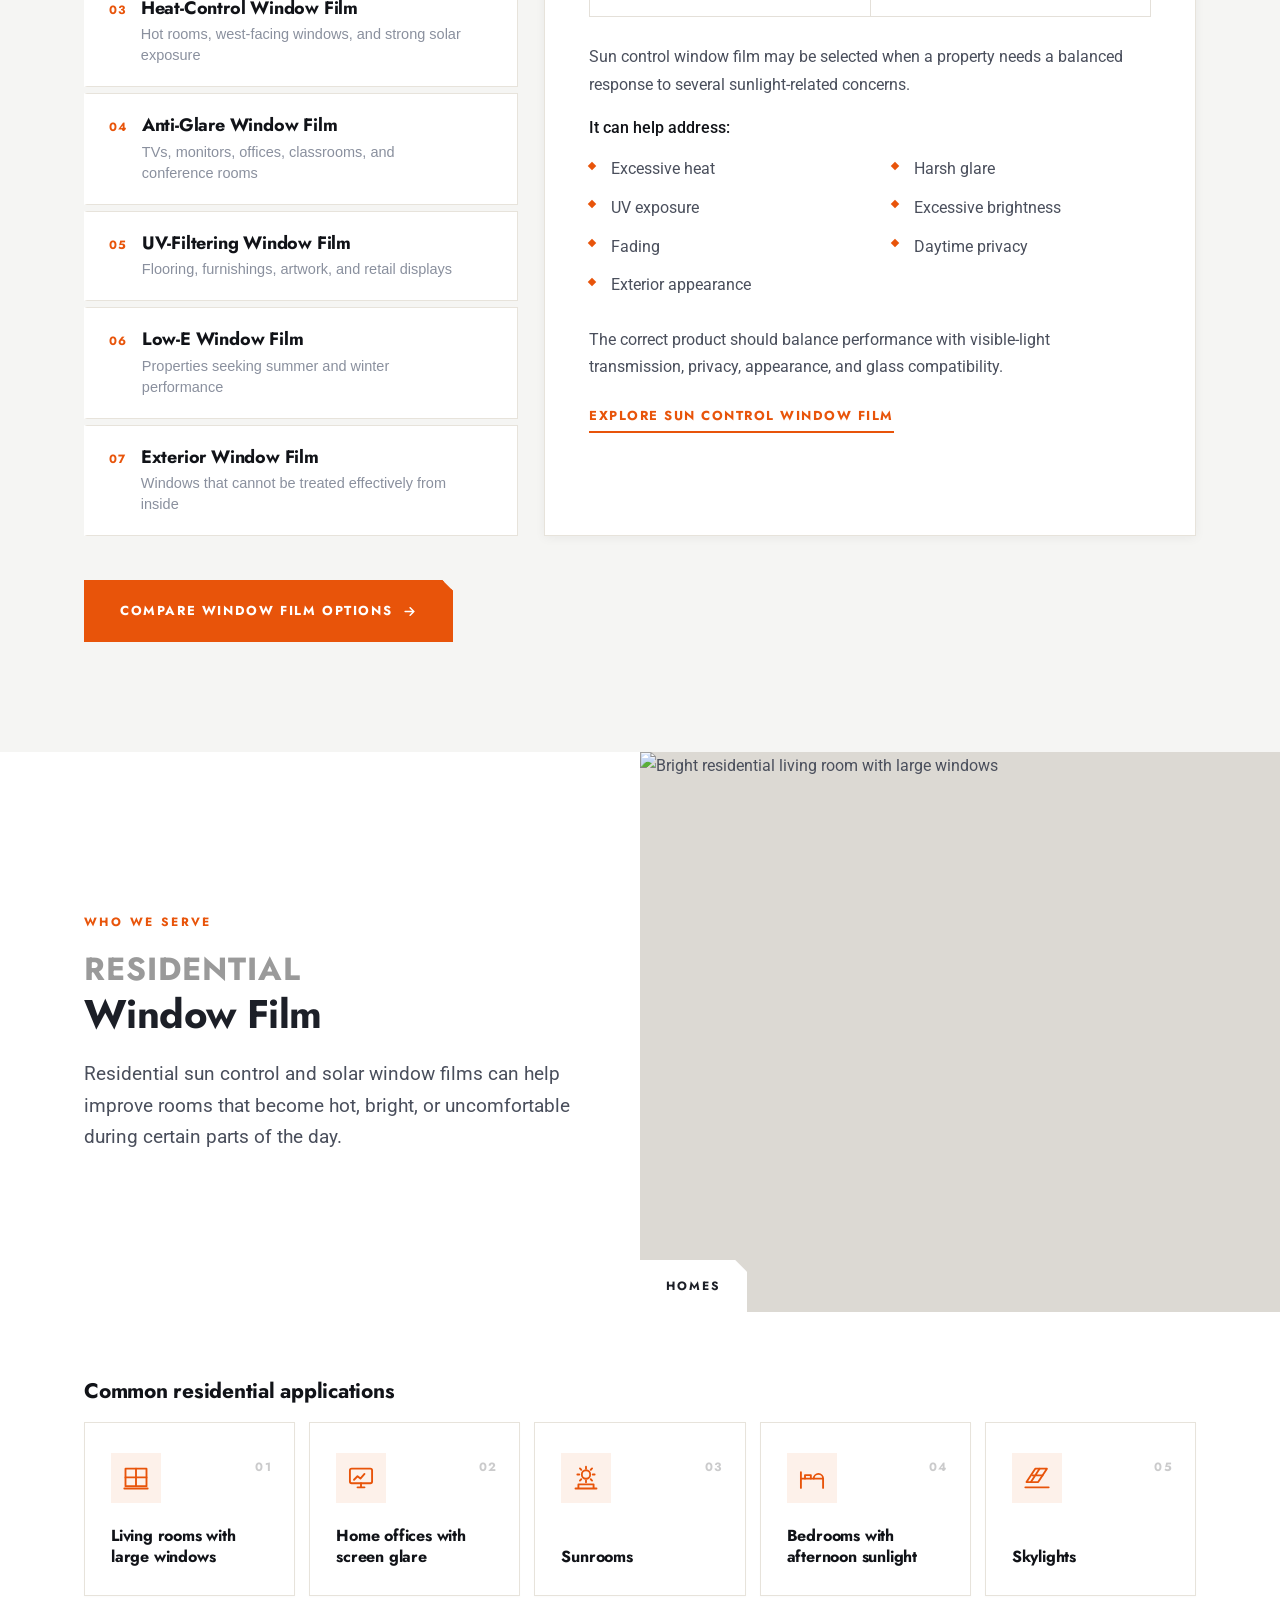
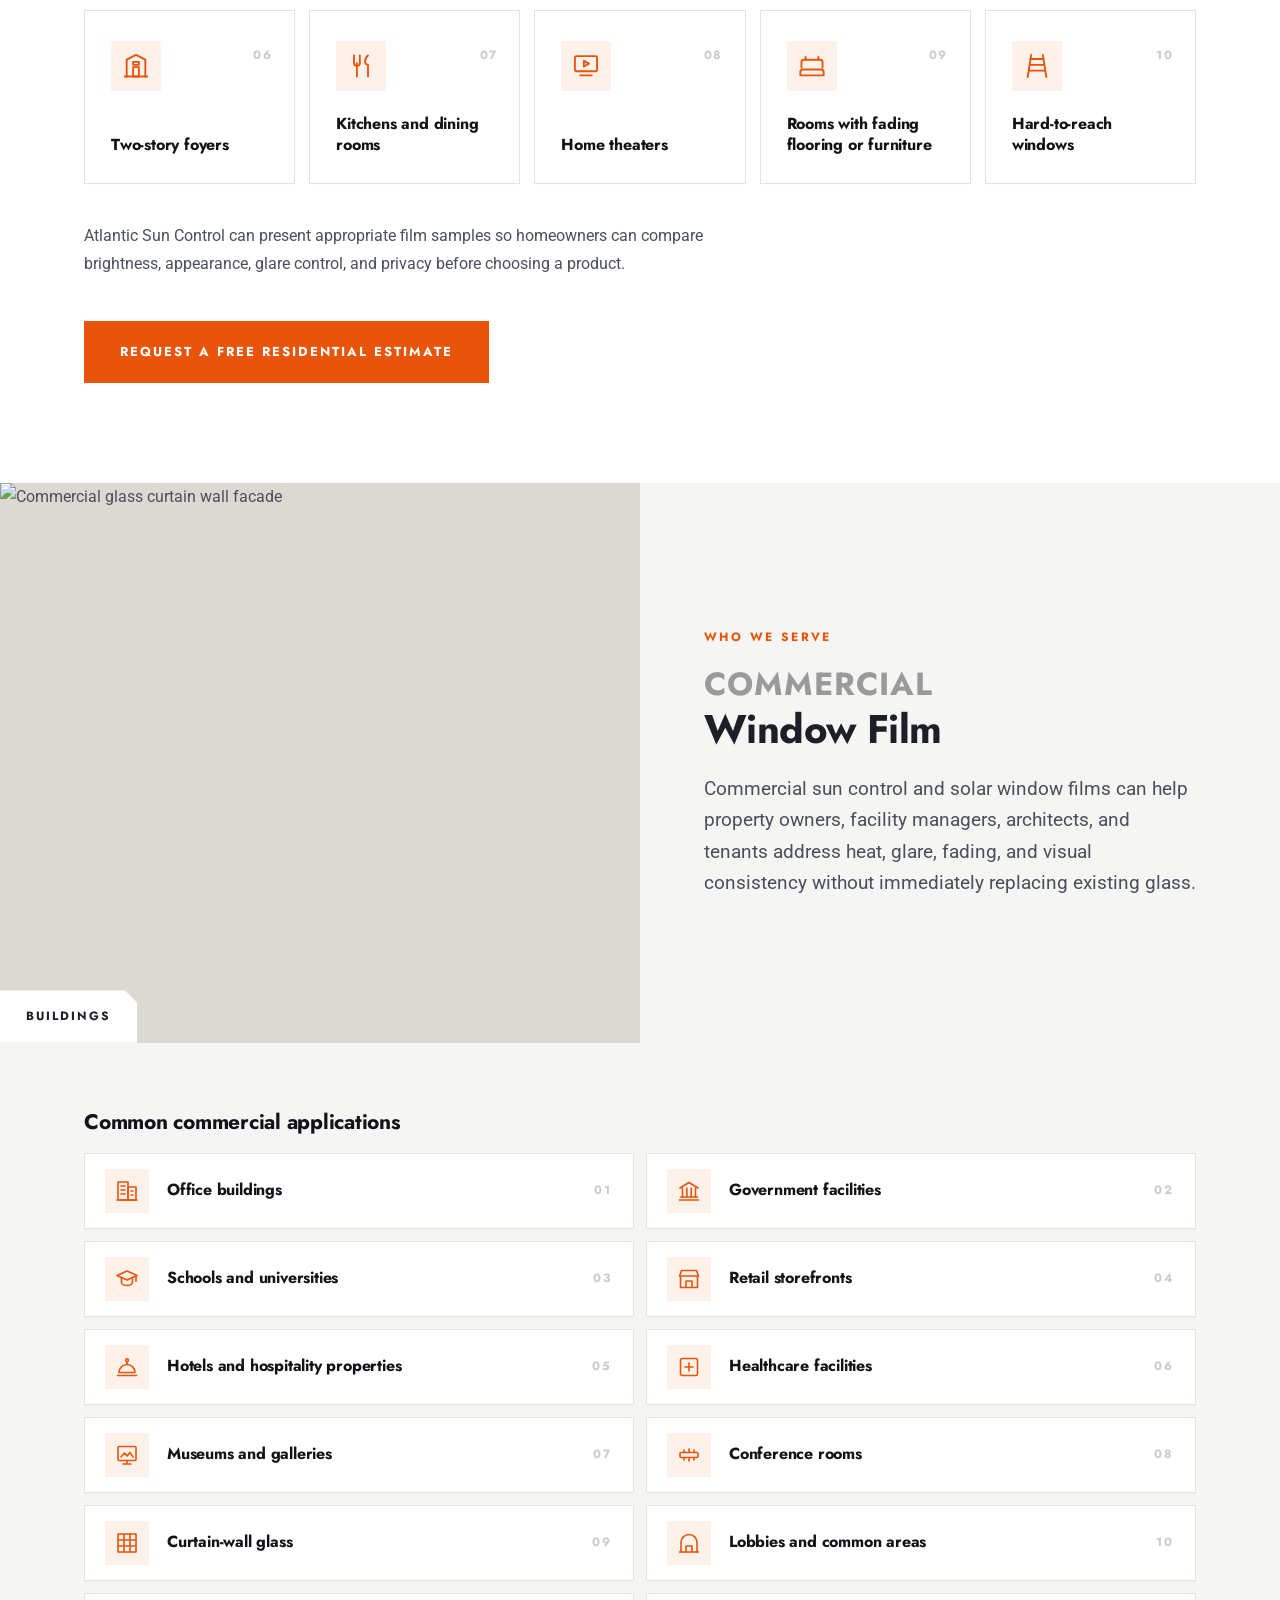
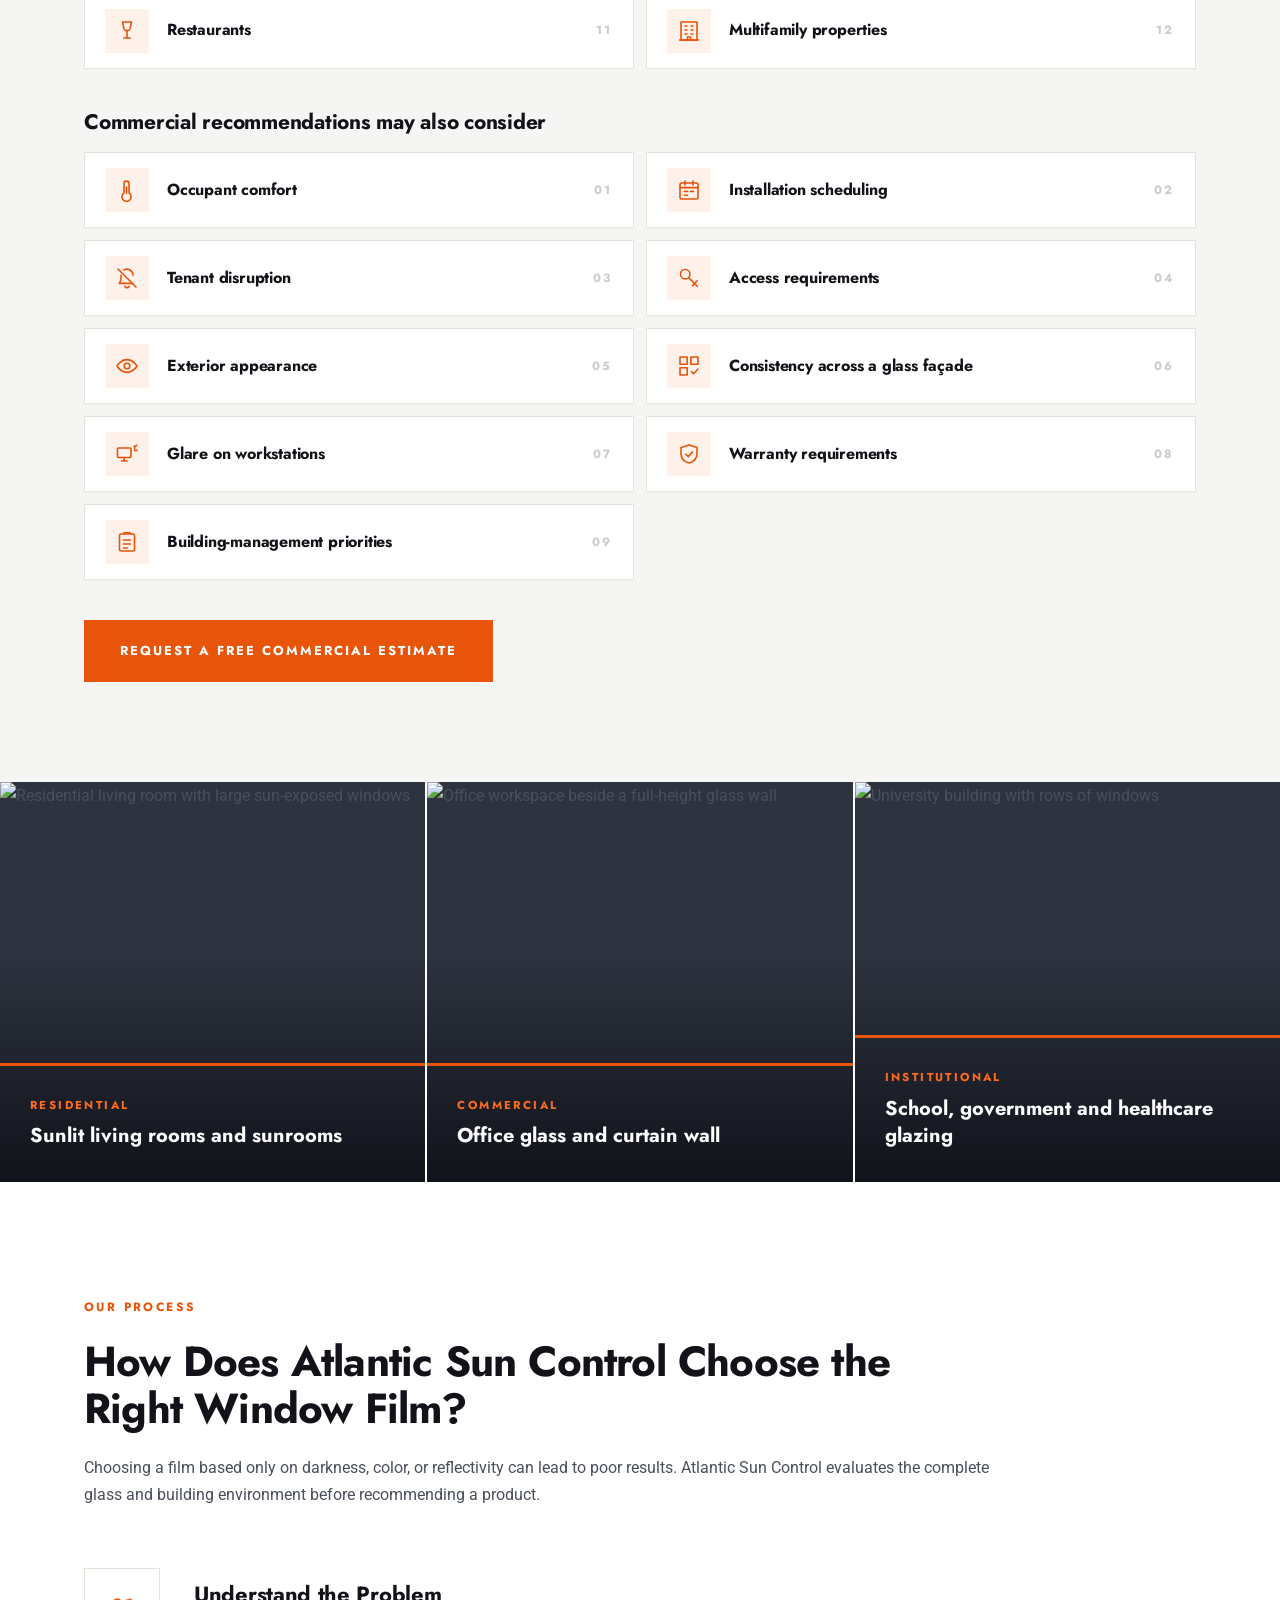
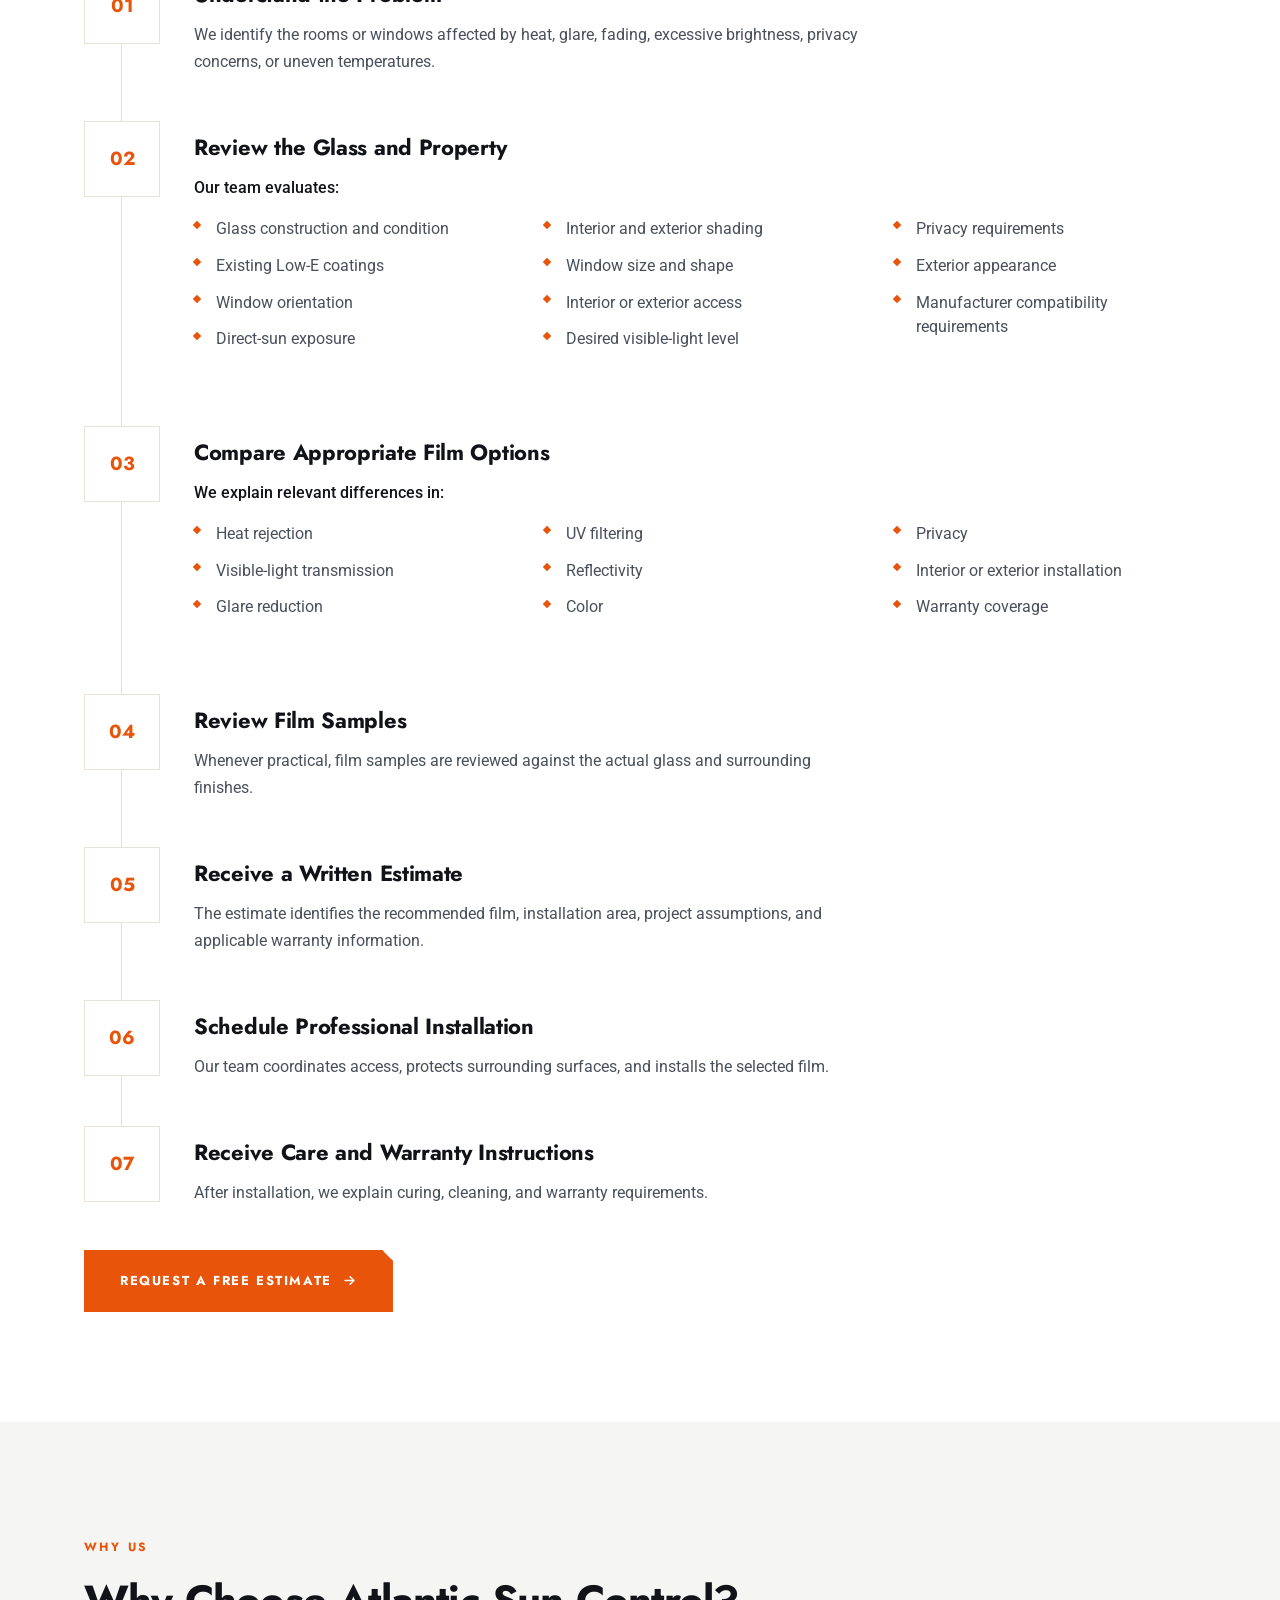
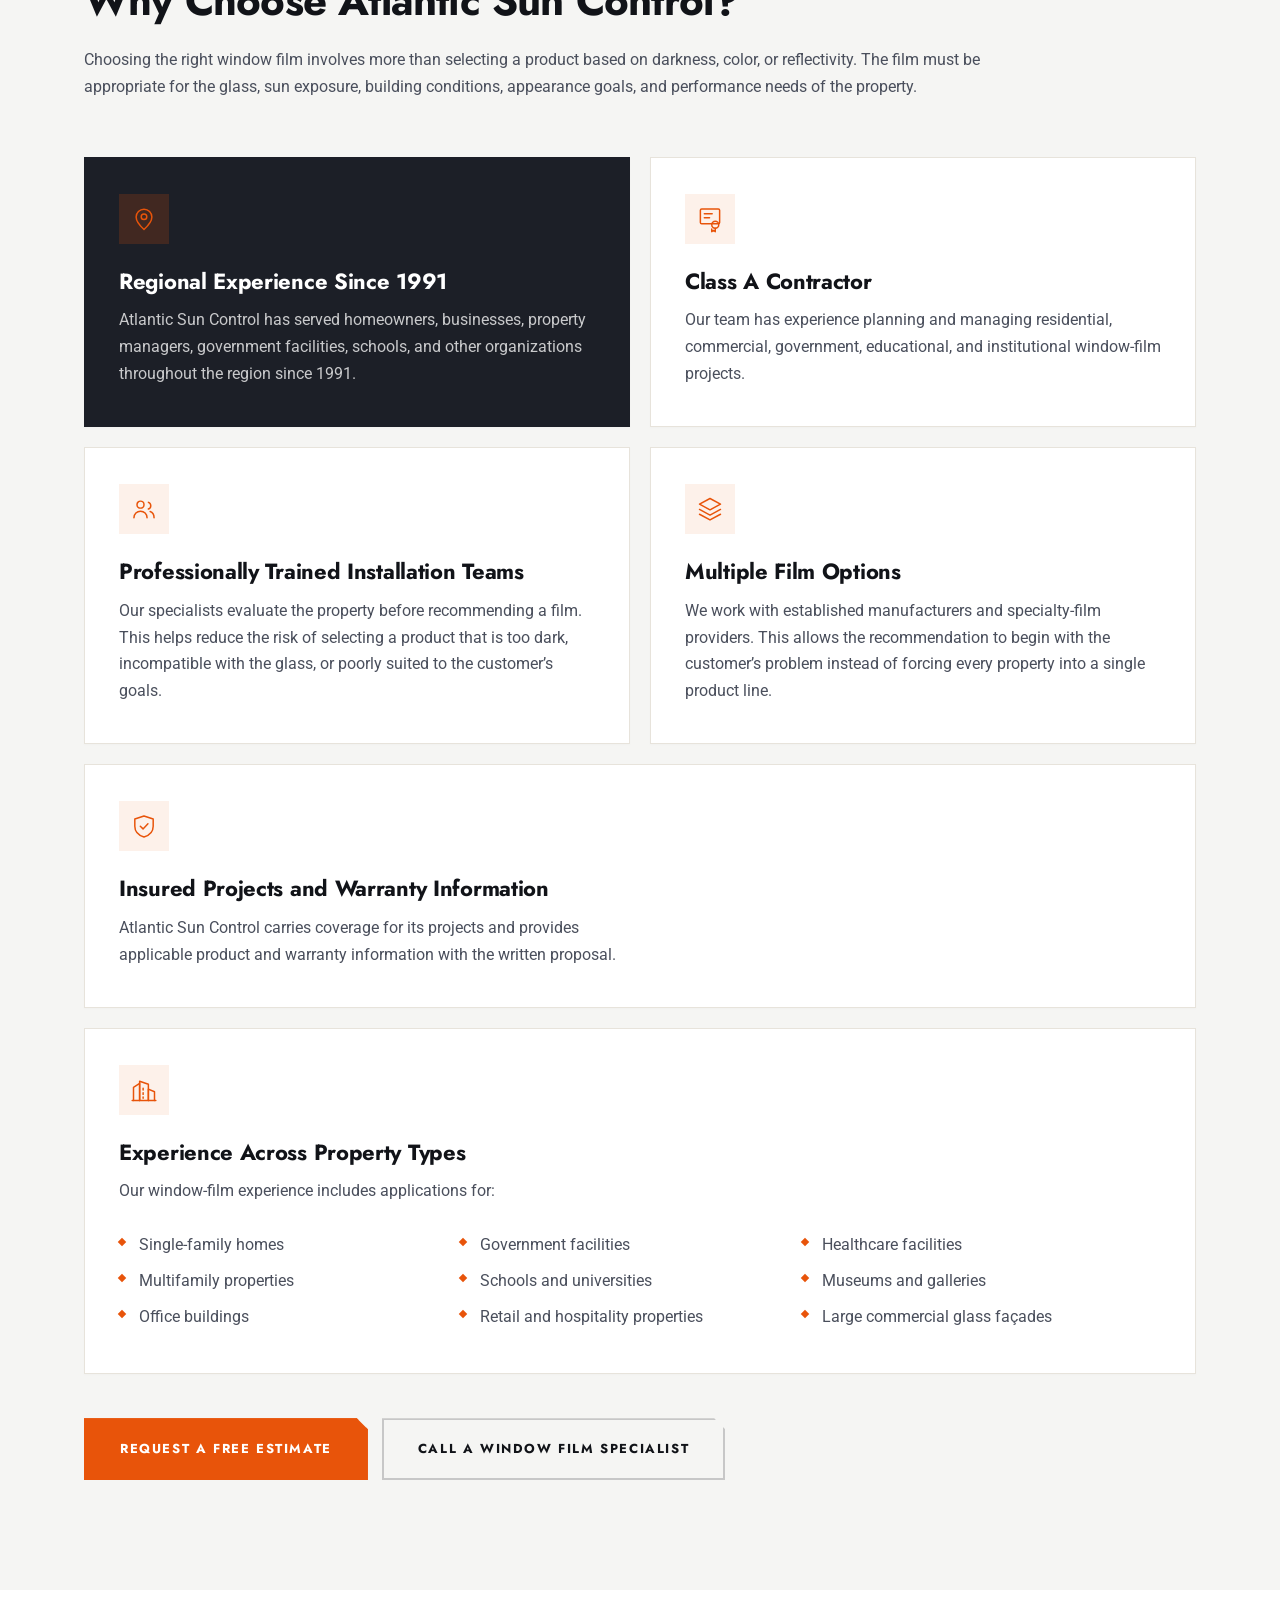
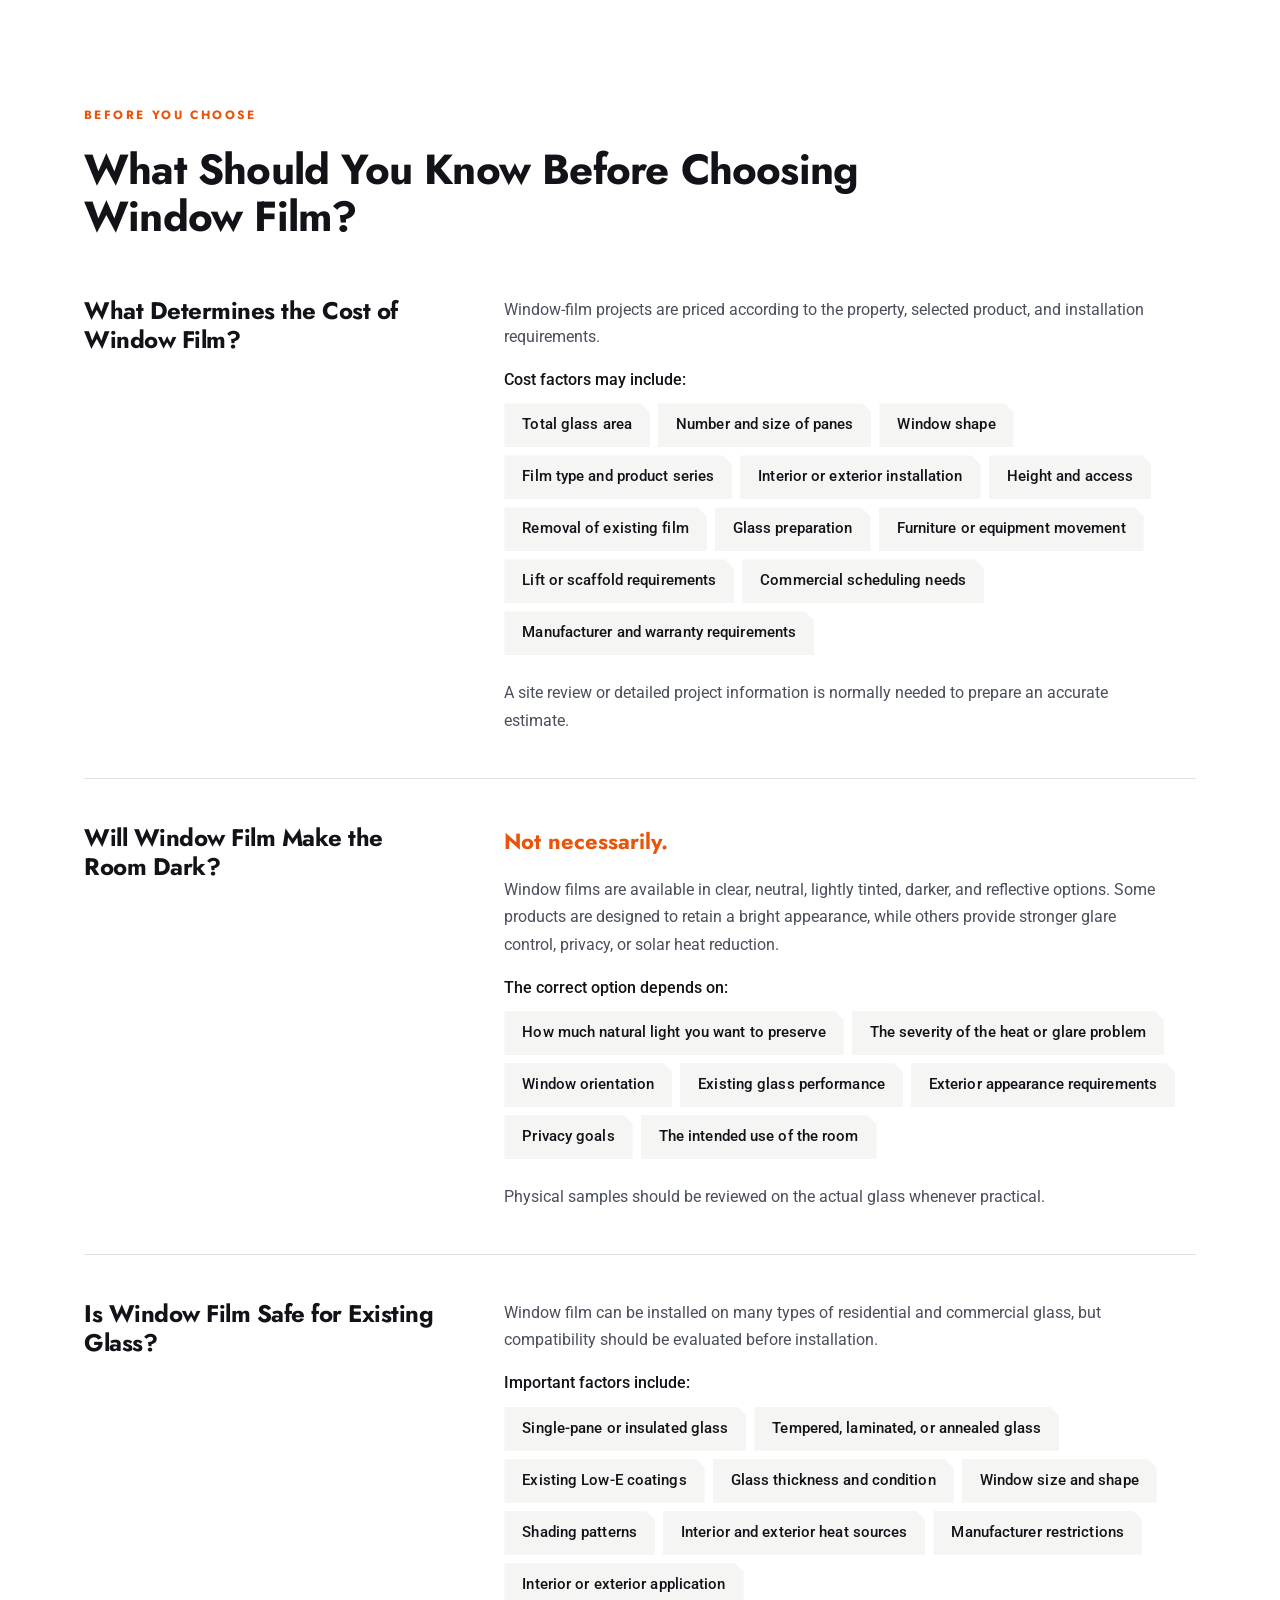
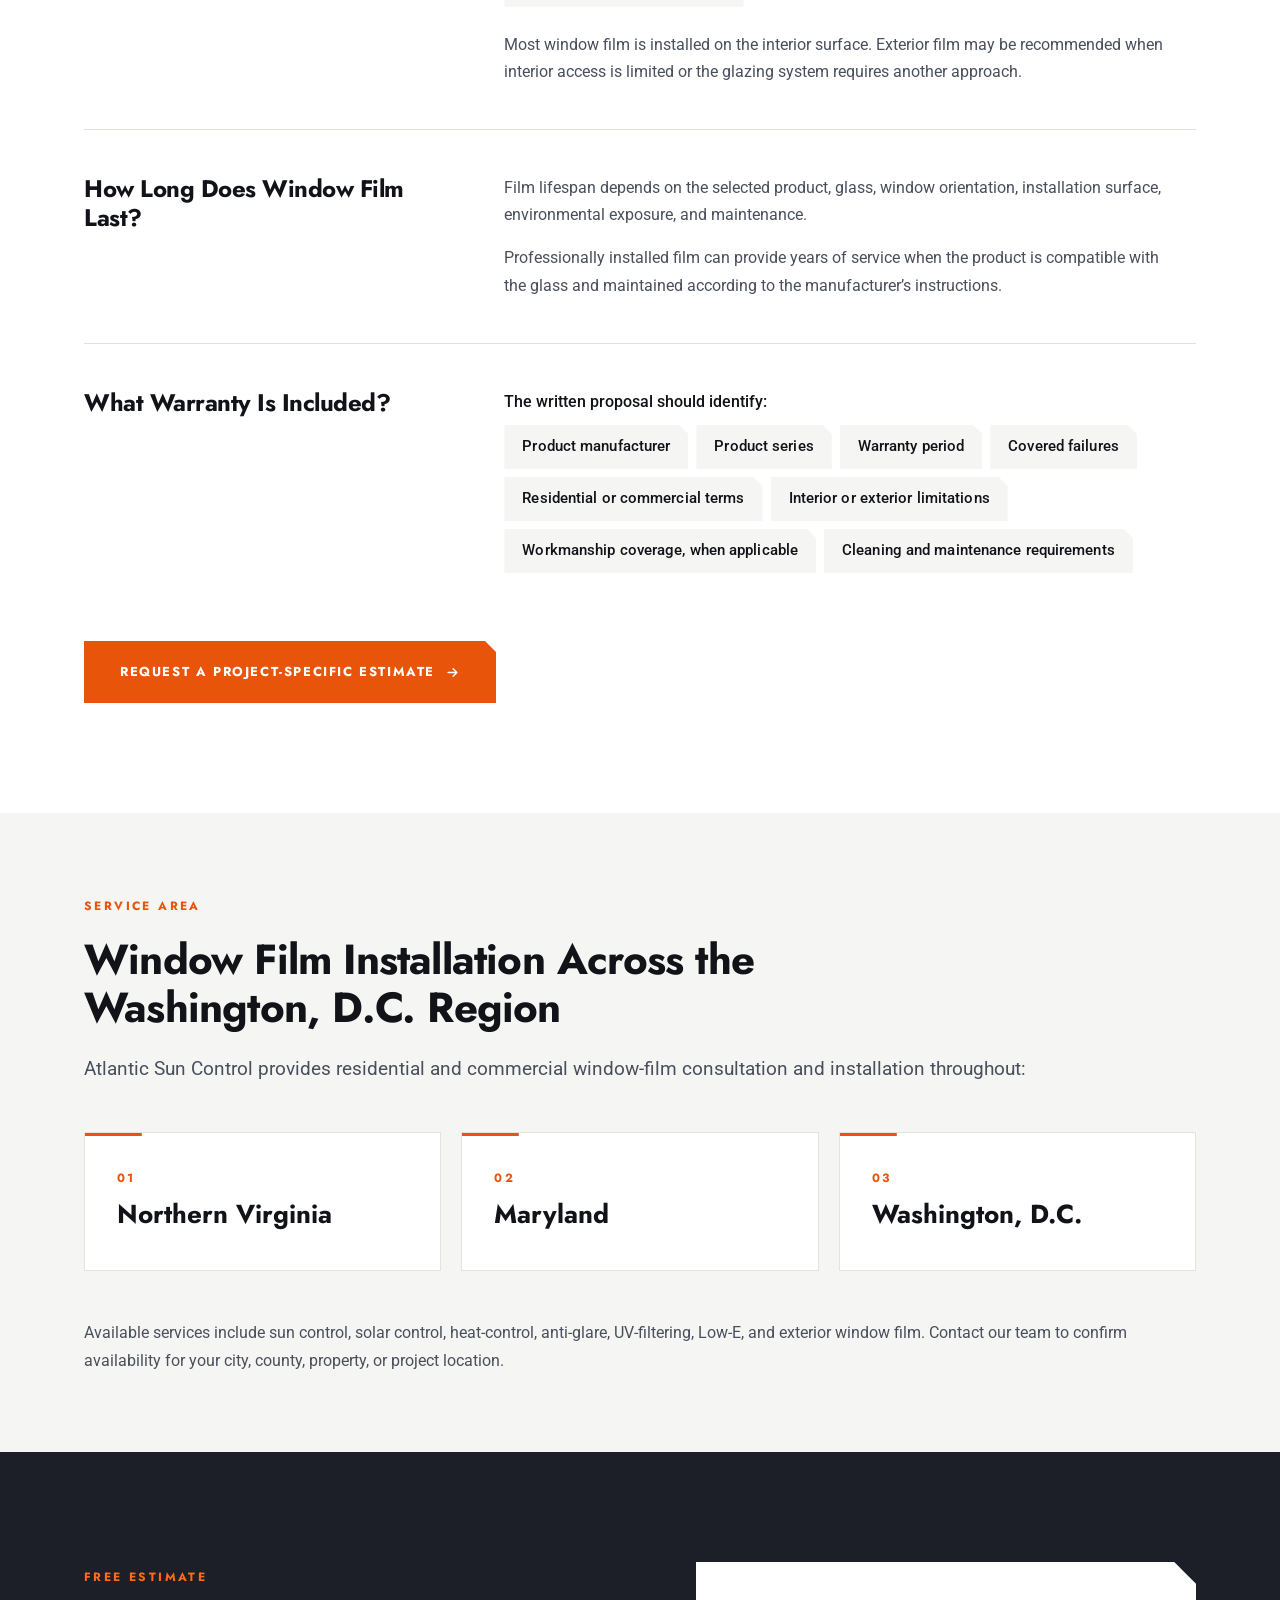
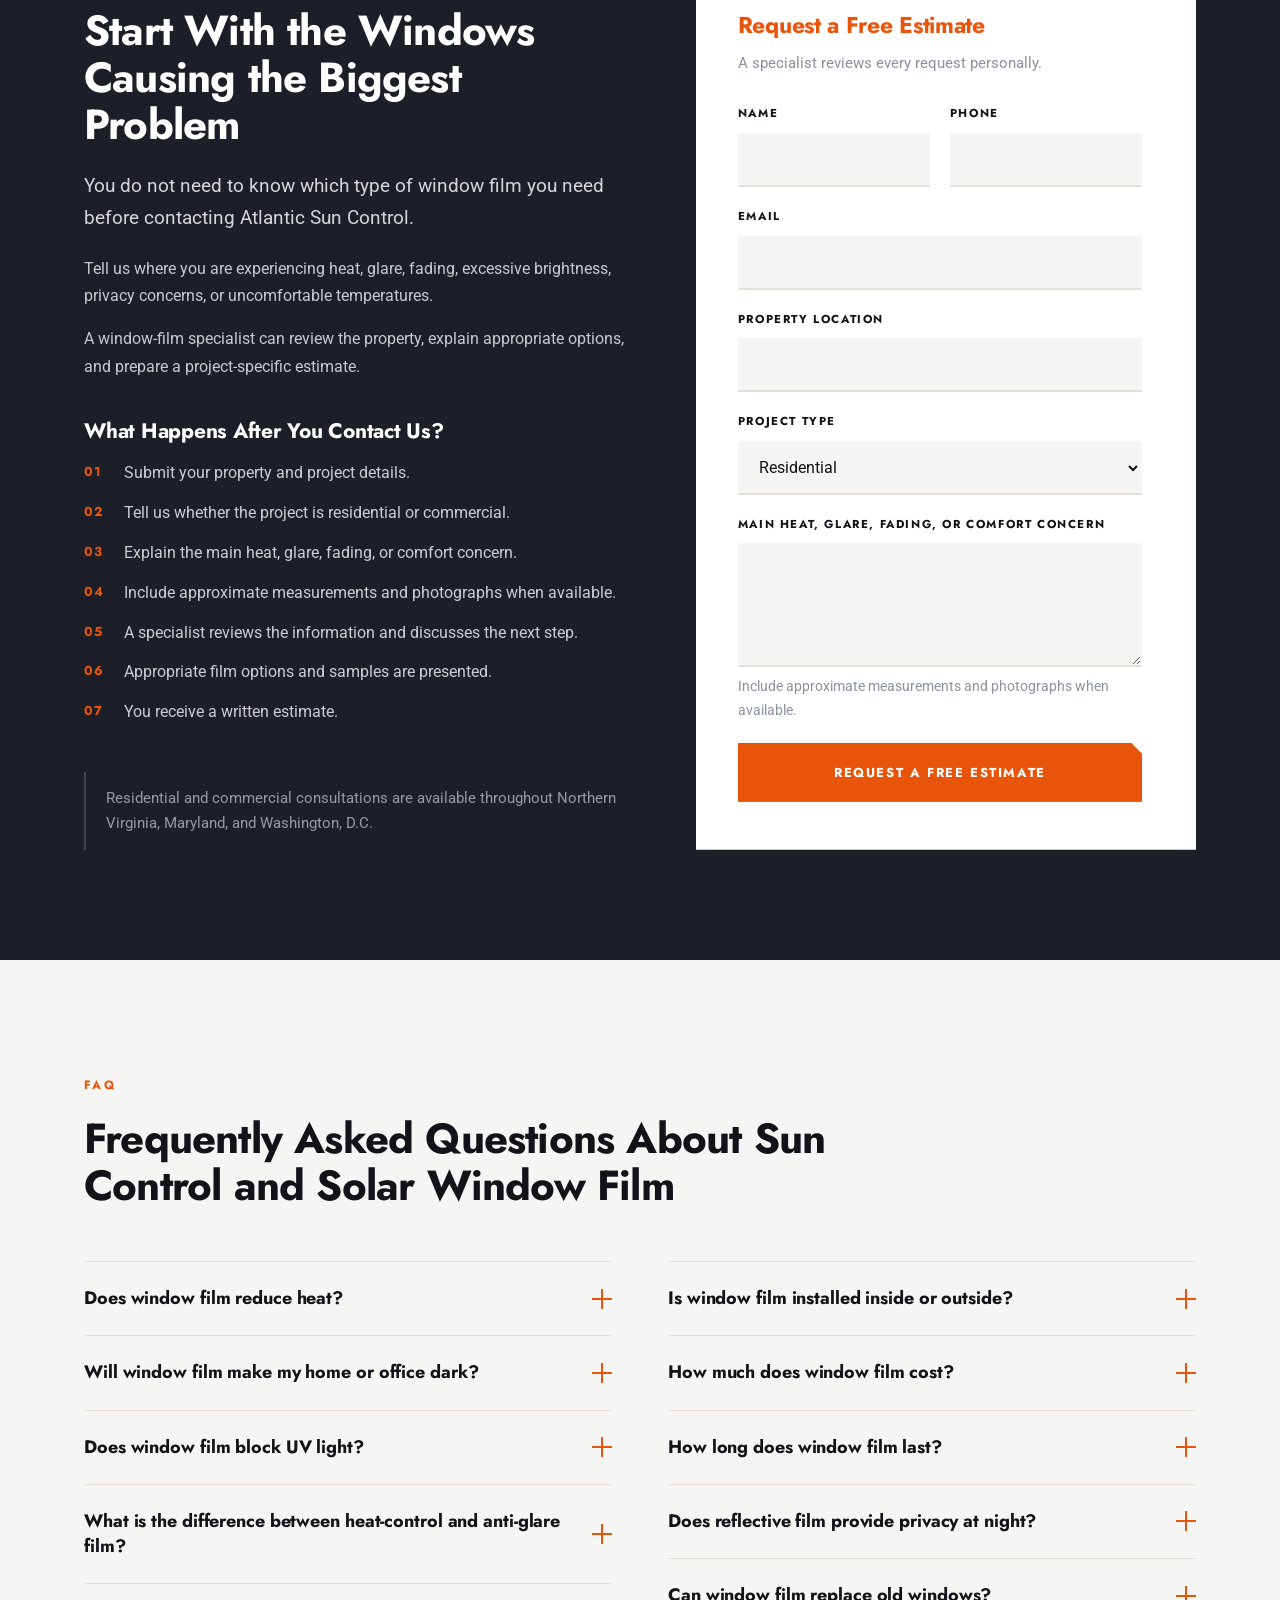
==== commit a417bce9: "Add more hero top padding" ====
--- a/index.html
+++ b/index.html
@@ -260,7 +260,7 @@
     linear-gradient(to top,rgba(10,12,18,.85) 0%,rgba(10,12,18,0) 45%);
 }
 .hero-inner{position:relative;width:100%;max-width:var(--shell);margin:0 auto;
-  padding:52px var(--pad) 44px;}
+  padding:68px var(--pad) 44px;}
 .hero h1{font-size:clamp(34px,4vw,50px);line-height:1.06;letter-spacing:-1.2px;color:#fff;max-width:22ch;}
 .hero h1 .line{display:inline;}
 .hero h1 .sub{display:block;font-size:.44em;line-height:1.3;letter-spacing:-.2px;
@@ -763,7 +763,7 @@
   .nav-links{display:none;}
   .nav-burger{display:flex;}
   .hero{min-height:auto;}
-  .hero-inner{padding:48px var(--pad) 40px;}
+  .hero-inner{padding:60px var(--pad) 40px;}
   .hero-scroll{display:none;}
   .facts-inner{grid-template-columns:1fr 1fr;padding:0 var(--pad);}
   .facts-inner div{padding:22px 20px 22px 0;}
@@ -800,7 +800,7 @@
   :root{--pad:20px;}
   .band{padding:60px 0;}
   .band--tight{padding:48px 0;}
-  .hero-inner{padding:40px var(--pad) 34px;}
+  .hero-inner{padding:50px var(--pad) 34px;}
   .hero h1{letter-spacing:-1px;}
   .btn svg{display:none;}
   .hero-lead{font-size:17px;}
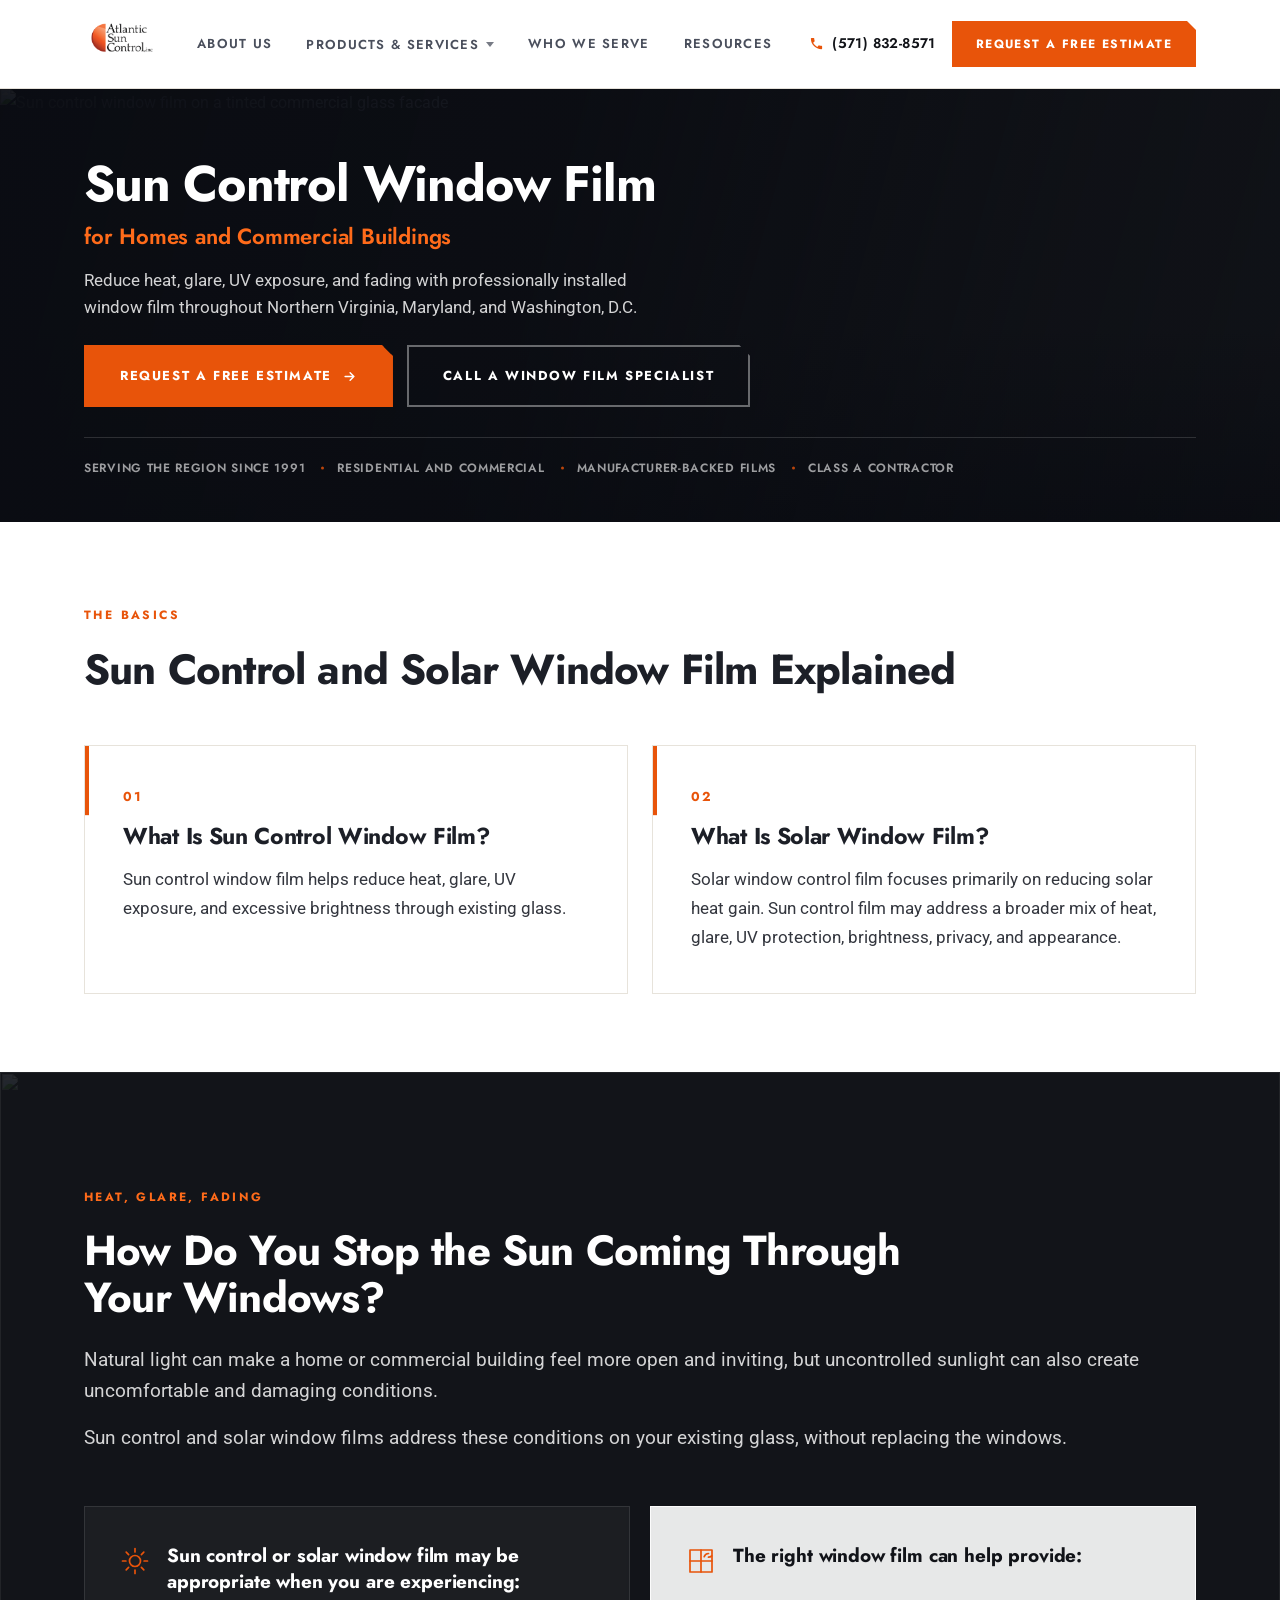
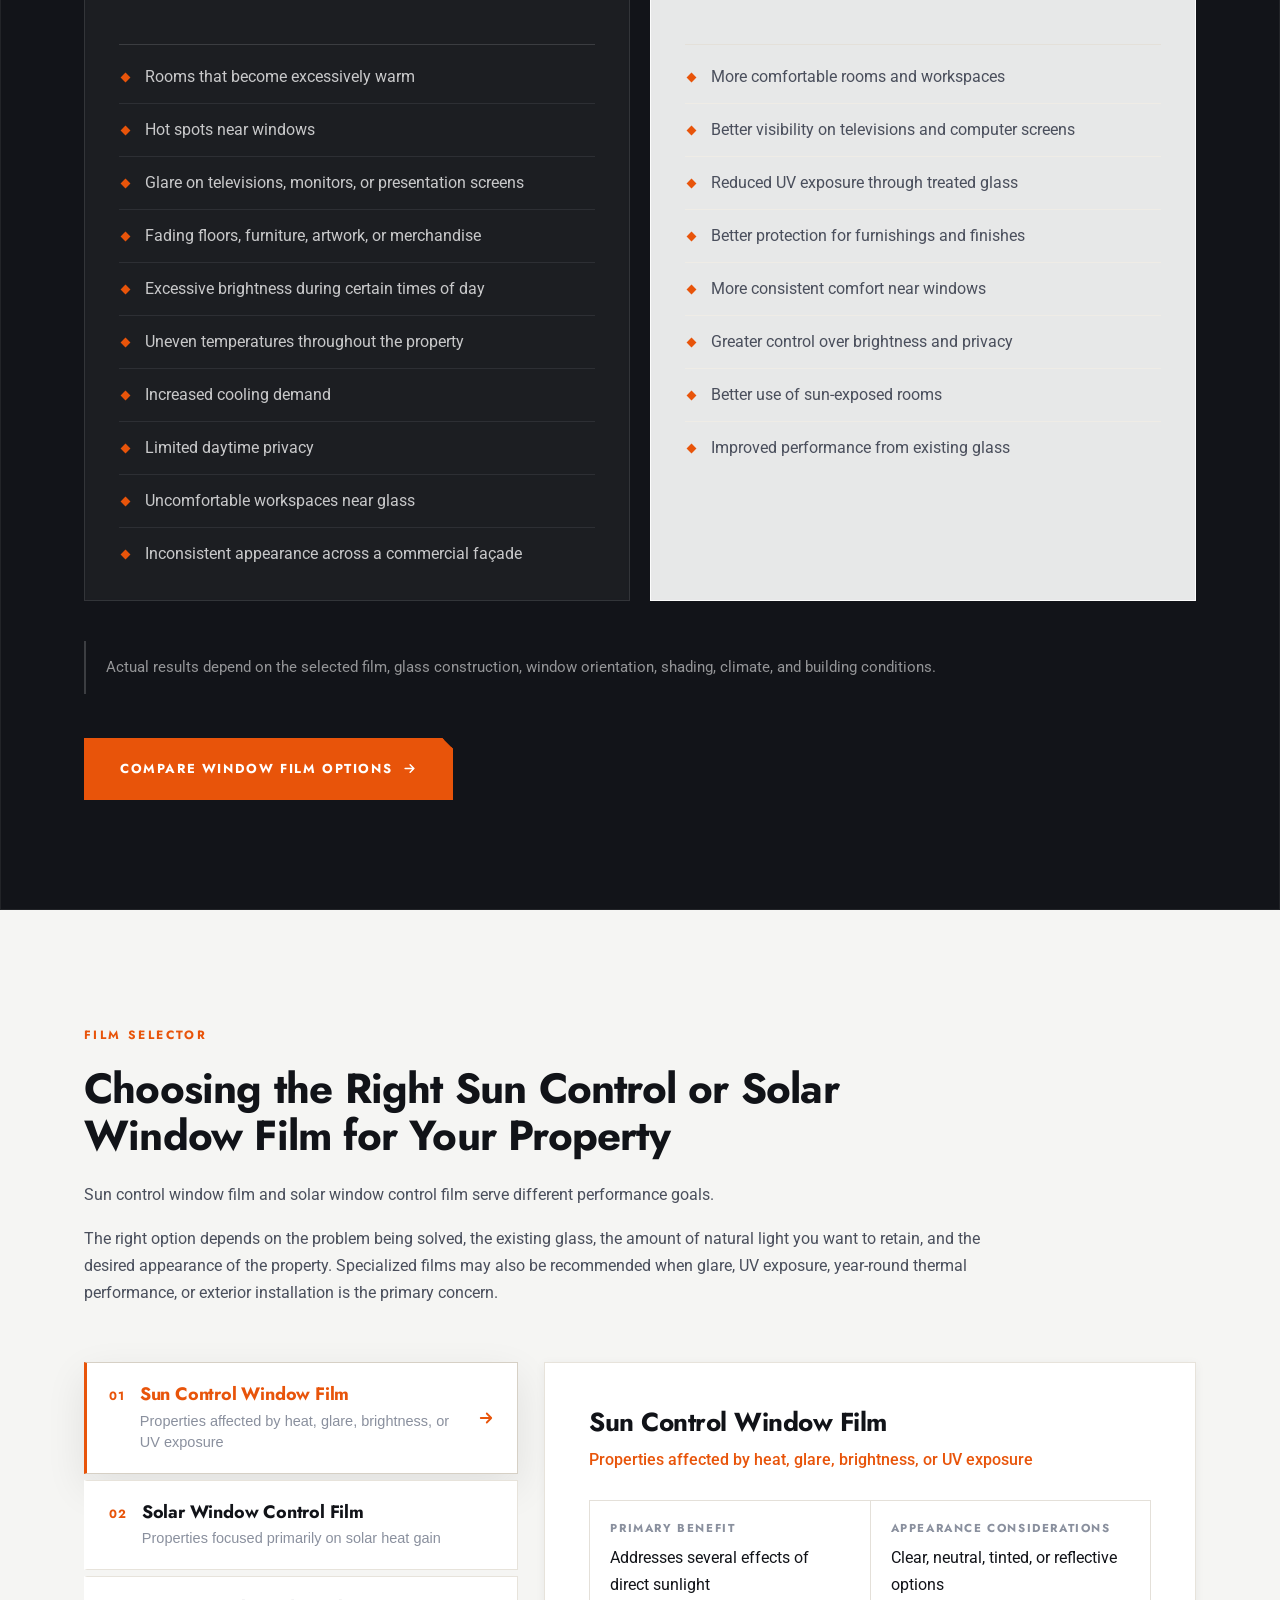
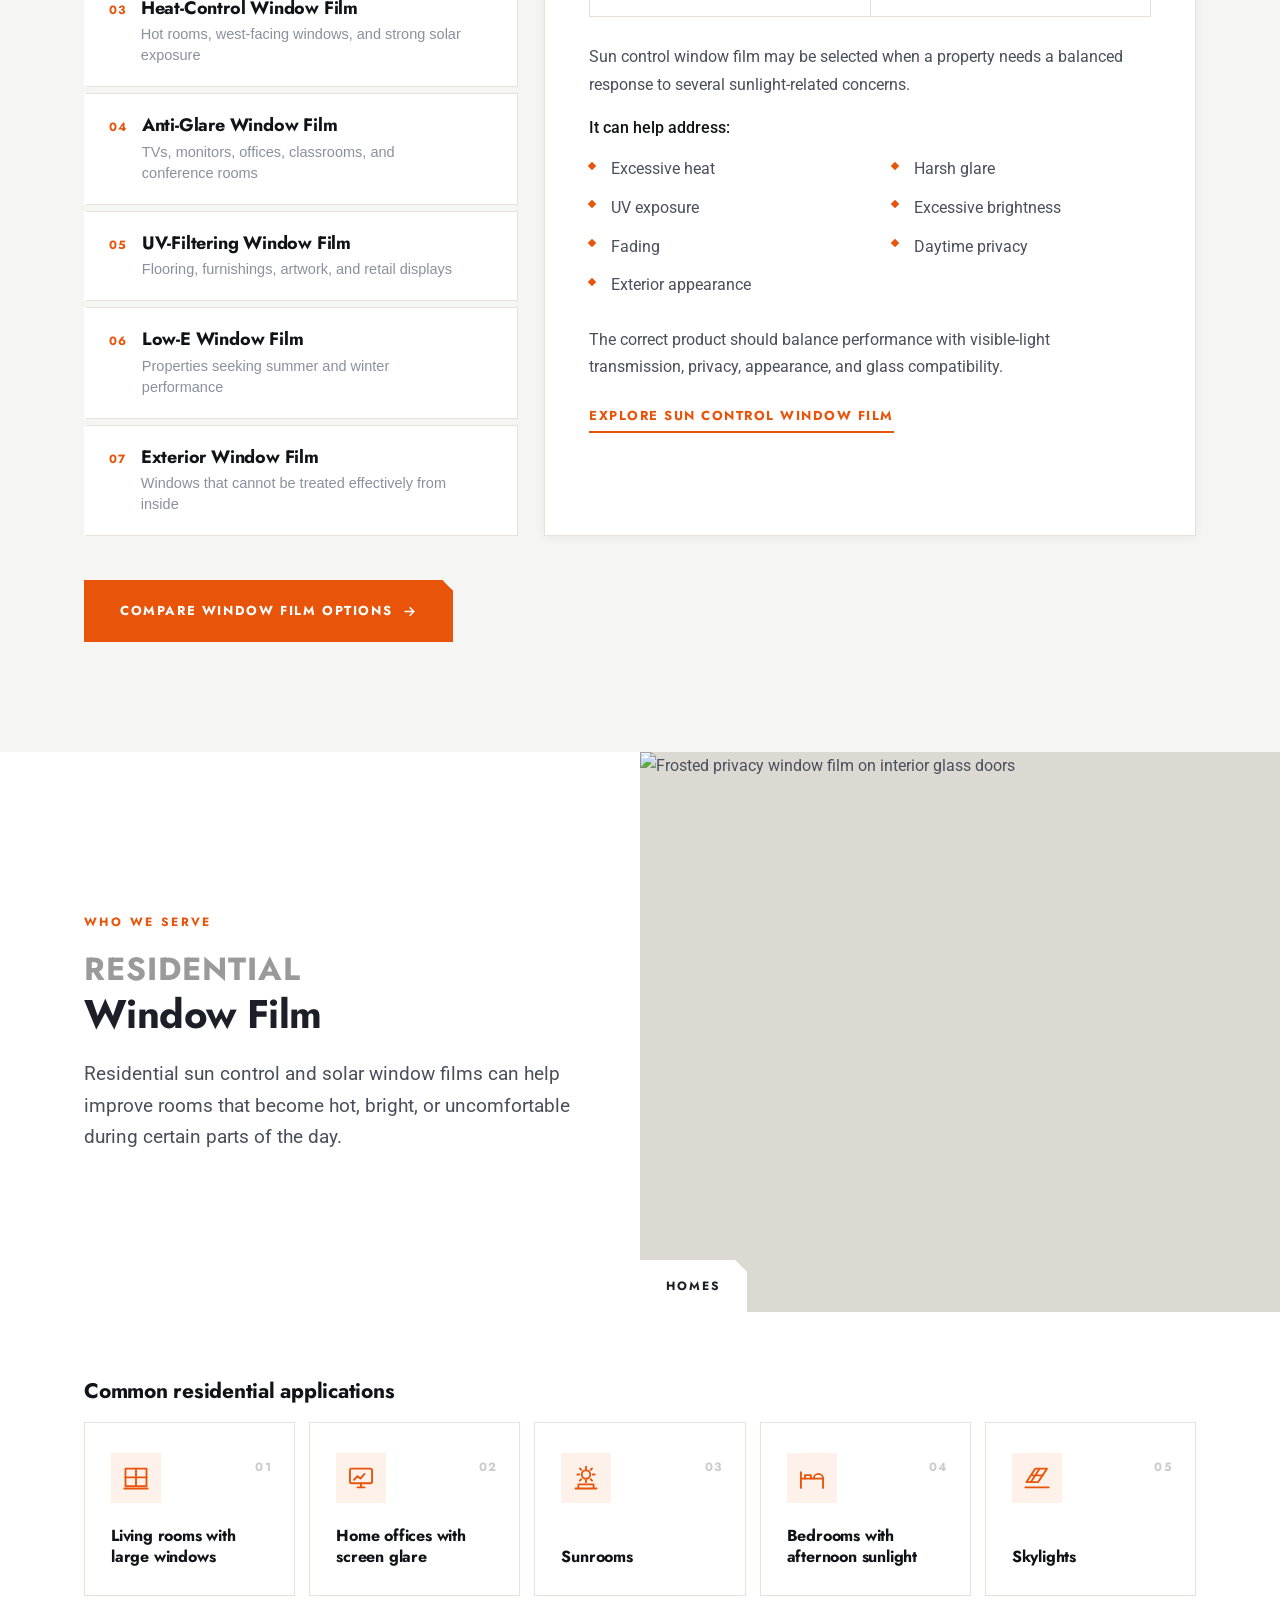
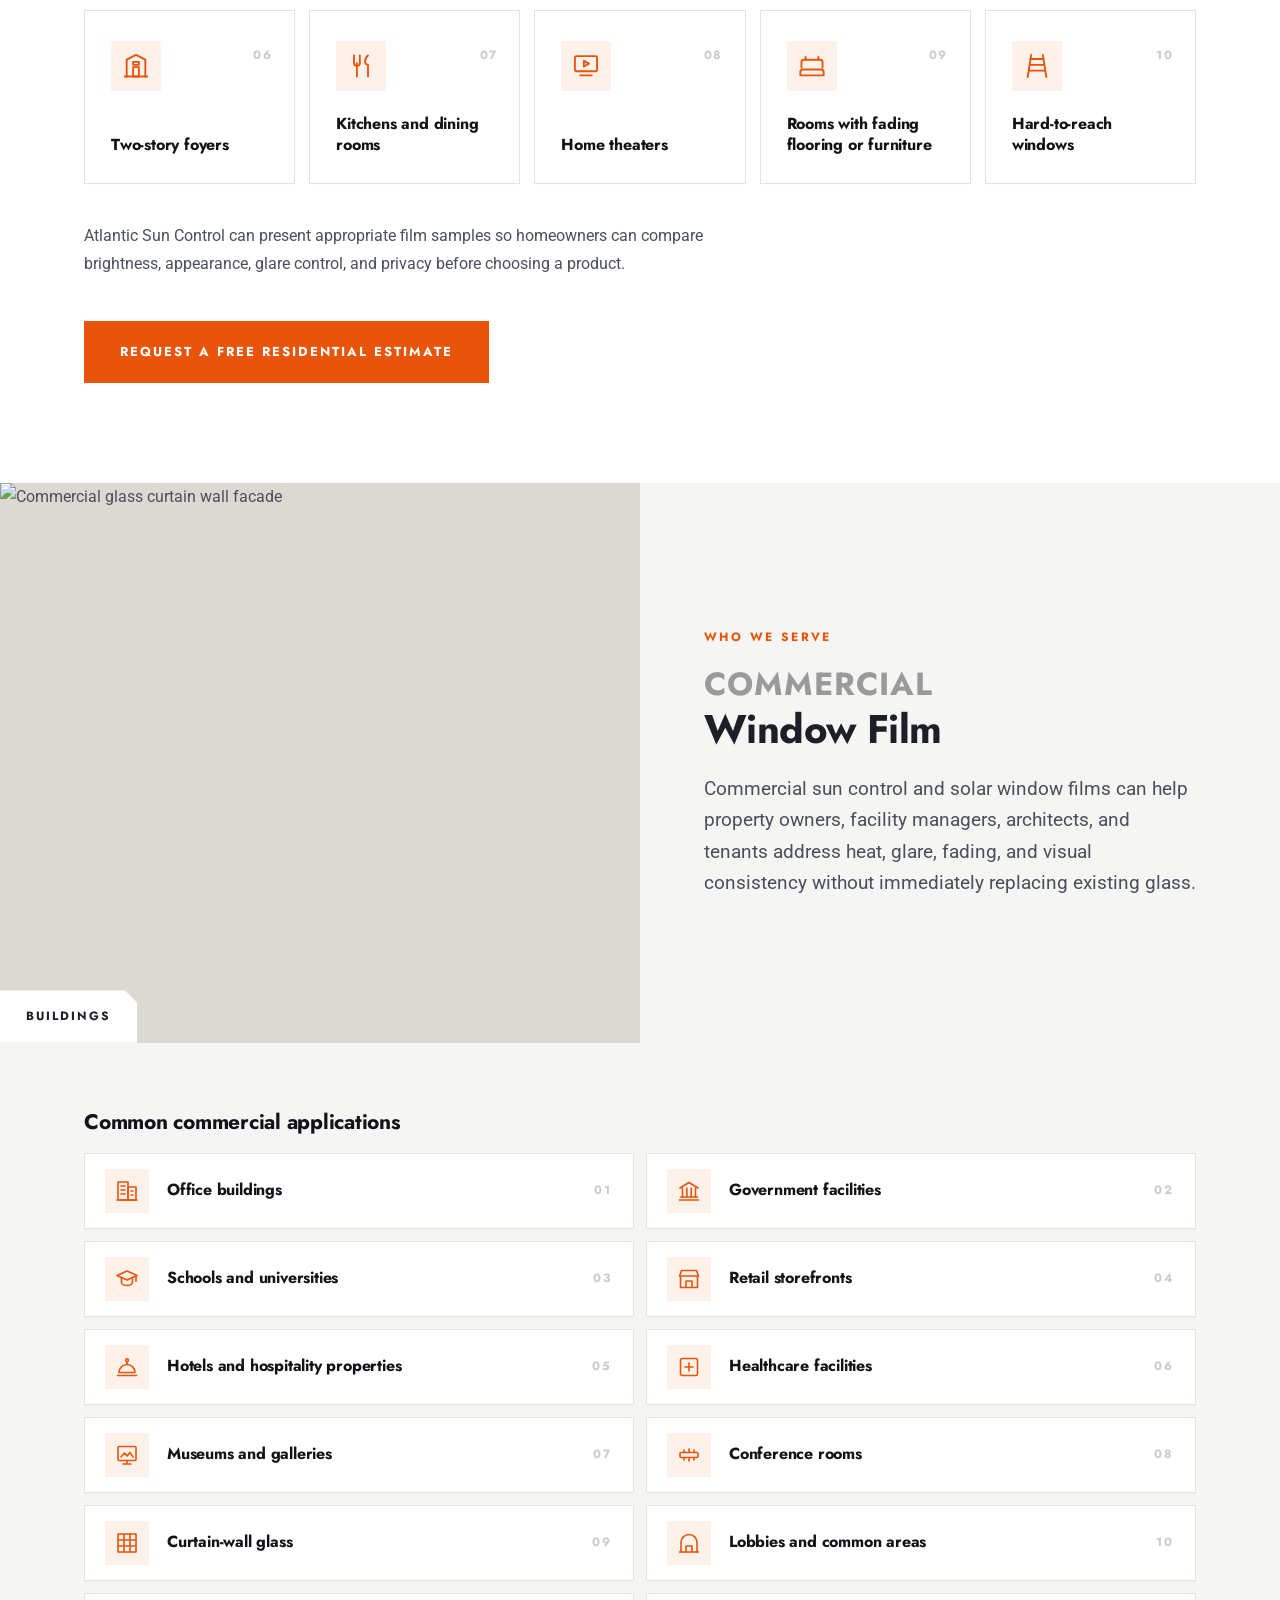
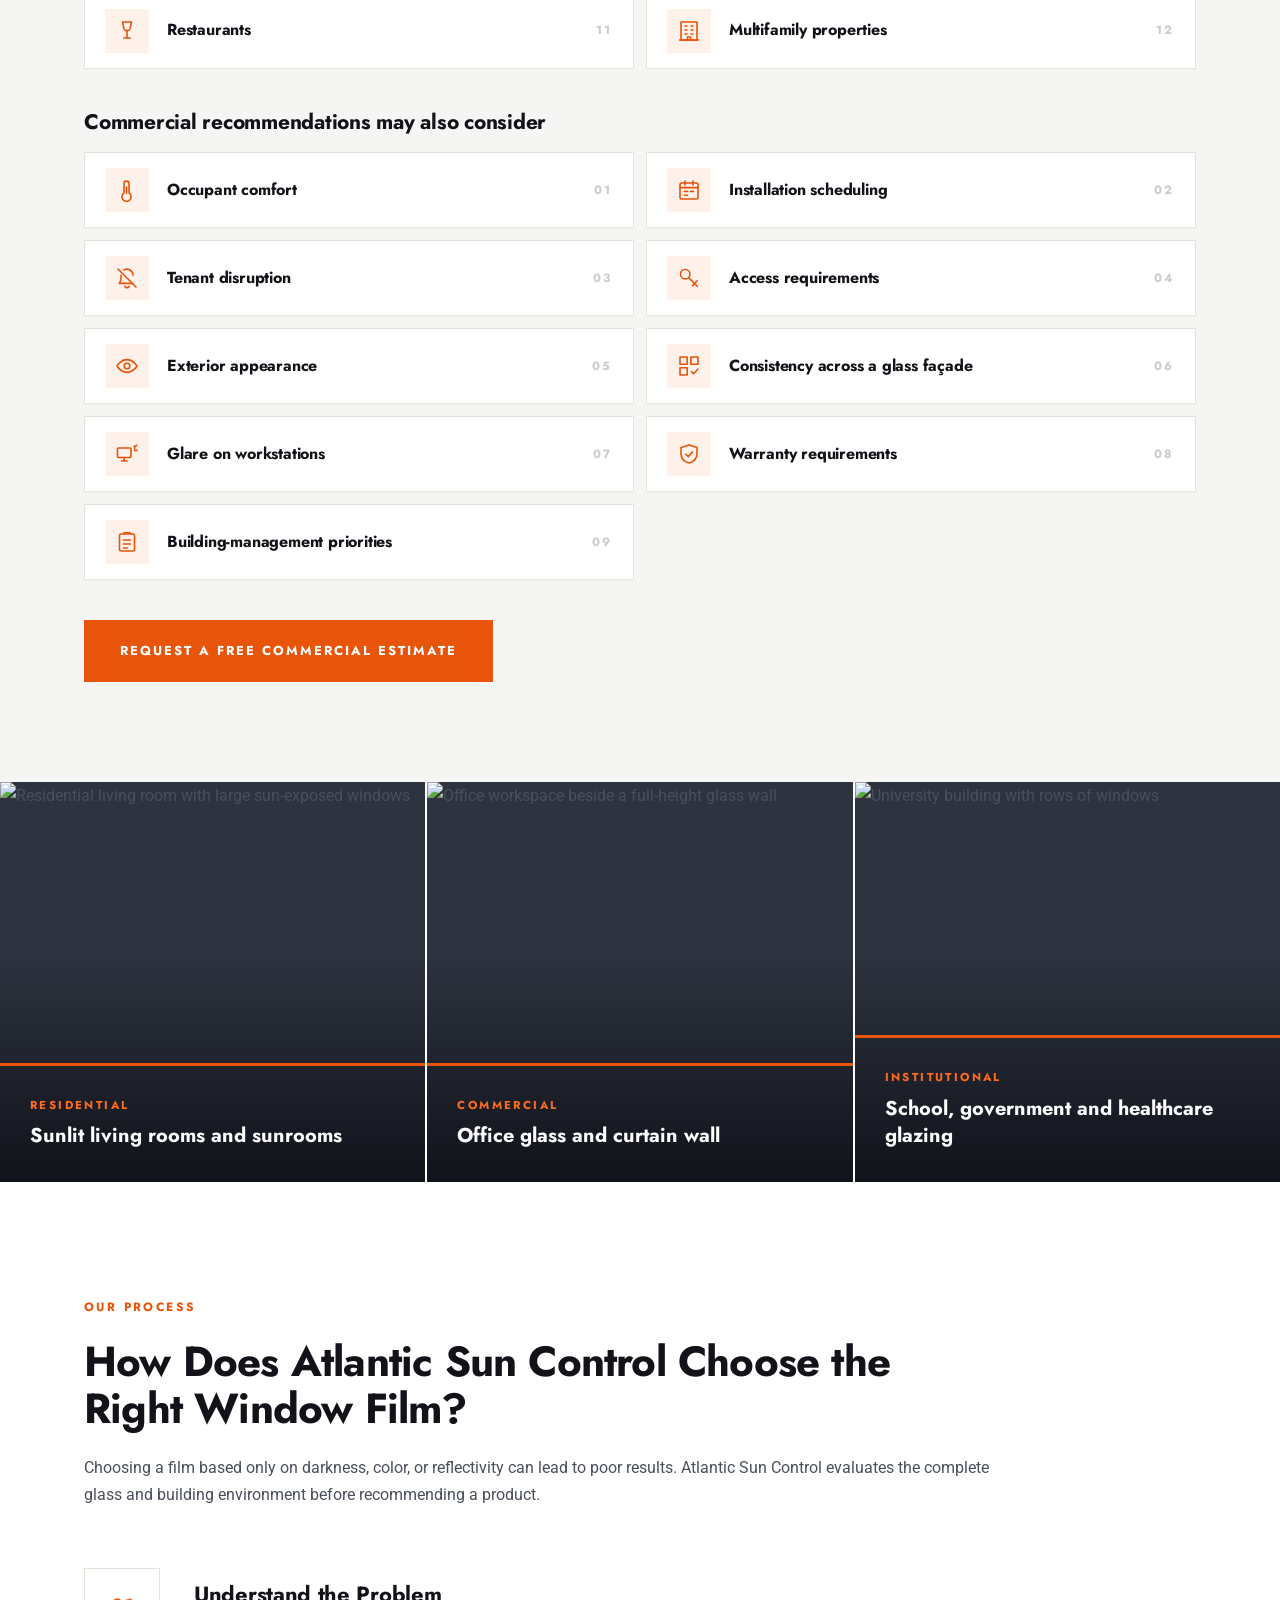
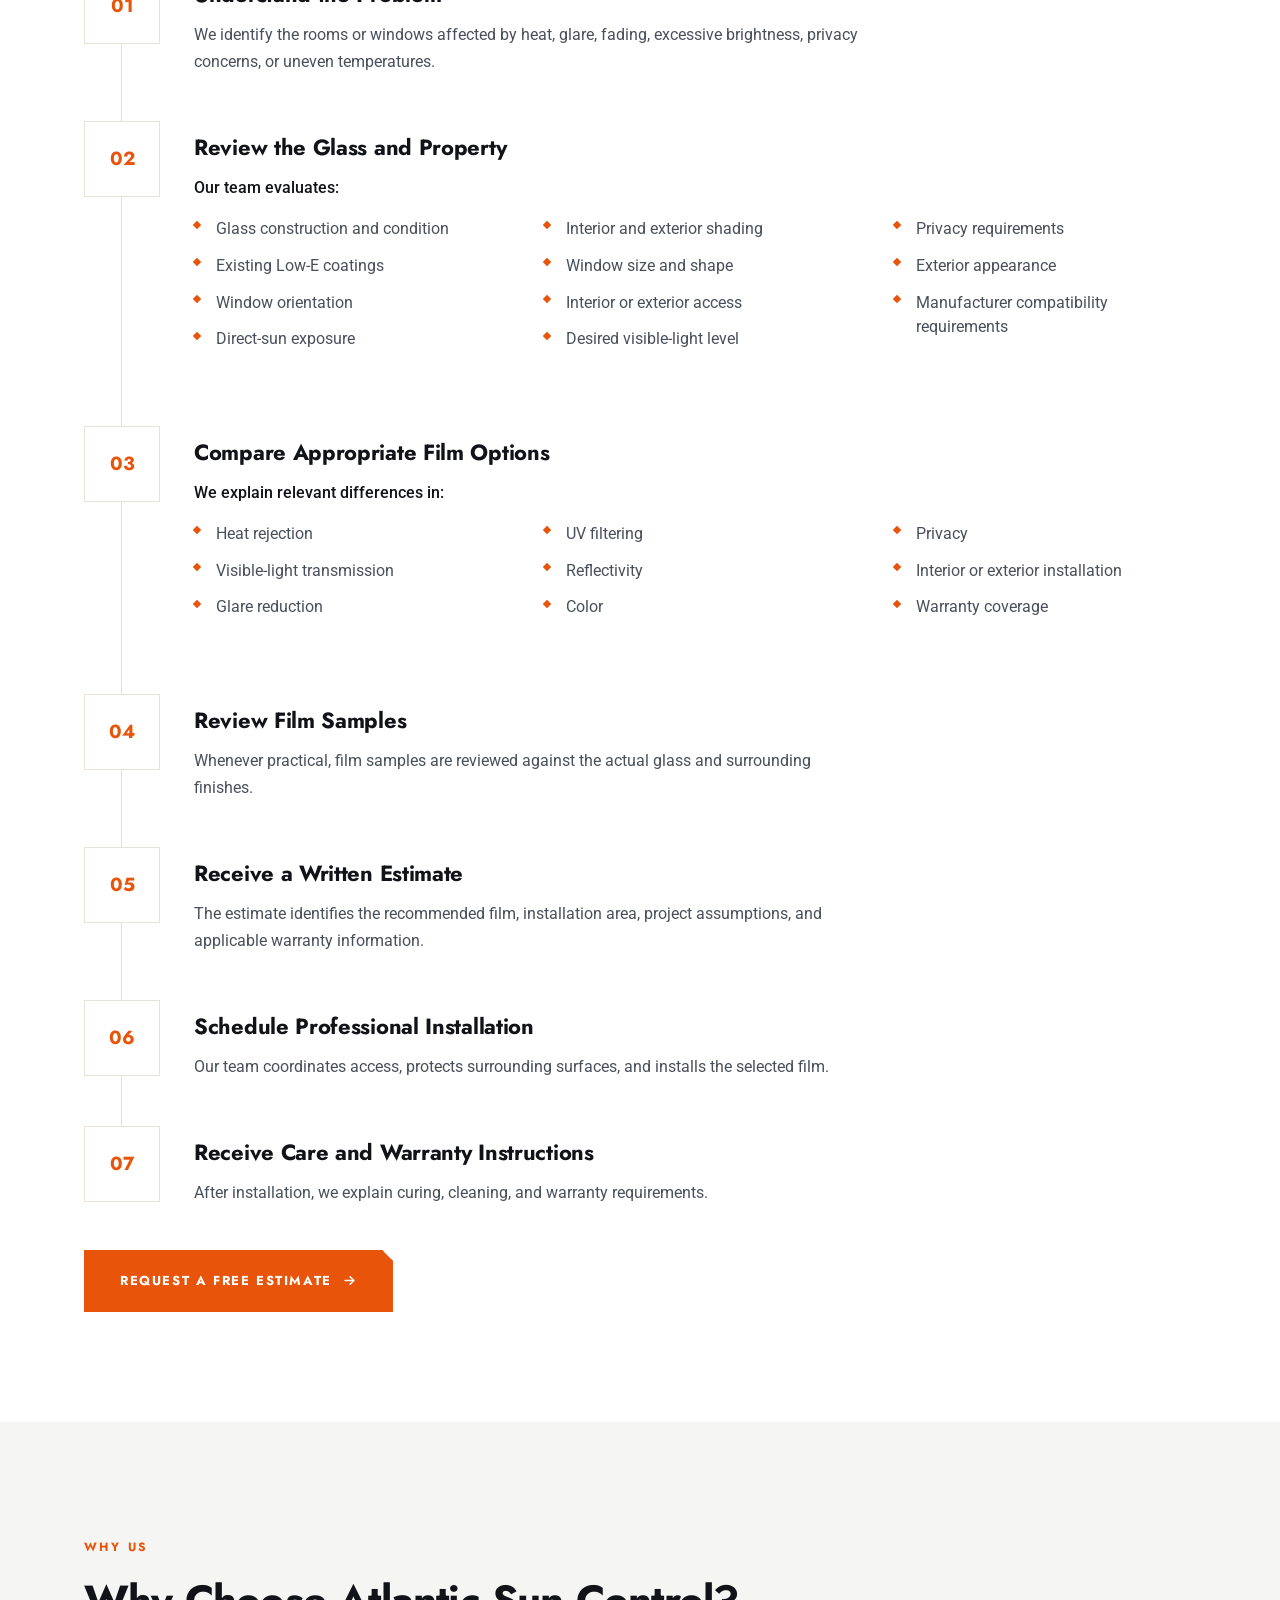
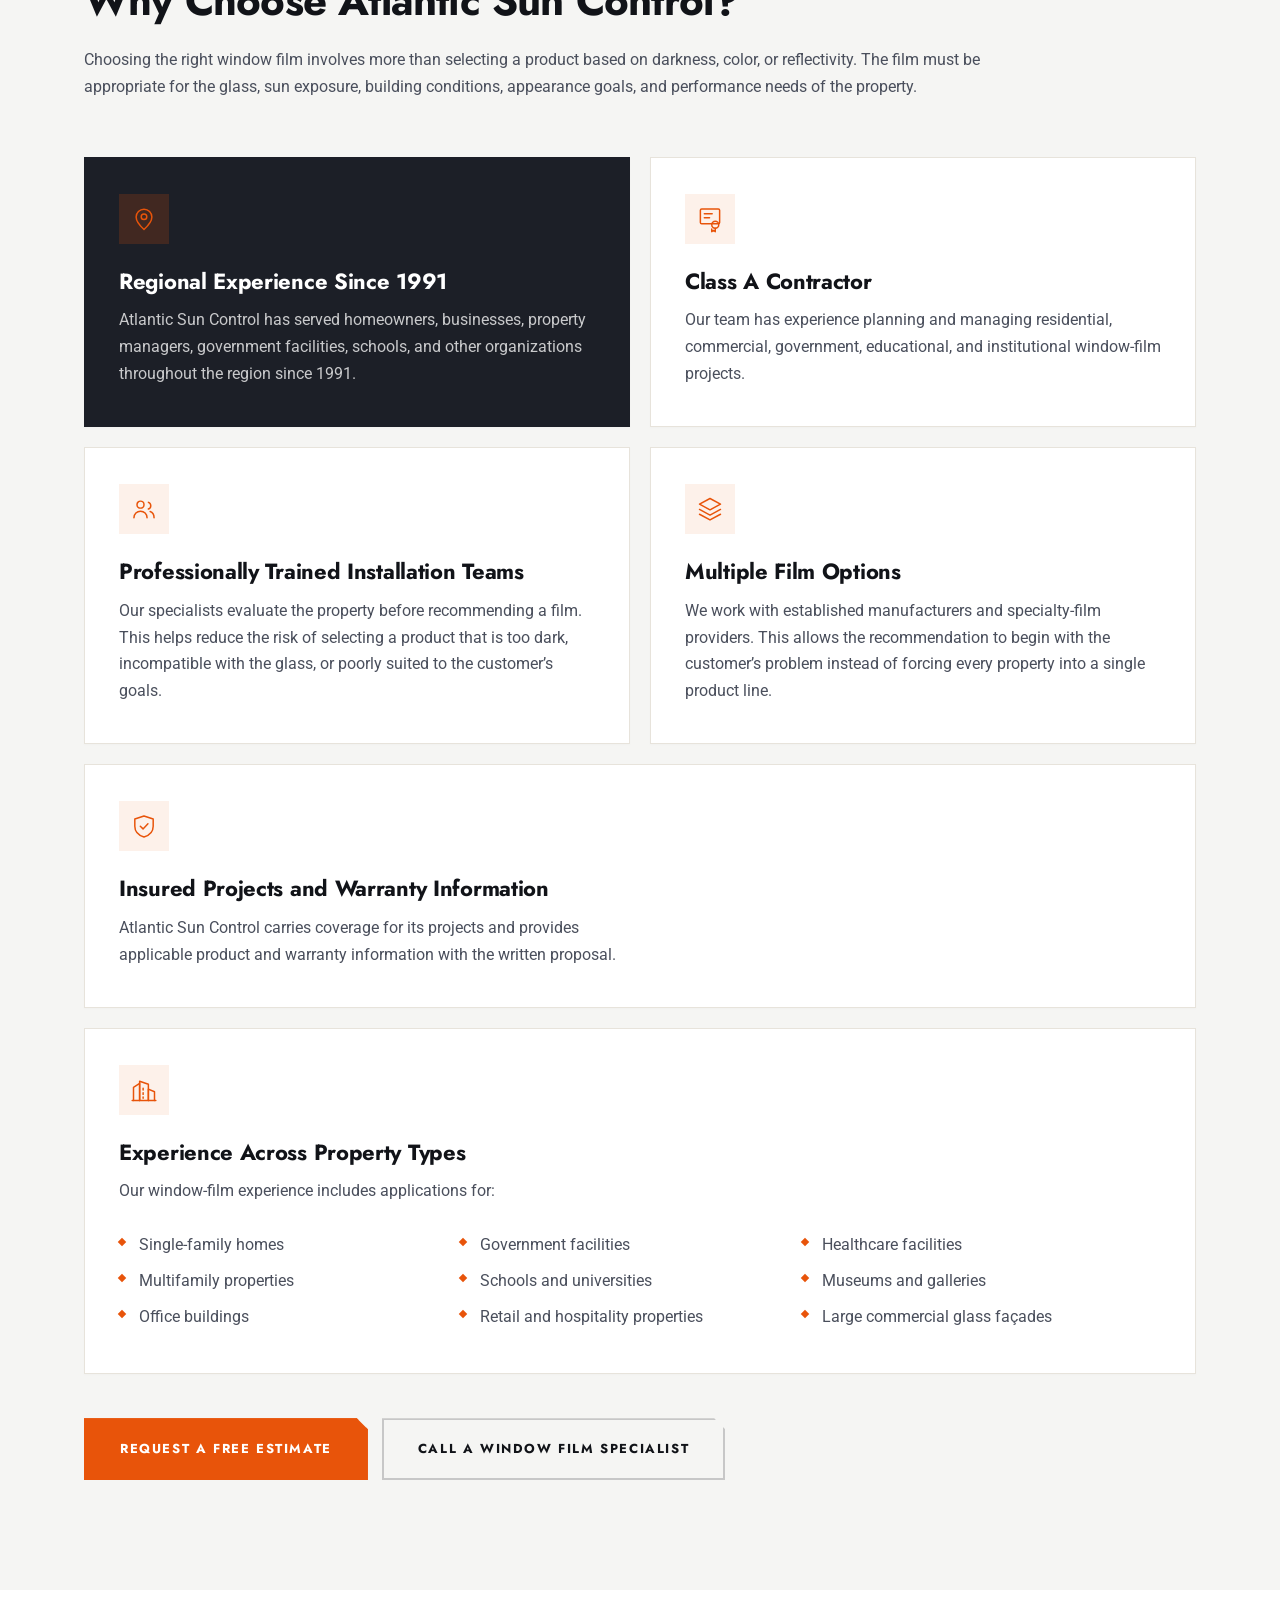
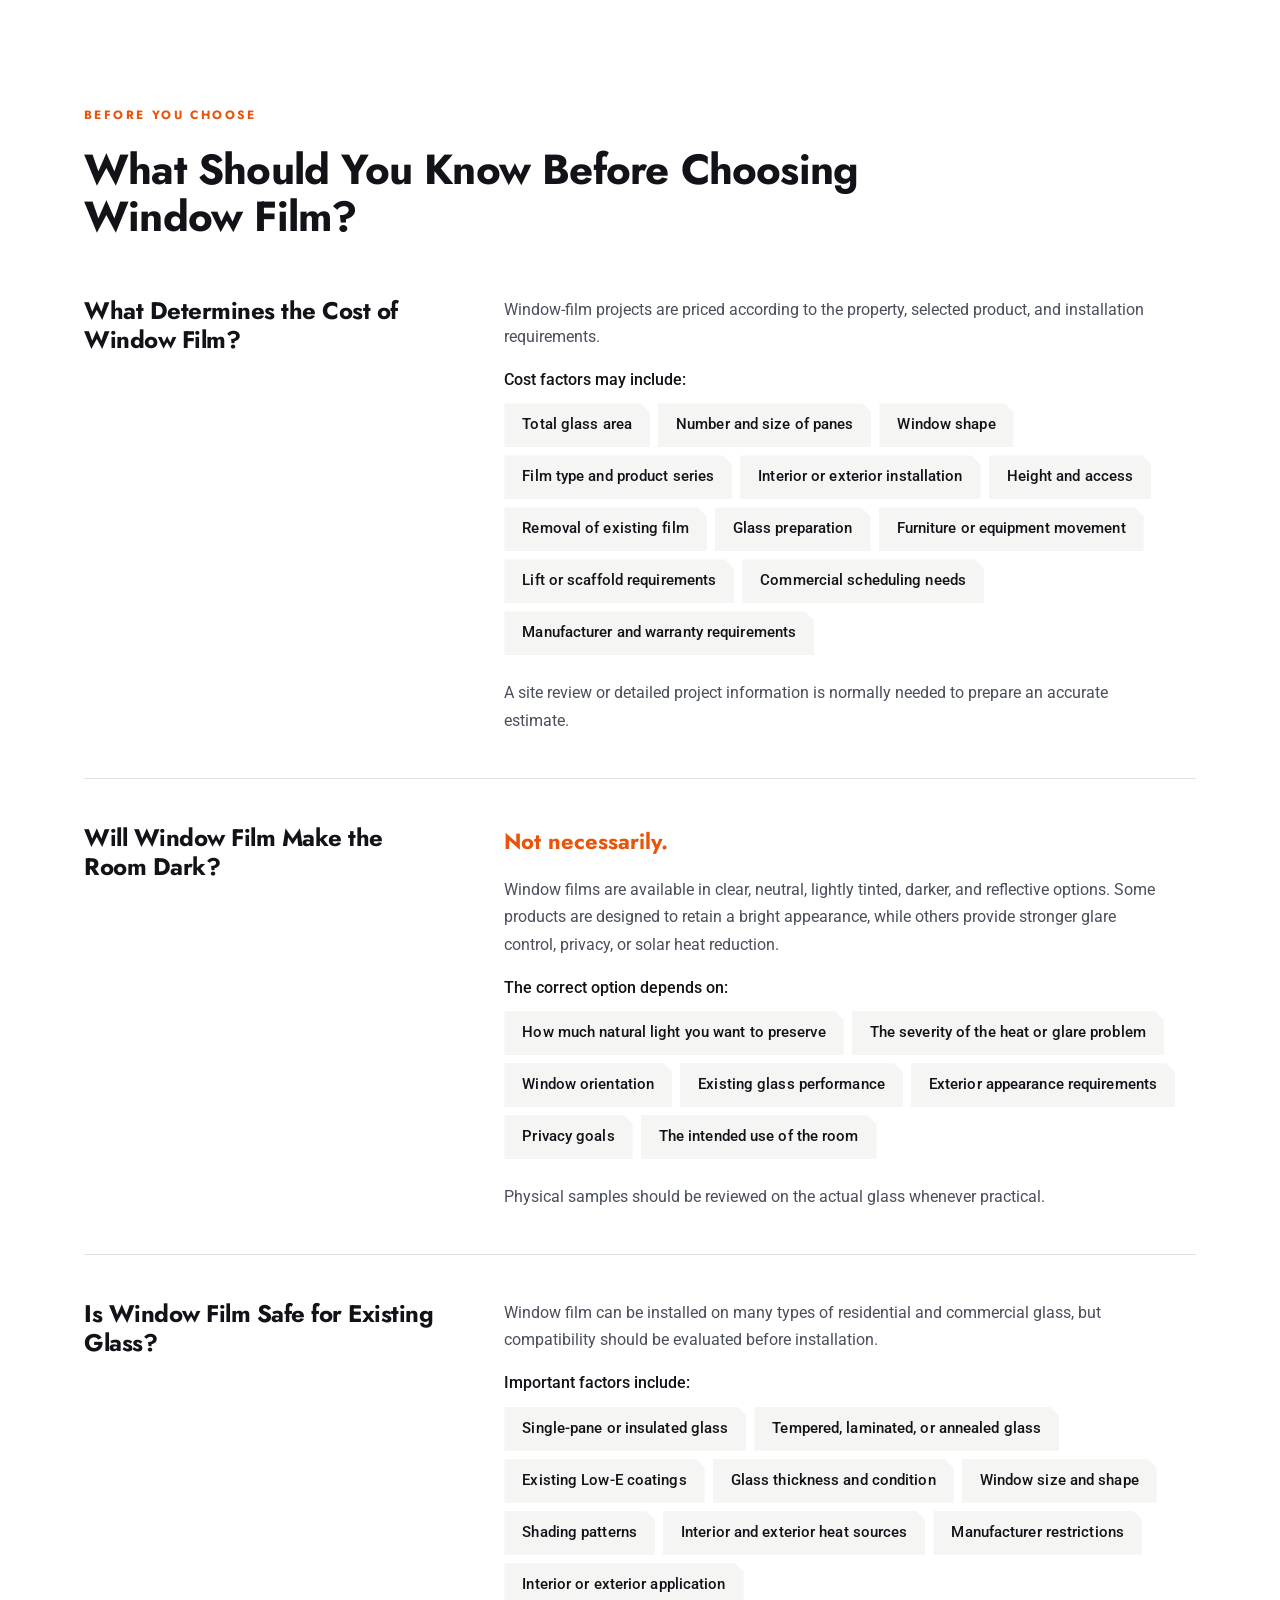
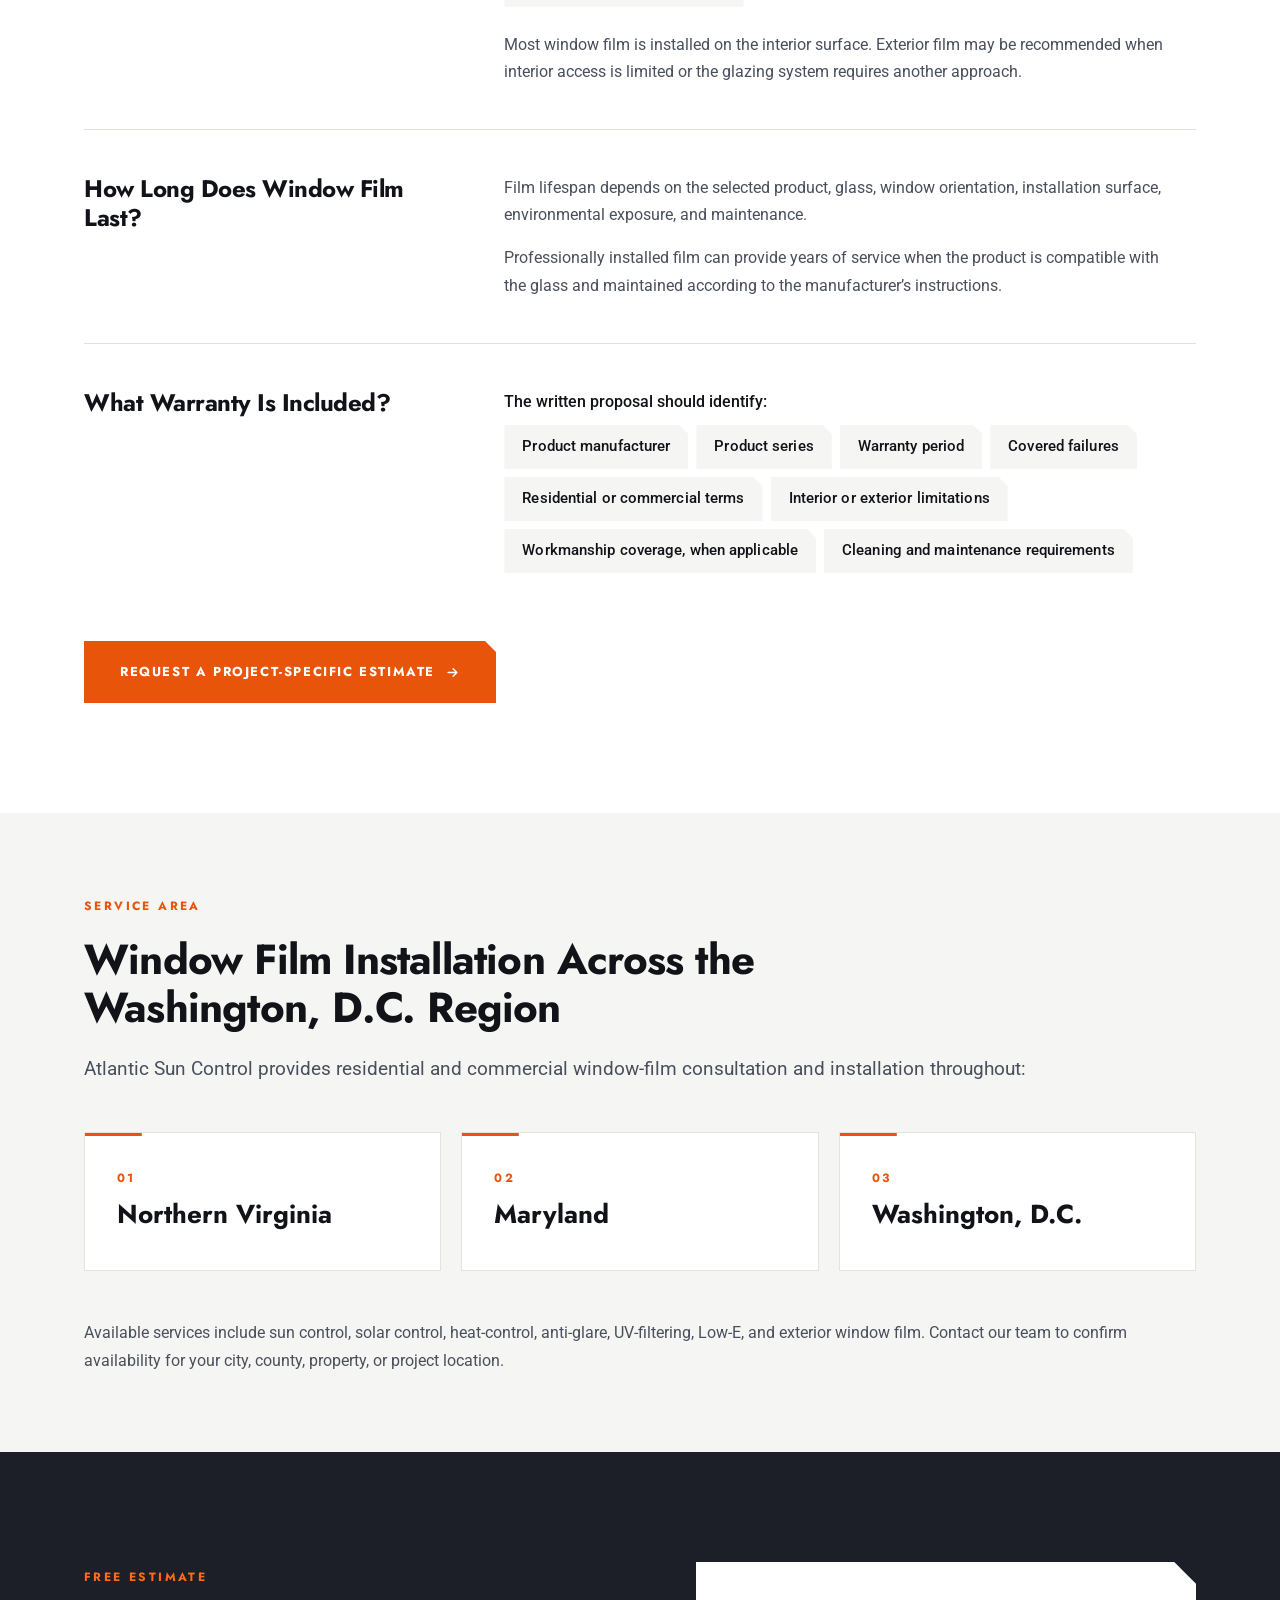
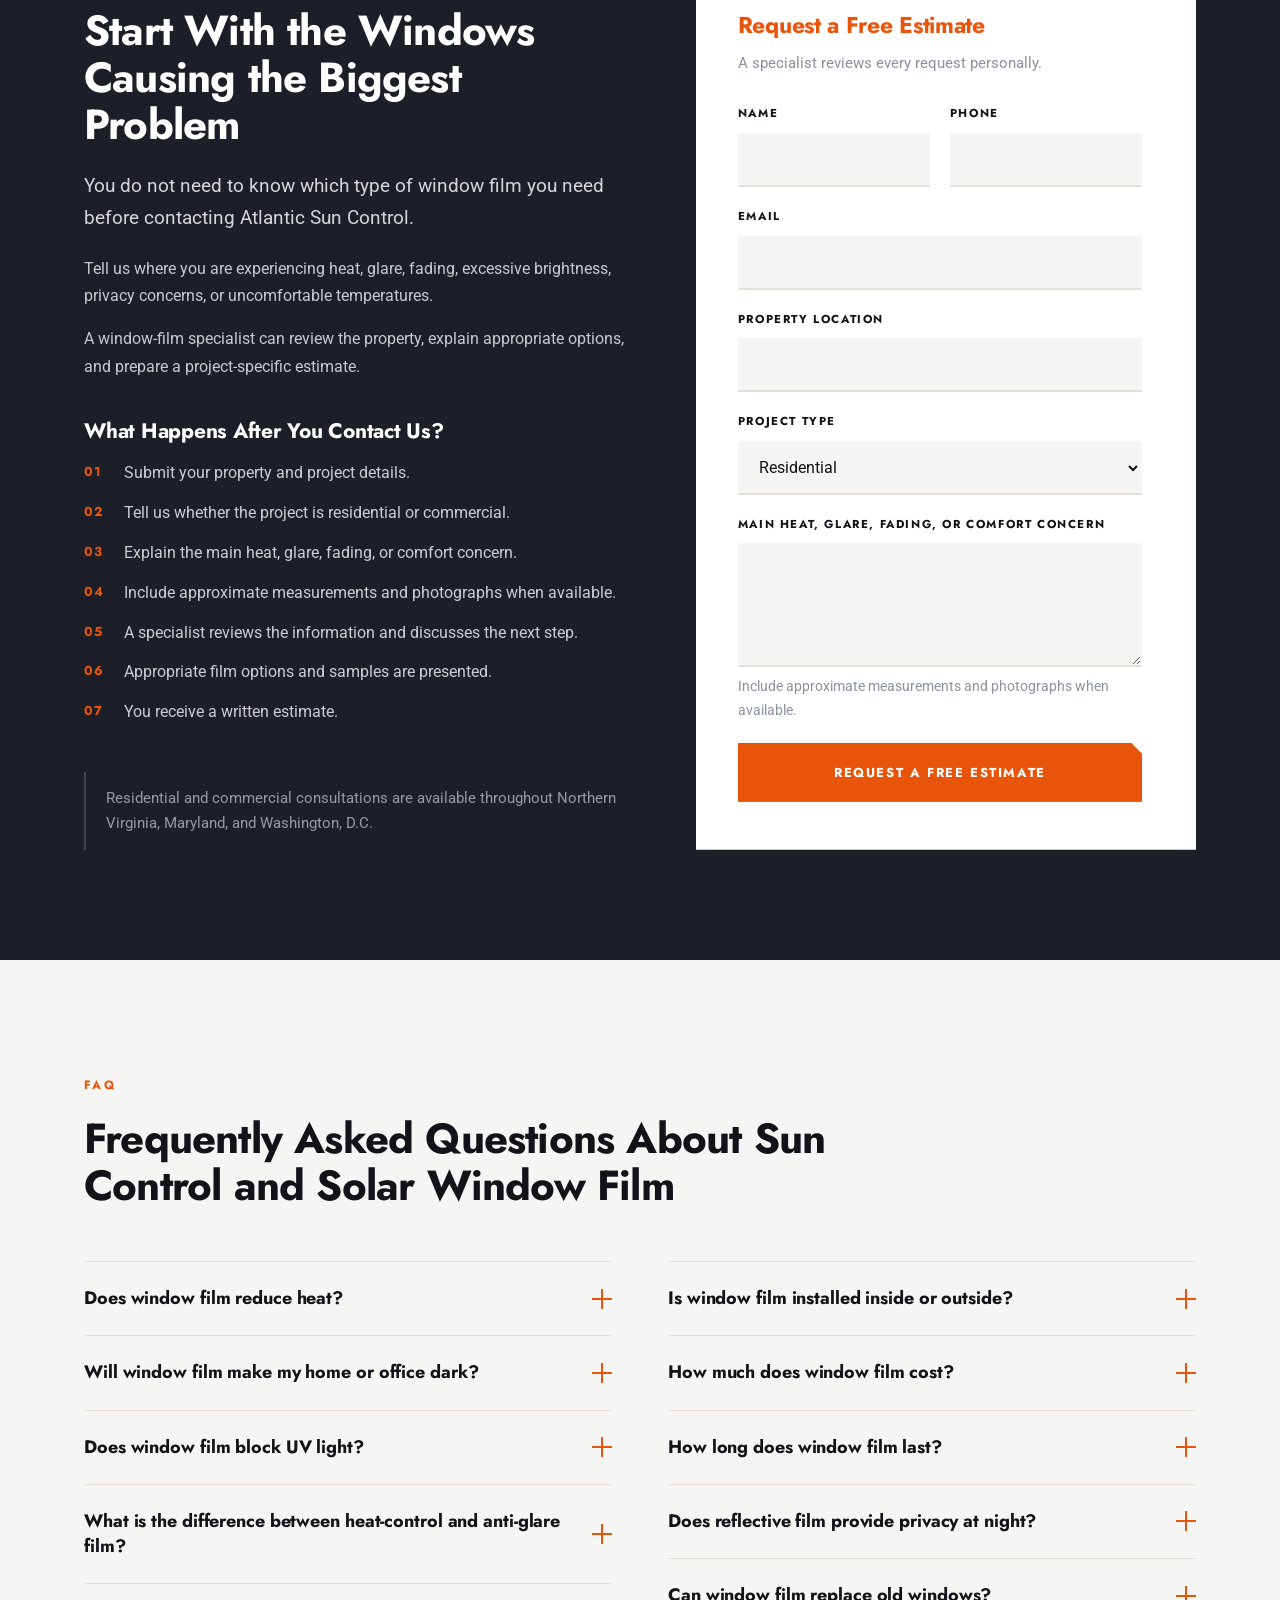
==== commit b1cf65cf: "Swap hero, residential, and feature images for window-film photos" ====
--- a/index.html
+++ b/index.html
@@ -1026,9 +1026,9 @@
 <header id="top">
   <div class="hero">
     <div class="hero-bg">
-      <!-- IMG-1 : sunlit interior with large windows -->
-      <img src="https://images.unsplash.com/photo-1600607687939-ce8a6c25118c?auto=format&fit=crop&w=2000&q=72"
-           alt="Sunlit living room with floor-to-ceiling glass doors" fetchpriority="high">
+      <!-- IMG-1 : sun control window film on a commercial glass facade -->
+      <img src="https://images.pexels.com/photos/33566793/pexels-photo-33566793.jpeg?auto=compress&cs=tinysrgb&w=2000"
+           alt="Sun control window film on a tinted commercial glass facade" fetchpriority="high">
     </div>
     <div class="hero-inner">
       <h1><span class="line">Sun Control</span>
@@ -1287,8 +1287,8 @@
       <p class="band-lead">Residential sun control and solar window films can help improve rooms that become hot, bright, or uncomfortable during certain parts of the day.</p>
     </div>
     <figure class="split-img">
-      <!-- IMG-5 : sunlit living room -->
-      <img src="https://images.unsplash.com/photo-1616486338812-3dadae4b4ace?auto=format&fit=crop&w=1400&h=1000&q=68" alt="Bright residential living room with large windows" loading="lazy">
+      <!-- IMG-5 : frosted privacy window film on interior glass -->
+      <img src="https://images.pexels.com/photos/16530122/pexels-photo-16530122.jpeg?auto=compress&cs=tinysrgb&w=1400" alt="Frosted privacy window film on interior glass doors" loading="lazy">
       <figcaption>Homes</figcaption>
     </figure>
   </div>
@@ -1818,8 +1818,8 @@
 <!-- == 14 . FEATURE CLOSE ================================= -->
 <section class="feature">
   <div class="feature-media">
-    <!-- IMG-7 : glass-forward home at dusk -->
-    <img src="https://images.unsplash.com/photo-1600585154340-be6161a56a0c?auto=format&fit=crop&w=1600&q=68" alt="Modern home with large glass openings at dusk" loading="lazy">
+    <!-- IMG-7 : close-up of window film on glass -->
+    <img src="https://images.pexels.com/photos/13066103/pexels-photo-13066103.jpeg?auto=compress&cs=tinysrgb&w=1600" alt="Close-up of sun control window film applied to glass" loading="lazy">
   </div>
   <div class="wrap feature-inner">
     <div class="feature-card fade">
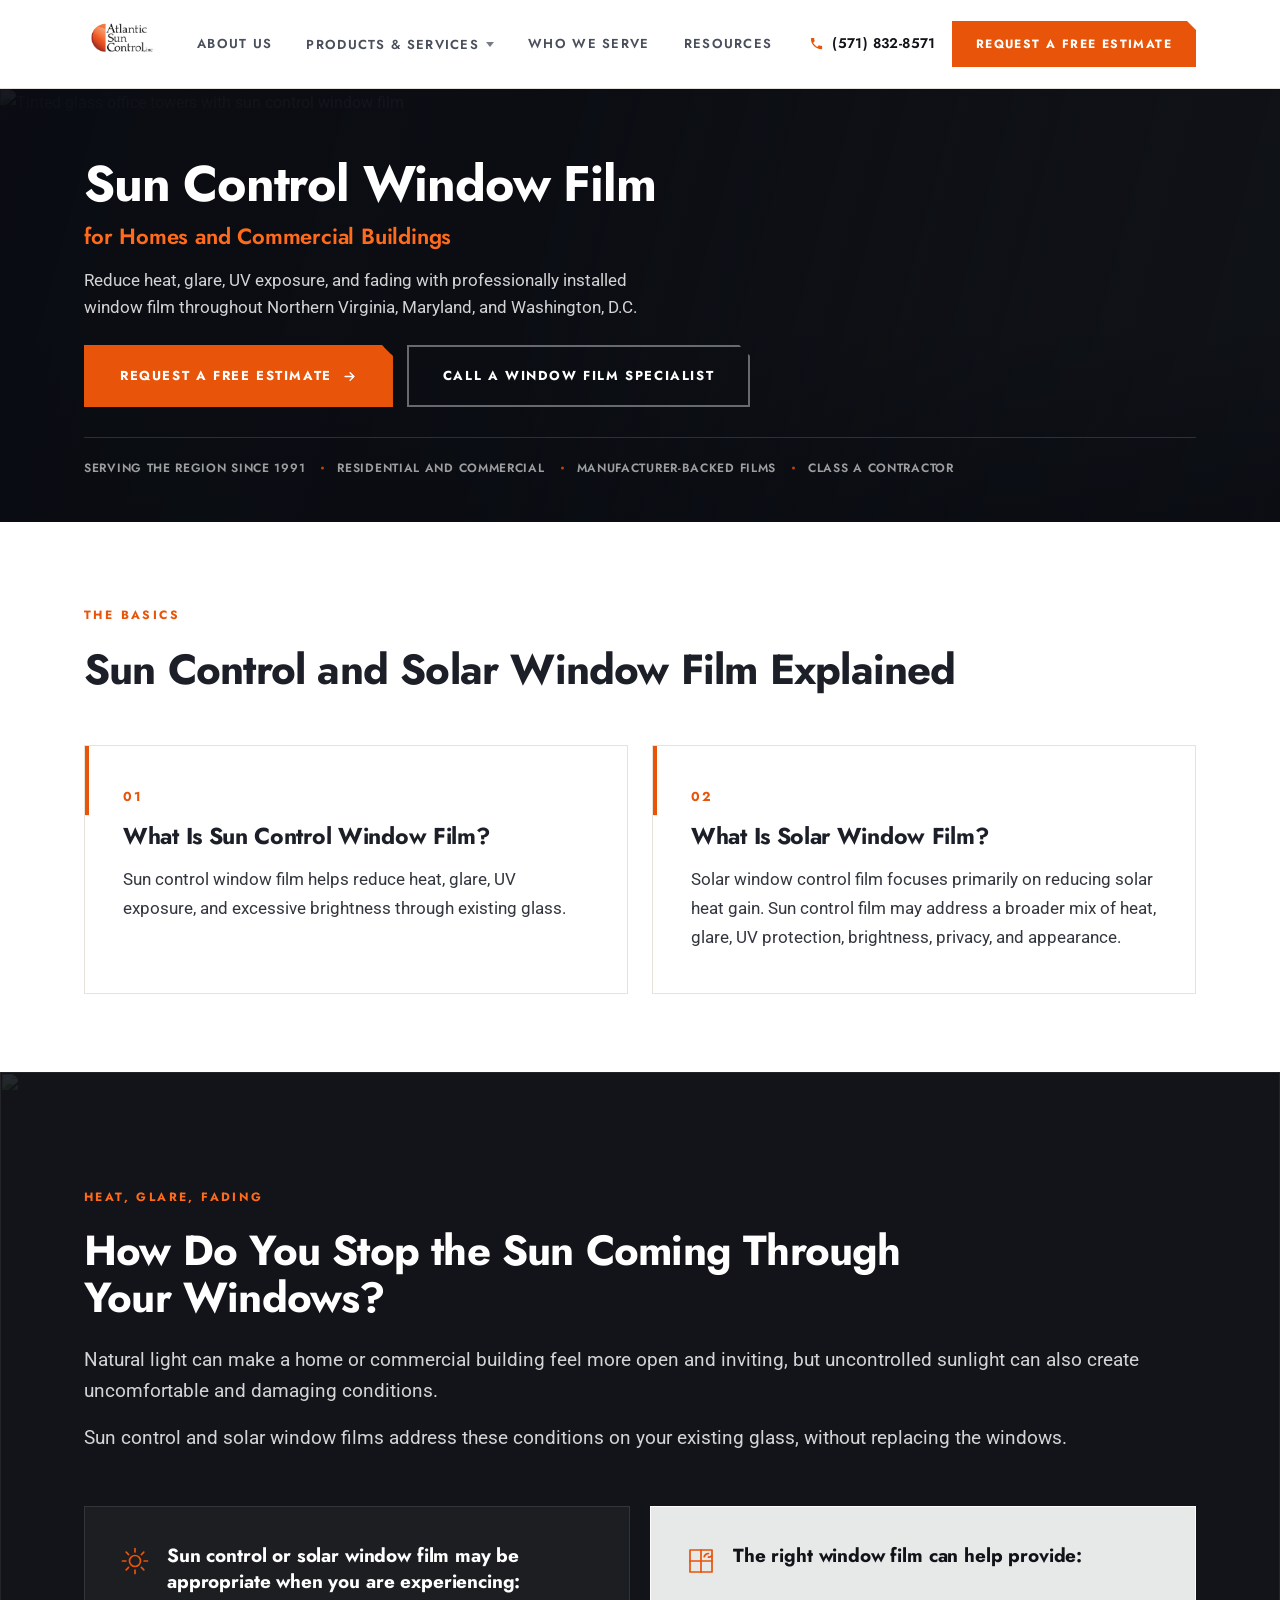
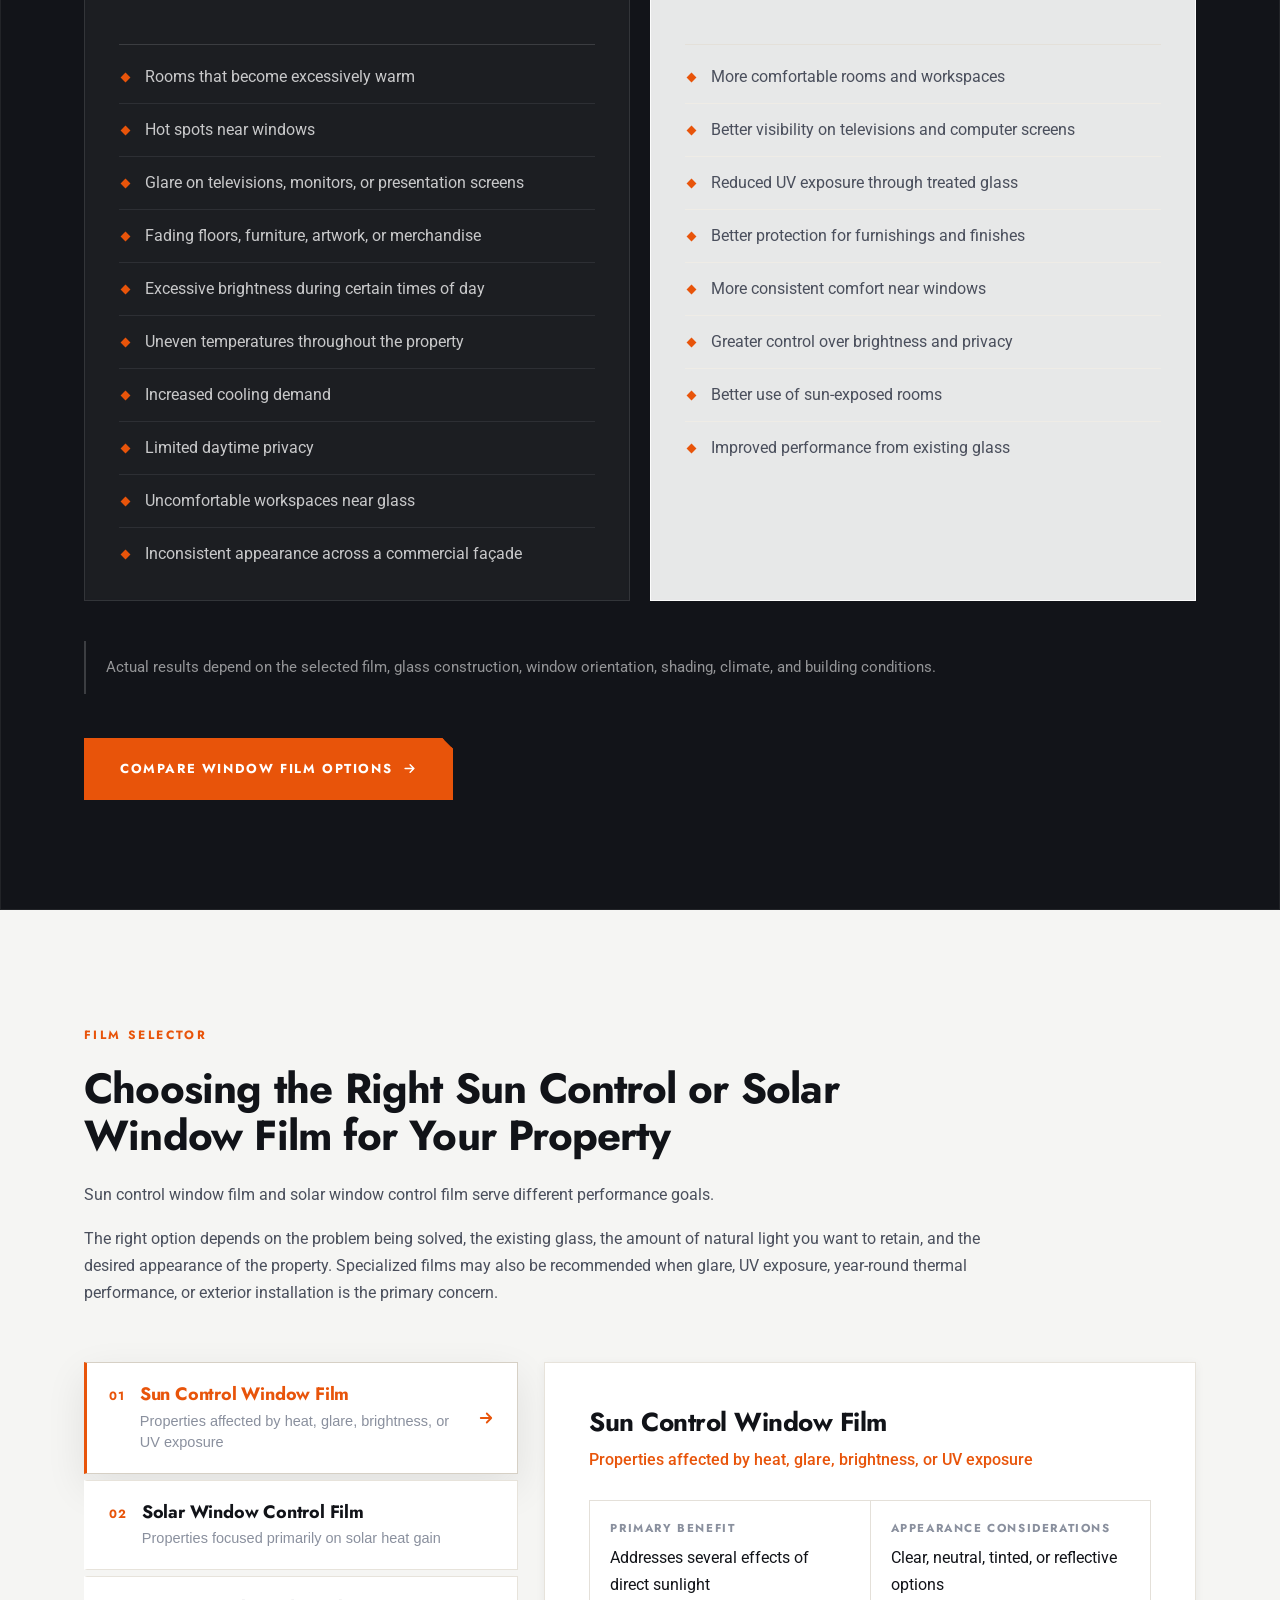
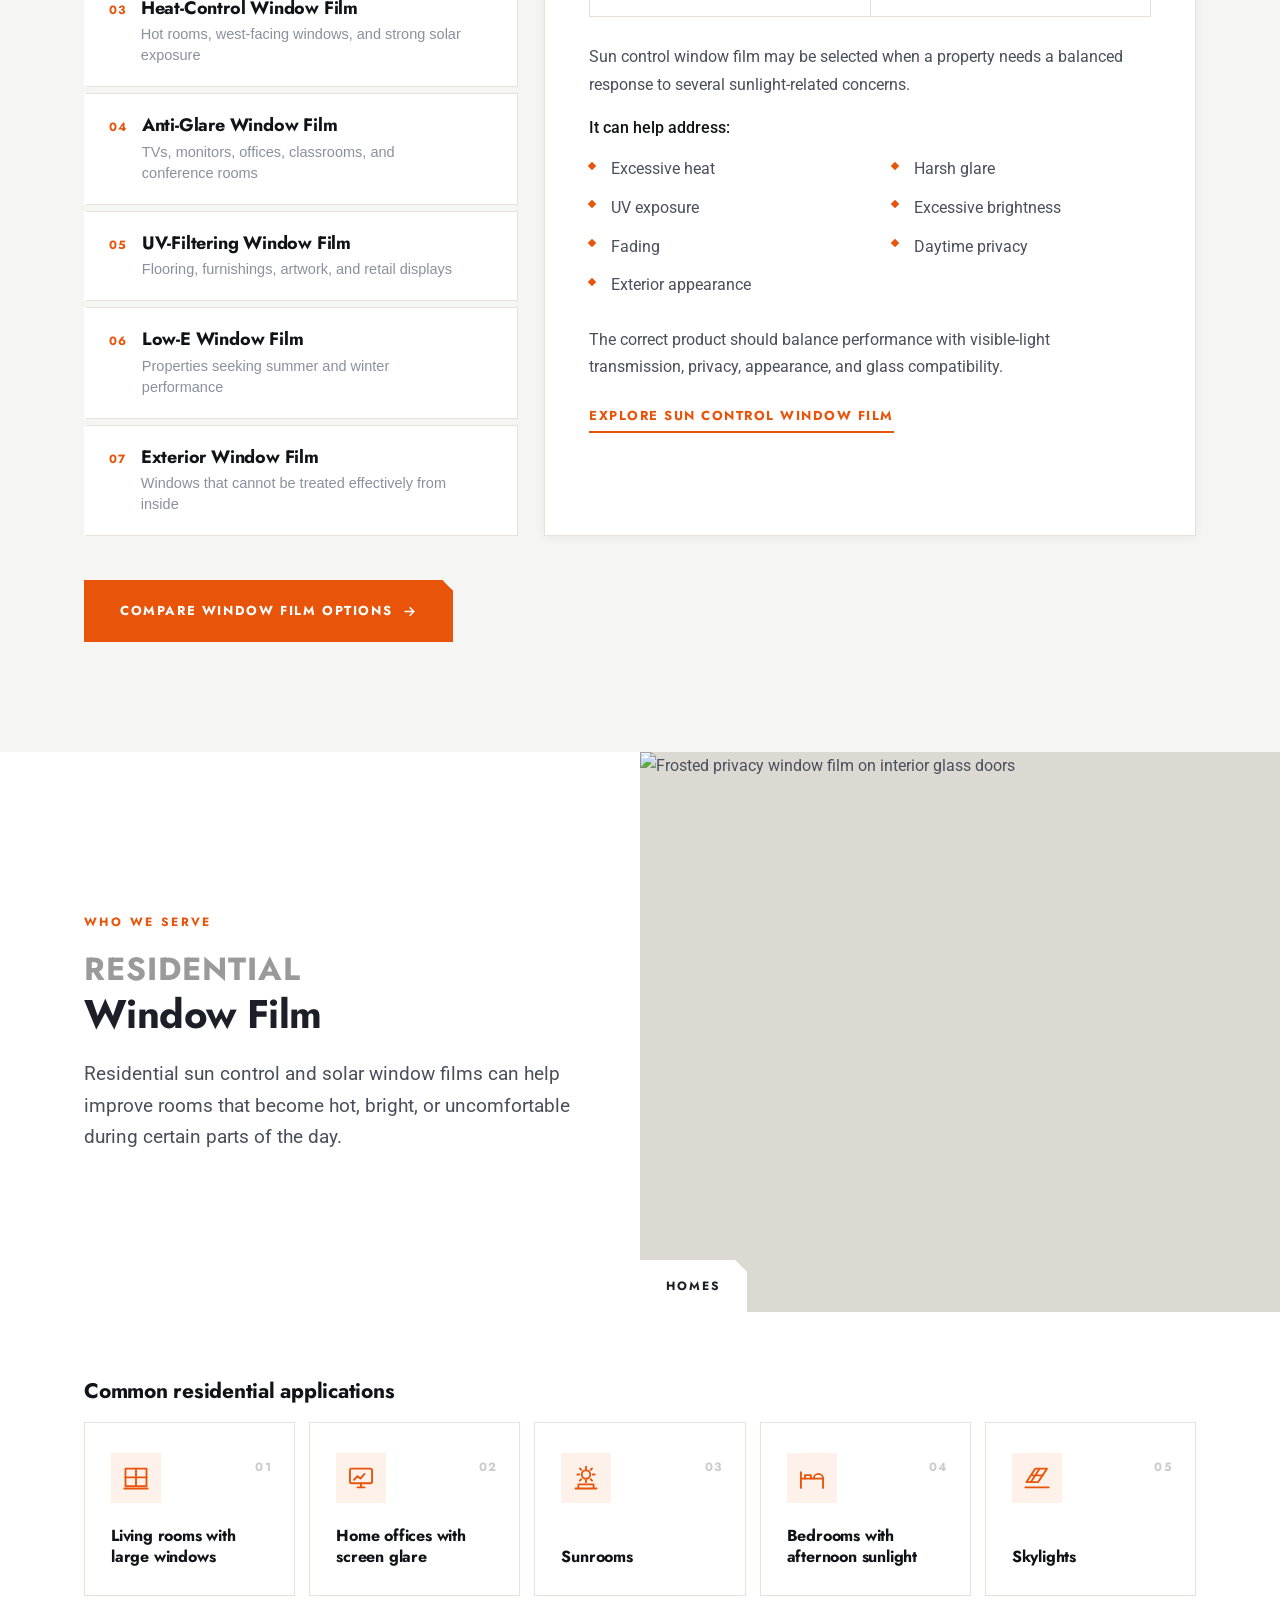
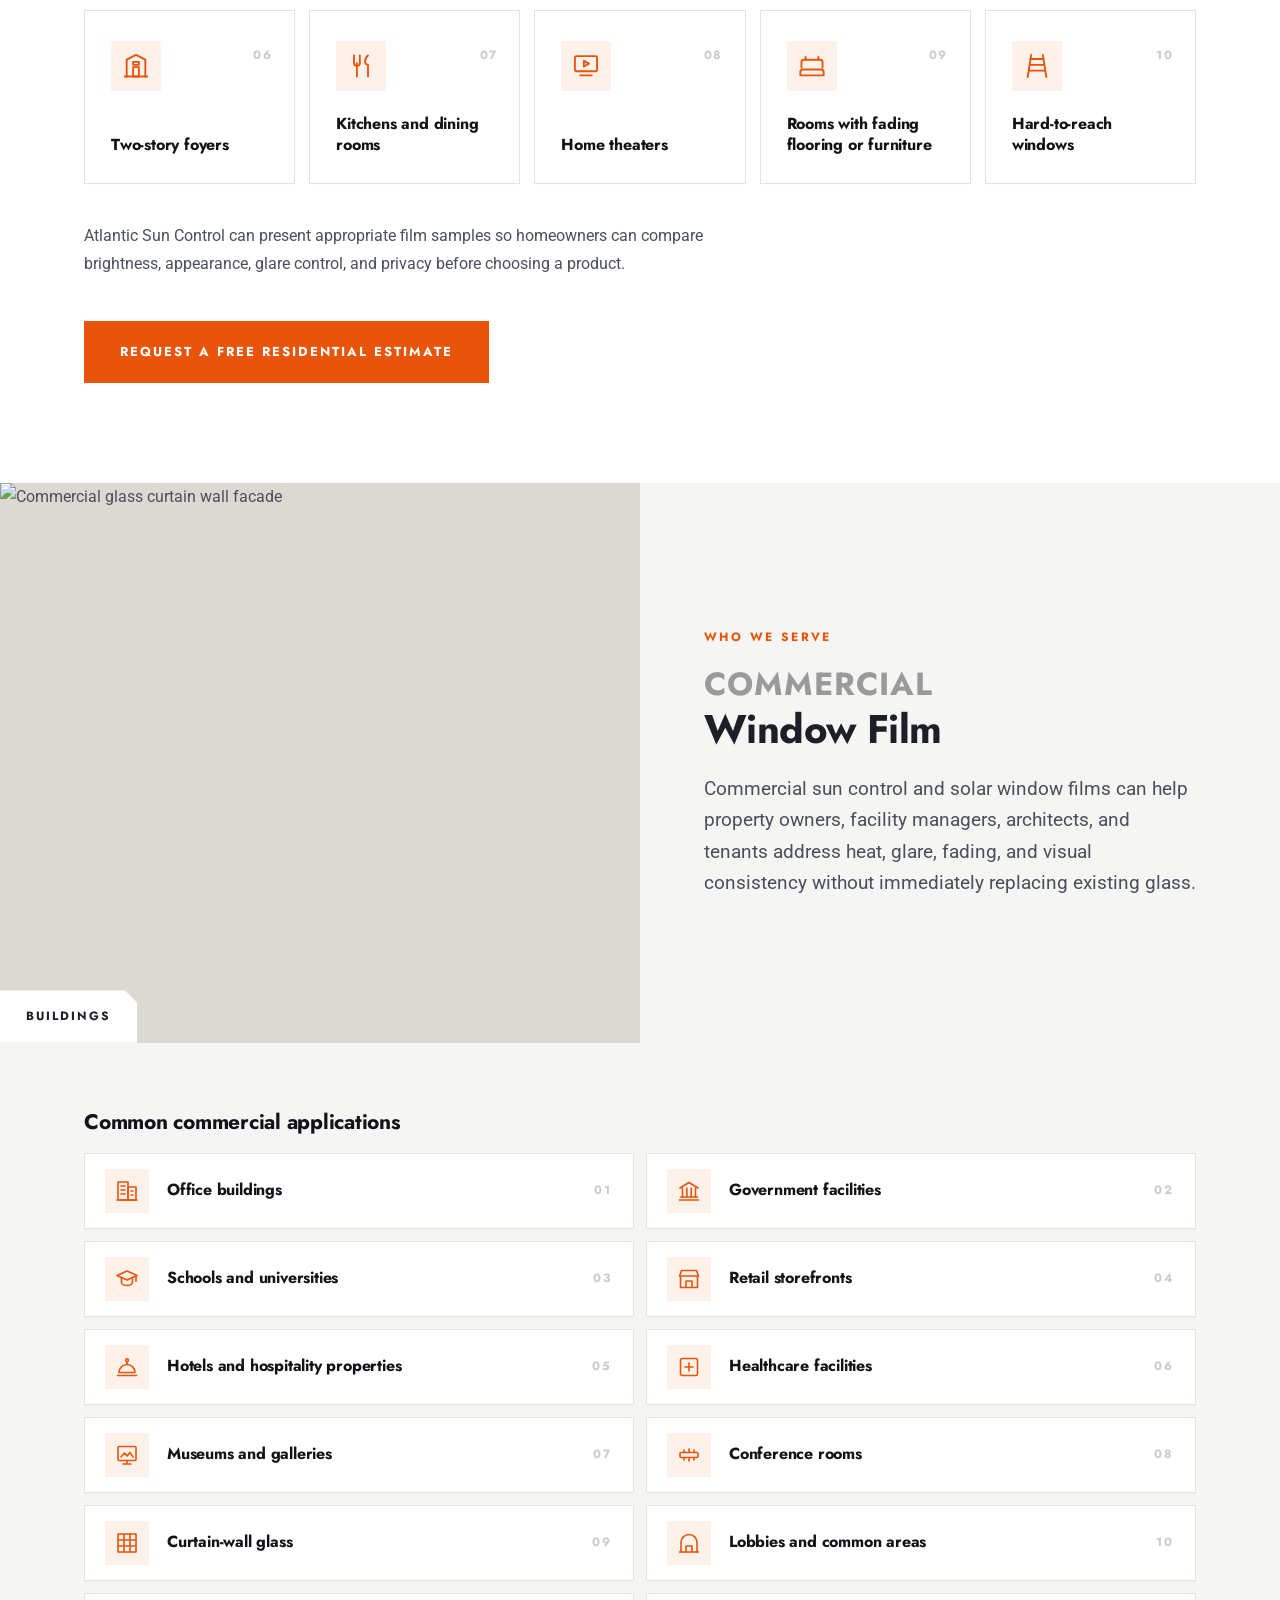
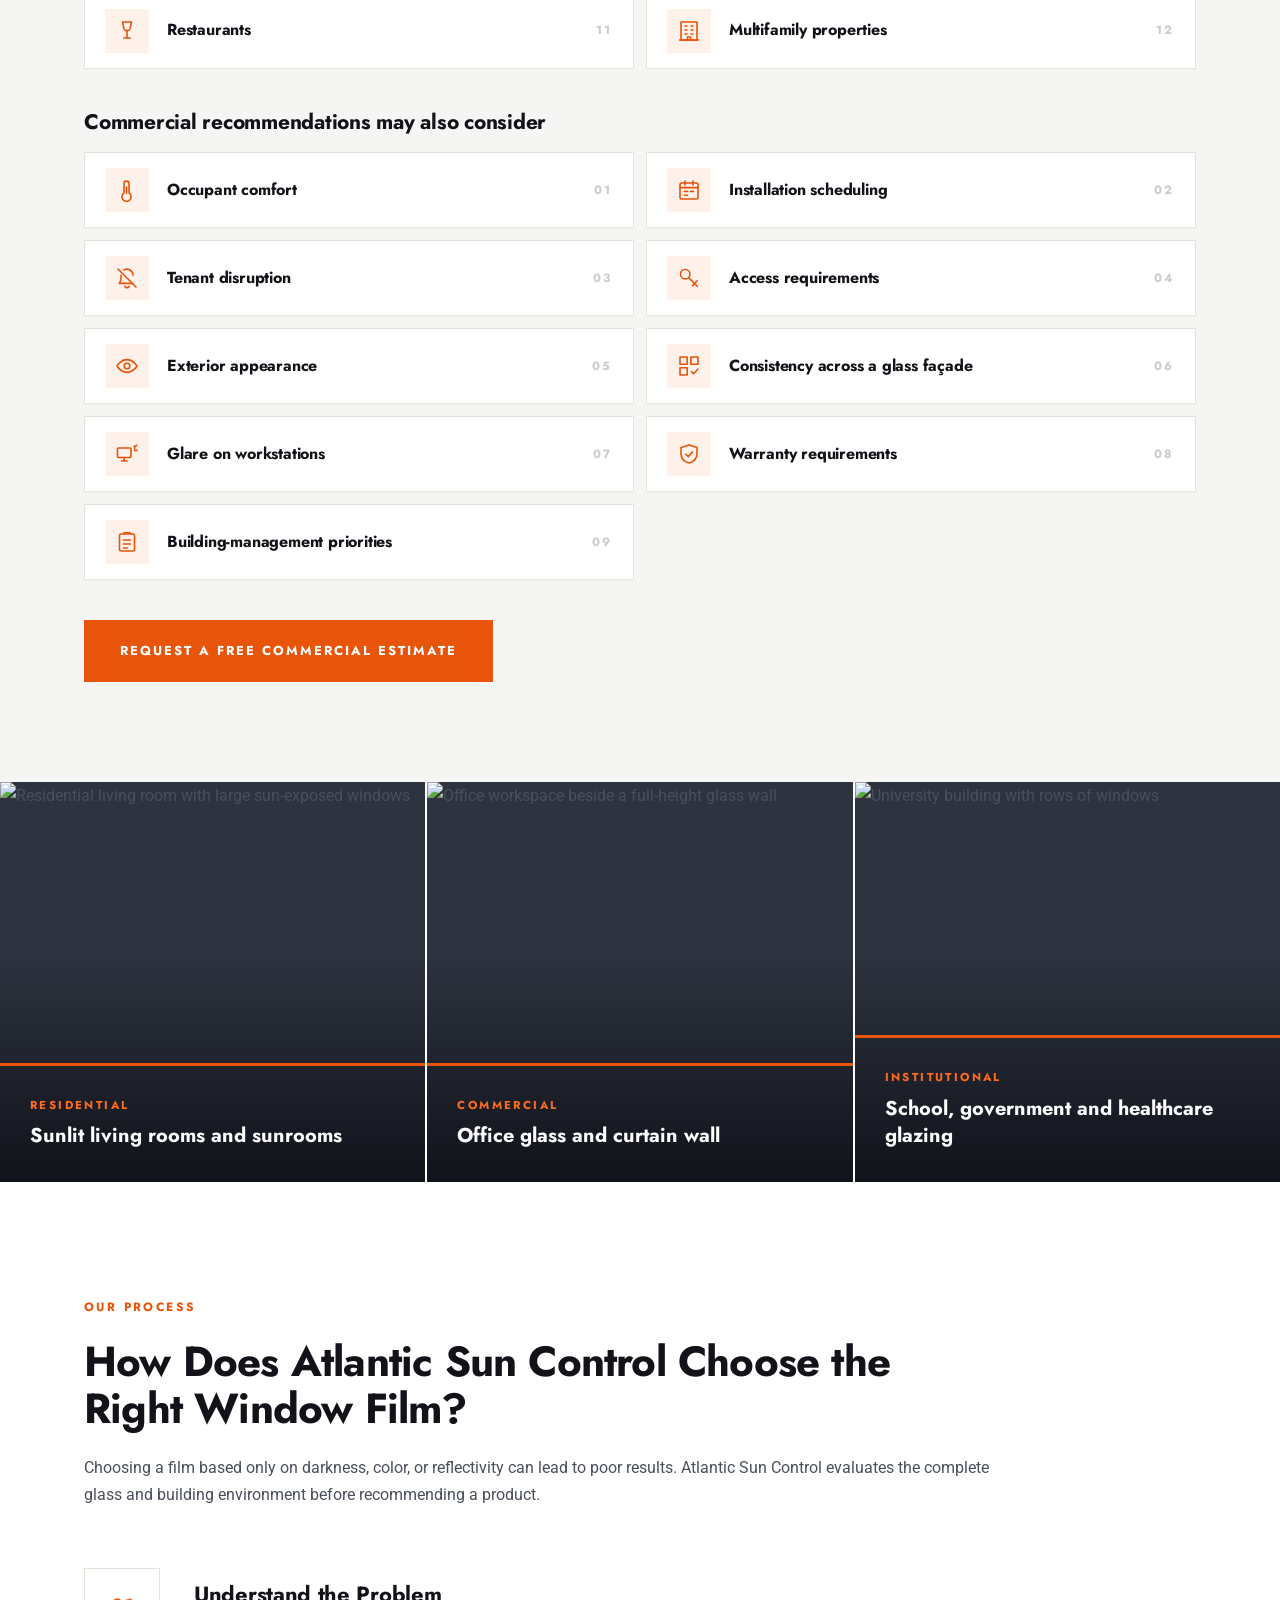
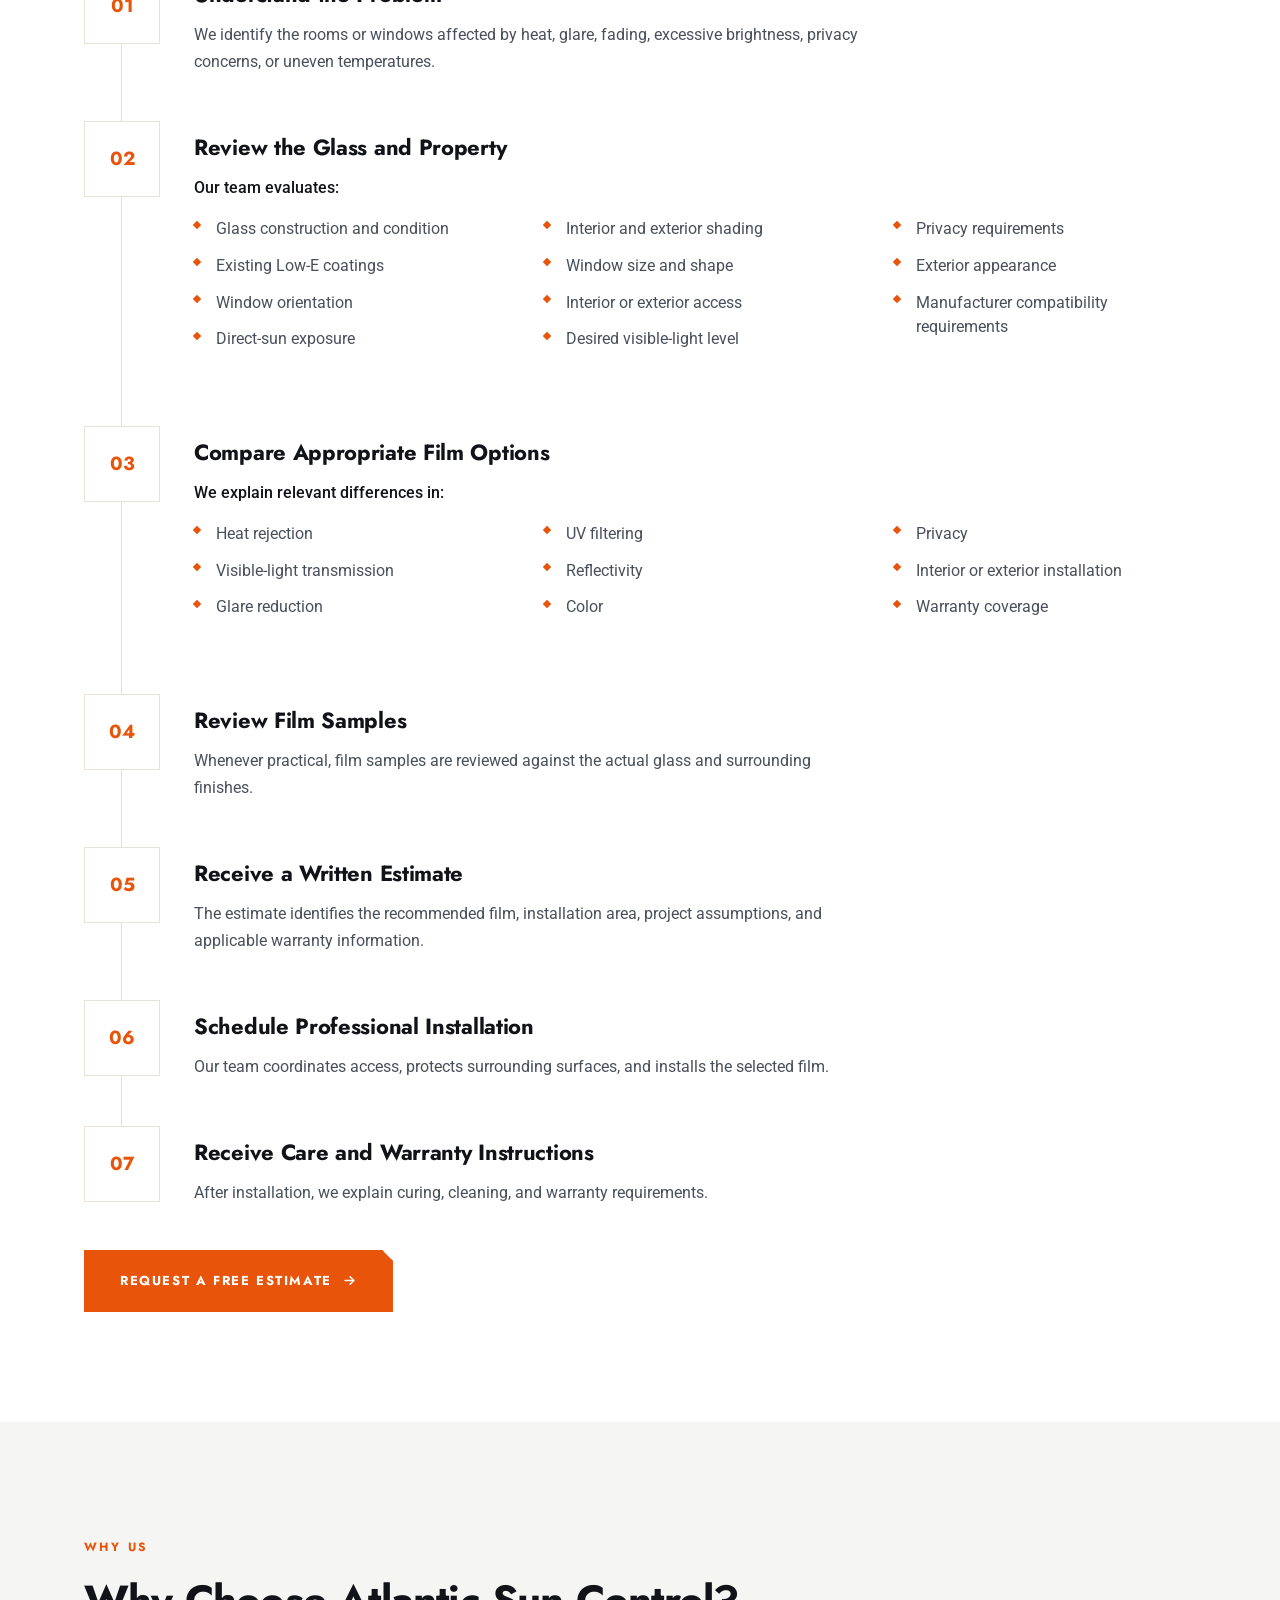
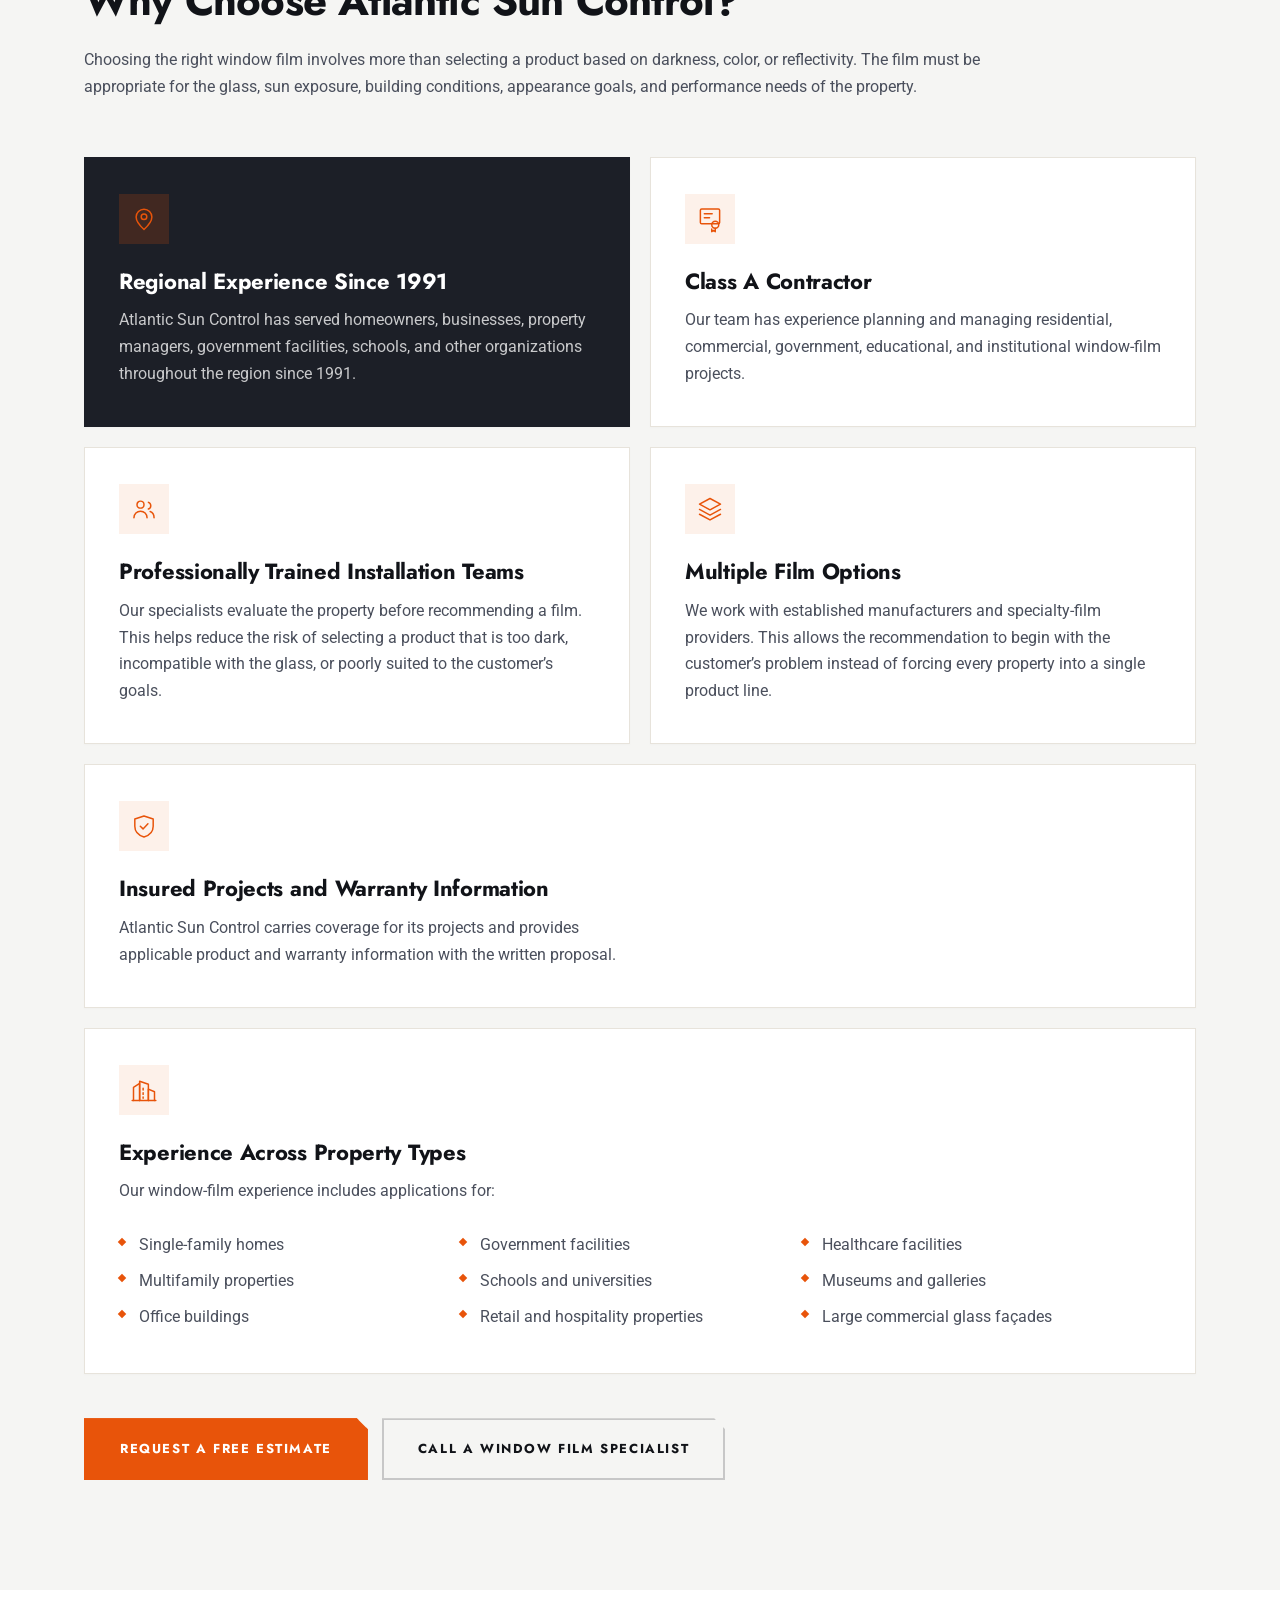
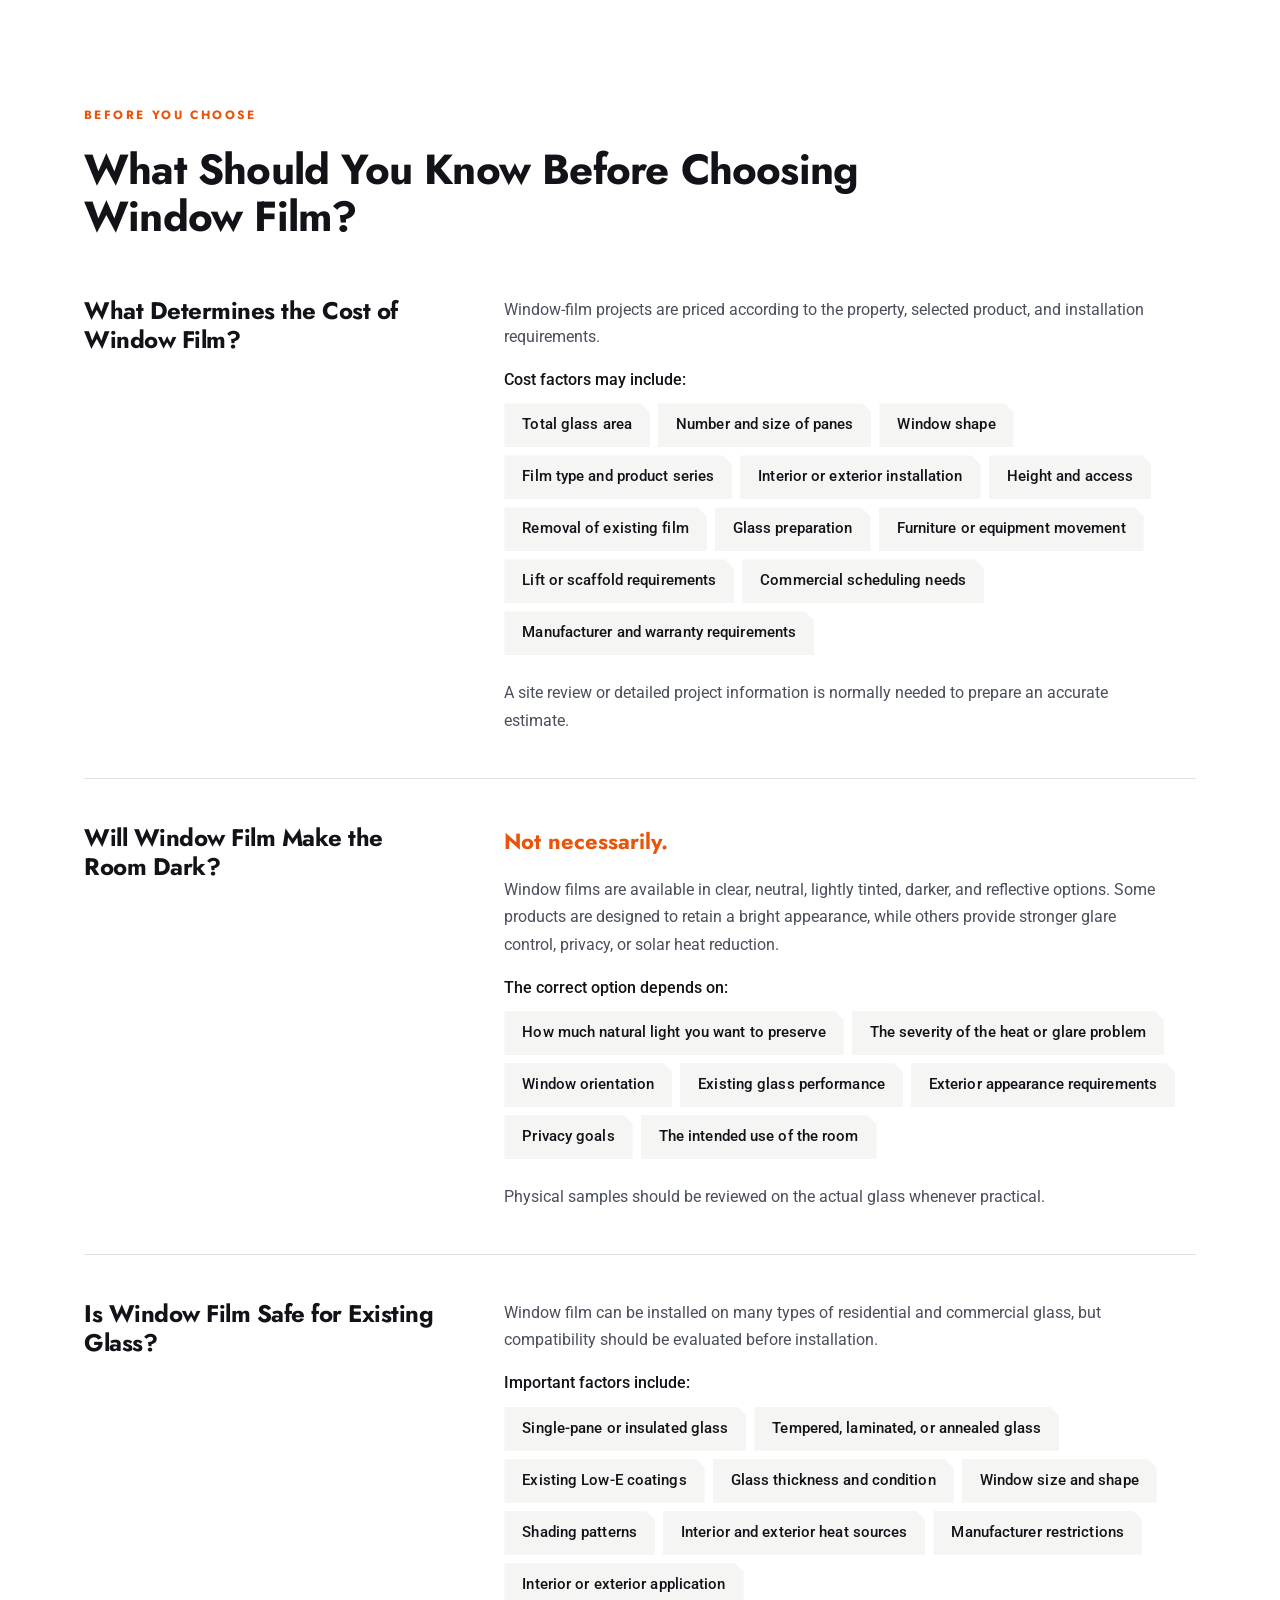
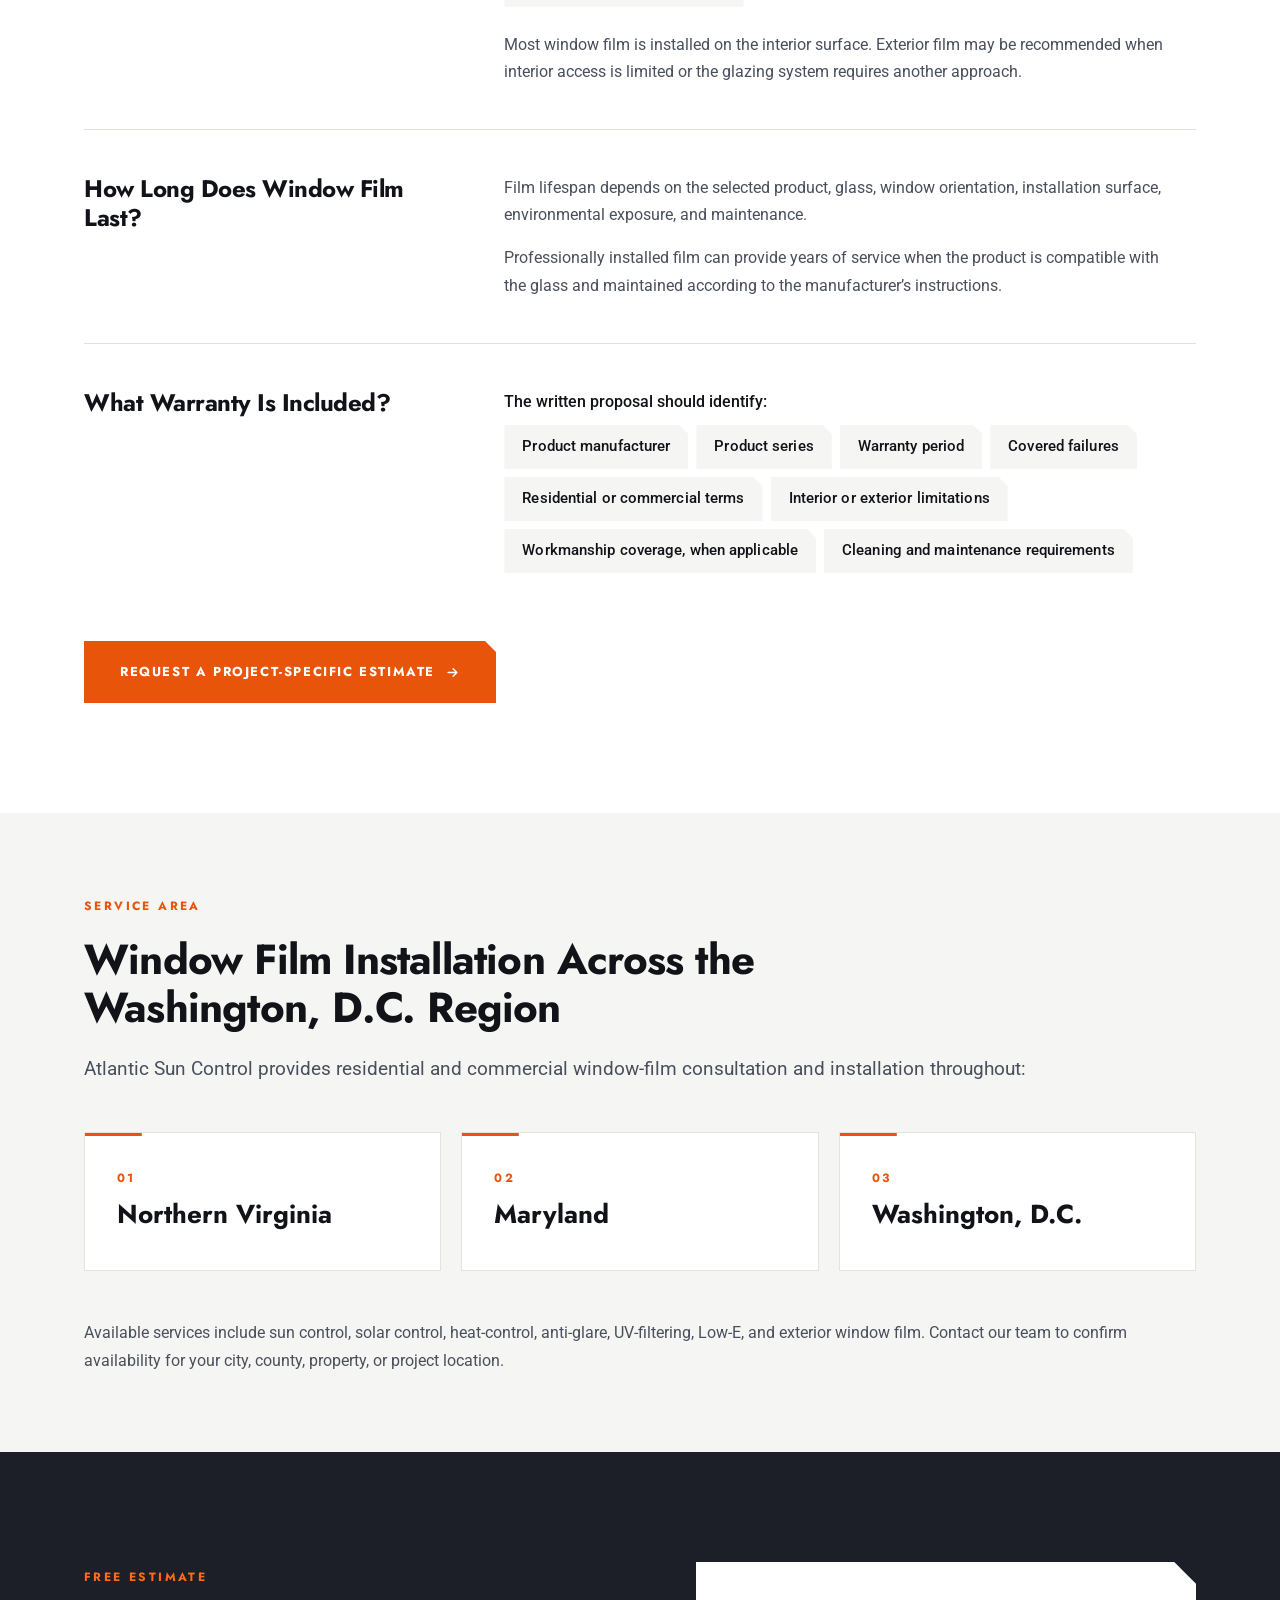
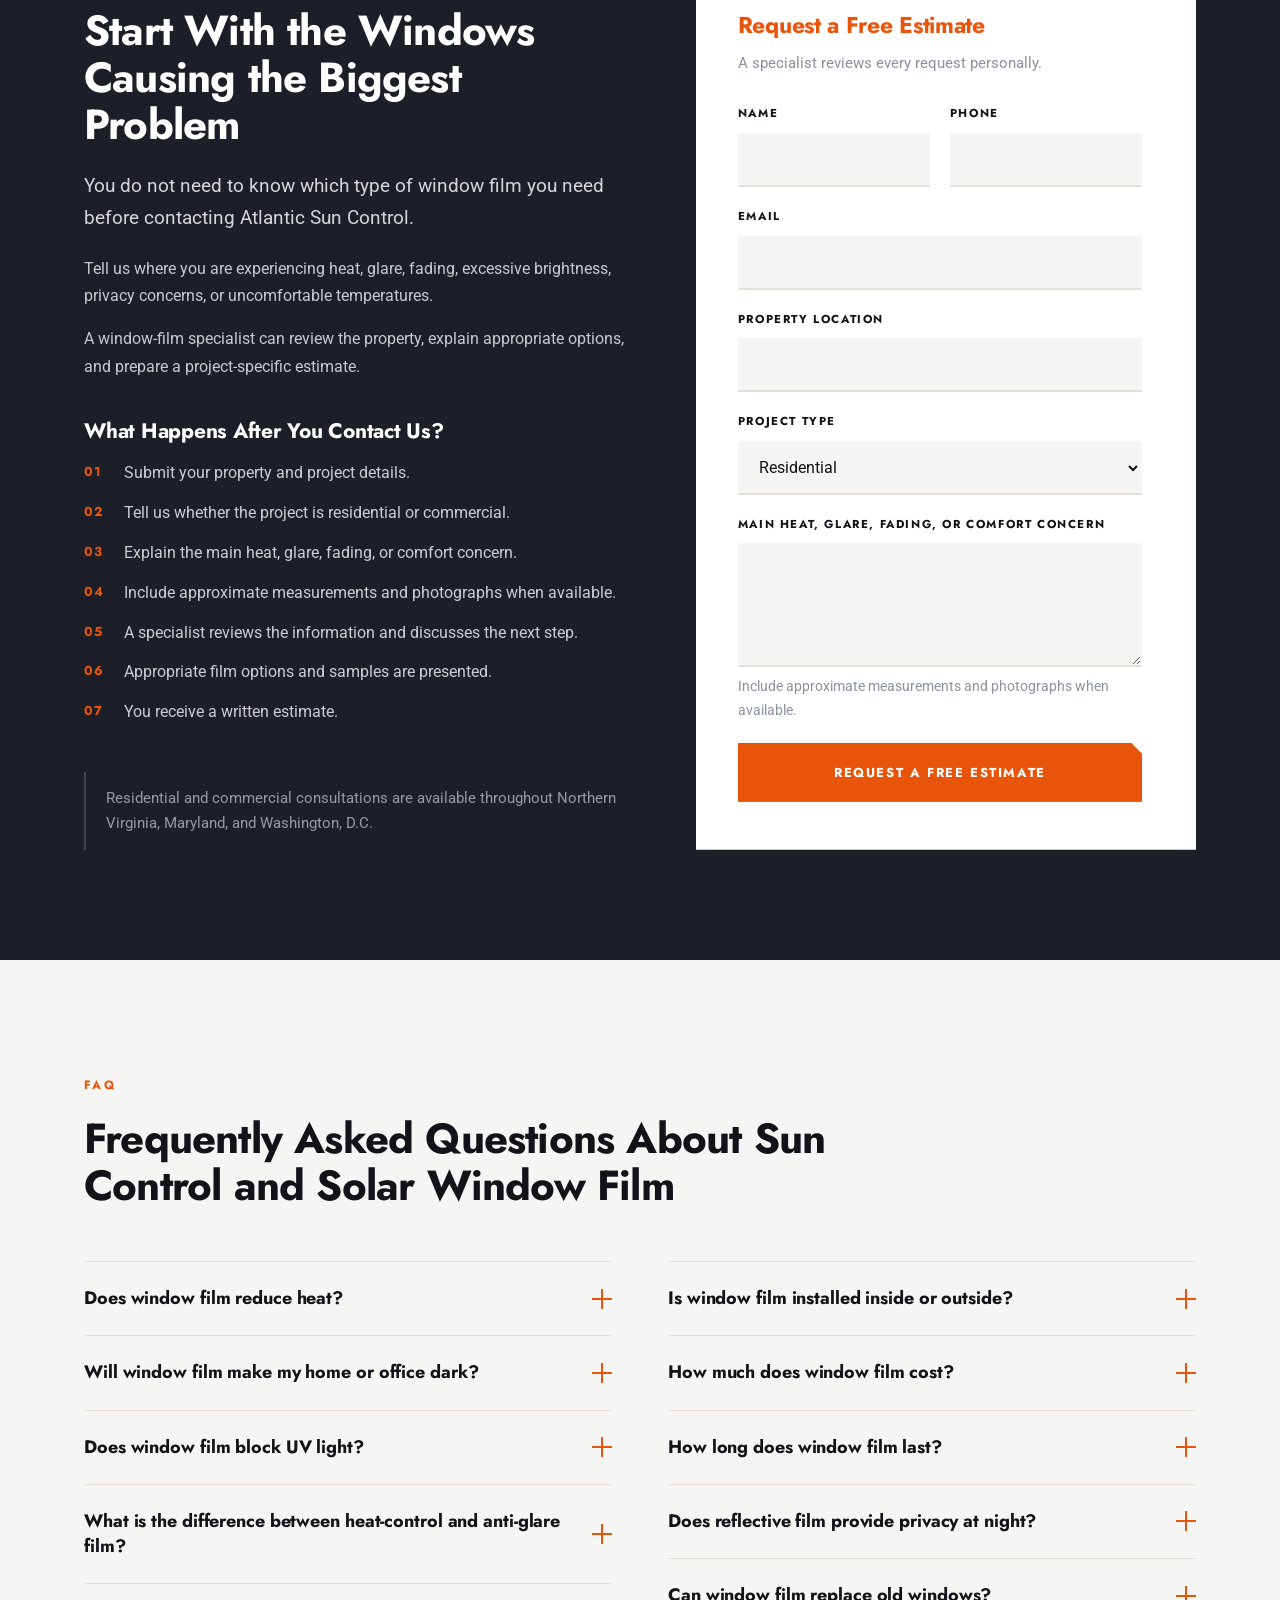
==== commit 4375b805: "Use more professional tinted-glass towers hero image" ====
--- a/index.html
+++ b/index.html
@@ -1026,9 +1026,9 @@
 <header id="top">
   <div class="hero">
     <div class="hero-bg">
-      <!-- IMG-1 : sun control window film on a commercial glass facade -->
-      <img src="https://images.pexels.com/photos/33566793/pexels-photo-33566793.jpeg?auto=compress&cs=tinysrgb&w=2000"
-           alt="Sun control window film on a tinted commercial glass facade" fetchpriority="high">
+      <!-- IMG-1 : sun control window film on tinted commercial glass towers -->
+      <img src="https://images.pexels.com/photos/18468708/pexels-photo-18468708.jpeg?auto=compress&cs=tinysrgb&w=2000"
+           alt="Tinted glass office towers with sun control window film" fetchpriority="high">
     </div>
     <div class="hero-inner">
       <h1><span class="line">Sun Control</span>
